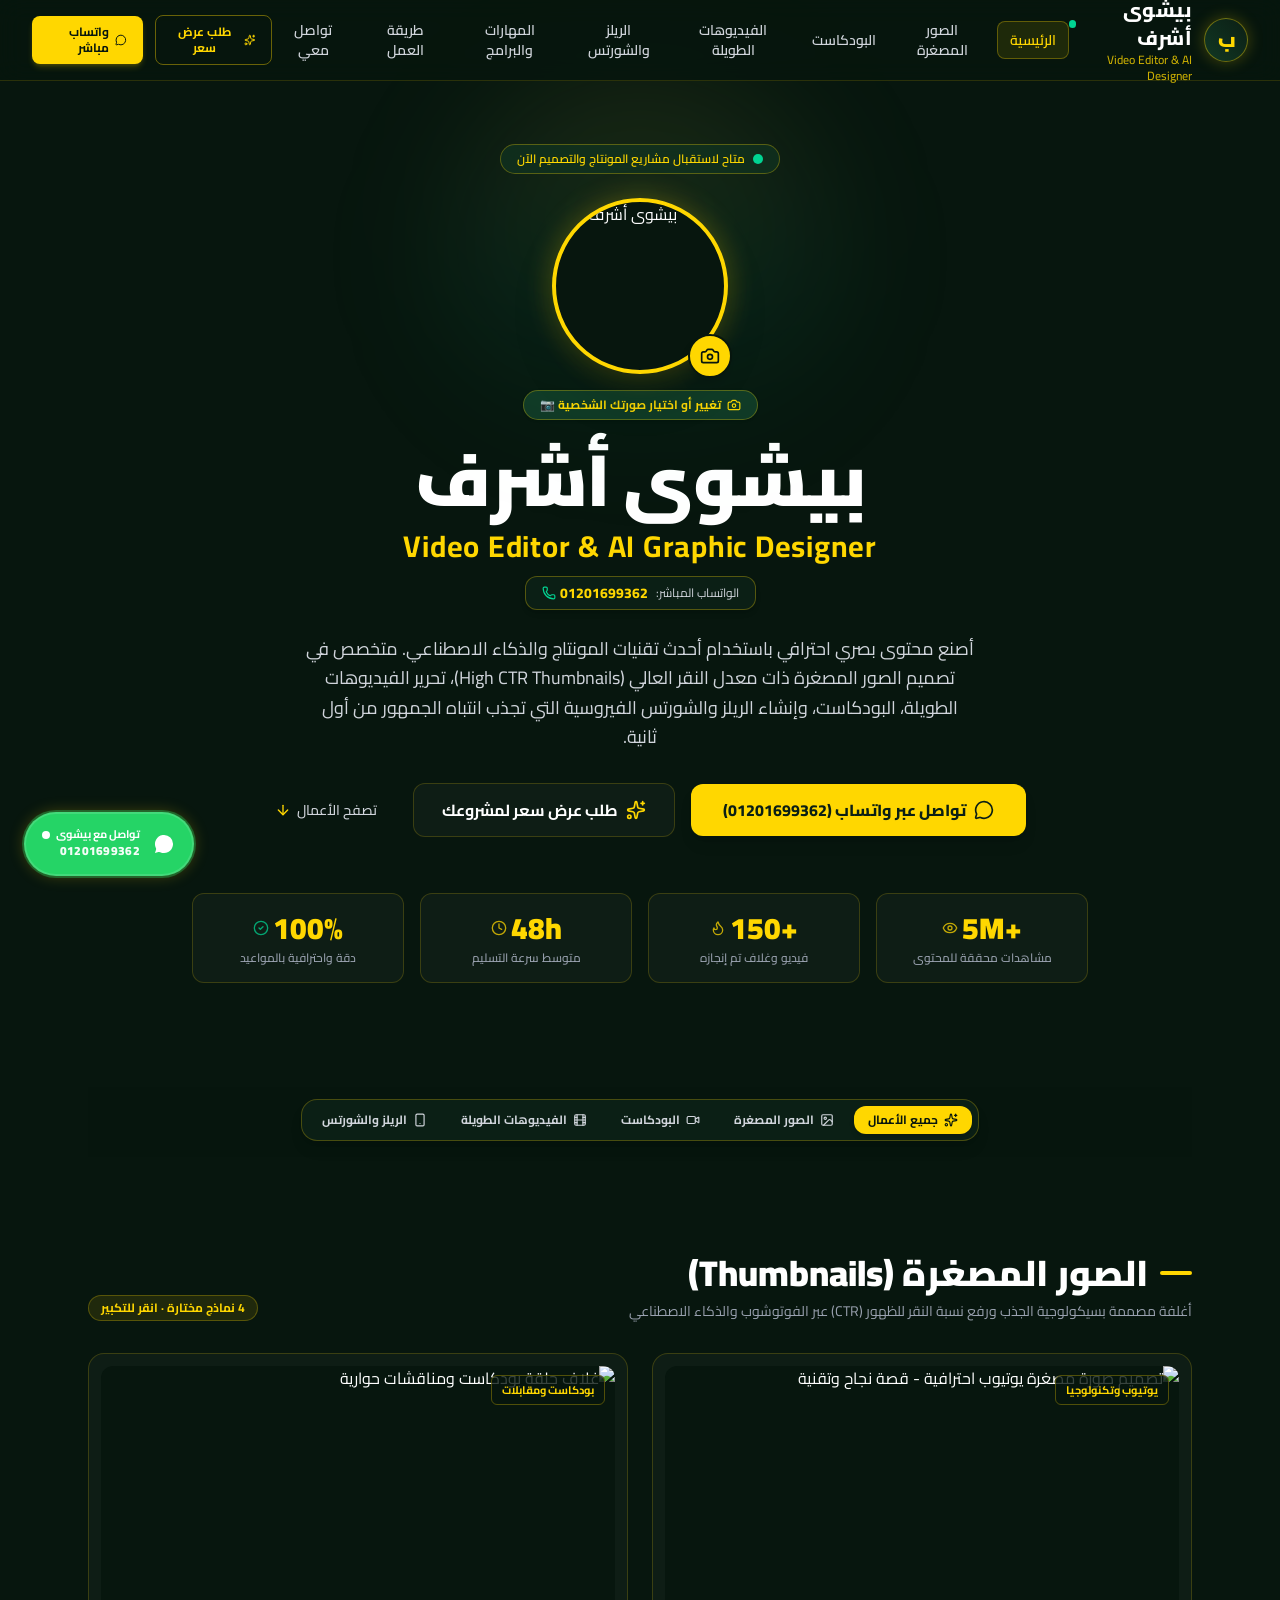
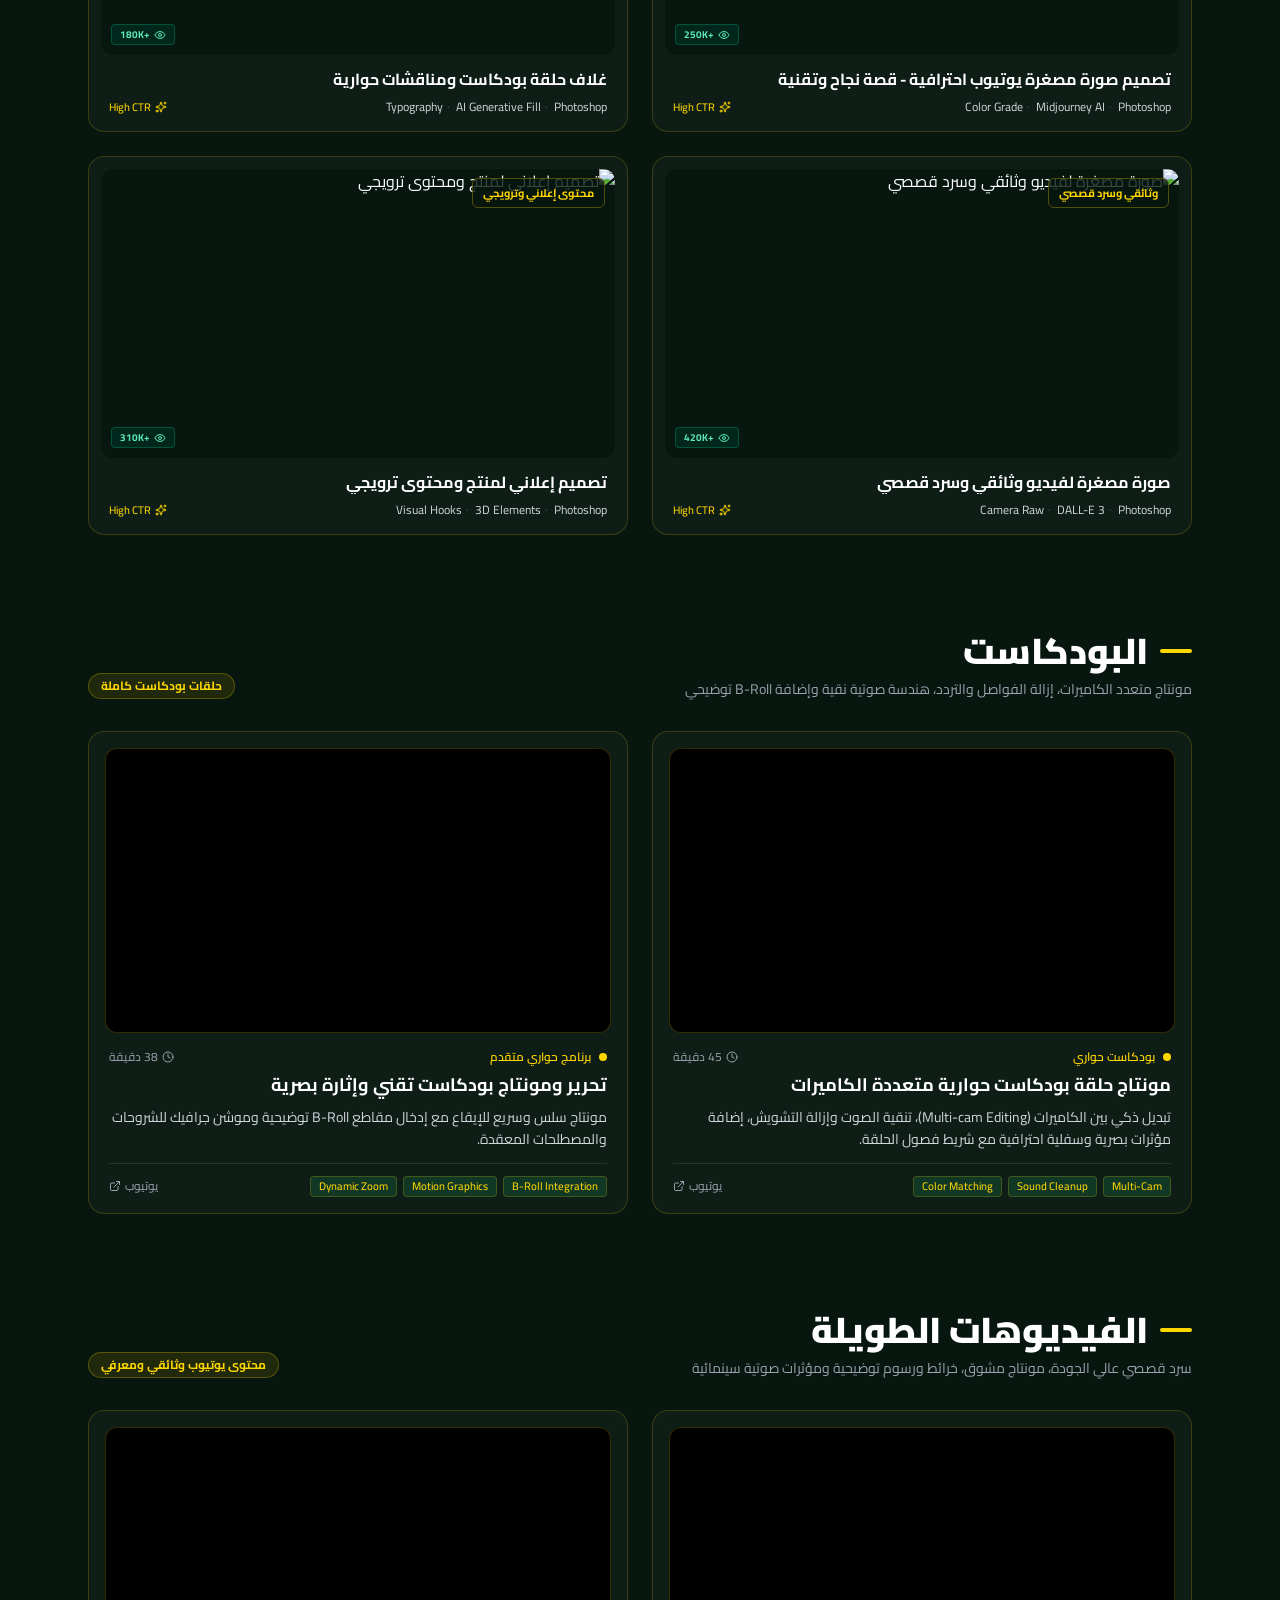
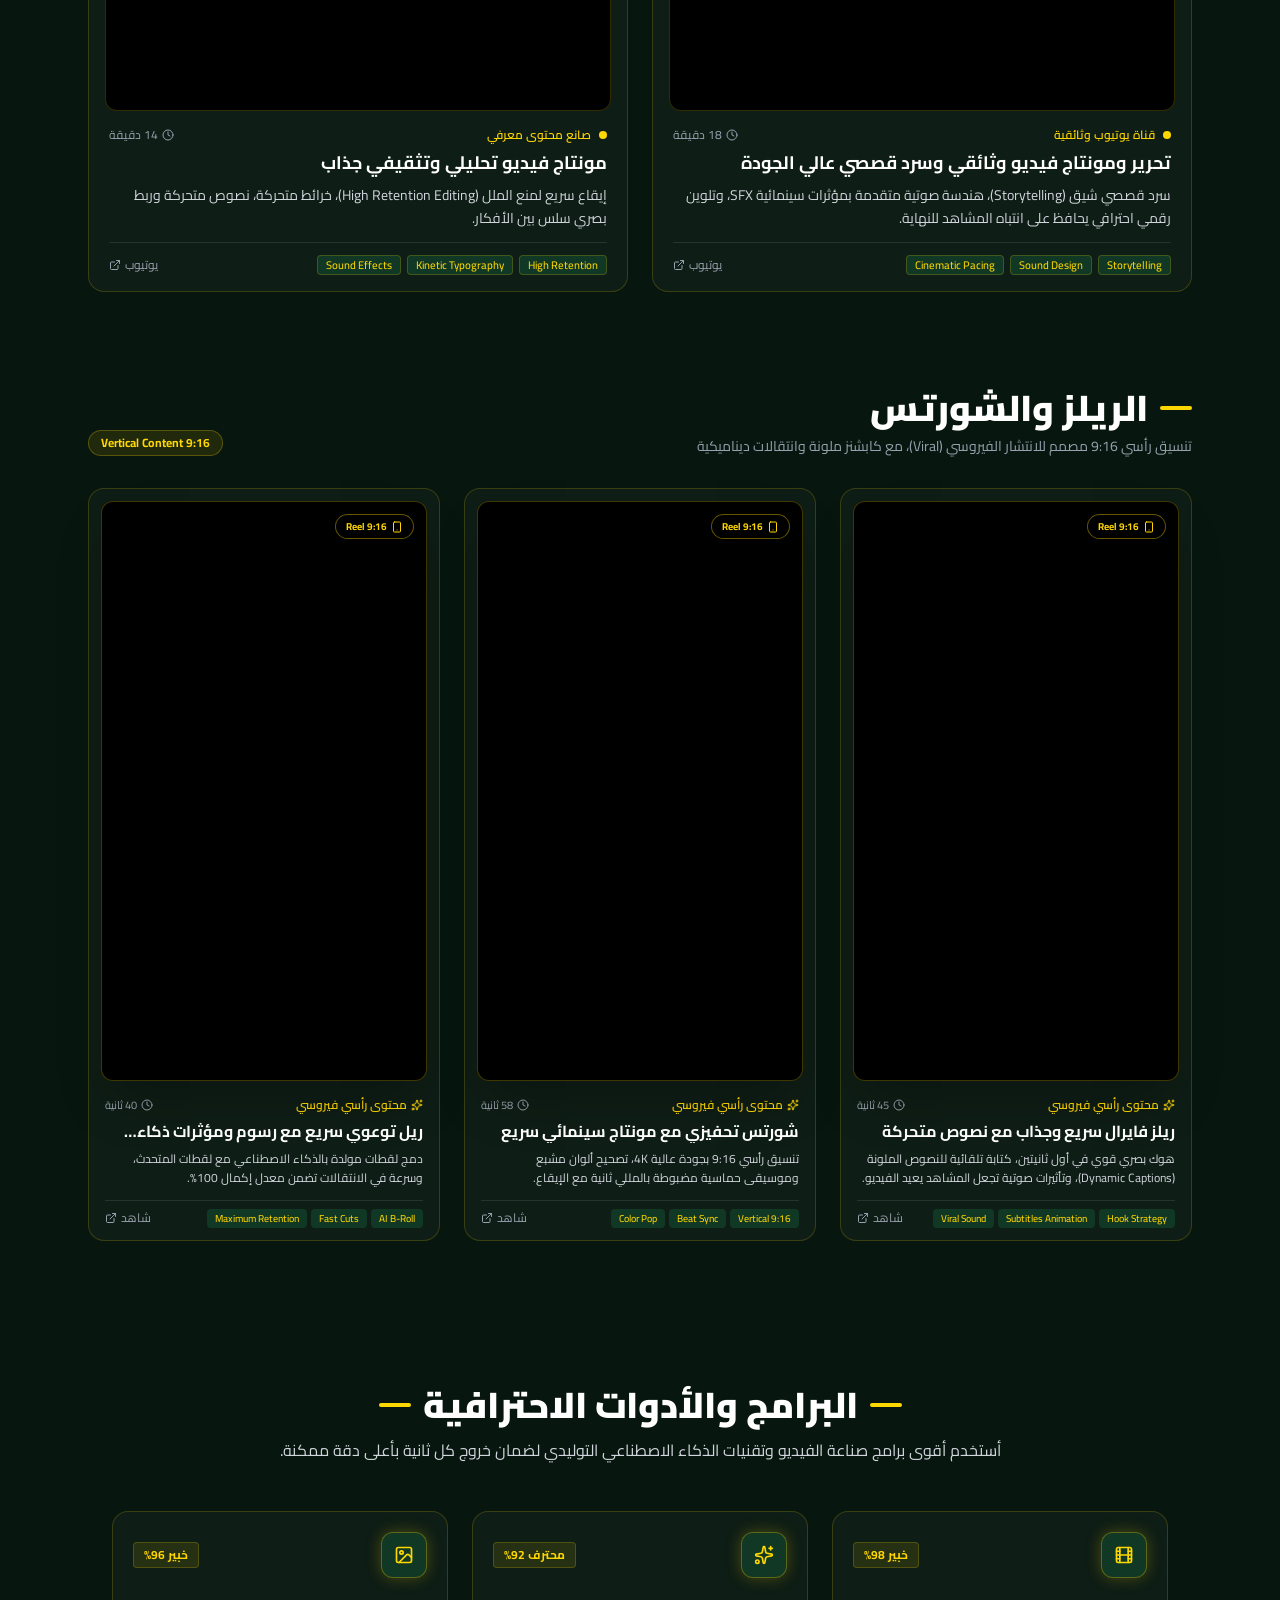
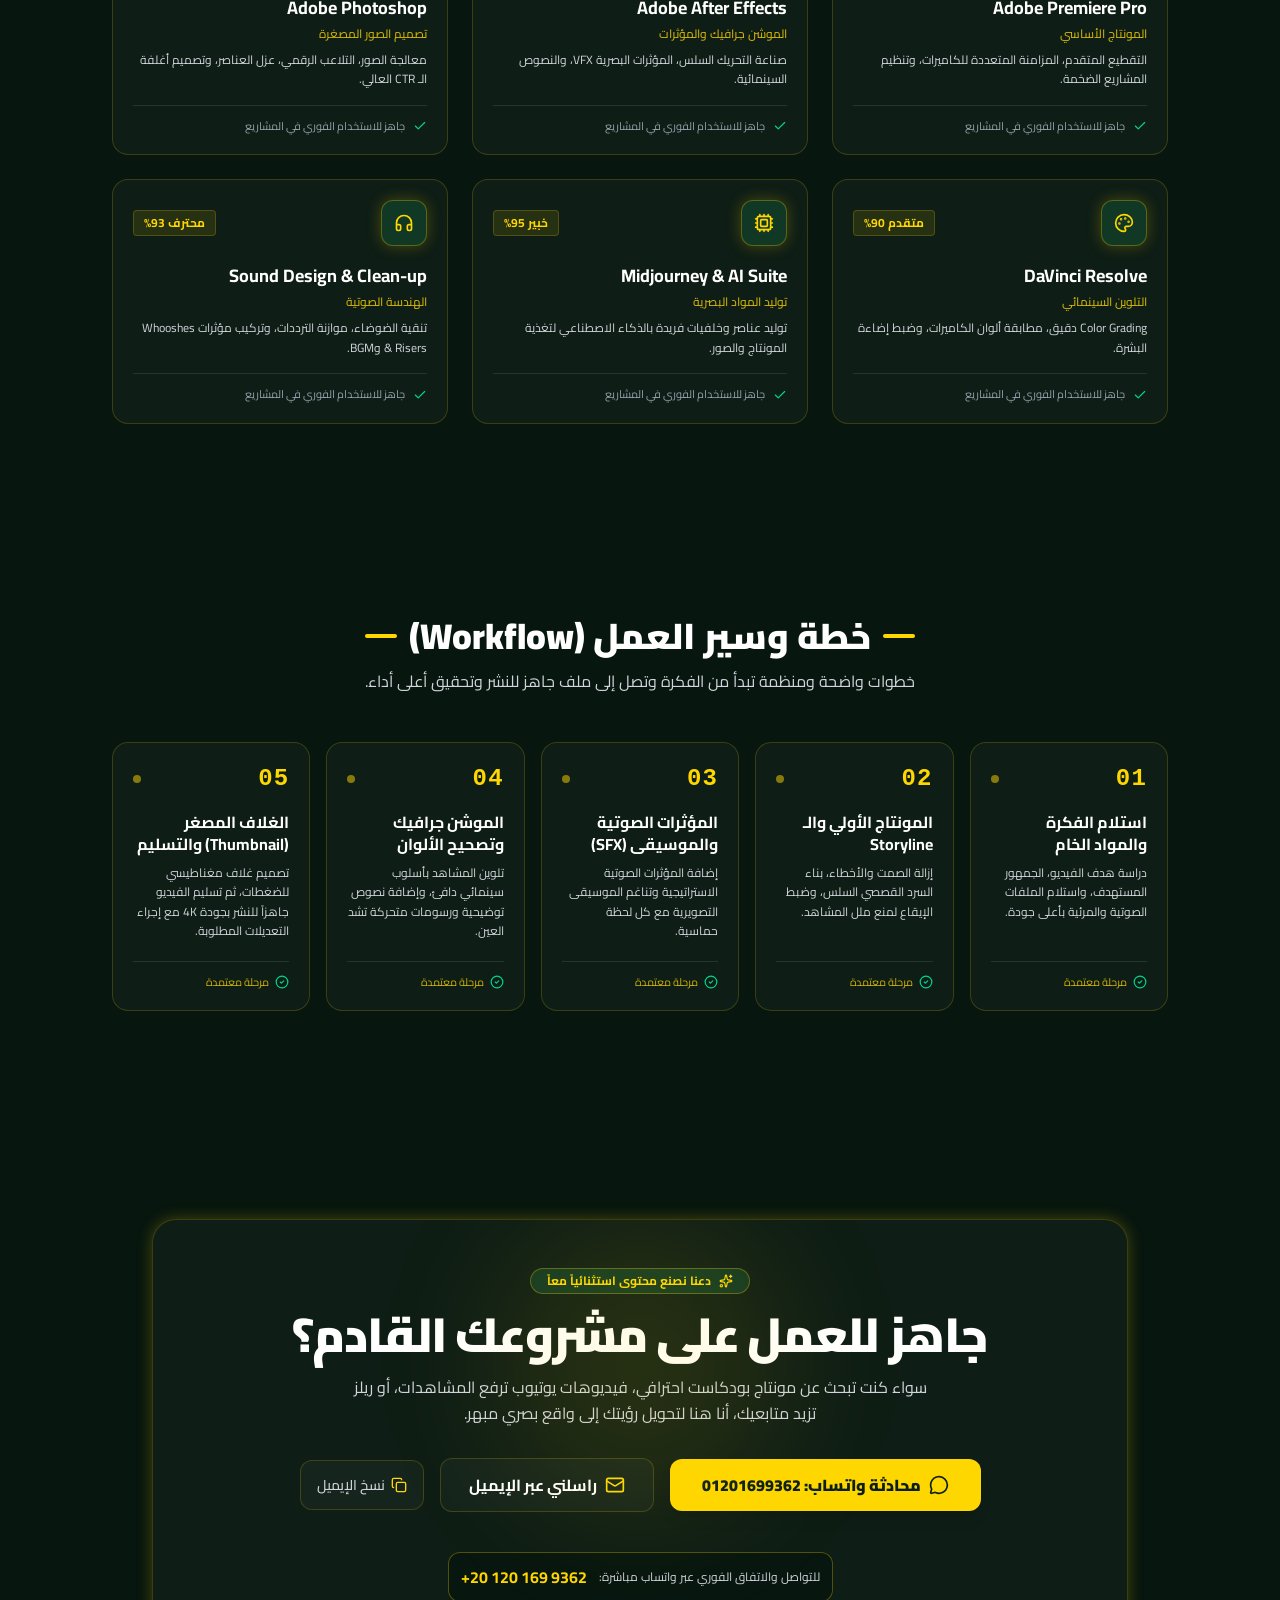
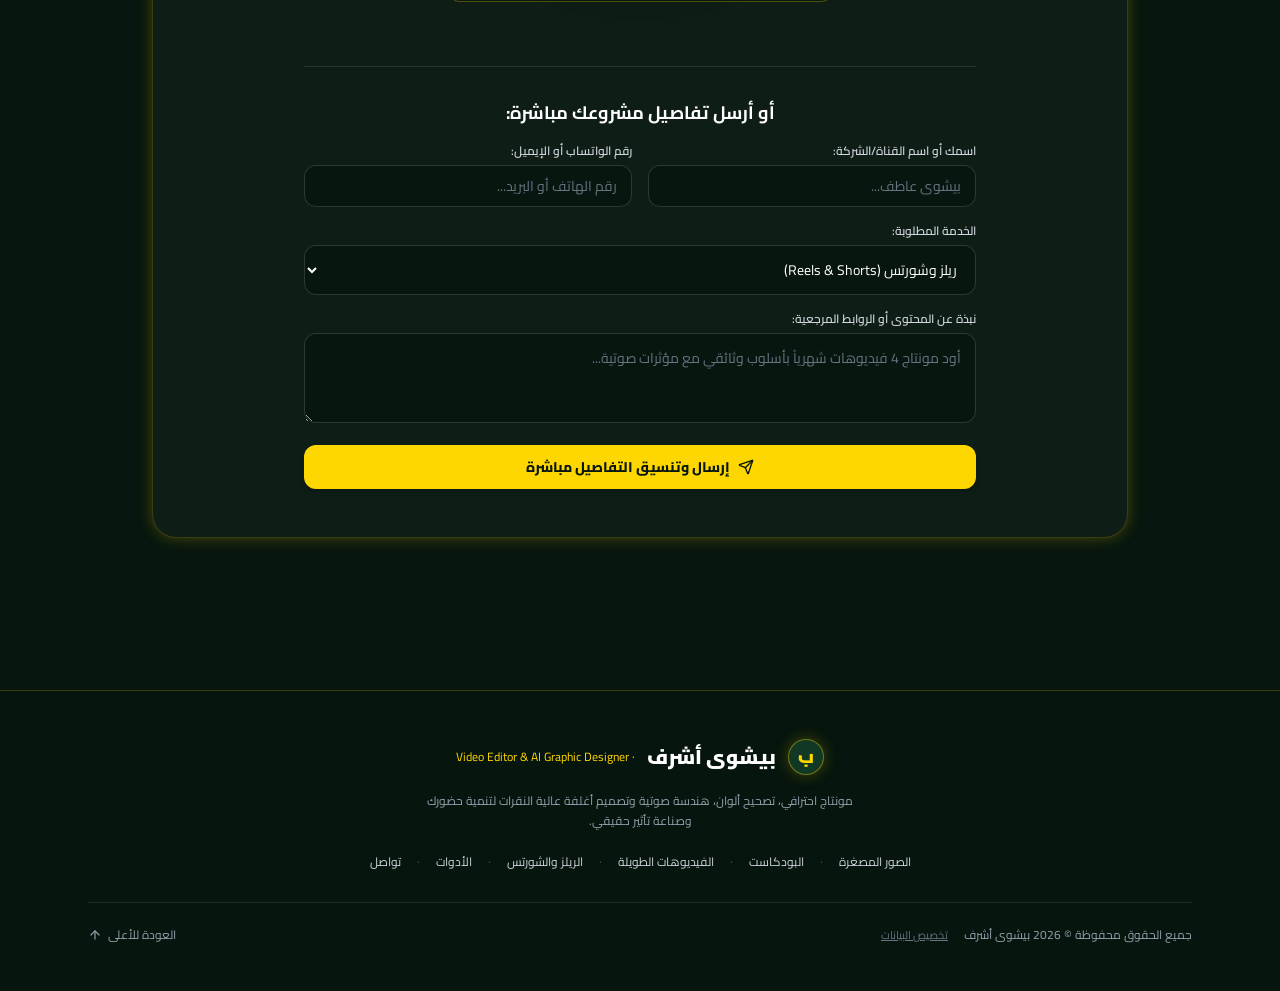
==== index.html @ 278b2910 "Update avatar button" ====
<!doctype html>
<html lang="ar" dir="rtl">
  <head>
    <meta charset="UTF-8" />
    <meta name="viewport" content="width=device-width, initial-scale=1.0" />
    <title>بيشوى أشرف - Video Editor & AI Designer</title>
    <meta name="description" content="معرض أعمال بيشوى أشرف - محرر فيديو ومصمم جرافيك بالذكاء الاصطناعي. تحرير الفيديوهات، تصميم الصور المصغرة (Thumbnails)، البودكاست والريلز الاحترافية." />
    <meta property="og:title" content="بيشوى أشرف - Video Editor & AI Designer" />
    <meta property="og:description" content="معرض أعمال بيشوى أشرف - محرر فيديو ومصمم جرافيك بالذكاء الاصطناعي. تحرير الفيديوهات، تصميم الصور المصغرة (Thumbnails)، البودكاست والريلز الاحترافية." />
    <meta property="og:type" content="website" />
    <meta name="twitter:card" content="summary_large_image" />
    <link rel="preconnect" href="https://fonts.googleapis.com">
    <link rel="preconnect" href="https://fonts.gstatic.com" crossorigin>
    <link href="https://fonts.googleapis.com/css2?family=Cairo:wght@300;400;500;600;700;800;900&display=swap" rel="stylesheet">
    <script type="module" crossorigin src="./assets/index-CaZX6-5k.js"></script>
    <link rel="stylesheet" crossorigin href="./assets/index-CeAwwyta.css">
  </head>
  <body class="bg-[#0b1f15] text-[#ffffff] antialiased selection:bg-[#ffd700] selection:text-[#0b1f15]">
    <div id="root"></div>
  </body>
</html>
---- assets/index-CeAwwyta.css ----
/*! tailwindcss v4.3.3 | MIT License | https://tailwindcss.com */
@layer properties{@supports (((-webkit-hyphens:none)) and (not (margin-trim:inline))) or ((-moz-orient:inline) and (not (color:rgb(from red r g b)))){*,:before,:after,::backdrop{--tw-translate-x:0;--tw-translate-y:0;--tw-translate-z:0;--tw-space-y-reverse:0;--tw-border-style:solid;--tw-gradient-position:initial;--tw-gradient-from:#0000;--tw-gradient-via:#0000;--tw-gradient-to:#0000;--tw-gradient-stops:initial;--tw-gradient-via-stops:initial;--tw-gradient-from-position:0%;--tw-gradient-via-position:50%;--tw-gradient-to-position:100%;--tw-leading:initial;--tw-font-weight:initial;--tw-tracking:initial;--tw-shadow:0 0 #0000;--tw-shadow-color:initial;--tw-shadow-alpha:100%;--tw-inset-shadow:0 0 #0000;--tw-inset-shadow-color:initial;--tw-inset-shadow-alpha:100%;--tw-ring-color:initial;--tw-ring-shadow:0 0 #0000;--tw-inset-ring-color:initial;--tw-inset-ring-shadow:0 0 #0000;--tw-ring-inset:initial;--tw-ring-offset-width:0px;--tw-ring-offset-color:#fff;--tw-ring-offset-shadow:0 0 #0000;--tw-blur:initial;--tw-brightness:initial;--tw-contrast:initial;--tw-grayscale:initial;--tw-hue-rotate:initial;--tw-invert:initial;--tw-opacity:initial;--tw-saturate:initial;--tw-sepia:initial;--tw-drop-shadow:initial;--tw-drop-shadow-color:initial;--tw-drop-shadow-alpha:100%;--tw-drop-shadow-size:initial;--tw-backdrop-blur:initial;--tw-backdrop-brightness:initial;--tw-backdrop-contrast:initial;--tw-backdrop-grayscale:initial;--tw-backdrop-hue-rotate:initial;--tw-backdrop-invert:initial;--tw-backdrop-opacity:initial;--tw-backdrop-saturate:initial;--tw-backdrop-sepia:initial;--tw-duration:initial;--tw-scale-x:1;--tw-scale-y:1;--tw-scale-z:1}}}@layer theme{:root,:host{--font-sans:-apple-system, BlinkMacSystemFont, "Segoe UI", Roboto, "Helvetica Neue", "Noto Sans", Arial, sans-serif, "Apple Color Emoji", "Segoe UI Emoji", "Segoe UI Symbol", "Noto Color Emoji";--font-mono:ui-monospace, SFMono-Regular, Menlo, Monaco, Consolas, "Liberation Mono", "Courier New", monospace;--color-red-300:oklch(80.8% .114 19.571);--color-red-400:oklch(70.4% .191 22.216);--color-emerald-300:oklch(84.5% .143 164.978);--color-emerald-400:oklch(76.5% .177 163.223);--color-emerald-500:oklch(69.6% .17 162.48);--color-emerald-900:oklch(37.8% .077 168.94);--color-emerald-950:oklch(26.2% .051 172.552);--color-gray-200:oklch(92.8% .006 264.531);--color-gray-300:oklch(87.2% .01 258.338);--color-gray-400:oklch(70.7% .022 261.325);--color-gray-500:oklch(55.1% .027 264.364);--color-gray-600:oklch(44.6% .03 256.802);--color-black:#000;--color-white:#fff;--spacing:.25rem;--container-md:28rem;--container-lg:32rem;--container-xl:36rem;--container-2xl:42rem;--container-3xl:48rem;--container-4xl:56rem;--container-5xl:64rem;--container-6xl:72rem;--container-7xl:80rem;--text-xs:.75rem;--text-xs--line-height:calc(1 / .75);--text-sm:.875rem;--text-sm--line-height:calc(1.25 / .875);--text-base:1rem;--text-base--line-height:calc(1.5 / 1);--text-lg:1.125rem;--text-lg--line-height:calc(1.75 / 1.125);--text-xl:1.25rem;--text-xl--line-height:calc(1.75 / 1.25);--text-2xl:1.5rem;--text-2xl--line-height:calc(2 / 1.5);--text-3xl:1.875rem;--text-3xl--line-height:calc(2.25 / 1.875);--text-4xl:2.25rem;--text-4xl--line-height:calc(2.5 / 2.25);--text-5xl:3rem;--text-5xl--line-height:1;--text-6xl:3.75rem;--text-6xl--line-height:1;--text-7xl:4.5rem;--text-7xl--line-height:1;--font-weight-normal:400;--font-weight-medium:500;--font-weight-semibold:600;--font-weight-bold:700;--font-weight-extrabold:800;--font-weight-black:900;--tracking-tight:-.025em;--tracking-wide:.025em;--tracking-wider:.05em;--leading-tight:1.25;--leading-snug:1.375;--leading-relaxed:1.625;--radius-md:.375rem;--radius-lg:.5rem;--radius-xl:.75rem;--radius-2xl:1rem;--radius-3xl:1.5rem;--animate-ping:ping 1s cubic-bezier(0, 0, .2, 1) infinite;--animate-pulse:pulse 2s cubic-bezier(.4, 0, .6, 1) infinite;--animate-bounce:bounce 1s infinite;--blur-sm:8px;--blur-md:12px;--blur-xl:24px;--blur-3xl:64px;--aspect-video:16 / 9;--default-transition-duration:.15s;--default-transition-timing-function:cubic-bezier(.4, 0, .2, 1);--default-font-family:var(--font-sans);--default-mono-font-family:var(--font-mono)}}@layer base{*,:after,:before,::backdrop{box-sizing:border-box;border:0 solid;margin:0;padding:0}::file-selector-button{box-sizing:border-box;border:0 solid;margin:0;padding:0}html,:host{-webkit-text-size-adjust:100%;tab-size:4;line-height:1.5;font-family:var(--default-font-family,-apple-system, BlinkMacSystemFont, "Segoe UI", Roboto, "Helvetica Neue", "Noto Sans", Arial, sans-serif, "Apple Color Emoji", "Segoe UI Emoji", "Segoe UI Symbol", "Noto Color Emoji");font-feature-settings:var(--default-font-feature-settings,normal);font-variation-settings:var(--default-font-variation-settings,normal);-webkit-tap-highlight-color:transparent}hr{height:0;color:inherit;border-top-width:1px}abbr:where([title]){-webkit-text-decoration:underline dotted;text-decoration:underline dotted}h1,h2,h3,h4,h5,h6{font-size:inherit;font-weight:inherit}a{color:inherit;-webkit-text-decoration:inherit;-webkit-text-decoration:inherit;-webkit-text-decoration:inherit;-webkit-text-decoration:inherit;text-decoration:inherit}b,strong{font-weight:bolder}code,kbd,samp,pre{font-family:var(--default-mono-font-family,ui-monospace, SFMono-Regular, Menlo, Monaco, Consolas, "Liberation Mono", "Courier New", monospace);font-feature-settings:var(--default-mono-font-feature-settings,normal);font-variation-settings:var(--default-mono-font-variation-settings,normal);font-size:1em}small{font-size:80%}sub,sup{vertical-align:baseline;font-size:75%;line-height:0;position:relative}sub{bottom:-.25em}sup{top:-.5em}table{text-indent:0;border-color:inherit;border-collapse:collapse}:-moz-focusring:where(:not(iframe)){outline:auto}progress{vertical-align:baseline}summary{display:list-item}ol,ul,menu{list-style:none}img,svg,video,canvas,audio,iframe,embed,object{vertical-align:middle;display:block}img,video{max-width:100%;height:auto}button,input,select,optgroup,textarea{font:inherit;font-feature-settings:inherit;font-variation-settings:inherit;letter-spacing:inherit;color:inherit;opacity:1;background-color:#0000;border-radius:0}::file-selector-button{font:inherit;font-feature-settings:inherit;font-variation-settings:inherit;letter-spacing:inherit;color:inherit;opacity:1;background-color:#0000;border-radius:0}:where(select:is([multiple],[size])) optgroup{font-weight:bolder}:where(select:is([multiple],[size])) optgroup option{padding-inline-start:20px}::file-selector-button{margin-inline-end:4px}::placeholder{opacity:1}@supports (not ((-webkit-appearance:-apple-pay-button))) or (contain-intrinsic-size:1px){::placeholder{color:currentColor}@supports (color:color-mix(in lab, red, red)){::placeholder{color:color-mix(in oklab, currentcolor 50%, transparent)}}}textarea{resize:vertical}::-webkit-search-decoration{-webkit-appearance:none}::-webkit-date-and-time-value{min-height:1lh;text-align:inherit}::-webkit-datetime-edit{display:inline-flex}::-webkit-datetime-edit-fields-wrapper{padding:0}::-webkit-datetime-edit{padding-block:0}::-webkit-datetime-edit-year-field{padding-block:0}::-webkit-datetime-edit-month-field{padding-block:0}::-webkit-datetime-edit-day-field{padding-block:0}::-webkit-datetime-edit-hour-field{padding-block:0}::-webkit-datetime-edit-minute-field{padding-block:0}::-webkit-datetime-edit-second-field{padding-block:0}::-webkit-datetime-edit-millisecond-field{padding-block:0}::-webkit-datetime-edit-meridiem-field{padding-block:0}::-webkit-calendar-picker-indicator{line-height:1}:-moz-ui-invalid{box-shadow:none}button,input:where([type=button],[type=reset],[type=submit]){appearance:button}::file-selector-button{appearance:button}::-webkit-inner-spin-button{height:auto}::-webkit-outer-spin-button{height:auto}[hidden]:where(:not([hidden=until-found])){display:none!important}*{font-family:Cairo,system-ui,-apple-system,BlinkMacSystemFont,Segoe UI,Roboto,sans-serif}html{scroll-behavior:smooth}body{color:#fff;background-color:#07160e;overflow-x:hidden}}@layer components;@layer utilities{.pointer-events-none{pointer-events:none}.absolute{position:absolute}.fixed{position:fixed}.relative{position:relative}.sticky{position:sticky}.-inset-1{inset:calc(var(--spacing) * -1)}.inset-0{inset:0}.top-0{top:0}.top-1\/4{top:25%}.top-2\.5{top:calc(var(--spacing) * 2.5)}.top-3{top:calc(var(--spacing) * 3)}.top-20{top:calc(var(--spacing) * 20)}.-right-1{right:calc(var(--spacing) * -1)}.right-0{right:0}.right-1\/2{right:50%}.right-2\.5{right:calc(var(--spacing) * 2.5)}.right-3{right:calc(var(--spacing) * 3)}.-bottom-1{bottom:calc(var(--spacing) * -1)}.bottom-2\.5{bottom:calc(var(--spacing) * 2.5)}.bottom-6{bottom:calc(var(--spacing) * 6)}.bottom-full{bottom:100%}.left-0{left:0}.left-1\/2{left:50%}.left-2\.5{left:calc(var(--spacing) * 2.5)}.left-6{left:calc(var(--spacing) * 6)}.z-10{z-index:10}.z-20{z-index:20}.z-30{z-index:30}.z-40{z-index:40}.z-50{z-index:50}.mx-auto{margin-inline:auto}.mt-0\.5{margin-top:calc(var(--spacing) * .5)}.mt-1{margin-top:var(--spacing)}.mt-2{margin-top:calc(var(--spacing) * 2)}.mt-4{margin-top:calc(var(--spacing) * 4)}.mt-5{margin-top:calc(var(--spacing) * 5)}.mt-8{margin-top:calc(var(--spacing) * 8)}.mt-16{margin-top:calc(var(--spacing) * 16)}.mr-2{margin-right:calc(var(--spacing) * 2)}.mb-1{margin-bottom:var(--spacing)}.mb-1\.5{margin-bottom:calc(var(--spacing) * 1.5)}.mb-2{margin-bottom:calc(var(--spacing) * 2)}.mb-2\.5{margin-bottom:calc(var(--spacing) * 2.5)}.mb-3{margin-bottom:calc(var(--spacing) * 3)}.mb-4{margin-bottom:calc(var(--spacing) * 4)}.mb-6{margin-bottom:calc(var(--spacing) * 6)}.mb-8{margin-bottom:calc(var(--spacing) * 8)}.mb-10{margin-bottom:calc(var(--spacing) * 10)}.mb-12{margin-bottom:calc(var(--spacing) * 12)}.mb-14{margin-bottom:calc(var(--spacing) * 14)}.ml-2{margin-left:calc(var(--spacing) * 2)}.line-clamp-1{-webkit-line-clamp:1;-webkit-box-orient:vertical;display:-webkit-box;overflow:hidden}.line-clamp-2{-webkit-line-clamp:2;-webkit-box-orient:vertical;display:-webkit-box;overflow:hidden}.block{display:block}.flex{display:flex}.grid{display:grid}.hidden{display:none}.inline-block{display:inline-block}.inline-flex{display:inline-flex}.aspect-\[9\/16\]{aspect-ratio:9/16}.aspect-video{aspect-ratio:var(--aspect-video)}.h-1{height:var(--spacing)}.h-2{height:calc(var(--spacing) * 2)}.h-2\.5{height:calc(var(--spacing) * 2.5)}.h-3{height:calc(var(--spacing) * 3)}.h-3\.5{height:calc(var(--spacing) * 3.5)}.h-4{height:calc(var(--spacing) * 4)}.h-5{height:calc(var(--spacing) * 5)}.h-6{height:calc(var(--spacing) * 6)}.h-7{height:calc(var(--spacing) * 7)}.h-9{height:calc(var(--spacing) * 9)}.h-10{height:calc(var(--spacing) * 10)}.h-11{height:calc(var(--spacing) * 11)}.h-20{height:calc(var(--spacing) * 20)}.h-36{height:calc(var(--spacing) * 36)}.h-72{height:calc(var(--spacing) * 72)}.h-96{height:calc(var(--spacing) * 96)}.h-auto{height:auto}.h-full{height:100%}.max-h-\[50vh\]{max-height:50vh}.max-h-\[55vh\]{max-height:55vh}.max-h-\[75vh\]{max-height:75vh}.max-h-\[90vh\]{max-height:90vh}.max-h-\[92vh\]{max-height:92vh}.min-h-screen{min-height:100vh}.w-2{width:calc(var(--spacing) * 2)}.w-2\.5{width:calc(var(--spacing) * 2.5)}.w-3{width:calc(var(--spacing) * 3)}.w-3\.5{width:calc(var(--spacing) * 3.5)}.w-4{width:calc(var(--spacing) * 4)}.w-5{width:calc(var(--spacing) * 5)}.w-6{width:calc(var(--spacing) * 6)}.w-7{width:calc(var(--spacing) * 7)}.w-8{width:calc(var(--spacing) * 8)}.w-9{width:calc(var(--spacing) * 9)}.w-10{width:calc(var(--spacing) * 10)}.w-11{width:calc(var(--spacing) * 11)}.w-36{width:calc(var(--spacing) * 36)}.w-72{width:calc(var(--spacing) * 72)}.w-96{width:calc(var(--spacing) * 96)}.w-full{width:100%}.max-w-2xl{max-width:var(--container-2xl)}.max-w-3xl{max-width:var(--container-3xl)}.max-w-4xl{max-width:var(--container-4xl)}.max-w-5xl{max-width:var(--container-5xl)}.max-w-6xl{max-width:var(--container-6xl)}.max-w-7xl{max-width:var(--container-7xl)}.max-w-\[340px\]{max-width:340px}.max-w-full{max-width:100%}.max-w-lg{max-width:var(--container-lg)}.max-w-md{max-width:var(--container-md)}.max-w-xl{max-width:var(--container-xl)}.flex-1{flex:1}.shrink-0{flex-shrink:0}.-translate-x-1\/2{--tw-translate-x:calc(calc(1 / 2 * 100%) * -1);translate:var(--tw-translate-x) var(--tw-translate-y)}.translate-x-1\/2{--tw-translate-x:calc(1 / 2 * 100%);translate:var(--tw-translate-x) var(--tw-translate-y)}.-translate-y-1\/2{--tw-translate-y:calc(calc(1 / 2 * 100%) * -1);translate:var(--tw-translate-x) var(--tw-translate-y)}.animate-bounce{animation:var(--animate-bounce)}.animate-ping{animation:var(--animate-ping)}.animate-pulse{animation:var(--animate-pulse)}.cursor-pointer{cursor:pointer}.scroll-mt-24{scroll-margin-top:calc(var(--spacing) * 24)}.scroll-mt-28{scroll-margin-top:calc(var(--spacing) * 28)}.grid-cols-1{grid-template-columns:repeat(1,minmax(0,1fr))}.grid-cols-2{grid-template-columns:repeat(2,minmax(0,1fr))}.flex-col{flex-direction:column}.flex-wrap{flex-wrap:wrap}.items-center{align-items:center}.justify-between{justify-content:space-between}.justify-center{justify-content:center}.justify-end{justify-content:flex-end}.gap-1{gap:var(--spacing)}.gap-1\.5{gap:calc(var(--spacing) * 1.5)}.gap-2{gap:calc(var(--spacing) * 2)}.gap-2\.5{gap:calc(var(--spacing) * 2.5)}.gap-3{gap:calc(var(--spacing) * 3)}.gap-4{gap:calc(var(--spacing) * 4)}.gap-6{gap:calc(var(--spacing) * 6)}:where(.space-y-2>:not(:last-child)){--tw-space-y-reverse:0;margin-block-start:calc(calc(var(--spacing) * 2) * var(--tw-space-y-reverse));margin-block-end:calc(calc(var(--spacing) * 2) * calc(1 - var(--tw-space-y-reverse)))}:where(.space-y-3>:not(:last-child)){--tw-space-y-reverse:0;margin-block-start:calc(calc(var(--spacing) * 3) * var(--tw-space-y-reverse));margin-block-end:calc(calc(var(--spacing) * 3) * calc(1 - var(--tw-space-y-reverse)))}:where(.space-y-4>:not(:last-child)){--tw-space-y-reverse:0;margin-block-start:calc(calc(var(--spacing) * 4) * var(--tw-space-y-reverse));margin-block-end:calc(calc(var(--spacing) * 4) * calc(1 - var(--tw-space-y-reverse)))}:where(.space-y-6>:not(:last-child)){--tw-space-y-reverse:0;margin-block-start:calc(calc(var(--spacing) * 6) * var(--tw-space-y-reverse));margin-block-end:calc(calc(var(--spacing) * 6) * calc(1 - var(--tw-space-y-reverse)))}:where(.space-y-24>:not(:last-child)){--tw-space-y-reverse:0;margin-block-start:calc(calc(var(--spacing) * 24) * var(--tw-space-y-reverse));margin-block-end:calc(calc(var(--spacing) * 24) * calc(1 - var(--tw-space-y-reverse)))}.self-start{align-self:flex-start}.overflow-auto{overflow:auto}.overflow-hidden{overflow:hidden}.overflow-x-auto{overflow-x:auto}.overflow-y-auto{overflow-y:auto}.rounded{border-radius:.25rem}.rounded-2xl{border-radius:var(--radius-2xl)}.rounded-3xl{border-radius:var(--radius-3xl)}.rounded-full{border-radius:2147483647px}.rounded-lg{border-radius:var(--radius-lg)}.rounded-md{border-radius:var(--radius-md)}.rounded-xl{border-radius:var(--radius-xl)}.border{border-style:var(--tw-border-style);border-width:1px}.border-2{border-style:var(--tw-border-style);border-width:2px}.border-4{border-style:var(--tw-border-style);border-width:4px}.border-t{border-top-style:var(--tw-border-style);border-top-width:1px}.border-b{border-bottom-style:var(--tw-border-style);border-bottom-width:1px}.border-\[\#07160e\]{border-color:#07160e}.border-\[\#ffd700\]{border-color:gold}.border-\[\#ffd700\]\/15{border-color:oklab(88.6771% -.0169252 .181398/.15)}.border-\[\#ffd700\]\/20{border-color:oklab(88.6771% -.0169252 .181398/.2)}.border-\[\#ffd700\]\/25{border-color:oklab(88.6771% -.0169252 .181398/.25)}.border-\[\#ffd700\]\/30{border-color:oklab(88.6771% -.0169252 .181398/.3)}.border-\[\#ffd700\]\/40{border-color:oklab(88.6771% -.0169252 .181398/.4)}.border-emerald-500\/30{border-color:#00bb7f4d}@supports (color:color-mix(in lab, red, red)){.border-emerald-500\/30{border-color:color-mix(in oklab, var(--color-emerald-500) 30%, transparent)}}.border-white\/10{border-color:#ffffff1a}@supports (color:color-mix(in lab, red, red)){.border-white\/10{border-color:color-mix(in oklab, var(--color-white) 10%, transparent)}}.border-white\/15{border-color:#ffffff26}@supports (color:color-mix(in lab, red, red)){.border-white\/15{border-color:color-mix(in oklab, var(--color-white) 15%, transparent)}}.border-white\/20{border-color:#fff3}@supports (color:color-mix(in lab, red, red)){.border-white\/20{border-color:color-mix(in oklab, var(--color-white) 20%, transparent)}}.bg-\[\#0b1f15\]{background-color:#0b1f15}.bg-\[\#0b1f15\]\/80{background-color:oklab(21.8765% -.0310263 .0111981/.8)}.bg-\[\#25D366\]{background-color:#25d366}.bg-\[\#07160e\]{background-color:#07160e}.bg-\[\#07160e\]\/80{background-color:oklab(18.3444% -.0252444 .00952056/.8)}.bg-\[\#07160e\]\/85{background-color:oklab(18.3444% -.0252444 .00952056/.85)}.bg-\[\#07160e\]\/90{background-color:oklab(18.3444% -.0252444 .00952056/.9)}.bg-\[\#07160e\]\/95{background-color:oklab(18.3444% -.0252444 .00952056/.95)}.bg-\[\#113824\]{background-color:#113824}.bg-\[\#113824\]\/60{background-color:oklab(30.651% -.0530299 .0216057/.6)}.bg-\[\#ffd700\]{background-color:gold}.bg-\[\#ffd700\]\/10{background-color:oklab(88.6771% -.0169252 .181398/.1)}.bg-\[\#ffd700\]\/50{background-color:oklab(88.6771% -.0169252 .181398/.5)}.bg-black{background-color:var(--color-black)}.bg-black\/60{background-color:#0009}@supports (color:color-mix(in lab, red, red)){.bg-black\/60{background-color:color-mix(in oklab, var(--color-black) 60%, transparent)}}.bg-black\/75{background-color:#000000bf}@supports (color:color-mix(in lab, red, red)){.bg-black\/75{background-color:color-mix(in oklab, var(--color-black) 75%, transparent)}}.bg-black\/80{background-color:#000c}@supports (color:color-mix(in lab, red, red)){.bg-black\/80{background-color:color-mix(in oklab, var(--color-black) 80%, transparent)}}.bg-black\/85{background-color:#000000d9}@supports (color:color-mix(in lab, red, red)){.bg-black\/85{background-color:color-mix(in oklab, var(--color-black) 85%, transparent)}}.bg-emerald-400{background-color:var(--color-emerald-400)}.bg-emerald-900\/60{background-color:#004e3b99}@supports (color:color-mix(in lab, red, red)){.bg-emerald-900\/60{background-color:color-mix(in oklab, var(--color-emerald-900) 60%, transparent)}}.bg-emerald-950\/80{background-color:#002c22cc}@supports (color:color-mix(in lab, red, red)){.bg-emerald-950\/80{background-color:color-mix(in oklab, var(--color-emerald-950) 80%, transparent)}}.bg-white{background-color:var(--color-white)}.bg-white\/5{background-color:#ffffff0d}@supports (color:color-mix(in lab, red, red)){.bg-white\/5{background-color:color-mix(in oklab, var(--color-white) 5%, transparent)}}.bg-gradient-to-b{--tw-gradient-position:to bottom in oklab;background-image:linear-gradient(var(--tw-gradient-stops))}.bg-gradient-to-t{--tw-gradient-position:to top in oklab;background-image:linear-gradient(var(--tw-gradient-stops))}.bg-gradient-to-tr{--tw-gradient-position:to top right in oklab;background-image:linear-gradient(var(--tw-gradient-stops))}.from-\[\#07160e\]\/90{--tw-gradient-from:oklab(18.3444% -.0252444 .00952056/.9);--tw-gradient-stops:var(--tw-gradient-via-stops,var(--tw-gradient-position), var(--tw-gradient-from) var(--tw-gradient-from-position), var(--tw-gradient-to) var(--tw-gradient-to-position))}.from-\[\#113824\]{--tw-gradient-from:#113824;--tw-gradient-stops:var(--tw-gradient-via-stops,var(--tw-gradient-position), var(--tw-gradient-from) var(--tw-gradient-from-position), var(--tw-gradient-to) var(--tw-gradient-to-position))}.from-\[\#ffd700\]\/10{--tw-gradient-from:oklab(88.6771% -.0169252 .181398/.1);--tw-gradient-stops:var(--tw-gradient-via-stops,var(--tw-gradient-position), var(--tw-gradient-from) var(--tw-gradient-from-position), var(--tw-gradient-to) var(--tw-gradient-to-position))}.via-\[\#10b981\]\/10{--tw-gradient-via:oklab(69.5873% -.142158 .0448781/.1);--tw-gradient-via-stops:var(--tw-gradient-position), var(--tw-gradient-from) var(--tw-gradient-from-position), var(--tw-gradient-via) var(--tw-gradient-via-position), var(--tw-gradient-to) var(--tw-gradient-to-position);--tw-gradient-stops:var(--tw-gradient-via-stops)}.via-\[\#07160e\]\/20{--tw-gradient-via:oklab(18.3444% -.0252444 .00952056/.2);--tw-gradient-via-stops:var(--tw-gradient-position), var(--tw-gradient-from) var(--tw-gradient-from-position), var(--tw-gradient-via) var(--tw-gradient-via-position), var(--tw-gradient-to) var(--tw-gradient-to-position);--tw-gradient-stops:var(--tw-gradient-via-stops)}.to-\[\#0b1f15\]{--tw-gradient-to:#0b1f15;--tw-gradient-stops:var(--tw-gradient-via-stops,var(--tw-gradient-position), var(--tw-gradient-from) var(--tw-gradient-from-position), var(--tw-gradient-to) var(--tw-gradient-to-position))}.to-transparent{--tw-gradient-to:transparent;--tw-gradient-stops:var(--tw-gradient-via-stops,var(--tw-gradient-position), var(--tw-gradient-from) var(--tw-gradient-from-position), var(--tw-gradient-to) var(--tw-gradient-to-position))}.fill-white{fill:var(--color-white)}.object-contain{object-fit:contain}.object-cover{object-fit:cover}.p-1\.5{padding:calc(var(--spacing) * 1.5)}.p-2{padding:calc(var(--spacing) * 2)}.p-2\.5{padding:calc(var(--spacing) * 2.5)}.p-3{padding:calc(var(--spacing) * 3)}.p-3\.5{padding:calc(var(--spacing) * 3.5)}.p-4{padding:calc(var(--spacing) * 4)}.p-5{padding:calc(var(--spacing) * 5)}.p-6{padding:calc(var(--spacing) * 6)}.p-8{padding:calc(var(--spacing) * 8)}.px-1{padding-inline:var(--spacing)}.px-2{padding-inline:calc(var(--spacing) * 2)}.px-2\.5{padding-inline:calc(var(--spacing) * 2.5)}.px-3{padding-inline:calc(var(--spacing) * 3)}.px-3\.5{padding-inline:calc(var(--spacing) * 3.5)}.px-4{padding-inline:calc(var(--spacing) * 4)}.px-5{padding-inline:calc(var(--spacing) * 5)}.px-6{padding-inline:calc(var(--spacing) * 6)}.px-7{padding-inline:calc(var(--spacing) * 7)}.px-8{padding-inline:calc(var(--spacing) * 8)}.py-0\.5{padding-block:calc(var(--spacing) * .5)}.py-1{padding-block:var(--spacing)}.py-1\.5{padding-block:calc(var(--spacing) * 1.5)}.py-2{padding-block:calc(var(--spacing) * 2)}.py-2\.5{padding-block:calc(var(--spacing) * 2.5)}.py-3{padding-block:calc(var(--spacing) * 3)}.py-3\.5{padding-block:calc(var(--spacing) * 3.5)}.py-6{padding-block:calc(var(--spacing) * 6)}.py-12{padding-block:calc(var(--spacing) * 12)}.py-16{padding-block:calc(var(--spacing) * 16)}.pt-2{padding-top:calc(var(--spacing) * 2)}.pt-3{padding-top:calc(var(--spacing) * 3)}.pt-4{padding-top:calc(var(--spacing) * 4)}.pt-6{padding-top:calc(var(--spacing) * 6)}.pt-8{padding-top:calc(var(--spacing) * 8)}.pt-28{padding-top:calc(var(--spacing) * 28)}.pr-0\.5{padding-right:calc(var(--spacing) * .5)}.pb-1{padding-bottom:var(--spacing)}.pb-4{padding-bottom:calc(var(--spacing) * 4)}.pb-16{padding-bottom:calc(var(--spacing) * 16)}.text-center{text-align:center}.text-right{text-align:right}.font-mono{font-family:var(--font-mono)}.text-2xl{font-size:var(--text-2xl);line-height:var(--tw-leading,var(--text-2xl--line-height))}.text-3xl{font-size:var(--text-3xl);line-height:var(--tw-leading,var(--text-3xl--line-height))}.text-5xl{font-size:var(--text-5xl);line-height:var(--tw-leading,var(--text-5xl--line-height))}.text-base{font-size:var(--text-base);line-height:var(--tw-leading,var(--text-base--line-height))}.text-lg{font-size:var(--text-lg);line-height:var(--tw-leading,var(--text-lg--line-height))}.text-sm{font-size:var(--text-sm);line-height:var(--tw-leading,var(--text-sm--line-height))}.text-xl{font-size:var(--text-xl);line-height:var(--tw-leading,var(--text-xl--line-height))}.text-xs{font-size:var(--text-xs);line-height:var(--tw-leading,var(--text-xs--line-height))}.text-\[10px\]{font-size:10px}.text-\[11px\]{font-size:11px}.text-\[12px\]{font-size:12px}.leading-relaxed{--tw-leading:var(--leading-relaxed);line-height:var(--leading-relaxed)}.leading-snug{--tw-leading:var(--leading-snug);line-height:var(--leading-snug)}.leading-tight{--tw-leading:var(--leading-tight);line-height:var(--leading-tight)}.font-black{--tw-font-weight:var(--font-weight-black);font-weight:var(--font-weight-black)}.font-bold{--tw-font-weight:var(--font-weight-bold);font-weight:var(--font-weight-bold)}.font-extrabold{--tw-font-weight:var(--font-weight-extrabold);font-weight:var(--font-weight-extrabold)}.font-medium{--tw-font-weight:var(--font-weight-medium);font-weight:var(--font-weight-medium)}.font-normal{--tw-font-weight:var(--font-weight-normal);font-weight:var(--font-weight-normal)}.font-semibold{--tw-font-weight:var(--font-weight-semibold);font-weight:var(--font-weight-semibold)}.tracking-tight{--tw-tracking:var(--tracking-tight);letter-spacing:var(--tracking-tight)}.tracking-wide{--tw-tracking:var(--tracking-wide);letter-spacing:var(--tracking-wide)}.tracking-wider{--tw-tracking:var(--tracking-wider);letter-spacing:var(--tracking-wider)}.whitespace-nowrap{white-space:nowrap}.text-\[\#0b1f15\]{color:#0b1f15}.text-\[\#25D366\]{color:#25d366}.text-\[\#07160e\]{color:#07160e}.text-\[\#ffd700\]{color:gold}.text-\[\#ffd700\]\/80{color:oklab(88.6771% -.0169252 .181398/.8)}.text-\[\#ffffff\]{color:#fff}.text-emerald-300{color:var(--color-emerald-300)}.text-emerald-400{color:var(--color-emerald-400)}.text-gray-200{color:var(--color-gray-200)}.text-gray-300{color:var(--color-gray-300)}.text-gray-400{color:var(--color-gray-400)}.text-gray-500{color:var(--color-gray-500)}.text-gray-600{color:var(--color-gray-600)}.text-red-400{color:var(--color-red-400)}.text-white{color:var(--color-white)}.text-white\/95{color:#fffffff2}@supports (color:color-mix(in lab, red, red)){.text-white\/95{color:color-mix(in oklab, var(--color-white) 95%, transparent)}}.underline{text-decoration-line:underline}.antialiased{-webkit-font-smoothing:antialiased;-moz-osx-font-smoothing:grayscale}.placeholder-gray-500::placeholder{color:var(--color-gray-500)}.accent-\[\#ffd700\]{accent-color:gold}.opacity-0{opacity:0}.opacity-35{opacity:.35}.opacity-75{opacity:.75}.opacity-80{opacity:.8}.shadow-2xl{--tw-shadow:0 25px 50px -12px var(--tw-shadow-color,#00000040);box-shadow:var(--tw-inset-shadow), var(--tw-inset-ring-shadow), var(--tw-ring-offset-shadow), var(--tw-ring-shadow), var(--tw-shadow)}.shadow-inner{--tw-shadow:inset 0 2px 4px 0 var(--tw-shadow-color,#0000000d);box-shadow:var(--tw-inset-shadow), var(--tw-inset-ring-shadow), var(--tw-ring-offset-shadow), var(--tw-ring-shadow), var(--tw-shadow)}.shadow-lg{--tw-shadow:0 10px 15px -3px var(--tw-shadow-color,#0000001a), 0 4px 6px -4px var(--tw-shadow-color,#0000001a);box-shadow:var(--tw-inset-shadow), var(--tw-inset-ring-shadow), var(--tw-ring-offset-shadow), var(--tw-ring-shadow), var(--tw-shadow)}.shadow-md{--tw-shadow:0 4px 6px -1px var(--tw-shadow-color,#0000001a), 0 2px 4px -2px var(--tw-shadow-color,#0000001a);box-shadow:var(--tw-inset-shadow), var(--tw-inset-ring-shadow), var(--tw-ring-offset-shadow), var(--tw-ring-shadow), var(--tw-shadow)}.shadow-sm{--tw-shadow:0 1px 3px 0 var(--tw-shadow-color,#0000001a), 0 1px 2px -1px var(--tw-shadow-color,#0000001a);box-shadow:var(--tw-inset-shadow), var(--tw-inset-ring-shadow), var(--tw-ring-offset-shadow), var(--tw-ring-shadow), var(--tw-shadow)}.ring{--tw-ring-shadow:var(--tw-ring-inset,) 0 0 0 calc(1px + var(--tw-ring-offset-width)) var(--tw-ring-color,currentcolor);box-shadow:var(--tw-inset-shadow), var(--tw-inset-ring-shadow), var(--tw-ring-offset-shadow), var(--tw-ring-shadow), var(--tw-shadow)}.shadow-\[\#25D366\]\/40{--tw-shadow-color:#25d36666}@supports (color:color-mix(in lab, red, red)){.shadow-\[\#25D366\]\/40{--tw-shadow-color:color-mix(in oklab, oklab(76.0953% -.174012 .10152/.4) var(--tw-shadow-alpha), transparent)}}.shadow-\[\#ffd700\]\/20{--tw-shadow-color:#ffd70033}@supports (color:color-mix(in lab, red, red)){.shadow-\[\#ffd700\]\/20{--tw-shadow-color:color-mix(in oklab, oklab(88.6771% -.0169252 .181398/.2) var(--tw-shadow-alpha), transparent)}}.blur-3xl{--tw-blur:blur(var(--blur-3xl));filter:var(--tw-blur,) var(--tw-brightness,) var(--tw-contrast,) var(--tw-grayscale,) var(--tw-hue-rotate,) var(--tw-invert,) var(--tw-saturate,) var(--tw-sepia,) var(--tw-drop-shadow,)}.backdrop-blur-md{--tw-backdrop-blur:blur(var(--blur-md));-webkit-backdrop-filter:var(--tw-backdrop-blur,) var(--tw-backdrop-brightness,) var(--tw-backdrop-contrast,) var(--tw-backdrop-grayscale,) var(--tw-backdrop-hue-rotate,) var(--tw-backdrop-invert,) var(--tw-backdrop-opacity,) var(--tw-backdrop-saturate,) var(--tw-backdrop-sepia,);backdrop-filter:var(--tw-backdrop-blur,) var(--tw-backdrop-brightness,) var(--tw-backdrop-contrast,) var(--tw-backdrop-grayscale,) var(--tw-backdrop-hue-rotate,) var(--tw-backdrop-invert,) var(--tw-backdrop-opacity,) var(--tw-backdrop-saturate,) var(--tw-backdrop-sepia,)}.backdrop-blur-sm{--tw-backdrop-blur:blur(var(--blur-sm));-webkit-backdrop-filter:var(--tw-backdrop-blur,) var(--tw-backdrop-brightness,) var(--tw-backdrop-contrast,) var(--tw-backdrop-grayscale,) var(--tw-backdrop-hue-rotate,) var(--tw-backdrop-invert,) var(--tw-backdrop-opacity,) var(--tw-backdrop-saturate,) var(--tw-backdrop-sepia,);backdrop-filter:var(--tw-backdrop-blur,) var(--tw-backdrop-brightness,) var(--tw-backdrop-contrast,) var(--tw-backdrop-grayscale,) var(--tw-backdrop-hue-rotate,) var(--tw-backdrop-invert,) var(--tw-backdrop-opacity,) var(--tw-backdrop-saturate,) var(--tw-backdrop-sepia,)}.backdrop-blur-xl{--tw-backdrop-blur:blur(var(--blur-xl));-webkit-backdrop-filter:var(--tw-backdrop-blur,) var(--tw-backdrop-brightness,) var(--tw-backdrop-contrast,) var(--tw-backdrop-grayscale,) var(--tw-backdrop-hue-rotate,) var(--tw-backdrop-invert,) var(--tw-backdrop-opacity,) var(--tw-backdrop-saturate,) var(--tw-backdrop-sepia,);backdrop-filter:var(--tw-backdrop-blur,) var(--tw-backdrop-brightness,) var(--tw-backdrop-contrast,) var(--tw-backdrop-grayscale,) var(--tw-backdrop-hue-rotate,) var(--tw-backdrop-invert,) var(--tw-backdrop-opacity,) var(--tw-backdrop-saturate,) var(--tw-backdrop-sepia,)}.transition-all{transition-property:all;transition-timing-function:var(--tw-ease,var(--default-transition-timing-function));transition-duration:var(--tw-duration,var(--default-transition-duration))}.transition-colors{transition-property:color,background-color,border-color,outline-color,text-decoration-color,fill,stroke,--tw-gradient-from,--tw-gradient-via,--tw-gradient-to;transition-timing-function:var(--tw-ease,var(--default-transition-timing-function));transition-duration:var(--tw-duration,var(--default-transition-duration))}.transition-opacity{transition-property:opacity;transition-timing-function:var(--tw-ease,var(--default-transition-timing-function));transition-duration:var(--tw-duration,var(--default-transition-duration))}.transition-transform{transition-property:transform,translate,scale,rotate;transition-timing-function:var(--tw-ease,var(--default-transition-timing-function));transition-duration:var(--tw-duration,var(--default-transition-duration))}.duration-300{--tw-duration:.3s;transition-duration:.3s}.duration-500{--tw-duration:.5s;transition-duration:.5s}@media (hover:hover){.group-hover\:scale-105:is(:where(.group):hover *){--tw-scale-x:105%;--tw-scale-y:105%;--tw-scale-z:105%;scale:var(--tw-scale-x) var(--tw-scale-y)}.group-hover\:border-\[\#ffd700\]:is(:where(.group):hover *){border-color:gold}.group-hover\:bg-\[\#ffd700\]:is(:where(.group):hover *){background-color:gold}.group-hover\:text-\[\#ffd700\]:is(:where(.group):hover *){color:gold}.group-hover\:opacity-100:is(:where(.group):hover *){opacity:1}}.selection\:bg-\[\#ffd700\] ::selection{background-color:gold}.selection\:bg-\[\#ffd700\]::selection{background-color:gold}.selection\:text-\[\#0b1f15\] ::selection{color:#0b1f15}.selection\:text-\[\#0b1f15\]::selection{color:#0b1f15}.selection\:text-\[\#07160e\] ::selection{color:#07160e}.selection\:text-\[\#07160e\]::selection{color:#07160e}@media (hover:hover){.hover\:-translate-y-1:hover{--tw-translate-y:calc(var(--spacing) * -1);translate:var(--tw-translate-x) var(--tw-translate-y)}.hover\:scale-105:hover{--tw-scale-x:105%;--tw-scale-y:105%;--tw-scale-z:105%;scale:var(--tw-scale-x) var(--tw-scale-y)}.hover\:scale-110:hover{--tw-scale-x:110%;--tw-scale-y:110%;--tw-scale-z:110%;scale:var(--tw-scale-x) var(--tw-scale-y)}.hover\:scale-\[1\.01\]:hover{scale:1.01}.hover\:scale-\[1\.02\]:hover{scale:1.02}.hover\:border-\[\#ffd700\]:hover{border-color:gold}.hover\:border-\[\#ffd700\]\/45:hover{border-color:oklab(88.6771% -.0169252 .181398/.45)}.hover\:border-\[\#ffd700\]\/50:hover{border-color:oklab(88.6771% -.0169252 .181398/.5)}.hover\:border-white\/20:hover{border-color:#fff3}@supports (color:color-mix(in lab, red, red)){.hover\:border-white\/20:hover{border-color:color-mix(in oklab, var(--color-white) 20%, transparent)}}.hover\:bg-\[\#20bd5a\]:hover{background-color:#20bd5a}.hover\:bg-\[\#184a30\]:hover{background-color:#184a30}.hover\:bg-\[\#ffd700\]\/10:hover{background-color:oklab(88.6771% -.0169252 .181398/.1)}.hover\:bg-\[\#ffe234\]:hover{background-color:#ffe234}.hover\:bg-white\/5:hover{background-color:#ffffff0d}@supports (color:color-mix(in lab, red, red)){.hover\:bg-white\/5:hover{background-color:color-mix(in oklab, var(--color-white) 5%, transparent)}}.hover\:bg-white\/10:hover{background-color:#ffffff1a}@supports (color:color-mix(in lab, red, red)){.hover\:bg-white\/10:hover{background-color:color-mix(in oklab, var(--color-white) 10%, transparent)}}.hover\:text-\[\#ffd700\]:hover{color:gold}.hover\:text-red-300:hover{color:var(--color-red-300)}.hover\:text-white:hover{color:var(--color-white)}.hover\:underline:hover{text-decoration-line:underline}.hover\:shadow-2xl:hover{--tw-shadow:0 25px 50px -12px var(--tw-shadow-color,#00000040);box-shadow:var(--tw-inset-shadow), var(--tw-inset-ring-shadow), var(--tw-ring-offset-shadow), var(--tw-ring-shadow), var(--tw-shadow)}.hover\:shadow-lg:hover{--tw-shadow:0 10px 15px -3px var(--tw-shadow-color,#0000001a), 0 4px 6px -4px var(--tw-shadow-color,#0000001a);box-shadow:var(--tw-inset-shadow), var(--tw-inset-ring-shadow), var(--tw-ring-offset-shadow), var(--tw-ring-shadow), var(--tw-shadow)}.hover\:shadow-xl:hover{--tw-shadow:0 20px 25px -5px var(--tw-shadow-color,#0000001a), 0 8px 10px -6px var(--tw-shadow-color,#0000001a);box-shadow:var(--tw-inset-shadow), var(--tw-inset-ring-shadow), var(--tw-ring-offset-shadow), var(--tw-ring-shadow), var(--tw-shadow)}.hover\:shadow-\[\#ffd700\]\/10:hover{--tw-shadow-color:#ffd7001a}@supports (color:color-mix(in lab, red, red)){.hover\:shadow-\[\#ffd700\]\/10:hover{--tw-shadow-color:color-mix(in oklab, oklab(88.6771% -.0169252 .181398/.1) var(--tw-shadow-alpha), transparent)}}.hover\:shadow-\[\#ffd700\]\/15:hover{--tw-shadow-color:#ffd70026}@supports (color:color-mix(in lab, red, red)){.hover\:shadow-\[\#ffd700\]\/15:hover{--tw-shadow-color:color-mix(in oklab, oklab(88.6771% -.0169252 .181398/.15) var(--tw-shadow-alpha), transparent)}}.hover\:shadow-\[\#ffd700\]\/30:hover{--tw-shadow-color:#ffd7004d}@supports (color:color-mix(in lab, red, red)){.hover\:shadow-\[\#ffd700\]\/30:hover{--tw-shadow-color:color-mix(in oklab, oklab(88.6771% -.0169252 .181398/.3) var(--tw-shadow-alpha), transparent)}}}.focus\:border-\[\#ffd700\]:focus{border-color:gold}.focus\:outline-none:focus{--tw-outline-style:none;outline-style:none}.active\:scale-95:active{--tw-scale-x:95%;--tw-scale-y:95%;--tw-scale-z:95%;scale:var(--tw-scale-x) var(--tw-scale-y)}@media (width>=40rem){.sm\:flex{display:flex}.sm\:hidden{display:none}.sm\:grid-cols-2{grid-template-columns:repeat(2,minmax(0,1fr))}.sm\:flex-row{flex-direction:row}.sm\:items-end{align-items:flex-end}.sm\:self-auto{align-self:auto}.sm\:px-6{padding-inline:calc(var(--spacing) * 6)}}@media (width>=48rem){.md\:h-5{height:calc(var(--spacing) * 5)}.md\:h-44{height:calc(var(--spacing) * 44)}.md\:w-5{width:calc(var(--spacing) * 5)}.md\:w-44{width:calc(var(--spacing) * 44)}.md\:grid-cols-2{grid-template-columns:repeat(2,minmax(0,1fr))}.md\:grid-cols-3{grid-template-columns:repeat(3,minmax(0,1fr))}.md\:grid-cols-4{grid-template-columns:repeat(4,minmax(0,1fr))}.md\:gap-4{gap:calc(var(--spacing) * 4)}.md\:p-3{padding:calc(var(--spacing) * 3)}.md\:p-4{padding:calc(var(--spacing) * 4)}.md\:p-12{padding:calc(var(--spacing) * 12)}.md\:pt-36{padding-top:calc(var(--spacing) * 36)}.md\:pb-20{padding-bottom:calc(var(--spacing) * 20)}.md\:text-2xl{font-size:var(--text-2xl);line-height:var(--tw-leading,var(--text-2xl--line-height))}.md\:text-3xl{font-size:var(--text-3xl);line-height:var(--tw-leading,var(--text-3xl--line-height))}.md\:text-4xl{font-size:var(--text-4xl);line-height:var(--tw-leading,var(--text-4xl--line-height))}.md\:text-5xl{font-size:var(--text-5xl);line-height:var(--tw-leading,var(--text-5xl--line-height))}.md\:text-6xl{font-size:var(--text-6xl);line-height:var(--tw-leading,var(--text-6xl--line-height))}.md\:text-base{font-size:var(--text-base);line-height:var(--tw-leading,var(--text-base--line-height))}.md\:text-lg{font-size:var(--text-lg);line-height:var(--tw-leading,var(--text-lg--line-height))}.md\:text-sm{font-size:var(--text-sm);line-height:var(--tw-leading,var(--text-sm--line-height))}}@media (width>=64rem){.lg\:flex{display:flex}.lg\:hidden{display:none}.lg\:grid-cols-3{grid-template-columns:repeat(3,minmax(0,1fr))}.lg\:grid-cols-5{grid-template-columns:repeat(5,minmax(0,1fr))}.lg\:px-8{padding-inline:calc(var(--spacing) * 8)}.lg\:text-3xl{font-size:var(--text-3xl);line-height:var(--tw-leading,var(--text-3xl--line-height))}.lg\:text-7xl{font-size:var(--text-7xl);line-height:var(--tw-leading,var(--text-7xl--line-height))}}@media (width>=80rem){.xl\:gap-2{gap:calc(var(--spacing) * 2)}}}.glass-panel{-webkit-backdrop-filter:blur(12px);background:#ffffff08;border:1px solid #ffd7002e;transition:all .3s cubic-bezier(.16,1,.3,1)}.glass-panel-hover:hover{border-color:#ffd70073;transform:translateY(-3px);box-shadow:0 12px 35px -10px #ffd70033}.text-gold{color:gold}.bg-gold{background-color:gold}.border-gold{border-color:#ffd7004d}.glow-gold{box-shadow:0 0 30px #ffd70059}.glow-gold-sm{box-shadow:0 0 15px #ffd70040}.gold-gradient-text{-webkit-text-fill-color:transparent;background:linear-gradient(135deg,#fff7c2 0%,gold 50%,#e5a700 100%);-webkit-background-clip:text}.emerald-gradient-bg{background:radial-gradient(circle at 50% 20%,#10b98114 0%,#0b1f1500 70%)}::-webkit-scrollbar{width:8px;height:8px}::-webkit-scrollbar-track{background:#07160e}::-webkit-scrollbar-thumb{background:#ffd70040;border-radius:4px}::-webkit-scrollbar-thumb:hover{background:#ffd70080}@property --tw-translate-x{syntax:"*";inherits:false;initial-value:0}@property --tw-translate-y{syntax:"*";inherits:false;initial-value:0}@property --tw-translate-z{syntax:"*";inherits:false;initial-value:0}@property --tw-space-y-reverse{syntax:"*";inherits:false;initial-value:0}@property --tw-border-style{syntax:"*";inherits:false;initial-value:solid}@property --tw-gradient-position{syntax:"*";inherits:false}@property --tw-gradient-from{syntax:"<color>";inherits:false;initial-value:#0000}@property --tw-gradient-via{syntax:"<color>";inherits:false;initial-value:#0000}@property --tw-gradient-to{syntax:"<color>";inherits:false;initial-value:#0000}@property --tw-gradient-stops{syntax:"*";inherits:false}@property --tw-gradient-via-stops{syntax:"*";inherits:false}@property --tw-gradient-from-position{syntax:"<length-percentage>";inherits:false;initial-value:0%}@property --tw-gradient-via-position{syntax:"<length-percentage>";inherits:false;initial-value:50%}@property --tw-gradient-to-position{syntax:"<length-percentage>";inherits:false;initial-value:100%}@property --tw-leading{syntax:"*";inherits:false}@property --tw-font-weight{syntax:"*";inherits:false}@property --tw-tracking{syntax:"*";inherits:false}@property --tw-shadow{syntax:"*";inherits:false;initial-value:0 0 #0000}@property --tw-shadow-color{syntax:"*";inherits:false}@property --tw-shadow-alpha{syntax:"<percentage>";inherits:false;initial-value:100%}@property --tw-inset-shadow{syntax:"*";inherits:false;initial-value:0 0 #0000}@property --tw-inset-shadow-color{syntax:"*";inherits:false}@property --tw-inset-shadow-alpha{syntax:"<percentage>";inherits:false;initial-value:100%}@property --tw-ring-color{syntax:"*";inherits:false}@property --tw-ring-shadow{syntax:"*";inherits:false;initial-value:0 0 #0000}@property --tw-inset-ring-color{syntax:"*";inherits:false}@property --tw-inset-ring-shadow{syntax:"*";inherits:false;initial-value:0 0 #0000}@property --tw-ring-inset{syntax:"*";inherits:false}@property --tw-ring-offset-width{syntax:"<length>";inherits:false;initial-value:0}@property --tw-ring-offset-color{syntax:"*";inherits:false;initial-value:#fff}@property --tw-ring-offset-shadow{syntax:"*";inherits:false;initial-value:0 0 #0000}@property --tw-blur{syntax:"*";inherits:false}@property --tw-brightness{syntax:"*";inherits:false}@property --tw-contrast{syntax:"*";inherits:false}@property --tw-grayscale{syntax:"*";inherits:false}@property --tw-hue-rotate{syntax:"*";inherits:false}@property --tw-invert{syntax:"*";inherits:false}@property --tw-opacity{syntax:"*";inherits:false}@property --tw-saturate{syntax:"*";inherits:false}@property --tw-sepia{syntax:"*";inherits:false}@property --tw-drop-shadow{syntax:"*";inherits:false}@property --tw-drop-shadow-color{syntax:"*";inherits:false}@property --tw-drop-shadow-alpha{syntax:"<percentage>";inherits:false;initial-value:100%}@property --tw-drop-shadow-size{syntax:"*";inherits:false}@property --tw-backdrop-blur{syntax:"*";inherits:false}@property --tw-backdrop-brightness{syntax:"*";inherits:false}@property --tw-backdrop-contrast{syntax:"*";inherits:false}@property --tw-backdrop-grayscale{syntax:"*";inherits:false}@property --tw-backdrop-hue-rotate{syntax:"*";inherits:false}@property --tw-backdrop-invert{syntax:"*";inherits:false}@property --tw-backdrop-opacity{syntax:"*";inherits:false}@property --tw-backdrop-saturate{syntax:"*";inherits:false}@property --tw-backdrop-sepia{syntax:"*";inherits:false}@property --tw-duration{syntax:"*";inherits:false}@property --tw-scale-x{syntax:"*";inherits:false;initial-value:1}@property --tw-scale-y{syntax:"*";inherits:false;initial-value:1}@property --tw-scale-z{syntax:"*";inherits:false;initial-value:1}@keyframes ping{75%,to{opacity:0;transform:scale(2)}}@keyframes pulse{50%{opacity:.5}}@keyframes bounce{0%,to{animation-timing-function:cubic-bezier(.8,0,1,1);transform:translateY(-25%)}50%{animation-timing-function:cubic-bezier(0,0,.2,1);transform:none}}
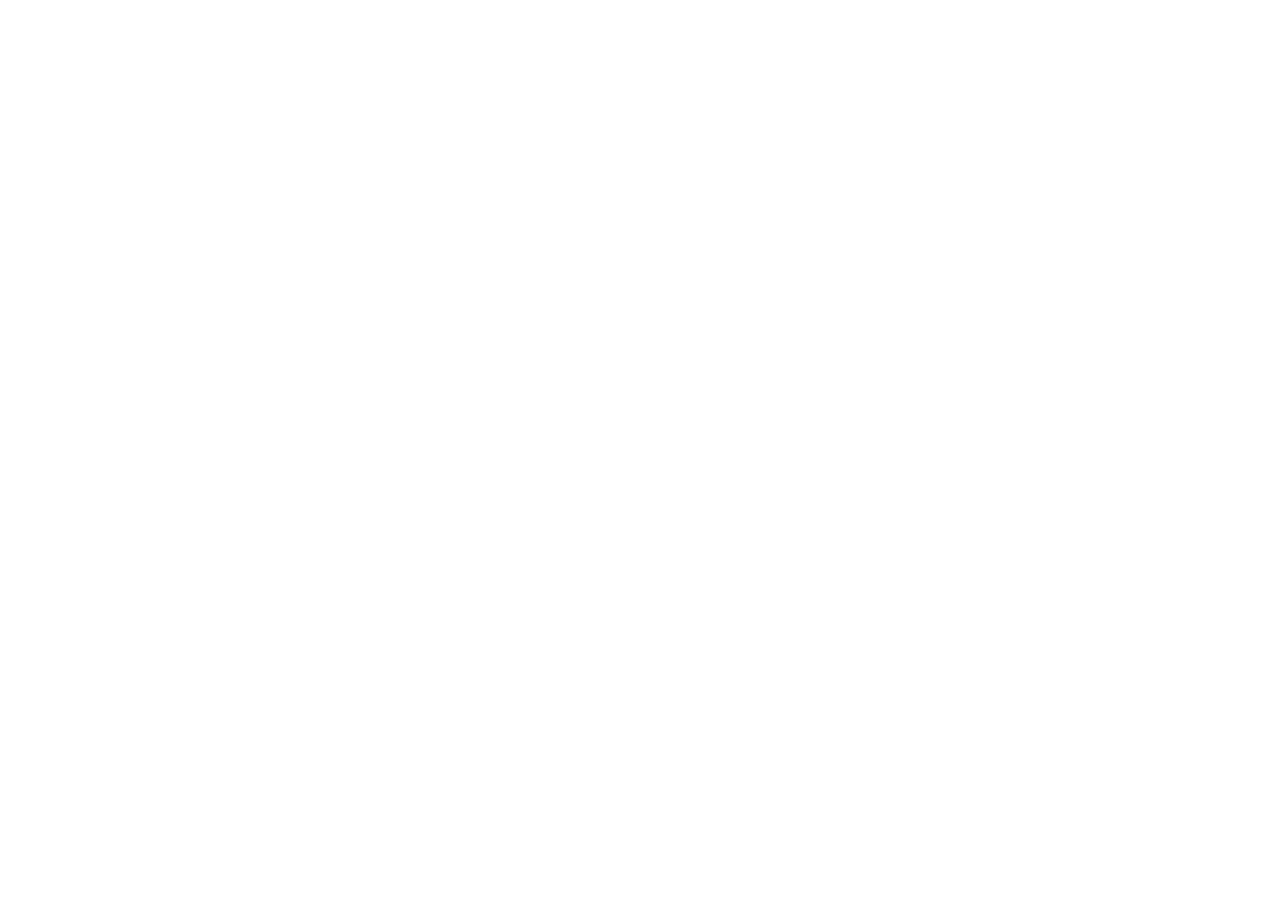
==== commit e0c9ecee: "feat: embed real Bishoy Ashraf portrait" ====
--- a/index.html
+++ b/index.html
@@ -12,11 +12,10 @@
     <link rel="preconnect" href="https://fonts.googleapis.com">
     <link rel="preconnect" href="https://fonts.gstatic.com" crossorigin>
     <link href="https://fonts.googleapis.com/css2?family=Cairo:wght@300;400;500;600;700;800;900&display=swap" rel="stylesheet">
-    <script type="module" crossorigin src="./assets/index-CaZX6-5k.js"></script>
-    <link rel="stylesheet" crossorigin href="./assets/index-CeAwwyta.css">
   </head>
   <body class="bg-[#0b1f15] text-[#ffffff] antialiased selection:bg-[#ffd700] selection:text-[#0b1f15]">
     <div id="root"></div>
+    <script type="module" src="/src/main.tsx"></script>
   </body>
 </html>
 
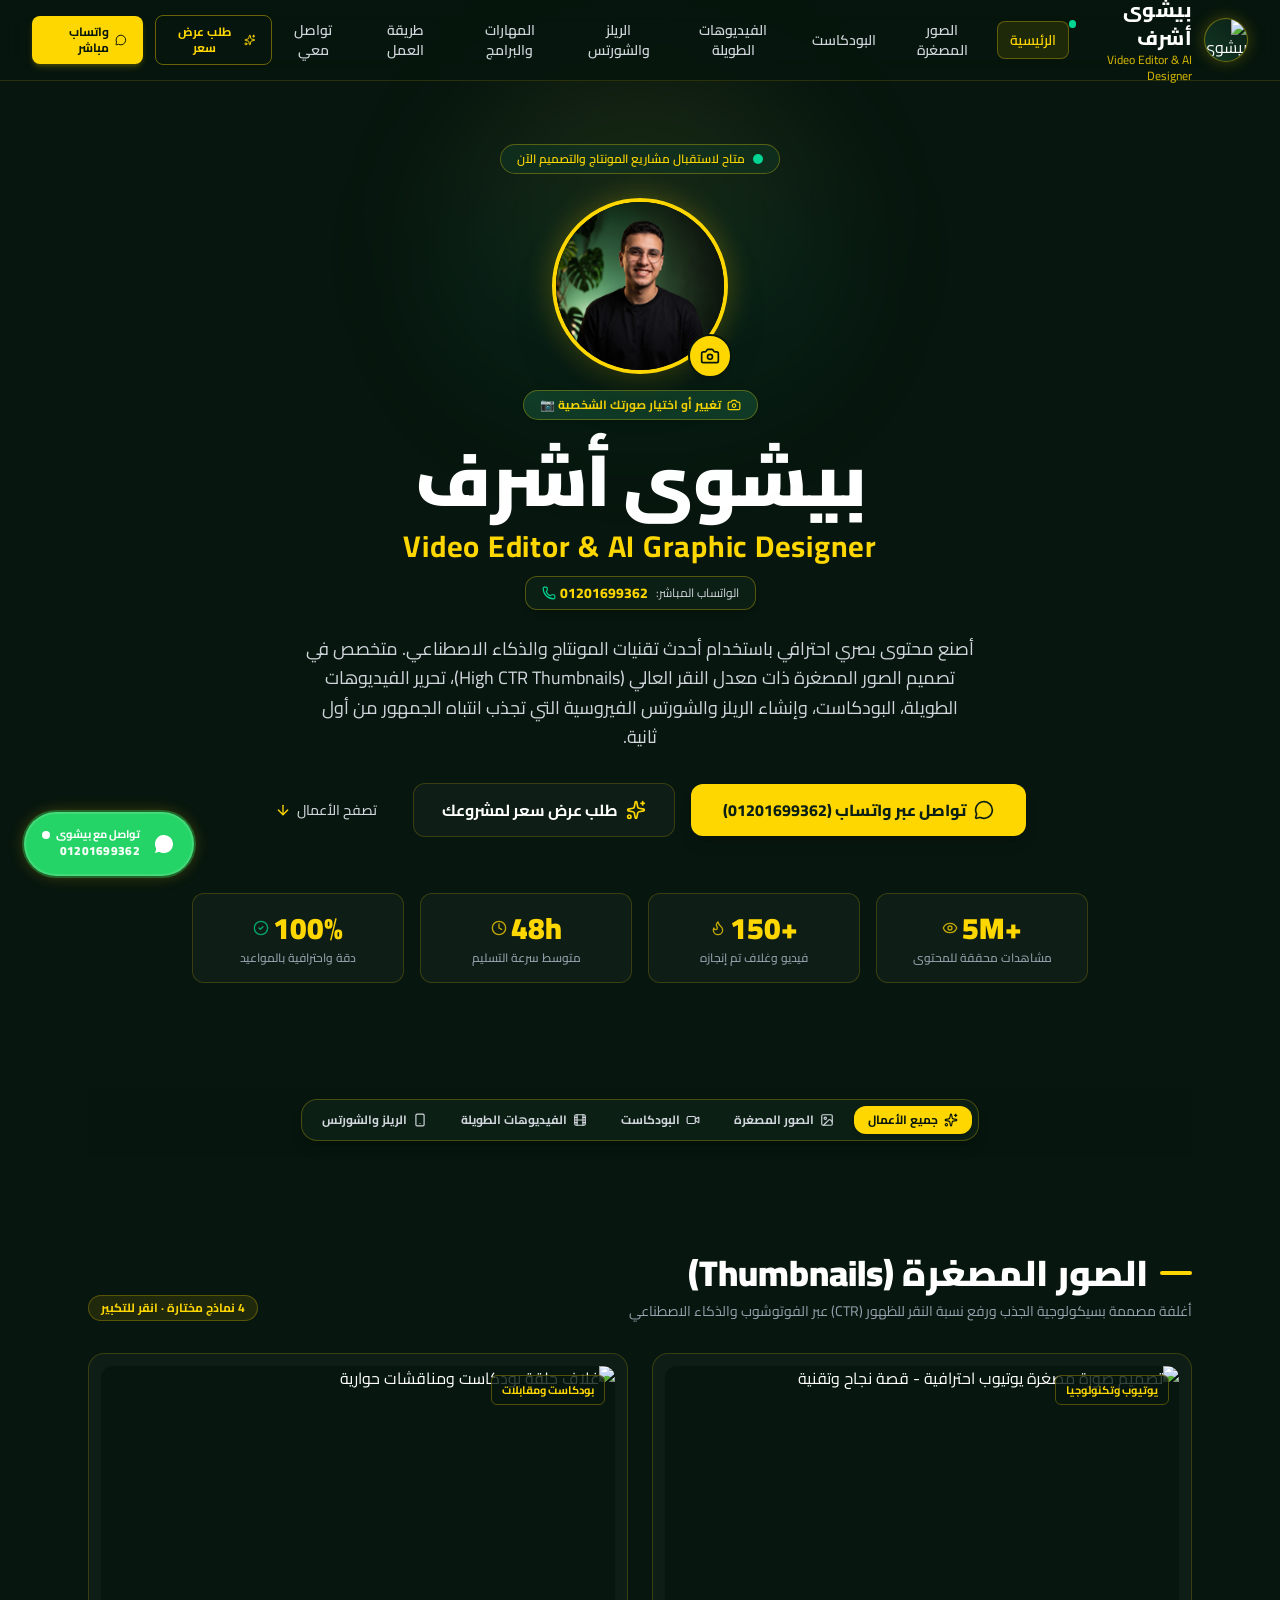
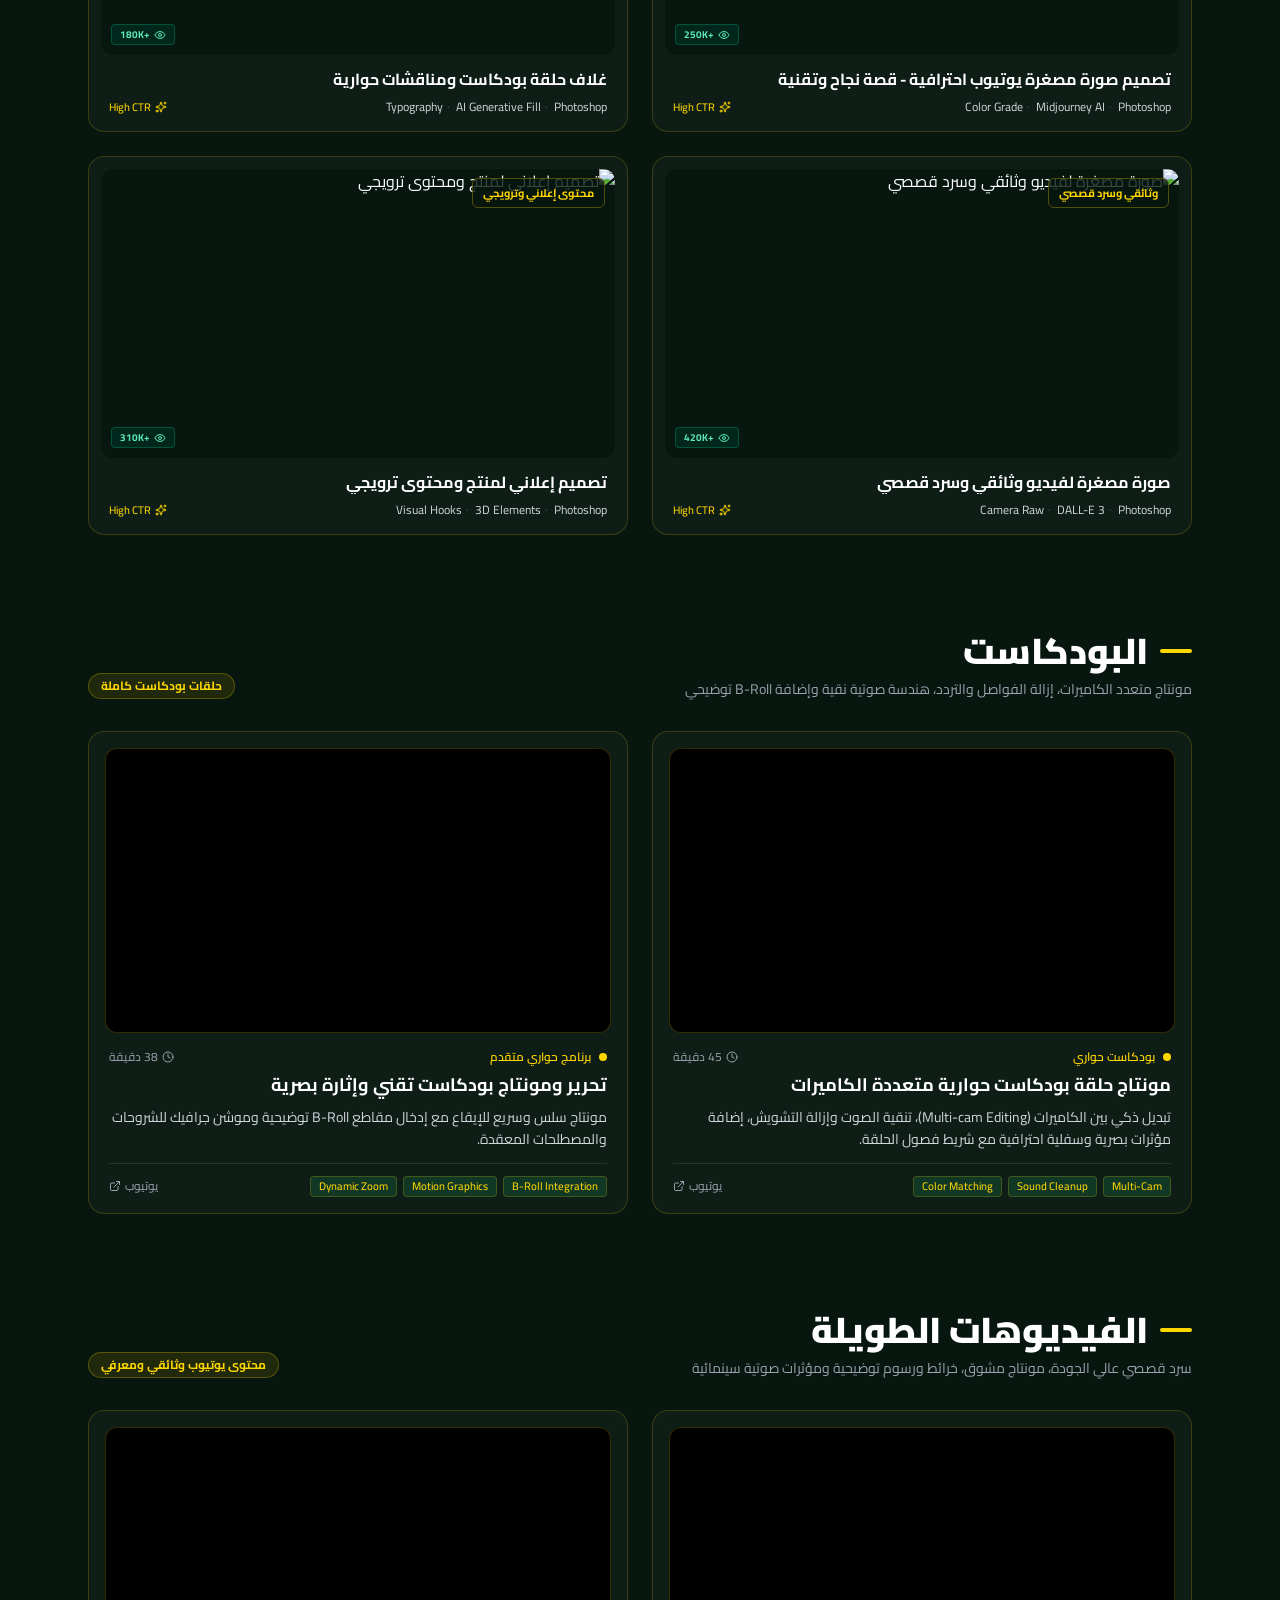
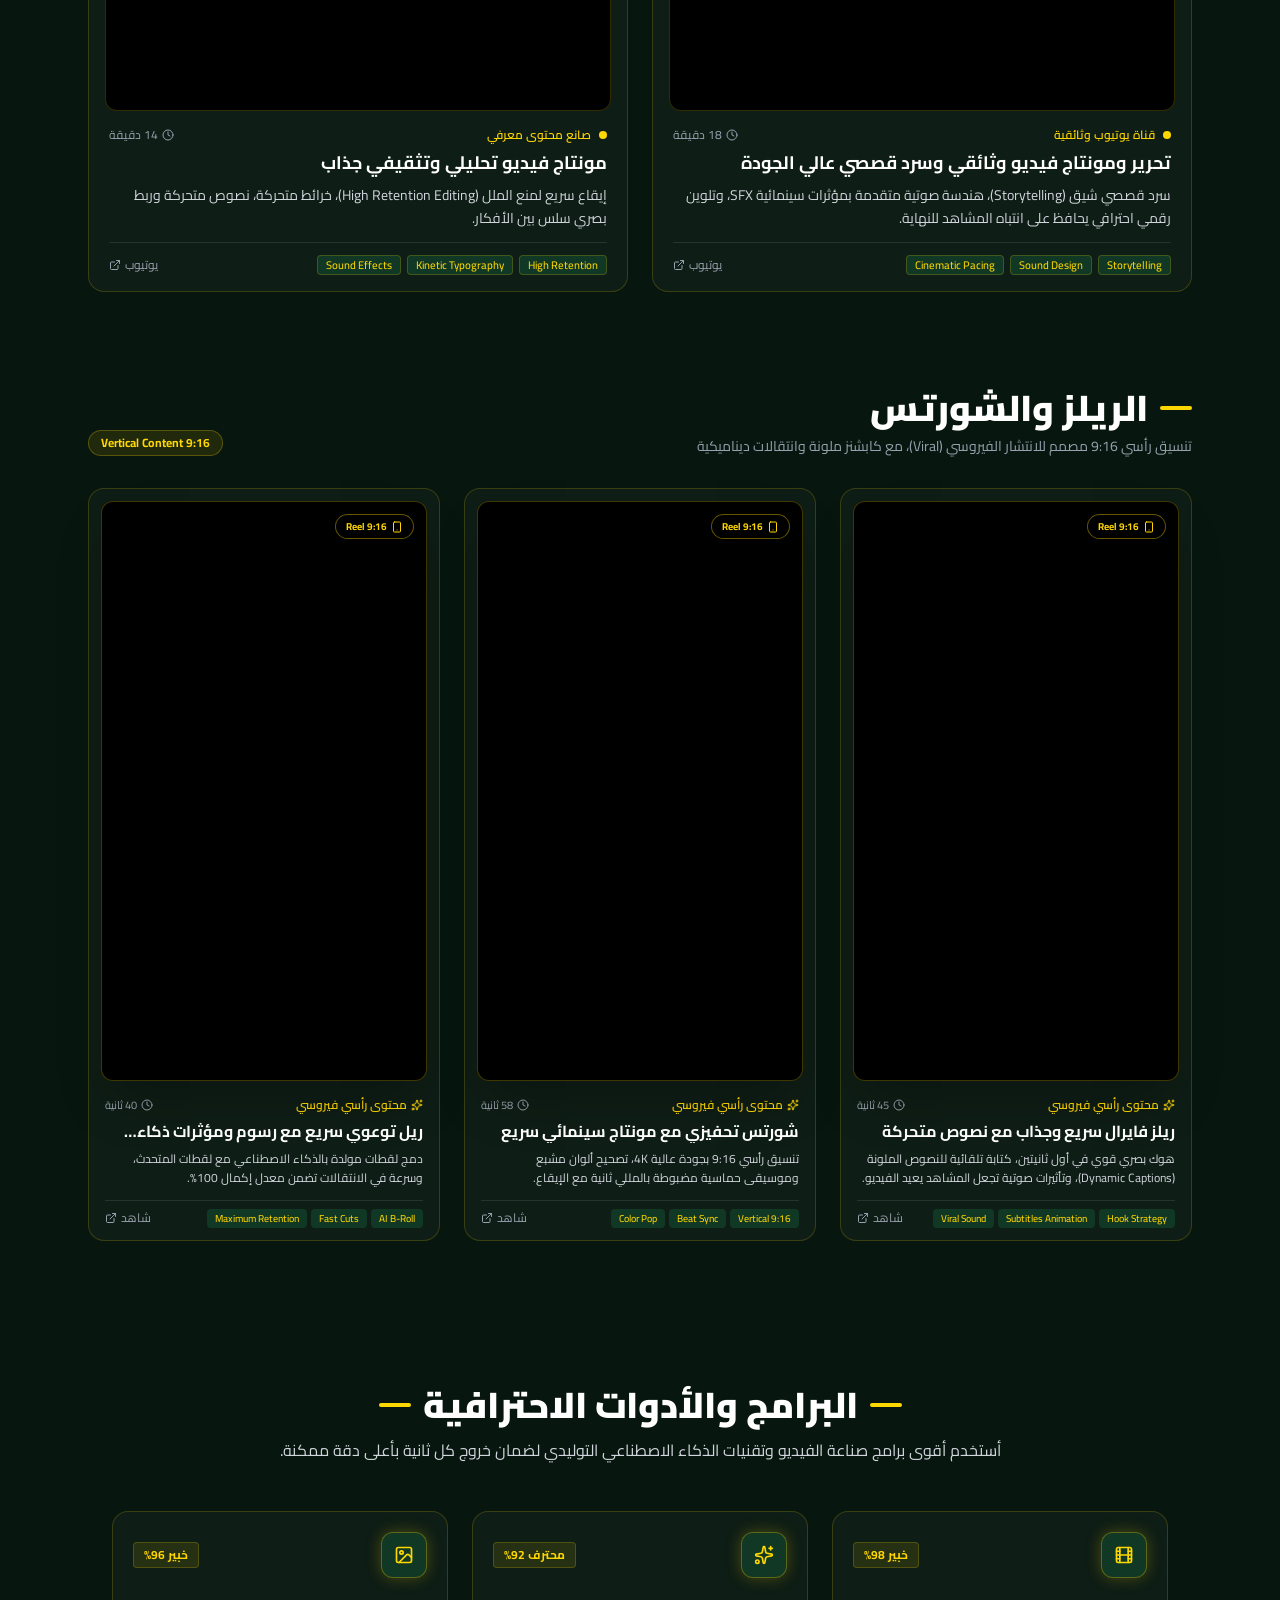
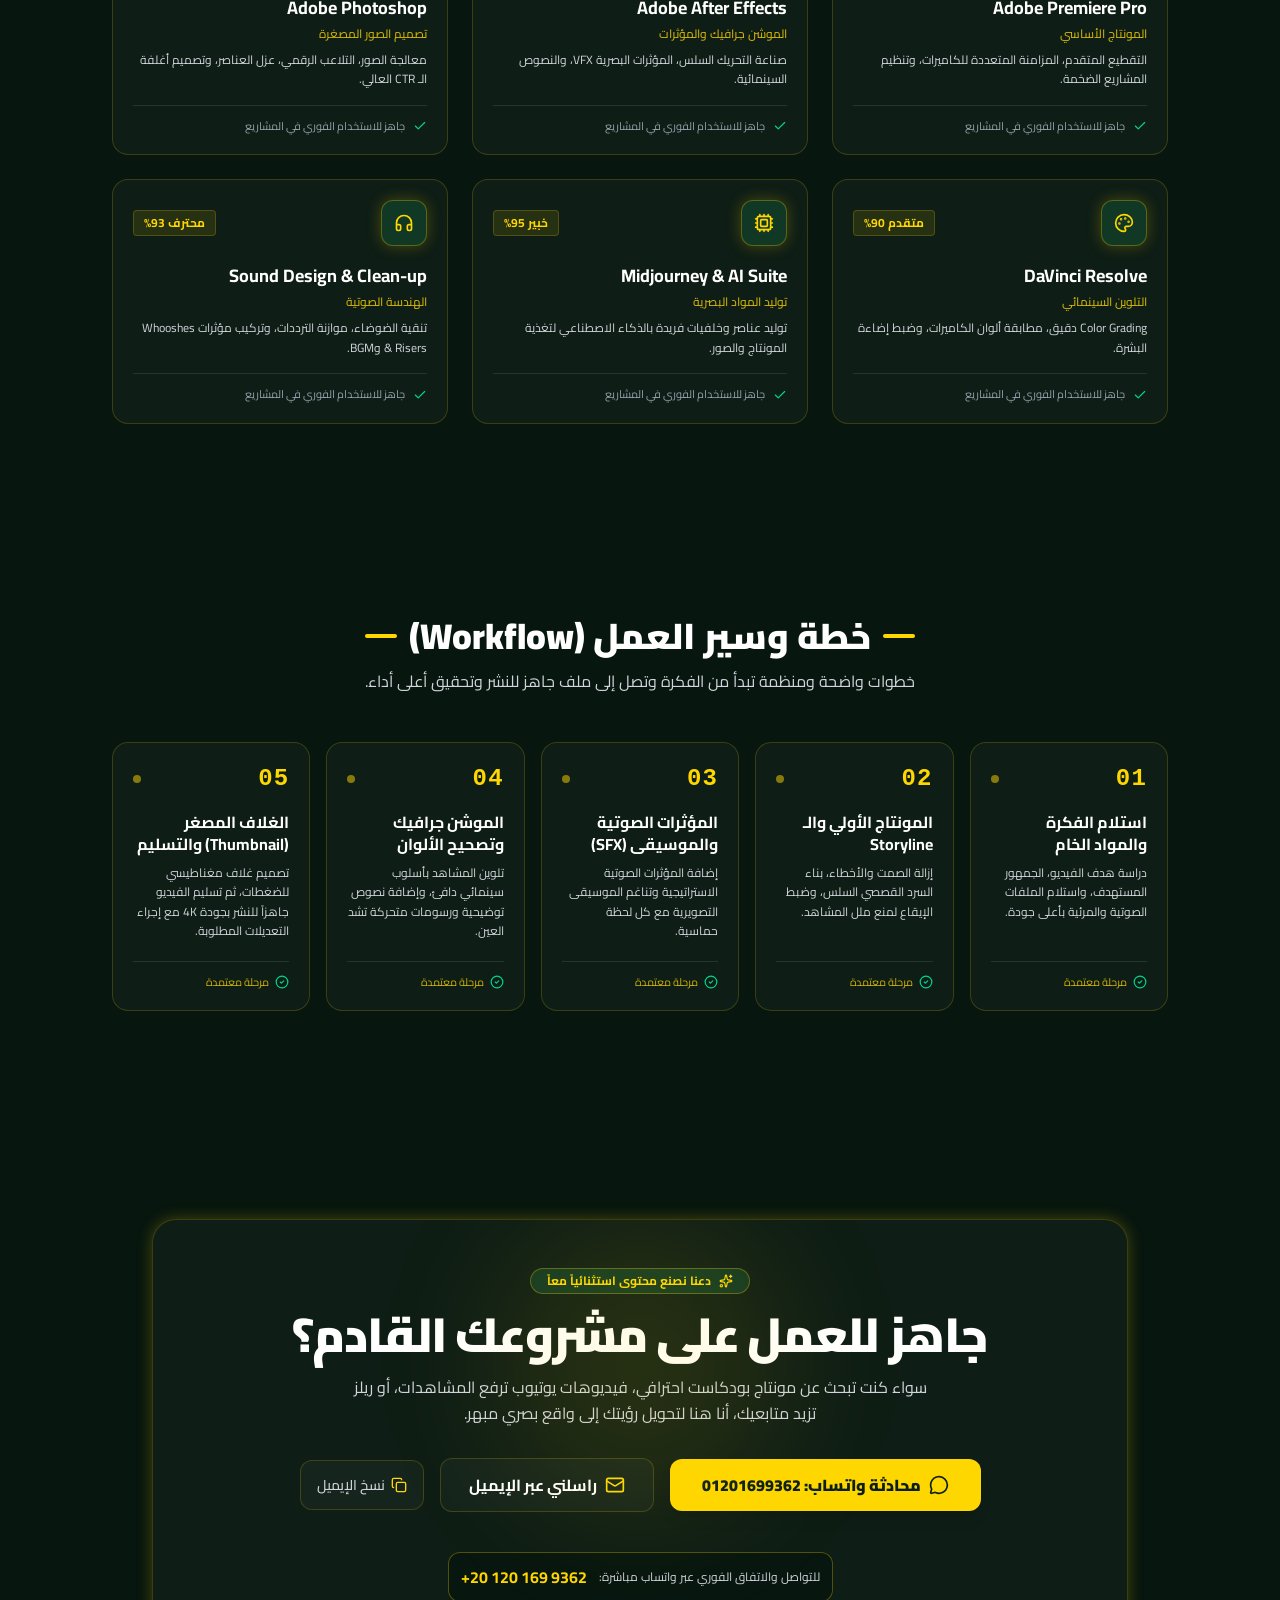
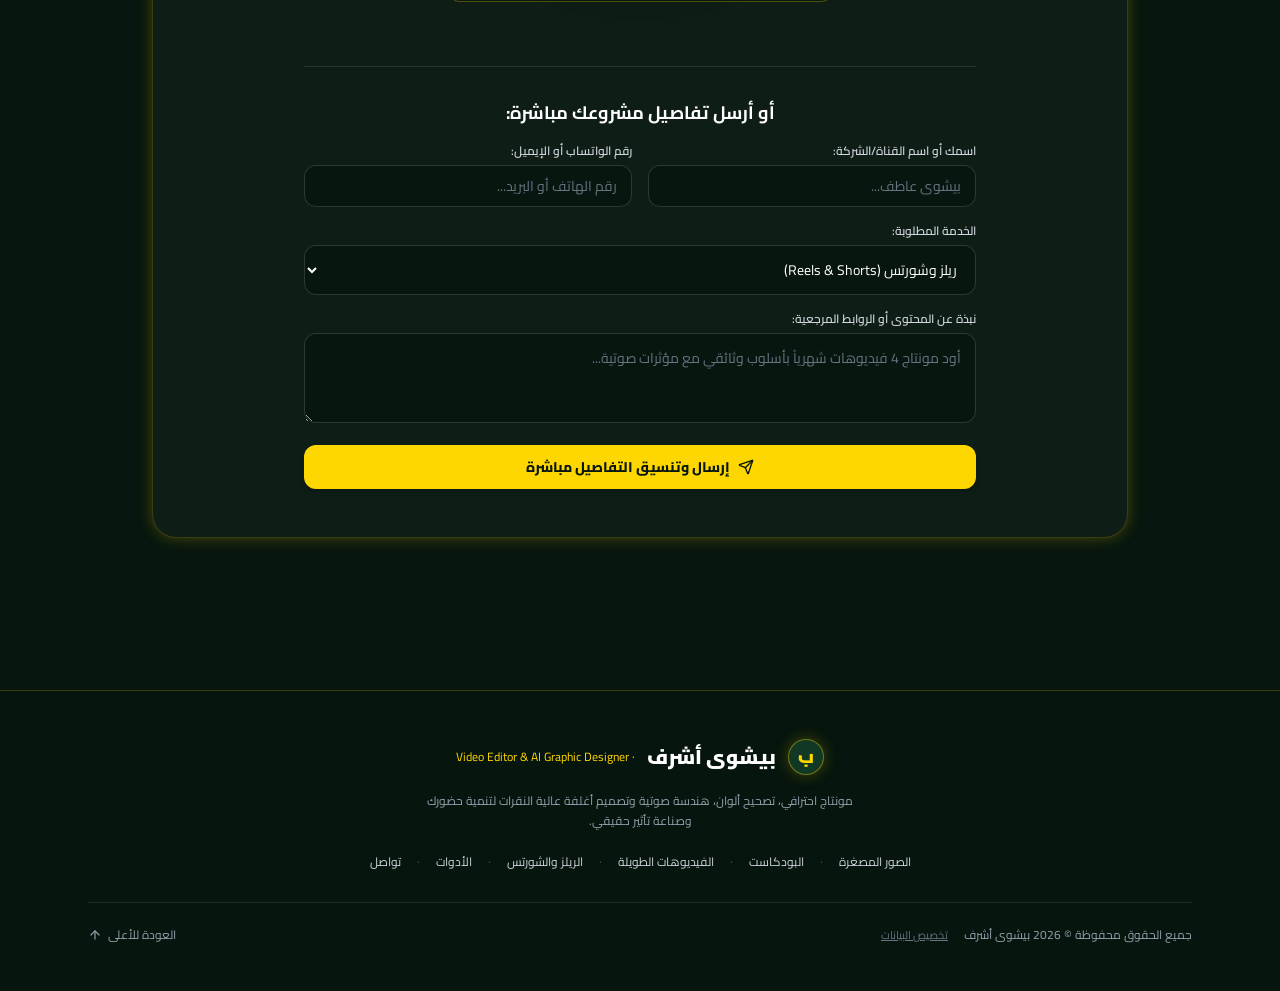
==== commit 57cc41a4: "Deploy real Bishoy Ashraf portrait" ====
--- a/index.html
+++ b/index.html
@@ -12,10 +12,11 @@
     <link rel="preconnect" href="https://fonts.googleapis.com">
     <link rel="preconnect" href="https://fonts.gstatic.com" crossorigin>
     <link href="https://fonts.googleapis.com/css2?family=Cairo:wght@300;400;500;600;700;800;900&display=swap" rel="stylesheet">
+    <script type="module" crossorigin src="./assets/index-Cist6p8d.js"></script>
+    <link rel="stylesheet" crossorigin href="./assets/index-CeAwwyta.css">
   </head>
   <body class="bg-[#0b1f15] text-[#ffffff] antialiased selection:bg-[#ffd700] selection:text-[#0b1f15]">
     <div id="root"></div>
-    <script type="module" src="/src/main.tsx"></script>
   </body>
 </html>
 
--- a/assets/index-CeAwwyta.css
+++ b/assets/index-CeAwwyta.css
@@ -0,0 +1,2 @@
+/*! tailwindcss v4.3.3 | MIT License | https://tailwindcss.com */
+@layer properties{@supports (((-webkit-hyphens:none)) and (not (margin-trim:inline))) or ((-moz-orient:inline) and (not (color:rgb(from red r g b)))){*,:before,:after,::backdrop{--tw-translate-x:0;--tw-translate-y:0;--tw-translate-z:0;--tw-space-y-reverse:0;--tw-border-style:solid;--tw-gradient-position:initial;--tw-gradient-from:#0000;--tw-gradient-via:#0000;--tw-gradient-to:#0000;--tw-gradient-stops:initial;--tw-gradient-via-stops:initial;--tw-gradient-from-position:0%;--tw-gradient-via-position:50%;--tw-gradient-to-position:100%;--tw-leading:initial;--tw-font-weight:initial;--tw-tracking:initial;--tw-shadow:0 0 #0000;--tw-shadow-color:initial;--tw-shadow-alpha:100%;--tw-inset-shadow:0 0 #0000;--tw-inset-shadow-color:initial;--tw-inset-shadow-alpha:100%;--tw-ring-color:initial;--tw-ring-shadow:0 0 #0000;--tw-inset-ring-color:initial;--tw-inset-ring-shadow:0 0 #0000;--tw-ring-inset:initial;--tw-ring-offset-width:0px;--tw-ring-offset-color:#fff;--tw-ring-offset-shadow:0 0 #0000;--tw-blur:initial;--tw-brightness:initial;--tw-contrast:initial;--tw-grayscale:initial;--tw-hue-rotate:initial;--tw-invert:initial;--tw-opacity:initial;--tw-saturate:initial;--tw-sepia:initial;--tw-drop-shadow:initial;--tw-drop-shadow-color:initial;--tw-drop-shadow-alpha:100%;--tw-drop-shadow-size:initial;--tw-backdrop-blur:initial;--tw-backdrop-brightness:initial;--tw-backdrop-contrast:initial;--tw-backdrop-grayscale:initial;--tw-backdrop-hue-rotate:initial;--tw-backdrop-invert:initial;--tw-backdrop-opacity:initial;--tw-backdrop-saturate:initial;--tw-backdrop-sepia:initial;--tw-duration:initial;--tw-scale-x:1;--tw-scale-y:1;--tw-scale-z:1}}}@layer theme{:root,:host{--font-sans:-apple-system, BlinkMacSystemFont, "Segoe UI", Roboto, "Helvetica Neue", "Noto Sans", Arial, sans-serif, "Apple Color Emoji", "Segoe UI Emoji", "Segoe UI Symbol", "Noto Color Emoji";--font-mono:ui-monospace, SFMono-Regular, Menlo, Monaco, Consolas, "Liberation Mono", "Courier New", monospace;--color-red-300:oklch(80.8% .114 19.571);--color-red-400:oklch(70.4% .191 22.216);--color-emerald-300:oklch(84.5% .143 164.978);--color-emerald-400:oklch(76.5% .177 163.223);--color-emerald-500:oklch(69.6% .17 162.48);--color-emerald-900:oklch(37.8% .077 168.94);--color-emerald-950:oklch(26.2% .051 172.552);--color-gray-200:oklch(92.8% .006 264.531);--color-gray-300:oklch(87.2% .01 258.338);--color-gray-400:oklch(70.7% .022 261.325);--color-gray-500:oklch(55.1% .027 264.364);--color-gray-600:oklch(44.6% .03 256.802);--color-black:#000;--color-white:#fff;--spacing:.25rem;--container-md:28rem;--container-lg:32rem;--container-xl:36rem;--container-2xl:42rem;--container-3xl:48rem;--container-4xl:56rem;--container-5xl:64rem;--container-6xl:72rem;--container-7xl:80rem;--text-xs:.75rem;--text-xs--line-height:calc(1 / .75);--text-sm:.875rem;--text-sm--line-height:calc(1.25 / .875);--text-base:1rem;--text-base--line-height:calc(1.5 / 1);--text-lg:1.125rem;--text-lg--line-height:calc(1.75 / 1.125);--text-xl:1.25rem;--text-xl--line-height:calc(1.75 / 1.25);--text-2xl:1.5rem;--text-2xl--line-height:calc(2 / 1.5);--text-3xl:1.875rem;--text-3xl--line-height:calc(2.25 / 1.875);--text-4xl:2.25rem;--text-4xl--line-height:calc(2.5 / 2.25);--text-5xl:3rem;--text-5xl--line-height:1;--text-6xl:3.75rem;--text-6xl--line-height:1;--text-7xl:4.5rem;--text-7xl--line-height:1;--font-weight-normal:400;--font-weight-medium:500;--font-weight-semibold:600;--font-weight-bold:700;--font-weight-extrabold:800;--font-weight-black:900;--tracking-tight:-.025em;--tracking-wide:.025em;--tracking-wider:.05em;--leading-tight:1.25;--leading-snug:1.375;--leading-relaxed:1.625;--radius-md:.375rem;--radius-lg:.5rem;--radius-xl:.75rem;--radius-2xl:1rem;--radius-3xl:1.5rem;--animate-ping:ping 1s cubic-bezier(0, 0, .2, 1) infinite;--animate-pulse:pulse 2s cubic-bezier(.4, 0, .6, 1) infinite;--animate-bounce:bounce 1s infinite;--blur-sm:8px;--blur-md:12px;--blur-xl:24px;--blur-3xl:64px;--aspect-video:16 / 9;--default-transition-duration:.15s;--default-transition-timing-function:cubic-bezier(.4, 0, .2, 1);--default-font-family:var(--font-sans);--default-mono-font-family:var(--font-mono)}}@layer base{*,:after,:before,::backdrop{box-sizing:border-box;border:0 solid;margin:0;padding:0}::file-selector-button{box-sizing:border-box;border:0 solid;margin:0;padding:0}html,:host{-webkit-text-size-adjust:100%;tab-size:4;line-height:1.5;font-family:var(--default-font-family,-apple-system, BlinkMacSystemFont, "Segoe UI", Roboto, "Helvetica Neue", "Noto Sans", Arial, sans-serif, "Apple Color Emoji", "Segoe UI Emoji", "Segoe UI Symbol", "Noto Color Emoji");font-feature-settings:var(--default-font-feature-settings,normal);font-variation-settings:var(--default-font-variation-settings,normal);-webkit-tap-highlight-color:transparent}hr{height:0;color:inherit;border-top-width:1px}abbr:where([title]){-webkit-text-decoration:underline dotted;text-decoration:underline dotted}h1,h2,h3,h4,h5,h6{font-size:inherit;font-weight:inherit}a{color:inherit;-webkit-text-decoration:inherit;-webkit-text-decoration:inherit;-webkit-text-decoration:inherit;-webkit-text-decoration:inherit;text-decoration:inherit}b,strong{font-weight:bolder}code,kbd,samp,pre{font-family:var(--default-mono-font-family,ui-monospace, SFMono-Regular, Menlo, Monaco, Consolas, "Liberation Mono", "Courier New", monospace);font-feature-settings:var(--default-mono-font-feature-settings,normal);font-variation-settings:var(--default-mono-font-variation-settings,normal);font-size:1em}small{font-size:80%}sub,sup{vertical-align:baseline;font-size:75%;line-height:0;position:relative}sub{bottom:-.25em}sup{top:-.5em}table{text-indent:0;border-color:inherit;border-collapse:collapse}:-moz-focusring:where(:not(iframe)){outline:auto}progress{vertical-align:baseline}summary{display:list-item}ol,ul,menu{list-style:none}img,svg,video,canvas,audio,iframe,embed,object{vertical-align:middle;display:block}img,video{max-width:100%;height:auto}button,input,select,optgroup,textarea{font:inherit;font-feature-settings:inherit;font-variation-settings:inherit;letter-spacing:inherit;color:inherit;opacity:1;background-color:#0000;border-radius:0}::file-selector-button{font:inherit;font-feature-settings:inherit;font-variation-settings:inherit;letter-spacing:inherit;color:inherit;opacity:1;background-color:#0000;border-radius:0}:where(select:is([multiple],[size])) optgroup{font-weight:bolder}:where(select:is([multiple],[size])) optgroup option{padding-inline-start:20px}::file-selector-button{margin-inline-end:4px}::placeholder{opacity:1}@supports (not ((-webkit-appearance:-apple-pay-button))) or (contain-intrinsic-size:1px){::placeholder{color:currentColor}@supports (color:color-mix(in lab, red, red)){::placeholder{color:color-mix(in oklab, currentcolor 50%, transparent)}}}textarea{resize:vertical}::-webkit-search-decoration{-webkit-appearance:none}::-webkit-date-and-time-value{min-height:1lh;text-align:inherit}::-webkit-datetime-edit{display:inline-flex}::-webkit-datetime-edit-fields-wrapper{padding:0}::-webkit-datetime-edit{padding-block:0}::-webkit-datetime-edit-year-field{padding-block:0}::-webkit-datetime-edit-month-field{padding-block:0}::-webkit-datetime-edit-day-field{padding-block:0}::-webkit-datetime-edit-hour-field{padding-block:0}::-webkit-datetime-edit-minute-field{padding-block:0}::-webkit-datetime-edit-second-field{padding-block:0}::-webkit-datetime-edit-millisecond-field{padding-block:0}::-webkit-datetime-edit-meridiem-field{padding-block:0}::-webkit-calendar-picker-indicator{line-height:1}:-moz-ui-invalid{box-shadow:none}button,input:where([type=button],[type=reset],[type=submit]){appearance:button}::file-selector-button{appearance:button}::-webkit-inner-spin-button{height:auto}::-webkit-outer-spin-button{height:auto}[hidden]:where(:not([hidden=until-found])){display:none!important}*{font-family:Cairo,system-ui,-apple-system,BlinkMacSystemFont,Segoe UI,Roboto,sans-serif}html{scroll-behavior:smooth}body{color:#fff;background-color:#07160e;overflow-x:hidden}}@layer components;@layer utilities{.pointer-events-none{pointer-events:none}.absolute{position:absolute}.fixed{position:fixed}.relative{position:relative}.sticky{position:sticky}.-inset-1{inset:calc(var(--spacing) * -1)}.inset-0{inset:0}.top-0{top:0}.top-1\/4{top:25%}.top-2\.5{top:calc(var(--spacing) * 2.5)}.top-3{top:calc(var(--spacing) * 3)}.top-20{top:calc(var(--spacing) * 20)}.-right-1{right:calc(var(--spacing) * -1)}.right-0{right:0}.right-1\/2{right:50%}.right-2\.5{right:calc(var(--spacing) * 2.5)}.right-3{right:calc(var(--spacing) * 3)}.-bottom-1{bottom:calc(var(--spacing) * -1)}.bottom-2\.5{bottom:calc(var(--spacing) * 2.5)}.bottom-6{bottom:calc(var(--spacing) * 6)}.bottom-full{bottom:100%}.left-0{left:0}.left-1\/2{left:50%}.left-2\.5{left:calc(var(--spacing) * 2.5)}.left-6{left:calc(var(--spacing) * 6)}.z-10{z-index:10}.z-20{z-index:20}.z-30{z-index:30}.z-40{z-index:40}.z-50{z-index:50}.mx-auto{margin-inline:auto}.mt-0\.5{margin-top:calc(var(--spacing) * .5)}.mt-1{margin-top:var(--spacing)}.mt-2{margin-top:calc(var(--spacing) * 2)}.mt-4{margin-top:calc(var(--spacing) * 4)}.mt-5{margin-top:calc(var(--spacing) * 5)}.mt-8{margin-top:calc(var(--spacing) * 8)}.mt-16{margin-top:calc(var(--spacing) * 16)}.mr-2{margin-right:calc(var(--spacing) * 2)}.mb-1{margin-bottom:var(--spacing)}.mb-1\.5{margin-bottom:calc(var(--spacing) * 1.5)}.mb-2{margin-bottom:calc(var(--spacing) * 2)}.mb-2\.5{margin-bottom:calc(var(--spacing) * 2.5)}.mb-3{margin-bottom:calc(var(--spacing) * 3)}.mb-4{margin-bottom:calc(var(--spacing) * 4)}.mb-6{margin-bottom:calc(var(--spacing) * 6)}.mb-8{margin-bottom:calc(var(--spacing) * 8)}.mb-10{margin-bottom:calc(var(--spacing) * 10)}.mb-12{margin-bottom:calc(var(--spacing) * 12)}.mb-14{margin-bottom:calc(var(--spacing) * 14)}.ml-2{margin-left:calc(var(--spacing) * 2)}.line-clamp-1{-webkit-line-clamp:1;-webkit-box-orient:vertical;display:-webkit-box;overflow:hidden}.line-clamp-2{-webkit-line-clamp:2;-webkit-box-orient:vertical;display:-webkit-box;overflow:hidden}.block{display:block}.flex{display:flex}.grid{display:grid}.hidden{display:none}.inline-block{display:inline-block}.inline-flex{display:inline-flex}.aspect-\[9\/16\]{aspect-ratio:9/16}.aspect-video{aspect-ratio:var(--aspect-video)}.h-1{height:var(--spacing)}.h-2{height:calc(var(--spacing) * 2)}.h-2\.5{height:calc(var(--spacing) * 2.5)}.h-3{height:calc(var(--spacing) * 3)}.h-3\.5{height:calc(var(--spacing) * 3.5)}.h-4{height:calc(var(--spacing) * 4)}.h-5{height:calc(var(--spacing) * 5)}.h-6{height:calc(var(--spacing) * 6)}.h-7{height:calc(var(--spacing) * 7)}.h-9{height:calc(var(--spacing) * 9)}.h-10{height:calc(var(--spacing) * 10)}.h-11{height:calc(var(--spacing) * 11)}.h-20{height:calc(var(--spacing) * 20)}.h-36{height:calc(var(--spacing) * 36)}.h-72{height:calc(var(--spacing) * 72)}.h-96{height:calc(var(--spacing) * 96)}.h-auto{height:auto}.h-full{height:100%}.max-h-\[50vh\]{max-height:50vh}.max-h-\[55vh\]{max-height:55vh}.max-h-\[75vh\]{max-height:75vh}.max-h-\[90vh\]{max-height:90vh}.max-h-\[92vh\]{max-height:92vh}.min-h-screen{min-height:100vh}.w-2{width:calc(var(--spacing) * 2)}.w-2\.5{width:calc(var(--spacing) * 2.5)}.w-3{width:calc(var(--spacing) * 3)}.w-3\.5{width:calc(var(--spacing) * 3.5)}.w-4{width:calc(var(--spacing) * 4)}.w-5{width:calc(var(--spacing) * 5)}.w-6{width:calc(var(--spacing) * 6)}.w-7{width:calc(var(--spacing) * 7)}.w-8{width:calc(var(--spacing) * 8)}.w-9{width:calc(var(--spacing) * 9)}.w-10{width:calc(var(--spacing) * 10)}.w-11{width:calc(var(--spacing) * 11)}.w-36{width:calc(var(--spacing) * 36)}.w-72{width:calc(var(--spacing) * 72)}.w-96{width:calc(var(--spacing) * 96)}.w-full{width:100%}.max-w-2xl{max-width:var(--container-2xl)}.max-w-3xl{max-width:var(--container-3xl)}.max-w-4xl{max-width:var(--container-4xl)}.max-w-5xl{max-width:var(--container-5xl)}.max-w-6xl{max-width:var(--container-6xl)}.max-w-7xl{max-width:var(--container-7xl)}.max-w-\[340px\]{max-width:340px}.max-w-full{max-width:100%}.max-w-lg{max-width:var(--container-lg)}.max-w-md{max-width:var(--container-md)}.max-w-xl{max-width:var(--container-xl)}.flex-1{flex:1}.shrink-0{flex-shrink:0}.-translate-x-1\/2{--tw-translate-x:calc(calc(1 / 2 * 100%) * -1);translate:var(--tw-translate-x) var(--tw-translate-y)}.translate-x-1\/2{--tw-translate-x:calc(1 / 2 * 100%);translate:var(--tw-translate-x) var(--tw-translate-y)}.-translate-y-1\/2{--tw-translate-y:calc(calc(1 / 2 * 100%) * -1);translate:var(--tw-translate-x) var(--tw-translate-y)}.animate-bounce{animation:var(--animate-bounce)}.animate-ping{animation:var(--animate-ping)}.animate-pulse{animation:var(--animate-pulse)}.cursor-pointer{cursor:pointer}.scroll-mt-24{scroll-margin-top:calc(var(--spacing) * 24)}.scroll-mt-28{scroll-margin-top:calc(var(--spacing) * 28)}.grid-cols-1{grid-template-columns:repeat(1,minmax(0,1fr))}.grid-cols-2{grid-template-columns:repeat(2,minmax(0,1fr))}.flex-col{flex-direction:column}.flex-wrap{flex-wrap:wrap}.items-center{align-items:center}.justify-between{justify-content:space-between}.justify-center{justify-content:center}.justify-end{justify-content:flex-end}.gap-1{gap:var(--spacing)}.gap-1\.5{gap:calc(var(--spacing) * 1.5)}.gap-2{gap:calc(var(--spacing) * 2)}.gap-2\.5{gap:calc(var(--spacing) * 2.5)}.gap-3{gap:calc(var(--spacing) * 3)}.gap-4{gap:calc(var(--spacing) * 4)}.gap-6{gap:calc(var(--spacing) * 6)}:where(.space-y-2>:not(:last-child)){--tw-space-y-reverse:0;margin-block-start:calc(calc(var(--spacing) * 2) * var(--tw-space-y-reverse));margin-block-end:calc(calc(var(--spacing) * 2) * calc(1 - var(--tw-space-y-reverse)))}:where(.space-y-3>:not(:last-child)){--tw-space-y-reverse:0;margin-block-start:calc(calc(var(--spacing) * 3) * var(--tw-space-y-reverse));margin-block-end:calc(calc(var(--spacing) * 3) * calc(1 - var(--tw-space-y-reverse)))}:where(.space-y-4>:not(:last-child)){--tw-space-y-reverse:0;margin-block-start:calc(calc(var(--spacing) * 4) * var(--tw-space-y-reverse));margin-block-end:calc(calc(var(--spacing) * 4) * calc(1 - var(--tw-space-y-reverse)))}:where(.space-y-6>:not(:last-child)){--tw-space-y-reverse:0;margin-block-start:calc(calc(var(--spacing) * 6) * var(--tw-space-y-reverse));margin-block-end:calc(calc(var(--spacing) * 6) * calc(1 - var(--tw-space-y-reverse)))}:where(.space-y-24>:not(:last-child)){--tw-space-y-reverse:0;margin-block-start:calc(calc(var(--spacing) * 24) * var(--tw-space-y-reverse));margin-block-end:calc(calc(var(--spacing) * 24) * calc(1 - var(--tw-space-y-reverse)))}.self-start{align-self:flex-start}.overflow-auto{overflow:auto}.overflow-hidden{overflow:hidden}.overflow-x-auto{overflow-x:auto}.overflow-y-auto{overflow-y:auto}.rounded{border-radius:.25rem}.rounded-2xl{border-radius:var(--radius-2xl)}.rounded-3xl{border-radius:var(--radius-3xl)}.rounded-full{border-radius:2147483647px}.rounded-lg{border-radius:var(--radius-lg)}.rounded-md{border-radius:var(--radius-md)}.rounded-xl{border-radius:var(--radius-xl)}.border{border-style:var(--tw-border-style);border-width:1px}.border-2{border-style:var(--tw-border-style);border-width:2px}.border-4{border-style:var(--tw-border-style);border-width:4px}.border-t{border-top-style:var(--tw-border-style);border-top-width:1px}.border-b{border-bottom-style:var(--tw-border-style);border-bottom-width:1px}.border-\[\#07160e\]{border-color:#07160e}.border-\[\#ffd700\]{border-color:gold}.border-\[\#ffd700\]\/15{border-color:oklab(88.6771% -.0169252 .181398/.15)}.border-\[\#ffd700\]\/20{border-color:oklab(88.6771% -.0169252 .181398/.2)}.border-\[\#ffd700\]\/25{border-color:oklab(88.6771% -.0169252 .181398/.25)}.border-\[\#ffd700\]\/30{border-color:oklab(88.6771% -.0169252 .181398/.3)}.border-\[\#ffd700\]\/40{border-color:oklab(88.6771% -.0169252 .181398/.4)}.border-emerald-500\/30{border-color:#00bb7f4d}@supports (color:color-mix(in lab, red, red)){.border-emerald-500\/30{border-color:color-mix(in oklab, var(--color-emerald-500) 30%, transparent)}}.border-white\/10{border-color:#ffffff1a}@supports (color:color-mix(in lab, red, red)){.border-white\/10{border-color:color-mix(in oklab, var(--color-white) 10%, transparent)}}.border-white\/15{border-color:#ffffff26}@supports (color:color-mix(in lab, red, red)){.border-white\/15{border-color:color-mix(in oklab, var(--color-white) 15%, transparent)}}.border-white\/20{border-color:#fff3}@supports (color:color-mix(in lab, red, red)){.border-white\/20{border-color:color-mix(in oklab, var(--color-white) 20%, transparent)}}.bg-\[\#0b1f15\]{background-color:#0b1f15}.bg-\[\#0b1f15\]\/80{background-color:oklab(21.8765% -.0310263 .0111981/.8)}.bg-\[\#25D366\]{background-color:#25d366}.bg-\[\#07160e\]{background-color:#07160e}.bg-\[\#07160e\]\/80{background-color:oklab(18.3444% -.0252444 .00952056/.8)}.bg-\[\#07160e\]\/85{background-color:oklab(18.3444% -.0252444 .00952056/.85)}.bg-\[\#07160e\]\/90{background-color:oklab(18.3444% -.0252444 .00952056/.9)}.bg-\[\#07160e\]\/95{background-color:oklab(18.3444% -.0252444 .00952056/.95)}.bg-\[\#113824\]{background-color:#113824}.bg-\[\#113824\]\/60{background-color:oklab(30.651% -.0530299 .0216057/.6)}.bg-\[\#ffd700\]{background-color:gold}.bg-\[\#ffd700\]\/10{background-color:oklab(88.6771% -.0169252 .181398/.1)}.bg-\[\#ffd700\]\/50{background-color:oklab(88.6771% -.0169252 .181398/.5)}.bg-black{background-color:var(--color-black)}.bg-black\/60{background-color:#0009}@supports (color:color-mix(in lab, red, red)){.bg-black\/60{background-color:color-mix(in oklab, var(--color-black) 60%, transparent)}}.bg-black\/75{background-color:#000000bf}@supports (color:color-mix(in lab, red, red)){.bg-black\/75{background-color:color-mix(in oklab, var(--color-black) 75%, transparent)}}.bg-black\/80{background-color:#000c}@supports (color:color-mix(in lab, red, red)){.bg-black\/80{background-color:color-mix(in oklab, var(--color-black) 80%, transparent)}}.bg-black\/85{background-color:#000000d9}@supports (color:color-mix(in lab, red, red)){.bg-black\/85{background-color:color-mix(in oklab, var(--color-black) 85%, transparent)}}.bg-emerald-400{background-color:var(--color-emerald-400)}.bg-emerald-900\/60{background-color:#004e3b99}@supports (color:color-mix(in lab, red, red)){.bg-emerald-900\/60{background-color:color-mix(in oklab, var(--color-emerald-900) 60%, transparent)}}.bg-emerald-950\/80{background-color:#002c22cc}@supports (color:color-mix(in lab, red, red)){.bg-emerald-950\/80{background-color:color-mix(in oklab, var(--color-emerald-950) 80%, transparent)}}.bg-white{background-color:var(--color-white)}.bg-white\/5{background-color:#ffffff0d}@supports (color:color-mix(in lab, red, red)){.bg-white\/5{background-color:color-mix(in oklab, var(--color-white) 5%, transparent)}}.bg-gradient-to-b{--tw-gradient-position:to bottom in oklab;background-image:linear-gradient(var(--tw-gradient-stops))}.bg-gradient-to-t{--tw-gradient-position:to top in oklab;background-image:linear-gradient(var(--tw-gradient-stops))}.bg-gradient-to-tr{--tw-gradient-position:to top right in oklab;background-image:linear-gradient(var(--tw-gradient-stops))}.from-\[\#07160e\]\/90{--tw-gradient-from:oklab(18.3444% -.0252444 .00952056/.9);--tw-gradient-stops:var(--tw-gradient-via-stops,var(--tw-gradient-position), var(--tw-gradient-from) var(--tw-gradient-from-position), var(--tw-gradient-to) var(--tw-gradient-to-position))}.from-\[\#113824\]{--tw-gradient-from:#113824;--tw-gradient-stops:var(--tw-gradient-via-stops,var(--tw-gradient-position), var(--tw-gradient-from) var(--tw-gradient-from-position), var(--tw-gradient-to) var(--tw-gradient-to-position))}.from-\[\#ffd700\]\/10{--tw-gradient-from:oklab(88.6771% -.0169252 .181398/.1);--tw-gradient-stops:var(--tw-gradient-via-stops,var(--tw-gradient-position), var(--tw-gradient-from) var(--tw-gradient-from-position), var(--tw-gradient-to) var(--tw-gradient-to-position))}.via-\[\#10b981\]\/10{--tw-gradient-via:oklab(69.5873% -.142158 .0448781/.1);--tw-gradient-via-stops:var(--tw-gradient-position), var(--tw-gradient-from) var(--tw-gradient-from-position), var(--tw-gradient-via) var(--tw-gradient-via-position), var(--tw-gradient-to) var(--tw-gradient-to-position);--tw-gradient-stops:var(--tw-gradient-via-stops)}.via-\[\#07160e\]\/20{--tw-gradient-via:oklab(18.3444% -.0252444 .00952056/.2);--tw-gradient-via-stops:var(--tw-gradient-position), var(--tw-gradient-from) var(--tw-gradient-from-position), var(--tw-gradient-via) var(--tw-gradient-via-position), var(--tw-gradient-to) var(--tw-gradient-to-position);--tw-gradient-stops:var(--tw-gradient-via-stops)}.to-\[\#0b1f15\]{--tw-gradient-to:#0b1f15;--tw-gradient-stops:var(--tw-gradient-via-stops,var(--tw-gradient-position), var(--tw-gradient-from) var(--tw-gradient-from-position), var(--tw-gradient-to) var(--tw-gradient-to-position))}.to-transparent{--tw-gradient-to:transparent;--tw-gradient-stops:var(--tw-gradient-via-stops,var(--tw-gradient-position), var(--tw-gradient-from) var(--tw-gradient-from-position), var(--tw-gradient-to) var(--tw-gradient-to-position))}.fill-white{fill:var(--color-white)}.object-contain{object-fit:contain}.object-cover{object-fit:cover}.p-1\.5{padding:calc(var(--spacing) * 1.5)}.p-2{padding:calc(var(--spacing) * 2)}.p-2\.5{padding:calc(var(--spacing) * 2.5)}.p-3{padding:calc(var(--spacing) * 3)}.p-3\.5{padding:calc(var(--spacing) * 3.5)}.p-4{padding:calc(var(--spacing) * 4)}.p-5{padding:calc(var(--spacing) * 5)}.p-6{padding:calc(var(--spacing) * 6)}.p-8{padding:calc(var(--spacing) * 8)}.px-1{padding-inline:var(--spacing)}.px-2{padding-inline:calc(var(--spacing) * 2)}.px-2\.5{padding-inline:calc(var(--spacing) * 2.5)}.px-3{padding-inline:calc(var(--spacing) * 3)}.px-3\.5{padding-inline:calc(var(--spacing) * 3.5)}.px-4{padding-inline:calc(var(--spacing) * 4)}.px-5{padding-inline:calc(var(--spacing) * 5)}.px-6{padding-inline:calc(var(--spacing) * 6)}.px-7{padding-inline:calc(var(--spacing) * 7)}.px-8{padding-inline:calc(var(--spacing) * 8)}.py-0\.5{padding-block:calc(var(--spacing) * .5)}.py-1{padding-block:var(--spacing)}.py-1\.5{padding-block:calc(var(--spacing) * 1.5)}.py-2{padding-block:calc(var(--spacing) * 2)}.py-2\.5{padding-block:calc(var(--spacing) * 2.5)}.py-3{padding-block:calc(var(--spacing) * 3)}.py-3\.5{padding-block:calc(var(--spacing) * 3.5)}.py-6{padding-block:calc(var(--spacing) * 6)}.py-12{padding-block:calc(var(--spacing) * 12)}.py-16{padding-block:calc(var(--spacing) * 16)}.pt-2{padding-top:calc(var(--spacing) * 2)}.pt-3{padding-top:calc(var(--spacing) * 3)}.pt-4{padding-top:calc(var(--spacing) * 4)}.pt-6{padding-top:calc(var(--spacing) * 6)}.pt-8{padding-top:calc(var(--spacing) * 8)}.pt-28{padding-top:calc(var(--spacing) * 28)}.pr-0\.5{padding-right:calc(var(--spacing) * .5)}.pb-1{padding-bottom:var(--spacing)}.pb-4{padding-bottom:calc(var(--spacing) * 4)}.pb-16{padding-bottom:calc(var(--spacing) * 16)}.text-center{text-align:center}.text-right{text-align:right}.font-mono{font-family:var(--font-mono)}.text-2xl{font-size:var(--text-2xl);line-height:var(--tw-leading,var(--text-2xl--line-height))}.text-3xl{font-size:var(--text-3xl);line-height:var(--tw-leading,var(--text-3xl--line-height))}.text-5xl{font-size:var(--text-5xl);line-height:var(--tw-leading,var(--text-5xl--line-height))}.text-base{font-size:var(--text-base);line-height:var(--tw-leading,var(--text-base--line-height))}.text-lg{font-size:var(--text-lg);line-height:var(--tw-leading,var(--text-lg--line-height))}.text-sm{font-size:var(--text-sm);line-height:var(--tw-leading,var(--text-sm--line-height))}.text-xl{font-size:var(--text-xl);line-height:var(--tw-leading,var(--text-xl--line-height))}.text-xs{font-size:var(--text-xs);line-height:var(--tw-leading,var(--text-xs--line-height))}.text-\[10px\]{font-size:10px}.text-\[11px\]{font-size:11px}.text-\[12px\]{font-size:12px}.leading-relaxed{--tw-leading:var(--leading-relaxed);line-height:var(--leading-relaxed)}.leading-snug{--tw-leading:var(--leading-snug);line-height:var(--leading-snug)}.leading-tight{--tw-leading:var(--leading-tight);line-height:var(--leading-tight)}.font-black{--tw-font-weight:var(--font-weight-black);font-weight:var(--font-weight-black)}.font-bold{--tw-font-weight:var(--font-weight-bold);font-weight:var(--font-weight-bold)}.font-extrabold{--tw-font-weight:var(--font-weight-extrabold);font-weight:var(--font-weight-extrabold)}.font-medium{--tw-font-weight:var(--font-weight-medium);font-weight:var(--font-weight-medium)}.font-normal{--tw-font-weight:var(--font-weight-normal);font-weight:var(--font-weight-normal)}.font-semibold{--tw-font-weight:var(--font-weight-semibold);font-weight:var(--font-weight-semibold)}.tracking-tight{--tw-tracking:var(--tracking-tight);letter-spacing:var(--tracking-tight)}.tracking-wide{--tw-tracking:var(--tracking-wide);letter-spacing:var(--tracking-wide)}.tracking-wider{--tw-tracking:var(--tracking-wider);letter-spacing:var(--tracking-wider)}.whitespace-nowrap{white-space:nowrap}.text-\[\#0b1f15\]{color:#0b1f15}.text-\[\#25D366\]{color:#25d366}.text-\[\#07160e\]{color:#07160e}.text-\[\#ffd700\]{color:gold}.text-\[\#ffd700\]\/80{color:oklab(88.6771% -.0169252 .181398/.8)}.text-\[\#ffffff\]{color:#fff}.text-emerald-300{color:var(--color-emerald-300)}.text-emerald-400{color:var(--color-emerald-400)}.text-gray-200{color:var(--color-gray-200)}.text-gray-300{color:var(--color-gray-300)}.text-gray-400{color:var(--color-gray-400)}.text-gray-500{color:var(--color-gray-500)}.text-gray-600{color:var(--color-gray-600)}.text-red-400{color:var(--color-red-400)}.text-white{color:var(--color-white)}.text-white\/95{color:#fffffff2}@supports (color:color-mix(in lab, red, red)){.text-white\/95{color:color-mix(in oklab, var(--color-white) 95%, transparent)}}.underline{text-decoration-line:underline}.antialiased{-webkit-font-smoothing:antialiased;-moz-osx-font-smoothing:grayscale}.placeholder-gray-500::placeholder{color:var(--color-gray-500)}.accent-\[\#ffd700\]{accent-color:gold}.opacity-0{opacity:0}.opacity-35{opacity:.35}.opacity-75{opacity:.75}.opacity-80{opacity:.8}.shadow-2xl{--tw-shadow:0 25px 50px -12px var(--tw-shadow-color,#00000040);box-shadow:var(--tw-inset-shadow), var(--tw-inset-ring-shadow), var(--tw-ring-offset-shadow), var(--tw-ring-shadow), var(--tw-shadow)}.shadow-inner{--tw-shadow:inset 0 2px 4px 0 var(--tw-shadow-color,#0000000d);box-shadow:var(--tw-inset-shadow), var(--tw-inset-ring-shadow), var(--tw-ring-offset-shadow), var(--tw-ring-shadow), var(--tw-shadow)}.shadow-lg{--tw-shadow:0 10px 15px -3px var(--tw-shadow-color,#0000001a), 0 4px 6px -4px var(--tw-shadow-color,#0000001a);box-shadow:var(--tw-inset-shadow), var(--tw-inset-ring-shadow), var(--tw-ring-offset-shadow), var(--tw-ring-shadow), var(--tw-shadow)}.shadow-md{--tw-shadow:0 4px 6px -1px var(--tw-shadow-color,#0000001a), 0 2px 4px -2px var(--tw-shadow-color,#0000001a);box-shadow:var(--tw-inset-shadow), var(--tw-inset-ring-shadow), var(--tw-ring-offset-shadow), var(--tw-ring-shadow), var(--tw-shadow)}.shadow-sm{--tw-shadow:0 1px 3px 0 var(--tw-shadow-color,#0000001a), 0 1px 2px -1px var(--tw-shadow-color,#0000001a);box-shadow:var(--tw-inset-shadow), var(--tw-inset-ring-shadow), var(--tw-ring-offset-shadow), var(--tw-ring-shadow), var(--tw-shadow)}.ring{--tw-ring-shadow:var(--tw-ring-inset,) 0 0 0 calc(1px + var(--tw-ring-offset-width)) var(--tw-ring-color,currentcolor);box-shadow:var(--tw-inset-shadow), var(--tw-inset-ring-shadow), var(--tw-ring-offset-shadow), var(--tw-ring-shadow), var(--tw-shadow)}.shadow-\[\#25D366\]\/40{--tw-shadow-color:#25d36666}@supports (color:color-mix(in lab, red, red)){.shadow-\[\#25D366\]\/40{--tw-shadow-color:color-mix(in oklab, oklab(76.0953% -.174012 .10152/.4) var(--tw-shadow-alpha), transparent)}}.shadow-\[\#ffd700\]\/20{--tw-shadow-color:#ffd70033}@supports (color:color-mix(in lab, red, red)){.shadow-\[\#ffd700\]\/20{--tw-shadow-color:color-mix(in oklab, oklab(88.6771% -.0169252 .181398/.2) var(--tw-shadow-alpha), transparent)}}.blur-3xl{--tw-blur:blur(var(--blur-3xl));filter:var(--tw-blur,) var(--tw-brightness,) var(--tw-contrast,) var(--tw-grayscale,) var(--tw-hue-rotate,) var(--tw-invert,) var(--tw-saturate,) var(--tw-sepia,) var(--tw-drop-shadow,)}.backdrop-blur-md{--tw-backdrop-blur:blur(var(--blur-md));-webkit-backdrop-filter:var(--tw-backdrop-blur,) var(--tw-backdrop-brightness,) var(--tw-backdrop-contrast,) var(--tw-backdrop-grayscale,) var(--tw-backdrop-hue-rotate,) var(--tw-backdrop-invert,) var(--tw-backdrop-opacity,) var(--tw-backdrop-saturate,) var(--tw-backdrop-sepia,);backdrop-filter:var(--tw-backdrop-blur,) var(--tw-backdrop-brightness,) var(--tw-backdrop-contrast,) var(--tw-backdrop-grayscale,) var(--tw-backdrop-hue-rotate,) var(--tw-backdrop-invert,) var(--tw-backdrop-opacity,) var(--tw-backdrop-saturate,) var(--tw-backdrop-sepia,)}.backdrop-blur-sm{--tw-backdrop-blur:blur(var(--blur-sm));-webkit-backdrop-filter:var(--tw-backdrop-blur,) var(--tw-backdrop-brightness,) var(--tw-backdrop-contrast,) var(--tw-backdrop-grayscale,) var(--tw-backdrop-hue-rotate,) var(--tw-backdrop-invert,) var(--tw-backdrop-opacity,) var(--tw-backdrop-saturate,) var(--tw-backdrop-sepia,);backdrop-filter:var(--tw-backdrop-blur,) var(--tw-backdrop-brightness,) var(--tw-backdrop-contrast,) var(--tw-backdrop-grayscale,) var(--tw-backdrop-hue-rotate,) var(--tw-backdrop-invert,) var(--tw-backdrop-opacity,) var(--tw-backdrop-saturate,) var(--tw-backdrop-sepia,)}.backdrop-blur-xl{--tw-backdrop-blur:blur(var(--blur-xl));-webkit-backdrop-filter:var(--tw-backdrop-blur,) var(--tw-backdrop-brightness,) var(--tw-backdrop-contrast,) var(--tw-backdrop-grayscale,) var(--tw-backdrop-hue-rotate,) var(--tw-backdrop-invert,) var(--tw-backdrop-opacity,) var(--tw-backdrop-saturate,) var(--tw-backdrop-sepia,);backdrop-filter:var(--tw-backdrop-blur,) var(--tw-backdrop-brightness,) var(--tw-backdrop-contrast,) var(--tw-backdrop-grayscale,) var(--tw-backdrop-hue-rotate,) var(--tw-backdrop-invert,) var(--tw-backdrop-opacity,) var(--tw-backdrop-saturate,) var(--tw-backdrop-sepia,)}.transition-all{transition-property:all;transition-timing-function:var(--tw-ease,var(--default-transition-timing-function));transition-duration:var(--tw-duration,var(--default-transition-duration))}.transition-colors{transition-property:color,background-color,border-color,outline-color,text-decoration-color,fill,stroke,--tw-gradient-from,--tw-gradient-via,--tw-gradient-to;transition-timing-function:var(--tw-ease,var(--default-transition-timing-function));transition-duration:var(--tw-duration,var(--default-transition-duration))}.transition-opacity{transition-property:opacity;transition-timing-function:var(--tw-ease,var(--default-transition-timing-function));transition-duration:var(--tw-duration,var(--default-transition-duration))}.transition-transform{transition-property:transform,translate,scale,rotate;transition-timing-function:var(--tw-ease,var(--default-transition-timing-function));transition-duration:var(--tw-duration,var(--default-transition-duration))}.duration-300{--tw-duration:.3s;transition-duration:.3s}.duration-500{--tw-duration:.5s;transition-duration:.5s}@media (hover:hover){.group-hover\:scale-105:is(:where(.group):hover *){--tw-scale-x:105%;--tw-scale-y:105%;--tw-scale-z:105%;scale:var(--tw-scale-x) var(--tw-scale-y)}.group-hover\:border-\[\#ffd700\]:is(:where(.group):hover *){border-color:gold}.group-hover\:bg-\[\#ffd700\]:is(:where(.group):hover *){background-color:gold}.group-hover\:text-\[\#ffd700\]:is(:where(.group):hover *){color:gold}.group-hover\:opacity-100:is(:where(.group):hover *){opacity:1}}.selection\:bg-\[\#ffd700\] ::selection{background-color:gold}.selection\:bg-\[\#ffd700\]::selection{background-color:gold}.selection\:text-\[\#0b1f15\] ::selection{color:#0b1f15}.selection\:text-\[\#0b1f15\]::selection{color:#0b1f15}.selection\:text-\[\#07160e\] ::selection{color:#07160e}.selection\:text-\[\#07160e\]::selection{color:#07160e}@media (hover:hover){.hover\:-translate-y-1:hover{--tw-translate-y:calc(var(--spacing) * -1);translate:var(--tw-translate-x) var(--tw-translate-y)}.hover\:scale-105:hover{--tw-scale-x:105%;--tw-scale-y:105%;--tw-scale-z:105%;scale:var(--tw-scale-x) var(--tw-scale-y)}.hover\:scale-110:hover{--tw-scale-x:110%;--tw-scale-y:110%;--tw-scale-z:110%;scale:var(--tw-scale-x) var(--tw-scale-y)}.hover\:scale-\[1\.01\]:hover{scale:1.01}.hover\:scale-\[1\.02\]:hover{scale:1.02}.hover\:border-\[\#ffd700\]:hover{border-color:gold}.hover\:border-\[\#ffd700\]\/45:hover{border-color:oklab(88.6771% -.0169252 .181398/.45)}.hover\:border-\[\#ffd700\]\/50:hover{border-color:oklab(88.6771% -.0169252 .181398/.5)}.hover\:border-white\/20:hover{border-color:#fff3}@supports (color:color-mix(in lab, red, red)){.hover\:border-white\/20:hover{border-color:color-mix(in oklab, var(--color-white) 20%, transparent)}}.hover\:bg-\[\#20bd5a\]:hover{background-color:#20bd5a}.hover\:bg-\[\#184a30\]:hover{background-color:#184a30}.hover\:bg-\[\#ffd700\]\/10:hover{background-color:oklab(88.6771% -.0169252 .181398/.1)}.hover\:bg-\[\#ffe234\]:hover{background-color:#ffe234}.hover\:bg-white\/5:hover{background-color:#ffffff0d}@supports (color:color-mix(in lab, red, red)){.hover\:bg-white\/5:hover{background-color:color-mix(in oklab, var(--color-white) 5%, transparent)}}.hover\:bg-white\/10:hover{background-color:#ffffff1a}@supports (color:color-mix(in lab, red, red)){.hover\:bg-white\/10:hover{background-color:color-mix(in oklab, var(--color-white) 10%, transparent)}}.hover\:text-\[\#ffd700\]:hover{color:gold}.hover\:text-red-300:hover{color:var(--color-red-300)}.hover\:text-white:hover{color:var(--color-white)}.hover\:underline:hover{text-decoration-line:underline}.hover\:shadow-2xl:hover{--tw-shadow:0 25px 50px -12px var(--tw-shadow-color,#00000040);box-shadow:var(--tw-inset-shadow), var(--tw-inset-ring-shadow), var(--tw-ring-offset-shadow), var(--tw-ring-shadow), var(--tw-shadow)}.hover\:shadow-lg:hover{--tw-shadow:0 10px 15px -3px var(--tw-shadow-color,#0000001a), 0 4px 6px -4px var(--tw-shadow-color,#0000001a);box-shadow:var(--tw-inset-shadow), var(--tw-inset-ring-shadow), var(--tw-ring-offset-shadow), var(--tw-ring-shadow), var(--tw-shadow)}.hover\:shadow-xl:hover{--tw-shadow:0 20px 25px -5px var(--tw-shadow-color,#0000001a), 0 8px 10px -6px var(--tw-shadow-color,#0000001a);box-shadow:var(--tw-inset-shadow), var(--tw-inset-ring-shadow), var(--tw-ring-offset-shadow), var(--tw-ring-shadow), var(--tw-shadow)}.hover\:shadow-\[\#ffd700\]\/10:hover{--tw-shadow-color:#ffd7001a}@supports (color:color-mix(in lab, red, red)){.hover\:shadow-\[\#ffd700\]\/10:hover{--tw-shadow-color:color-mix(in oklab, oklab(88.6771% -.0169252 .181398/.1) var(--tw-shadow-alpha), transparent)}}.hover\:shadow-\[\#ffd700\]\/15:hover{--tw-shadow-color:#ffd70026}@supports (color:color-mix(in lab, red, red)){.hover\:shadow-\[\#ffd700\]\/15:hover{--tw-shadow-color:color-mix(in oklab, oklab(88.6771% -.0169252 .181398/.15) var(--tw-shadow-alpha), transparent)}}.hover\:shadow-\[\#ffd700\]\/30:hover{--tw-shadow-color:#ffd7004d}@supports (color:color-mix(in lab, red, red)){.hover\:shadow-\[\#ffd700\]\/30:hover{--tw-shadow-color:color-mix(in oklab, oklab(88.6771% -.0169252 .181398/.3) var(--tw-shadow-alpha), transparent)}}}.focus\:border-\[\#ffd700\]:focus{border-color:gold}.focus\:outline-none:focus{--tw-outline-style:none;outline-style:none}.active\:scale-95:active{--tw-scale-x:95%;--tw-scale-y:95%;--tw-scale-z:95%;scale:var(--tw-scale-x) var(--tw-scale-y)}@media (width>=40rem){.sm\:flex{display:flex}.sm\:hidden{display:none}.sm\:grid-cols-2{grid-template-columns:repeat(2,minmax(0,1fr))}.sm\:flex-row{flex-direction:row}.sm\:items-end{align-items:flex-end}.sm\:self-auto{align-self:auto}.sm\:px-6{padding-inline:calc(var(--spacing) * 6)}}@media (width>=48rem){.md\:h-5{height:calc(var(--spacing) * 5)}.md\:h-44{height:calc(var(--spacing) * 44)}.md\:w-5{width:calc(var(--spacing) * 5)}.md\:w-44{width:calc(var(--spacing) * 44)}.md\:grid-cols-2{grid-template-columns:repeat(2,minmax(0,1fr))}.md\:grid-cols-3{grid-template-columns:repeat(3,minmax(0,1fr))}.md\:grid-cols-4{grid-template-columns:repeat(4,minmax(0,1fr))}.md\:gap-4{gap:calc(var(--spacing) * 4)}.md\:p-3{padding:calc(var(--spacing) * 3)}.md\:p-4{padding:calc(var(--spacing) * 4)}.md\:p-12{padding:calc(var(--spacing) * 12)}.md\:pt-36{padding-top:calc(var(--spacing) * 36)}.md\:pb-20{padding-bottom:calc(var(--spacing) * 20)}.md\:text-2xl{font-size:var(--text-2xl);line-height:var(--tw-leading,var(--text-2xl--line-height))}.md\:text-3xl{font-size:var(--text-3xl);line-height:var(--tw-leading,var(--text-3xl--line-height))}.md\:text-4xl{font-size:var(--text-4xl);line-height:var(--tw-leading,var(--text-4xl--line-height))}.md\:text-5xl{font-size:var(--text-5xl);line-height:var(--tw-leading,var(--text-5xl--line-height))}.md\:text-6xl{font-size:var(--text-6xl);line-height:var(--tw-leading,var(--text-6xl--line-height))}.md\:text-base{font-size:var(--text-base);line-height:var(--tw-leading,var(--text-base--line-height))}.md\:text-lg{font-size:var(--text-lg);line-height:var(--tw-leading,var(--text-lg--line-height))}.md\:text-sm{font-size:var(--text-sm);line-height:var(--tw-leading,var(--text-sm--line-height))}}@media (width>=64rem){.lg\:flex{display:flex}.lg\:hidden{display:none}.lg\:grid-cols-3{grid-template-columns:repeat(3,minmax(0,1fr))}.lg\:grid-cols-5{grid-template-columns:repeat(5,minmax(0,1fr))}.lg\:px-8{padding-inline:calc(var(--spacing) * 8)}.lg\:text-3xl{font-size:var(--text-3xl);line-height:var(--tw-leading,var(--text-3xl--line-height))}.lg\:text-7xl{font-size:var(--text-7xl);line-height:var(--tw-leading,var(--text-7xl--line-height))}}@media (width>=80rem){.xl\:gap-2{gap:calc(var(--spacing) * 2)}}}.glass-panel{-webkit-backdrop-filter:blur(12px);background:#ffffff08;border:1px solid #ffd7002e;transition:all .3s cubic-bezier(.16,1,.3,1)}.glass-panel-hover:hover{border-color:#ffd70073;transform:translateY(-3px);box-shadow:0 12px 35px -10px #ffd70033}.text-gold{color:gold}.bg-gold{background-color:gold}.border-gold{border-color:#ffd7004d}.glow-gold{box-shadow:0 0 30px #ffd70059}.glow-gold-sm{box-shadow:0 0 15px #ffd70040}.gold-gradient-text{-webkit-text-fill-color:transparent;background:linear-gradient(135deg,#fff7c2 0%,gold 50%,#e5a700 100%);-webkit-background-clip:text}.emerald-gradient-bg{background:radial-gradient(circle at 50% 20%,#10b98114 0%,#0b1f1500 70%)}::-webkit-scrollbar{width:8px;height:8px}::-webkit-scrollbar-track{background:#07160e}::-webkit-scrollbar-thumb{background:#ffd70040;border-radius:4px}::-webkit-scrollbar-thumb:hover{background:#ffd70080}@property --tw-translate-x{syntax:"*";inherits:false;initial-value:0}@property --tw-translate-y{syntax:"*";inherits:false;initial-value:0}@property --tw-translate-z{syntax:"*";inherits:false;initial-value:0}@property --tw-space-y-reverse{syntax:"*";inherits:false;initial-value:0}@property --tw-border-style{syntax:"*";inherits:false;initial-value:solid}@property --tw-gradient-position{syntax:"*";inherits:false}@property --tw-gradient-from{syntax:"<color>";inherits:false;initial-value:#0000}@property --tw-gradient-via{syntax:"<color>";inherits:false;initial-value:#0000}@property --tw-gradient-to{syntax:"<color>";inherits:false;initial-value:#0000}@property --tw-gradient-stops{syntax:"*";inherits:false}@property --tw-gradient-via-stops{syntax:"*";inherits:false}@property --tw-gradient-from-position{syntax:"<length-percentage>";inherits:false;initial-value:0%}@property --tw-gradient-via-position{syntax:"<length-percentage>";inherits:false;initial-value:50%}@property --tw-gradient-to-position{syntax:"<length-percentage>";inherits:false;initial-value:100%}@property --tw-leading{syntax:"*";inherits:false}@property --tw-font-weight{syntax:"*";inherits:false}@property --tw-tracking{syntax:"*";inherits:false}@property --tw-shadow{syntax:"*";inherits:false;initial-value:0 0 #0000}@property --tw-shadow-color{syntax:"*";inherits:false}@property --tw-shadow-alpha{syntax:"<percentage>";inherits:false;initial-value:100%}@property --tw-inset-shadow{syntax:"*";inherits:false;initial-value:0 0 #0000}@property --tw-inset-shadow-color{syntax:"*";inherits:false}@property --tw-inset-shadow-alpha{syntax:"<percentage>";inherits:false;initial-value:100%}@property --tw-ring-color{syntax:"*";inherits:false}@property --tw-ring-shadow{syntax:"*";inherits:false;initial-value:0 0 #0000}@property --tw-inset-ring-color{syntax:"*";inherits:false}@property --tw-inset-ring-shadow{syntax:"*";inherits:false;initial-value:0 0 #0000}@property --tw-ring-inset{syntax:"*";inherits:false}@property --tw-ring-offset-width{syntax:"<length>";inherits:false;initial-value:0}@property --tw-ring-offset-color{syntax:"*";inherits:false;initial-value:#fff}@property --tw-ring-offset-shadow{syntax:"*";inherits:false;initial-value:0 0 #0000}@property --tw-blur{syntax:"*";inherits:false}@property --tw-brightness{syntax:"*";inherits:false}@property --tw-contrast{syntax:"*";inherits:false}@property --tw-grayscale{syntax:"*";inherits:false}@property --tw-hue-rotate{syntax:"*";inherits:false}@property --tw-invert{syntax:"*";inherits:false}@property --tw-opacity{syntax:"*";inherits:false}@property --tw-saturate{syntax:"*";inherits:false}@property --tw-sepia{syntax:"*";inherits:false}@property --tw-drop-shadow{syntax:"*";inherits:false}@property --tw-drop-shadow-color{syntax:"*";inherits:false}@property --tw-drop-shadow-alpha{syntax:"<percentage>";inherits:false;initial-value:100%}@property --tw-drop-shadow-size{syntax:"*";inherits:false}@property --tw-backdrop-blur{syntax:"*";inherits:false}@property --tw-backdrop-brightness{syntax:"*";inherits:false}@property --tw-backdrop-contrast{syntax:"*";inherits:false}@property --tw-backdrop-grayscale{syntax:"*";inherits:false}@property --tw-backdrop-hue-rotate{syntax:"*";inherits:false}@property --tw-backdrop-invert{syntax:"*";inherits:false}@property --tw-backdrop-opacity{syntax:"*";inherits:false}@property --tw-backdrop-saturate{syntax:"*";inherits:false}@property --tw-backdrop-sepia{syntax:"*";inherits:false}@property --tw-duration{syntax:"*";inherits:false}@property --tw-scale-x{syntax:"*";inherits:false;initial-value:1}@property --tw-scale-y{syntax:"*";inherits:false;initial-value:1}@property --tw-scale-z{syntax:"*";inherits:false;initial-value:1}@keyframes ping{75%,to{opacity:0;transform:scale(2)}}@keyframes pulse{50%{opacity:.5}}@keyframes bounce{0%,to{animation-timing-function:cubic-bezier(.8,0,1,1);transform:translateY(-25%)}50%{animation-timing-function:cubic-bezier(0,0,.2,1);transform:none}}
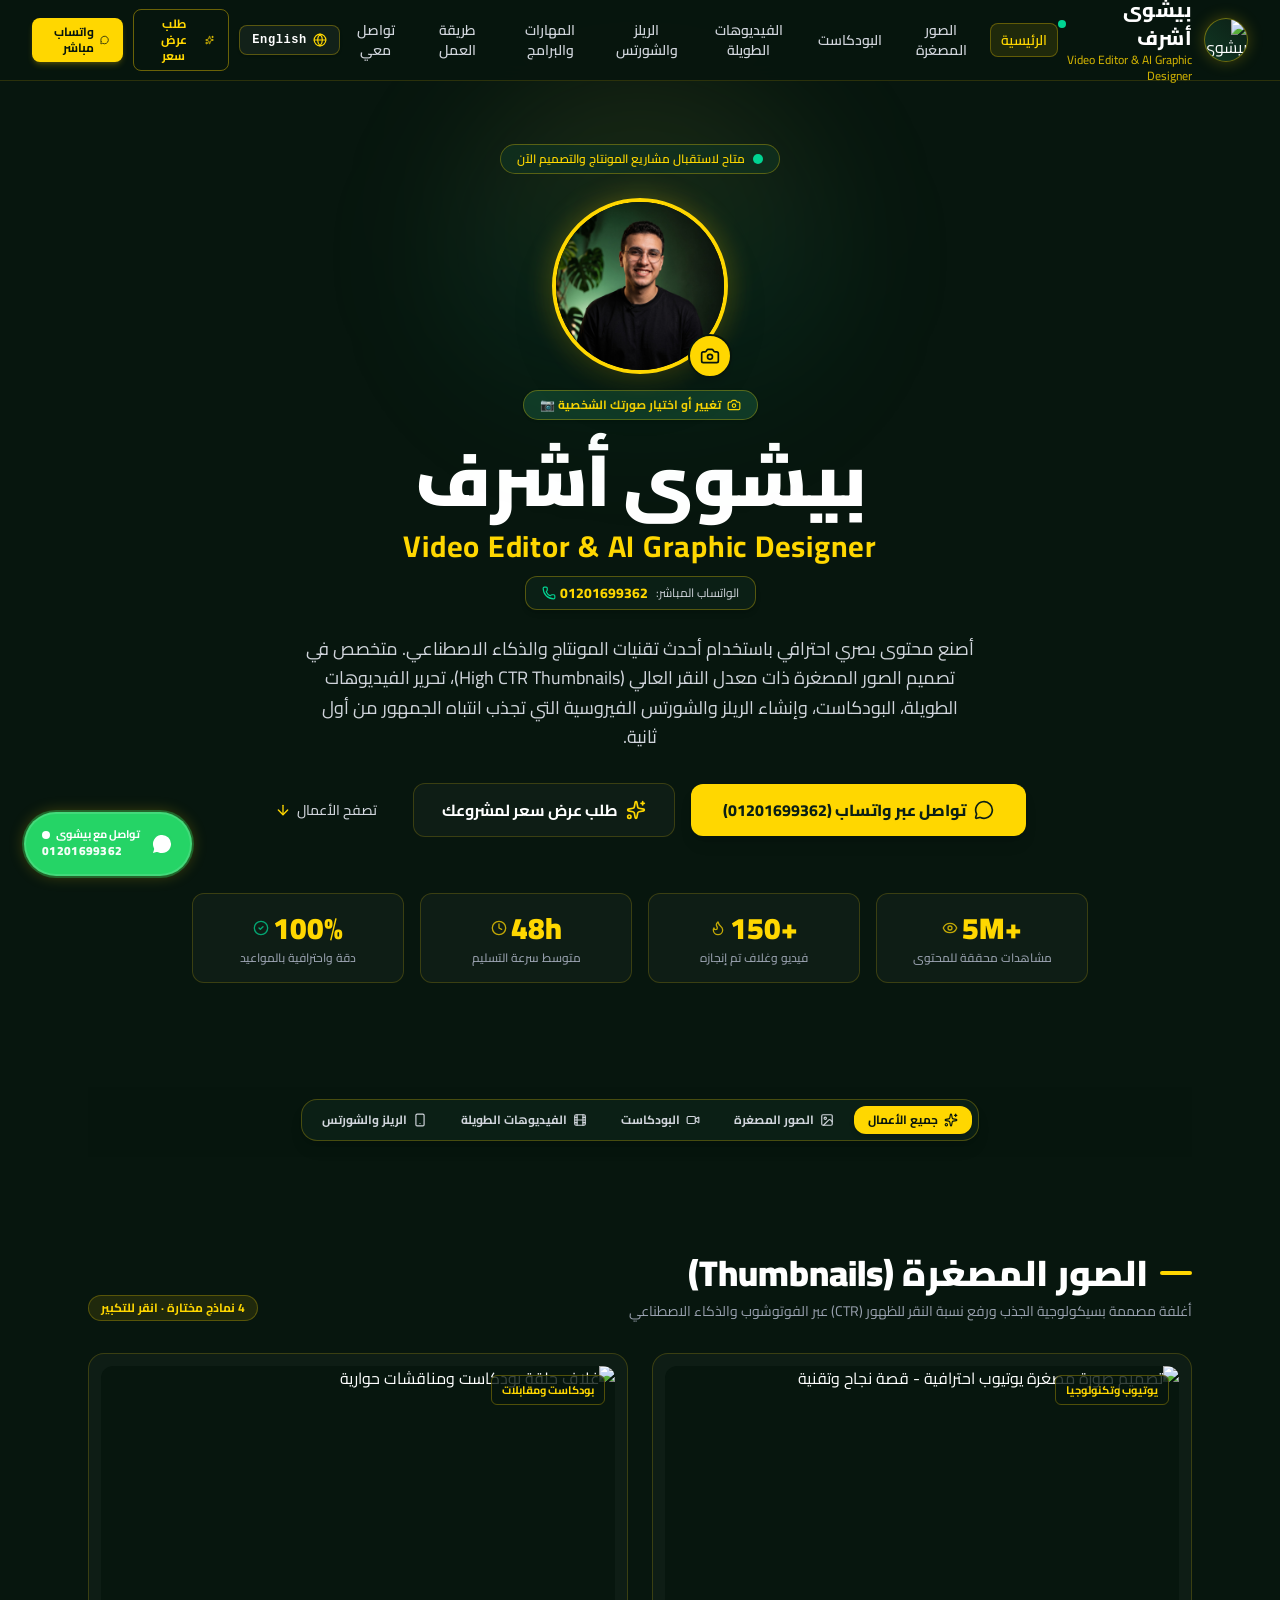
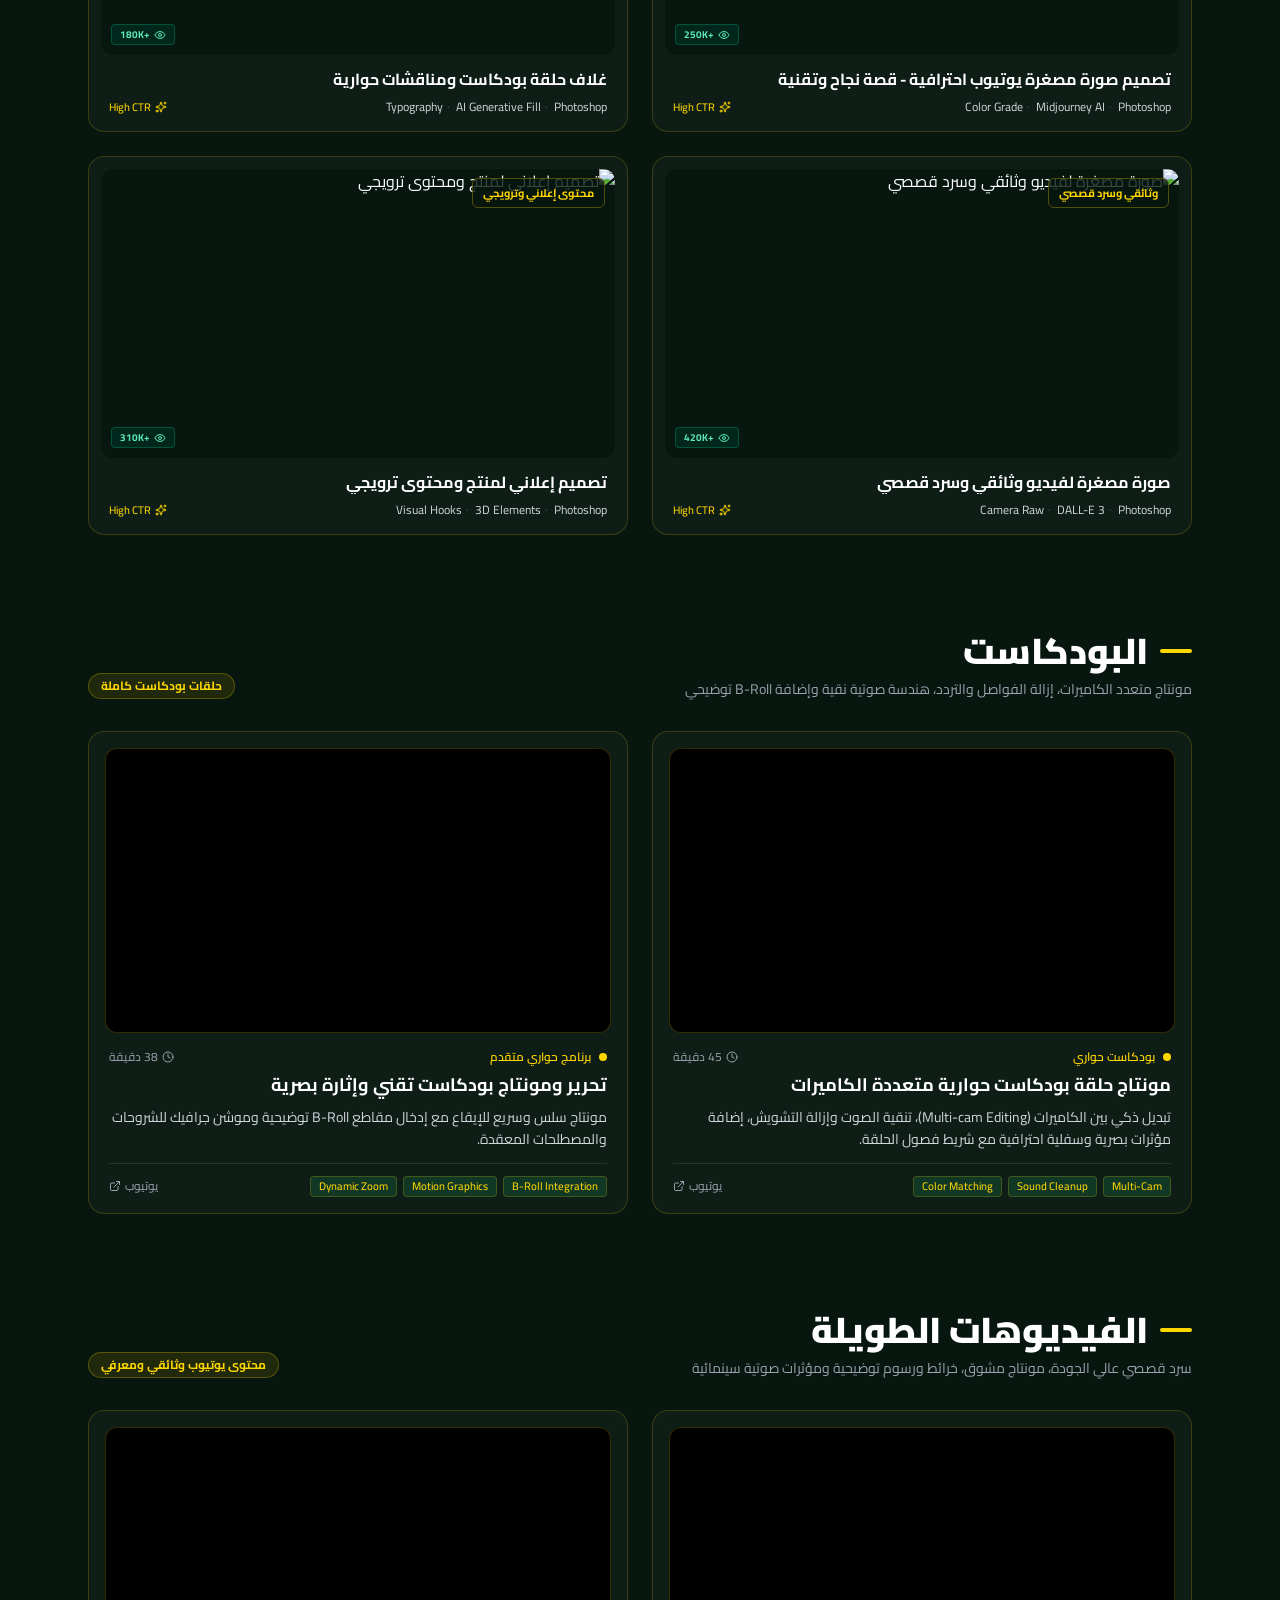
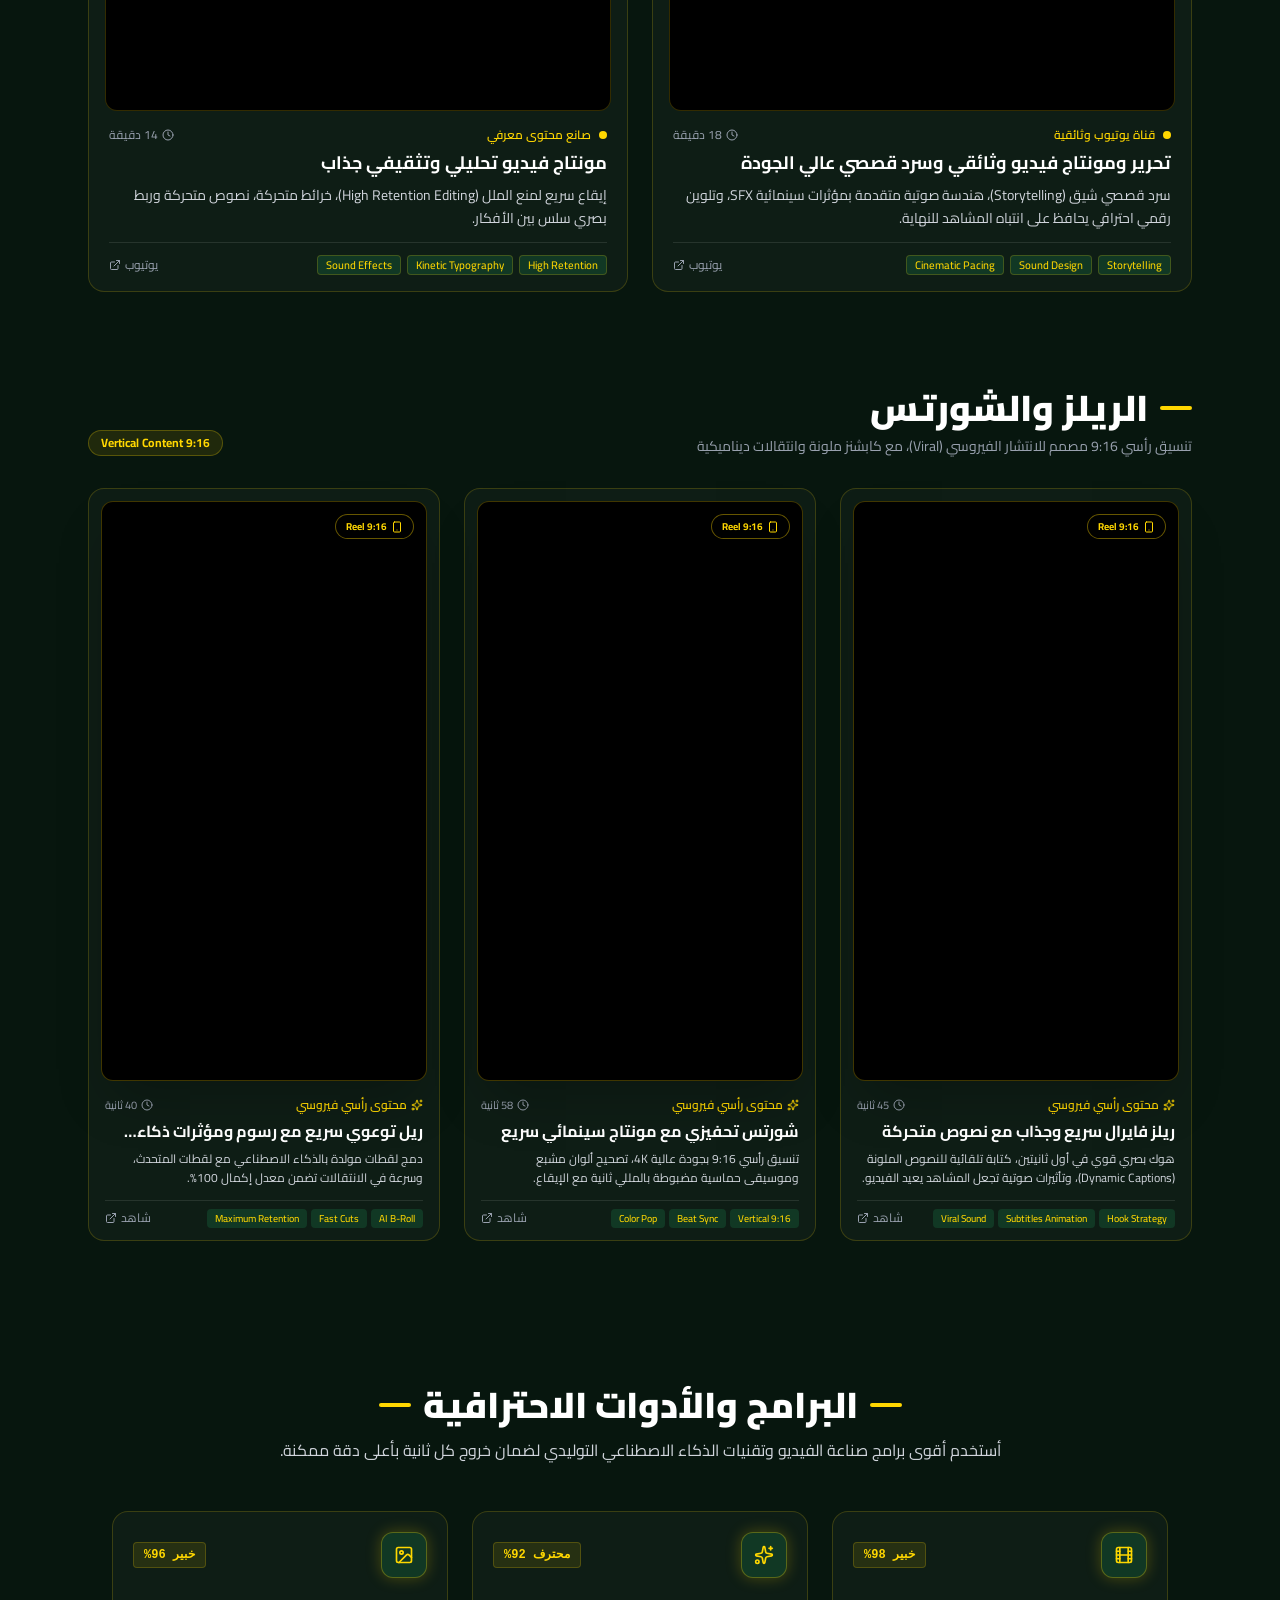
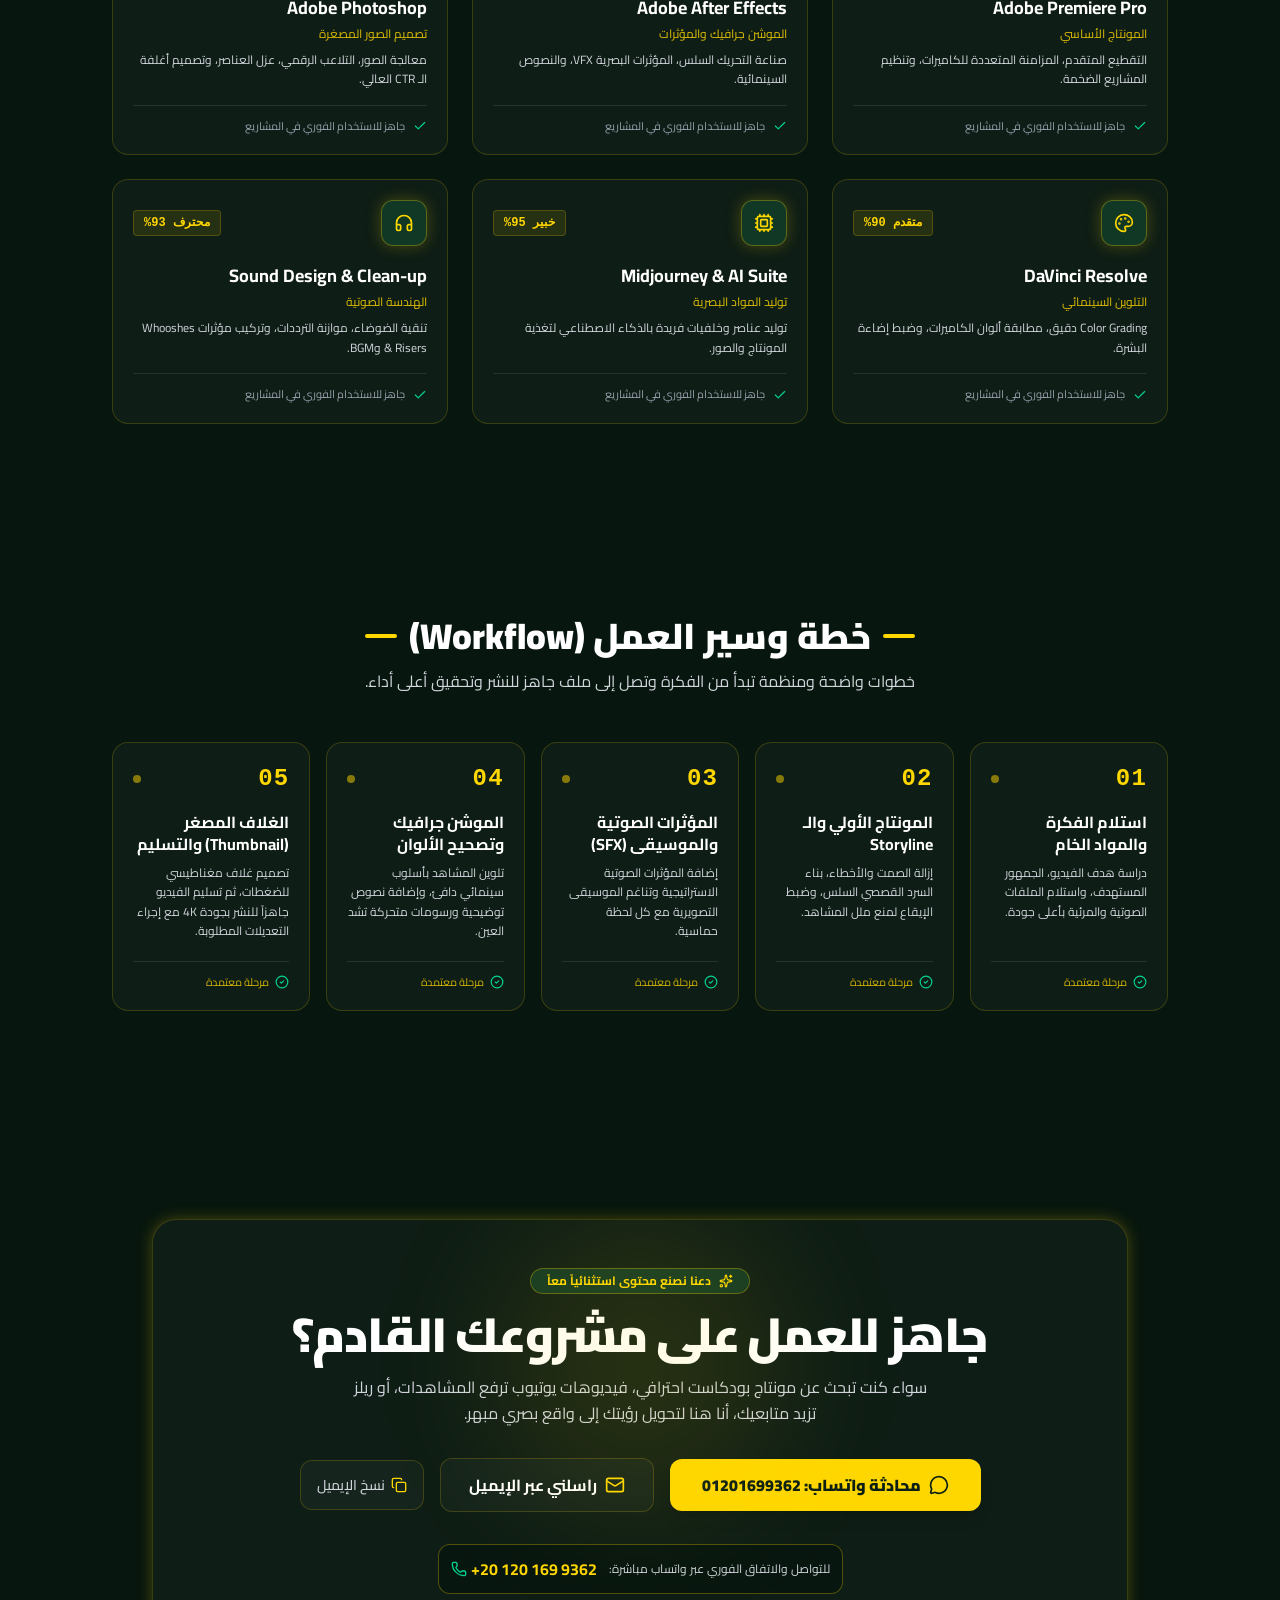
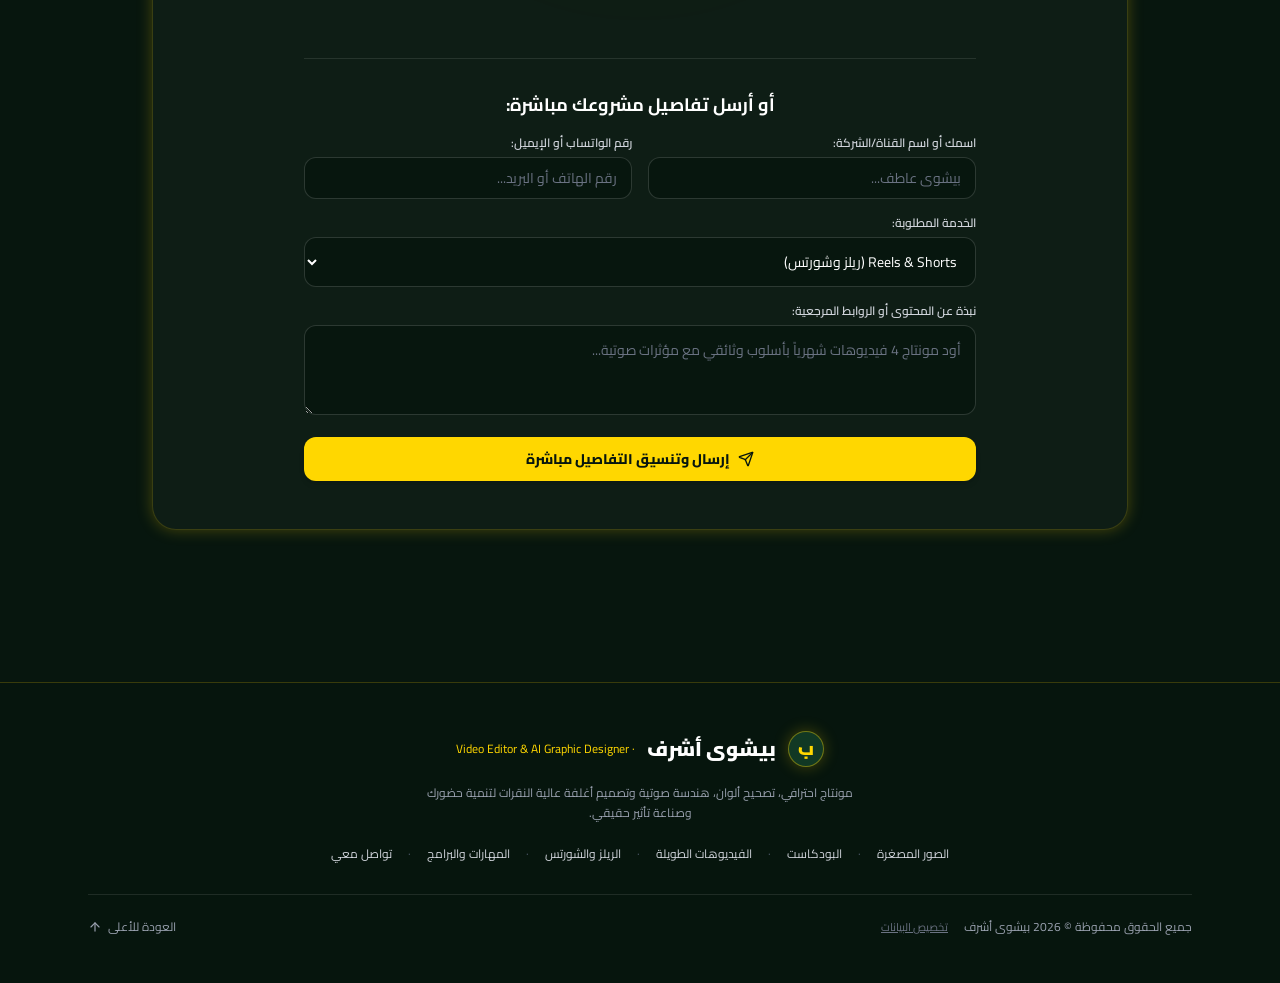
==== commit 5db91a5f: "Deploy bilingual update to GitHub Pages" ====
--- a/index.html
+++ b/index.html
@@ -12,8 +12,8 @@
     <link rel="preconnect" href="https://fonts.googleapis.com">
     <link rel="preconnect" href="https://fonts.gstatic.com" crossorigin>
     <link href="https://fonts.googleapis.com/css2?family=Cairo:wght@300;400;500;600;700;800;900&display=swap" rel="stylesheet">
-    <script type="module" crossorigin src="./assets/index-Cist6p8d.js"></script>
-    <link rel="stylesheet" crossorigin href="./assets/index-CeAwwyta.css">
+    <script type="module" crossorigin src="./assets/index-B4LfS-LK.js"></script>
+    <link rel="stylesheet" crossorigin href="./assets/index-DqSqOCEI.css">
   </head>
   <body class="bg-[#0b1f15] text-[#ffffff] antialiased selection:bg-[#ffd700] selection:text-[#0b1f15]">
     <div id="root"></div>
--- a/assets/index-DqSqOCEI.css
+++ b/assets/index-DqSqOCEI.css
@@ -0,0 +1,2 @@
+/*! tailwindcss v4.3.3 | MIT License | https://tailwindcss.com */
+@layer properties{@supports (((-webkit-hyphens:none)) and (not (margin-trim:inline))) or ((-moz-orient:inline) and (not (color:rgb(from red r g b)))){*,:before,:after,::backdrop{--tw-translate-x:0;--tw-translate-y:0;--tw-translate-z:0;--tw-space-y-reverse:0;--tw-border-style:solid;--tw-gradient-position:initial;--tw-gradient-from:#0000;--tw-gradient-via:#0000;--tw-gradient-to:#0000;--tw-gradient-stops:initial;--tw-gradient-via-stops:initial;--tw-gradient-from-position:0%;--tw-gradient-via-position:50%;--tw-gradient-to-position:100%;--tw-leading:initial;--tw-font-weight:initial;--tw-tracking:initial;--tw-shadow:0 0 #0000;--tw-shadow-color:initial;--tw-shadow-alpha:100%;--tw-inset-shadow:0 0 #0000;--tw-inset-shadow-color:initial;--tw-inset-shadow-alpha:100%;--tw-ring-color:initial;--tw-ring-shadow:0 0 #0000;--tw-inset-ring-color:initial;--tw-inset-ring-shadow:0 0 #0000;--tw-ring-inset:initial;--tw-ring-offset-width:0px;--tw-ring-offset-color:#fff;--tw-ring-offset-shadow:0 0 #0000;--tw-blur:initial;--tw-brightness:initial;--tw-contrast:initial;--tw-grayscale:initial;--tw-hue-rotate:initial;--tw-invert:initial;--tw-opacity:initial;--tw-saturate:initial;--tw-sepia:initial;--tw-drop-shadow:initial;--tw-drop-shadow-color:initial;--tw-drop-shadow-alpha:100%;--tw-drop-shadow-size:initial;--tw-backdrop-blur:initial;--tw-backdrop-brightness:initial;--tw-backdrop-contrast:initial;--tw-backdrop-grayscale:initial;--tw-backdrop-hue-rotate:initial;--tw-backdrop-invert:initial;--tw-backdrop-opacity:initial;--tw-backdrop-saturate:initial;--tw-backdrop-sepia:initial;--tw-duration:initial;--tw-scale-x:1;--tw-scale-y:1;--tw-scale-z:1}}}@layer theme{:root,:host{--font-sans:-apple-system, BlinkMacSystemFont, "Segoe UI", Roboto, "Helvetica Neue", "Noto Sans", Arial, sans-serif, "Apple Color Emoji", "Segoe UI Emoji", "Segoe UI Symbol", "Noto Color Emoji";--font-mono:ui-monospace, SFMono-Regular, Menlo, Monaco, Consolas, "Liberation Mono", "Courier New", monospace;--color-red-300:oklch(80.8% .114 19.571);--color-red-400:oklch(70.4% .191 22.216);--color-emerald-300:oklch(84.5% .143 164.978);--color-emerald-400:oklch(76.5% .177 163.223);--color-emerald-500:oklch(69.6% .17 162.48);--color-emerald-900:oklch(37.8% .077 168.94);--color-emerald-950:oklch(26.2% .051 172.552);--color-gray-200:oklch(92.8% .006 264.531);--color-gray-300:oklch(87.2% .01 258.338);--color-gray-400:oklch(70.7% .022 261.325);--color-gray-500:oklch(55.1% .027 264.364);--color-gray-600:oklch(44.6% .03 256.802);--color-black:#000;--color-white:#fff;--spacing:.25rem;--container-md:28rem;--container-lg:32rem;--container-xl:36rem;--container-2xl:42rem;--container-3xl:48rem;--container-4xl:56rem;--container-5xl:64rem;--container-6xl:72rem;--container-7xl:80rem;--text-xs:.75rem;--text-xs--line-height:calc(1 / .75);--text-sm:.875rem;--text-sm--line-height:calc(1.25 / .875);--text-base:1rem;--text-base--line-height:calc(1.5 / 1);--text-lg:1.125rem;--text-lg--line-height:calc(1.75 / 1.125);--text-xl:1.25rem;--text-xl--line-height:calc(1.75 / 1.25);--text-2xl:1.5rem;--text-2xl--line-height:calc(2 / 1.5);--text-3xl:1.875rem;--text-3xl--line-height:calc(2.25 / 1.875);--text-4xl:2.25rem;--text-4xl--line-height:calc(2.5 / 2.25);--text-5xl:3rem;--text-5xl--line-height:1;--text-6xl:3.75rem;--text-6xl--line-height:1;--text-7xl:4.5rem;--text-7xl--line-height:1;--font-weight-normal:400;--font-weight-medium:500;--font-weight-semibold:600;--font-weight-bold:700;--font-weight-extrabold:800;--font-weight-black:900;--tracking-tight:-.025em;--tracking-wide:.025em;--tracking-wider:.05em;--leading-tight:1.25;--leading-snug:1.375;--leading-relaxed:1.625;--radius-md:.375rem;--radius-lg:.5rem;--radius-xl:.75rem;--radius-2xl:1rem;--radius-3xl:1.5rem;--animate-ping:ping 1s cubic-bezier(0, 0, .2, 1) infinite;--animate-pulse:pulse 2s cubic-bezier(.4, 0, .6, 1) infinite;--animate-bounce:bounce 1s infinite;--blur-sm:8px;--blur-md:12px;--blur-xl:24px;--blur-3xl:64px;--aspect-video:16 / 9;--default-transition-duration:.15s;--default-transition-timing-function:cubic-bezier(.4, 0, .2, 1);--default-font-family:var(--font-sans);--default-mono-font-family:var(--font-mono)}}@layer base{*,:after,:before,::backdrop{box-sizing:border-box;border:0 solid;margin:0;padding:0}::file-selector-button{box-sizing:border-box;border:0 solid;margin:0;padding:0}html,:host{-webkit-text-size-adjust:100%;tab-size:4;line-height:1.5;font-family:var(--default-font-family,-apple-system, BlinkMacSystemFont, "Segoe UI", Roboto, "Helvetica Neue", "Noto Sans", Arial, sans-serif, "Apple Color Emoji", "Segoe UI Emoji", "Segoe UI Symbol", "Noto Color Emoji");font-feature-settings:var(--default-font-feature-settings,normal);font-variation-settings:var(--default-font-variation-settings,normal);-webkit-tap-highlight-color:transparent}hr{height:0;color:inherit;border-top-width:1px}abbr:where([title]){-webkit-text-decoration:underline dotted;text-decoration:underline dotted}h1,h2,h3,h4,h5,h6{font-size:inherit;font-weight:inherit}a{color:inherit;-webkit-text-decoration:inherit;-webkit-text-decoration:inherit;-webkit-text-decoration:inherit;-webkit-text-decoration:inherit;text-decoration:inherit}b,strong{font-weight:bolder}code,kbd,samp,pre{font-family:var(--default-mono-font-family,ui-monospace, SFMono-Regular, Menlo, Monaco, Consolas, "Liberation Mono", "Courier New", monospace);font-feature-settings:var(--default-mono-font-feature-settings,normal);font-variation-settings:var(--default-mono-font-variation-settings,normal);font-size:1em}small{font-size:80%}sub,sup{vertical-align:baseline;font-size:75%;line-height:0;position:relative}sub{bottom:-.25em}sup{top:-.5em}table{text-indent:0;border-color:inherit;border-collapse:collapse}:-moz-focusring:where(:not(iframe)){outline:auto}progress{vertical-align:baseline}summary{display:list-item}ol,ul,menu{list-style:none}img,svg,video,canvas,audio,iframe,embed,object{vertical-align:middle;display:block}img,video{max-width:100%;height:auto}button,input,select,optgroup,textarea{font:inherit;font-feature-settings:inherit;font-variation-settings:inherit;letter-spacing:inherit;color:inherit;opacity:1;background-color:#0000;border-radius:0}::file-selector-button{font:inherit;font-feature-settings:inherit;font-variation-settings:inherit;letter-spacing:inherit;color:inherit;opacity:1;background-color:#0000;border-radius:0}:where(select:is([multiple],[size])) optgroup{font-weight:bolder}:where(select:is([multiple],[size])) optgroup option{padding-inline-start:20px}::file-selector-button{margin-inline-end:4px}::placeholder{opacity:1}@supports (not ((-webkit-appearance:-apple-pay-button))) or (contain-intrinsic-size:1px){::placeholder{color:currentColor}@supports (color:color-mix(in lab, red, red)){::placeholder{color:color-mix(in oklab, currentcolor 50%, transparent)}}}textarea{resize:vertical}::-webkit-search-decoration{-webkit-appearance:none}::-webkit-date-and-time-value{min-height:1lh;text-align:inherit}::-webkit-datetime-edit{display:inline-flex}::-webkit-datetime-edit-fields-wrapper{padding:0}::-webkit-datetime-edit{padding-block:0}::-webkit-datetime-edit-year-field{padding-block:0}::-webkit-datetime-edit-month-field{padding-block:0}::-webkit-datetime-edit-day-field{padding-block:0}::-webkit-datetime-edit-hour-field{padding-block:0}::-webkit-datetime-edit-minute-field{padding-block:0}::-webkit-datetime-edit-second-field{padding-block:0}::-webkit-datetime-edit-millisecond-field{padding-block:0}::-webkit-datetime-edit-meridiem-field{padding-block:0}::-webkit-calendar-picker-indicator{line-height:1}:-moz-ui-invalid{box-shadow:none}button,input:where([type=button],[type=reset],[type=submit]){appearance:button}::file-selector-button{appearance:button}::-webkit-inner-spin-button{height:auto}::-webkit-outer-spin-button{height:auto}[hidden]:where(:not([hidden=until-found])){display:none!important}*{font-family:Cairo,system-ui,-apple-system,BlinkMacSystemFont,Segoe UI,Roboto,sans-serif}html{scroll-behavior:smooth}body{color:#fff;background-color:#07160e;overflow-x:hidden}}@layer components;@layer utilities{.pointer-events-none{pointer-events:none}.absolute{position:absolute}.fixed{position:fixed}.relative{position:relative}.sticky{position:sticky}.-inset-1{inset:calc(var(--spacing) * -1)}.inset-0{inset:0}.top-0{top:0}.top-1\/4{top:25%}.top-2\.5{top:calc(var(--spacing) * 2.5)}.top-3{top:calc(var(--spacing) * 3)}.top-20{top:calc(var(--spacing) * 20)}.-right-1{right:calc(var(--spacing) * -1)}.right-0{right:0}.right-1\/2{right:50%}.right-2\.5{right:calc(var(--spacing) * 2.5)}.right-3{right:calc(var(--spacing) * 3)}.right-6{right:calc(var(--spacing) * 6)}.-bottom-1{bottom:calc(var(--spacing) * -1)}.bottom-2\.5{bottom:calc(var(--spacing) * 2.5)}.bottom-6{bottom:calc(var(--spacing) * 6)}.bottom-full{bottom:100%}.left-0{left:0}.left-1\/2{left:50%}.left-2\.5{left:calc(var(--spacing) * 2.5)}.left-6{left:calc(var(--spacing) * 6)}.z-10{z-index:10}.z-20{z-index:20}.z-30{z-index:30}.z-40{z-index:40}.z-50{z-index:50}.mx-auto{margin-inline:auto}.mt-0\.5{margin-top:calc(var(--spacing) * .5)}.mt-1{margin-top:var(--spacing)}.mt-2{margin-top:calc(var(--spacing) * 2)}.mt-4{margin-top:calc(var(--spacing) * 4)}.mt-5{margin-top:calc(var(--spacing) * 5)}.mt-8{margin-top:calc(var(--spacing) * 8)}.mt-16{margin-top:calc(var(--spacing) * 16)}.mr-2{margin-right:calc(var(--spacing) * 2)}.mb-1{margin-bottom:var(--spacing)}.mb-1\.5{margin-bottom:calc(var(--spacing) * 1.5)}.mb-2{margin-bottom:calc(var(--spacing) * 2)}.mb-2\.5{margin-bottom:calc(var(--spacing) * 2.5)}.mb-3{margin-bottom:calc(var(--spacing) * 3)}.mb-4{margin-bottom:calc(var(--spacing) * 4)}.mb-6{margin-bottom:calc(var(--spacing) * 6)}.mb-8{margin-bottom:calc(var(--spacing) * 8)}.mb-12{margin-bottom:calc(var(--spacing) * 12)}.mb-14{margin-bottom:calc(var(--spacing) * 14)}.ml-2{margin-left:calc(var(--spacing) * 2)}.line-clamp-1{-webkit-line-clamp:1;-webkit-box-orient:vertical;display:-webkit-box;overflow:hidden}.line-clamp-2{-webkit-line-clamp:2;-webkit-box-orient:vertical;display:-webkit-box;overflow:hidden}.block{display:block}.flex{display:flex}.grid{display:grid}.hidden{display:none}.inline-block{display:inline-block}.inline-flex{display:inline-flex}.aspect-\[9\/16\]{aspect-ratio:9/16}.aspect-video{aspect-ratio:var(--aspect-video)}.h-1{height:var(--spacing)}.h-2{height:calc(var(--spacing) * 2)}.h-2\.5{height:calc(var(--spacing) * 2.5)}.h-3{height:calc(var(--spacing) * 3)}.h-3\.5{height:calc(var(--spacing) * 3.5)}.h-4{height:calc(var(--spacing) * 4)}.h-5{height:calc(var(--spacing) * 5)}.h-6{height:calc(var(--spacing) * 6)}.h-7{height:calc(var(--spacing) * 7)}.h-9{height:calc(var(--spacing) * 9)}.h-10{height:calc(var(--spacing) * 10)}.h-11{height:calc(var(--spacing) * 11)}.h-20{height:calc(var(--spacing) * 20)}.h-36{height:calc(var(--spacing) * 36)}.h-72{height:calc(var(--spacing) * 72)}.h-96{height:calc(var(--spacing) * 96)}.h-auto{height:auto}.h-full{height:100%}.max-h-\[50vh\]{max-height:50vh}.max-h-\[55vh\]{max-height:55vh}.max-h-\[75vh\]{max-height:75vh}.max-h-\[90vh\]{max-height:90vh}.max-h-\[92vh\]{max-height:92vh}.min-h-screen{min-height:100vh}.w-2{width:calc(var(--spacing) * 2)}.w-2\.5{width:calc(var(--spacing) * 2.5)}.w-3{width:calc(var(--spacing) * 3)}.w-3\.5{width:calc(var(--spacing) * 3.5)}.w-4{width:calc(var(--spacing) * 4)}.w-5{width:calc(var(--spacing) * 5)}.w-6{width:calc(var(--spacing) * 6)}.w-7{width:calc(var(--spacing) * 7)}.w-8{width:calc(var(--spacing) * 8)}.w-9{width:calc(var(--spacing) * 9)}.w-10{width:calc(var(--spacing) * 10)}.w-11{width:calc(var(--spacing) * 11)}.w-36{width:calc(var(--spacing) * 36)}.w-72{width:calc(var(--spacing) * 72)}.w-96{width:calc(var(--spacing) * 96)}.w-full{width:100%}.max-w-2xl{max-width:var(--container-2xl)}.max-w-3xl{max-width:var(--container-3xl)}.max-w-4xl{max-width:var(--container-4xl)}.max-w-5xl{max-width:var(--container-5xl)}.max-w-6xl{max-width:var(--container-6xl)}.max-w-7xl{max-width:var(--container-7xl)}.max-w-\[340px\]{max-width:340px}.max-w-full{max-width:100%}.max-w-lg{max-width:var(--container-lg)}.max-w-md{max-width:var(--container-md)}.max-w-xl{max-width:var(--container-xl)}.flex-1{flex:1}.shrink-0{flex-shrink:0}.grow{flex-grow:1}.-translate-x-1\/2{--tw-translate-x:calc(calc(1 / 2 * 100%) * -1);translate:var(--tw-translate-x) var(--tw-translate-y)}.translate-x-1\/2{--tw-translate-x:calc(1 / 2 * 100%);translate:var(--tw-translate-x) var(--tw-translate-y)}.-translate-y-1\/2{--tw-translate-y:calc(calc(1 / 2 * 100%) * -1);translate:var(--tw-translate-x) var(--tw-translate-y)}.animate-bounce{animation:var(--animate-bounce)}.animate-ping{animation:var(--animate-ping)}.animate-pulse{animation:var(--animate-pulse)}.cursor-pointer{cursor:pointer}.scroll-mt-24{scroll-margin-top:calc(var(--spacing) * 24)}.scroll-mt-28{scroll-margin-top:calc(var(--spacing) * 28)}.grid-cols-1{grid-template-columns:repeat(1,minmax(0,1fr))}.grid-cols-2{grid-template-columns:repeat(2,minmax(0,1fr))}.flex-col{flex-direction:column}.flex-wrap{flex-wrap:wrap}.items-center{align-items:center}.justify-between{justify-content:space-between}.justify-center{justify-content:center}.justify-end{justify-content:flex-end}.gap-1{gap:var(--spacing)}.gap-1\.5{gap:calc(var(--spacing) * 1.5)}.gap-2{gap:calc(var(--spacing) * 2)}.gap-2\.5{gap:calc(var(--spacing) * 2.5)}.gap-3{gap:calc(var(--spacing) * 3)}.gap-4{gap:calc(var(--spacing) * 4)}.gap-6{gap:calc(var(--spacing) * 6)}:where(.space-y-2>:not(:last-child)){--tw-space-y-reverse:0;margin-block-start:calc(calc(var(--spacing) * 2) * var(--tw-space-y-reverse));margin-block-end:calc(calc(var(--spacing) * 2) * calc(1 - var(--tw-space-y-reverse)))}:where(.space-y-3>:not(:last-child)){--tw-space-y-reverse:0;margin-block-start:calc(calc(var(--spacing) * 3) * var(--tw-space-y-reverse));margin-block-end:calc(calc(var(--spacing) * 3) * calc(1 - var(--tw-space-y-reverse)))}:where(.space-y-4>:not(:last-child)){--tw-space-y-reverse:0;margin-block-start:calc(calc(var(--spacing) * 4) * var(--tw-space-y-reverse));margin-block-end:calc(calc(var(--spacing) * 4) * calc(1 - var(--tw-space-y-reverse)))}:where(.space-y-6>:not(:last-child)){--tw-space-y-reverse:0;margin-block-start:calc(calc(var(--spacing) * 6) * var(--tw-space-y-reverse));margin-block-end:calc(calc(var(--spacing) * 6) * calc(1 - var(--tw-space-y-reverse)))}:where(.space-y-24>:not(:last-child)){--tw-space-y-reverse:0;margin-block-start:calc(calc(var(--spacing) * 24) * var(--tw-space-y-reverse));margin-block-end:calc(calc(var(--spacing) * 24) * calc(1 - var(--tw-space-y-reverse)))}.self-start{align-self:flex-start}.overflow-auto{overflow:auto}.overflow-hidden{overflow:hidden}.overflow-x-auto{overflow-x:auto}.overflow-y-auto{overflow-y:auto}.rounded{border-radius:.25rem}.rounded-2xl{border-radius:var(--radius-2xl)}.rounded-3xl{border-radius:var(--radius-3xl)}.rounded-full{border-radius:2147483647px}.rounded-lg{border-radius:var(--radius-lg)}.rounded-md{border-radius:var(--radius-md)}.rounded-xl{border-radius:var(--radius-xl)}.border{border-style:var(--tw-border-style);border-width:1px}.border-2{border-style:var(--tw-border-style);border-width:2px}.border-4{border-style:var(--tw-border-style);border-width:4px}.border-t{border-top-style:var(--tw-border-style);border-top-width:1px}.border-b{border-bottom-style:var(--tw-border-style);border-bottom-width:1px}.border-\[\#07160e\]{border-color:#07160e}.border-\[\#ffd700\]{border-color:gold}.border-\[\#ffd700\]\/15{border-color:oklab(88.6771% -.0169252 .181398/.15)}.border-\[\#ffd700\]\/20{border-color:oklab(88.6771% -.0169252 .181398/.2)}.border-\[\#ffd700\]\/25{border-color:oklab(88.6771% -.0169252 .181398/.25)}.border-\[\#ffd700\]\/30{border-color:oklab(88.6771% -.0169252 .181398/.3)}.border-\[\#ffd700\]\/40{border-color:oklab(88.6771% -.0169252 .181398/.4)}.border-emerald-500\/30{border-color:#00bb7f4d}@supports (color:color-mix(in lab, red, red)){.border-emerald-500\/30{border-color:color-mix(in oklab, var(--color-emerald-500) 30%, transparent)}}.border-white\/10{border-color:#ffffff1a}@supports (color:color-mix(in lab, red, red)){.border-white\/10{border-color:color-mix(in oklab, var(--color-white) 10%, transparent)}}.border-white\/15{border-color:#ffffff26}@supports (color:color-mix(in lab, red, red)){.border-white\/15{border-color:color-mix(in oklab, var(--color-white) 15%, transparent)}}.border-white\/20{border-color:#fff3}@supports (color:color-mix(in lab, red, red)){.border-white\/20{border-color:color-mix(in oklab, var(--color-white) 20%, transparent)}}.bg-\[\#0b1f15\]{background-color:#0b1f15}.bg-\[\#0b1f15\]\/80{background-color:oklab(21.8765% -.0310263 .0111981/.8)}.bg-\[\#25D366\]{background-color:#25d366}.bg-\[\#07160e\]{background-color:#07160e}.bg-\[\#07160e\]\/80{background-color:oklab(18.3444% -.0252444 .00952056/.8)}.bg-\[\#07160e\]\/90{background-color:oklab(18.3444% -.0252444 .00952056/.9)}.bg-\[\#07160e\]\/95{background-color:oklab(18.3444% -.0252444 .00952056/.95)}.bg-\[\#113824\]{background-color:#113824}.bg-\[\#113824\]\/60{background-color:oklab(30.651% -.0530299 .0216057/.6)}.bg-\[\#ffd700\]{background-color:gold}.bg-\[\#ffd700\]\/10{background-color:oklab(88.6771% -.0169252 .181398/.1)}.bg-\[\#ffd700\]\/50{background-color:oklab(88.6771% -.0169252 .181398/.5)}.bg-black{background-color:var(--color-black)}.bg-black\/60{background-color:#0009}@supports (color:color-mix(in lab, red, red)){.bg-black\/60{background-color:color-mix(in oklab, var(--color-black) 60%, transparent)}}.bg-black\/75{background-color:#000000bf}@supports (color:color-mix(in lab, red, red)){.bg-black\/75{background-color:color-mix(in oklab, var(--color-black) 75%, transparent)}}.bg-black\/80{background-color:#000c}@supports (color:color-mix(in lab, red, red)){.bg-black\/80{background-color:color-mix(in oklab, var(--color-black) 80%, transparent)}}.bg-black\/85{background-color:#000000d9}@supports (color:color-mix(in lab, red, red)){.bg-black\/85{background-color:color-mix(in oklab, var(--color-black) 85%, transparent)}}.bg-emerald-400{background-color:var(--color-emerald-400)}.bg-emerald-900\/60{background-color:#004e3b99}@supports (color:color-mix(in lab, red, red)){.bg-emerald-900\/60{background-color:color-mix(in oklab, var(--color-emerald-900) 60%, transparent)}}.bg-emerald-950\/80{background-color:#002c22cc}@supports (color:color-mix(in lab, red, red)){.bg-emerald-950\/80{background-color:color-mix(in oklab, var(--color-emerald-950) 80%, transparent)}}.bg-white{background-color:var(--color-white)}.bg-white\/5{background-color:#ffffff0d}@supports (color:color-mix(in lab, red, red)){.bg-white\/5{background-color:color-mix(in oklab, var(--color-white) 5%, transparent)}}.bg-gradient-to-b{--tw-gradient-position:to bottom in oklab;background-image:linear-gradient(var(--tw-gradient-stops))}.bg-gradient-to-t{--tw-gradient-position:to top in oklab;background-image:linear-gradient(var(--tw-gradient-stops))}.bg-gradient-to-tr{--tw-gradient-position:to top right in oklab;background-image:linear-gradient(var(--tw-gradient-stops))}.from-\[\#07160e\]\/90{--tw-gradient-from:oklab(18.3444% -.0252444 .00952056/.9);--tw-gradient-stops:var(--tw-gradient-via-stops,var(--tw-gradient-position), var(--tw-gradient-from) var(--tw-gradient-from-position), var(--tw-gradient-to) var(--tw-gradient-to-position))}.from-\[\#113824\]{--tw-gradient-from:#113824;--tw-gradient-stops:var(--tw-gradient-via-stops,var(--tw-gradient-position), var(--tw-gradient-from) var(--tw-gradient-from-position), var(--tw-gradient-to) var(--tw-gradient-to-position))}.from-\[\#ffd700\]\/10{--tw-gradient-from:oklab(88.6771% -.0169252 .181398/.1);--tw-gradient-stops:var(--tw-gradient-via-stops,var(--tw-gradient-position), var(--tw-gradient-from) var(--tw-gradient-from-position), var(--tw-gradient-to) var(--tw-gradient-to-position))}.via-\[\#10b981\]\/10{--tw-gradient-via:oklab(69.5873% -.142158 .0448781/.1);--tw-gradient-via-stops:var(--tw-gradient-position), var(--tw-gradient-from) var(--tw-gradient-from-position), var(--tw-gradient-via) var(--tw-gradient-via-position), var(--tw-gradient-to) var(--tw-gradient-to-position);--tw-gradient-stops:var(--tw-gradient-via-stops)}.via-\[\#07160e\]\/20{--tw-gradient-via:oklab(18.3444% -.0252444 .00952056/.2);--tw-gradient-via-stops:var(--tw-gradient-position), var(--tw-gradient-from) var(--tw-gradient-from-position), var(--tw-gradient-via) var(--tw-gradient-via-position), var(--tw-gradient-to) var(--tw-gradient-to-position);--tw-gradient-stops:var(--tw-gradient-via-stops)}.to-\[\#0b1f15\]{--tw-gradient-to:#0b1f15;--tw-gradient-stops:var(--tw-gradient-via-stops,var(--tw-gradient-position), var(--tw-gradient-from) var(--tw-gradient-from-position), var(--tw-gradient-to) var(--tw-gradient-to-position))}.to-transparent{--tw-gradient-to:transparent;--tw-gradient-stops:var(--tw-gradient-via-stops,var(--tw-gradient-position), var(--tw-gradient-from) var(--tw-gradient-from-position), var(--tw-gradient-to) var(--tw-gradient-to-position))}.fill-white{fill:var(--color-white)}.object-contain{object-fit:contain}.object-cover{object-fit:cover}.p-1\.5{padding:calc(var(--spacing) * 1.5)}.p-2{padding:calc(var(--spacing) * 2)}.p-2\.5{padding:calc(var(--spacing) * 2.5)}.p-3{padding:calc(var(--spacing) * 3)}.p-3\.5{padding:calc(var(--spacing) * 3.5)}.p-4{padding:calc(var(--spacing) * 4)}.p-5{padding:calc(var(--spacing) * 5)}.p-6{padding:calc(var(--spacing) * 6)}.p-8{padding:calc(var(--spacing) * 8)}.px-1{padding-inline:var(--spacing)}.px-2{padding-inline:calc(var(--spacing) * 2)}.px-2\.5{padding-inline:calc(var(--spacing) * 2.5)}.px-3{padding-inline:calc(var(--spacing) * 3)}.px-3\.5{padding-inline:calc(var(--spacing) * 3.5)}.px-4{padding-inline:calc(var(--spacing) * 4)}.px-5{padding-inline:calc(var(--spacing) * 5)}.px-6{padding-inline:calc(var(--spacing) * 6)}.px-7{padding-inline:calc(var(--spacing) * 7)}.px-8{padding-inline:calc(var(--spacing) * 8)}.py-0\.5{padding-block:calc(var(--spacing) * .5)}.py-1{padding-block:var(--spacing)}.py-1\.5{padding-block:calc(var(--spacing) * 1.5)}.py-2{padding-block:calc(var(--spacing) * 2)}.py-2\.5{padding-block:calc(var(--spacing) * 2.5)}.py-3{padding-block:calc(var(--spacing) * 3)}.py-3\.5{padding-block:calc(var(--spacing) * 3.5)}.py-6{padding-block:calc(var(--spacing) * 6)}.py-12{padding-block:calc(var(--spacing) * 12)}.py-16{padding-block:calc(var(--spacing) * 16)}.pt-2{padding-top:calc(var(--spacing) * 2)}.pt-3{padding-top:calc(var(--spacing) * 3)}.pt-4{padding-top:calc(var(--spacing) * 4)}.pt-6{padding-top:calc(var(--spacing) * 6)}.pt-8{padding-top:calc(var(--spacing) * 8)}.pt-28{padding-top:calc(var(--spacing) * 28)}.pb-1{padding-bottom:var(--spacing)}.pb-4{padding-bottom:calc(var(--spacing) * 4)}.pb-16{padding-bottom:calc(var(--spacing) * 16)}.text-center{text-align:center}.text-right{text-align:right}.text-start{text-align:start}.font-mono{font-family:var(--font-mono)}.text-2xl{font-size:var(--text-2xl);line-height:var(--tw-leading,var(--text-2xl--line-height))}.text-3xl{font-size:var(--text-3xl);line-height:var(--tw-leading,var(--text-3xl--line-height))}.text-5xl{font-size:var(--text-5xl);line-height:var(--tw-leading,var(--text-5xl--line-height))}.text-base{font-size:var(--text-base);line-height:var(--tw-leading,var(--text-base--line-height))}.text-lg{font-size:var(--text-lg);line-height:var(--tw-leading,var(--text-lg--line-height))}.text-sm{font-size:var(--text-sm);line-height:var(--tw-leading,var(--text-sm--line-height))}.text-xl{font-size:var(--text-xl);line-height:var(--tw-leading,var(--text-xl--line-height))}.text-xs{font-size:var(--text-xs);line-height:var(--tw-leading,var(--text-xs--line-height))}.text-\[10px\]{font-size:10px}.text-\[11px\]{font-size:11px}.text-\[12px\]{font-size:12px}.leading-relaxed{--tw-leading:var(--leading-relaxed);line-height:var(--leading-relaxed)}.leading-snug{--tw-leading:var(--leading-snug);line-height:var(--leading-snug)}.leading-tight{--tw-leading:var(--leading-tight);line-height:var(--leading-tight)}.font-black{--tw-font-weight:var(--font-weight-black);font-weight:var(--font-weight-black)}.font-bold{--tw-font-weight:var(--font-weight-bold);font-weight:var(--font-weight-bold)}.font-extrabold{--tw-font-weight:var(--font-weight-extrabold);font-weight:var(--font-weight-extrabold)}.font-medium{--tw-font-weight:var(--font-weight-medium);font-weight:var(--font-weight-medium)}.font-normal{--tw-font-weight:var(--font-weight-normal);font-weight:var(--font-weight-normal)}.font-semibold{--tw-font-weight:var(--font-weight-semibold);font-weight:var(--font-weight-semibold)}.tracking-tight{--tw-tracking:var(--tracking-tight);letter-spacing:var(--tracking-tight)}.tracking-wide{--tw-tracking:var(--tracking-wide);letter-spacing:var(--tracking-wide)}.tracking-wider{--tw-tracking:var(--tracking-wider);letter-spacing:var(--tracking-wider)}.whitespace-nowrap{white-space:nowrap}.text-\[\#0b1f15\]{color:#0b1f15}.text-\[\#25D366\]{color:#25d366}.text-\[\#07160e\]{color:#07160e}.text-\[\#ffd700\]{color:gold}.text-\[\#ffd700\]\/80{color:oklab(88.6771% -.0169252 .181398/.8)}.text-\[\#ffffff\]{color:#fff}.text-emerald-300{color:var(--color-emerald-300)}.text-emerald-400{color:var(--color-emerald-400)}.text-gray-200{color:var(--color-gray-200)}.text-gray-300{color:var(--color-gray-300)}.text-gray-400{color:var(--color-gray-400)}.text-gray-500{color:var(--color-gray-500)}.text-gray-600{color:var(--color-gray-600)}.text-red-400{color:var(--color-red-400)}.text-white{color:var(--color-white)}.text-white\/95{color:#fffffff2}@supports (color:color-mix(in lab, red, red)){.text-white\/95{color:color-mix(in oklab, var(--color-white) 95%, transparent)}}.underline{text-decoration-line:underline}.antialiased{-webkit-font-smoothing:antialiased;-moz-osx-font-smoothing:grayscale}.placeholder-gray-500::placeholder{color:var(--color-gray-500)}.accent-\[\#ffd700\]{accent-color:gold}.opacity-0{opacity:0}.opacity-35{opacity:.35}.opacity-75{opacity:.75}.opacity-80{opacity:.8}.shadow-2xl{--tw-shadow:0 25px 50px -12px var(--tw-shadow-color,#00000040);box-shadow:var(--tw-inset-shadow), var(--tw-inset-ring-shadow), var(--tw-ring-offset-shadow), var(--tw-ring-shadow), var(--tw-shadow)}.shadow-inner{--tw-shadow:inset 0 2px 4px 0 var(--tw-shadow-color,#0000000d);box-shadow:var(--tw-inset-shadow), var(--tw-inset-ring-shadow), var(--tw-ring-offset-shadow), var(--tw-ring-shadow), var(--tw-shadow)}.shadow-lg{--tw-shadow:0 10px 15px -3px var(--tw-shadow-color,#0000001a), 0 4px 6px -4px var(--tw-shadow-color,#0000001a);box-shadow:var(--tw-inset-shadow), var(--tw-inset-ring-shadow), var(--tw-ring-offset-shadow), var(--tw-ring-shadow), var(--tw-shadow)}.shadow-md{--tw-shadow:0 4px 6px -1px var(--tw-shadow-color,#0000001a), 0 2px 4px -2px var(--tw-shadow-color,#0000001a);box-shadow:var(--tw-inset-shadow), var(--tw-inset-ring-shadow), var(--tw-ring-offset-shadow), var(--tw-ring-shadow), var(--tw-shadow)}.shadow-sm{--tw-shadow:0 1px 3px 0 var(--tw-shadow-color,#0000001a), 0 1px 2px -1px var(--tw-shadow-color,#0000001a);box-shadow:var(--tw-inset-shadow), var(--tw-inset-ring-shadow), var(--tw-ring-offset-shadow), var(--tw-ring-shadow), var(--tw-shadow)}.ring{--tw-ring-shadow:var(--tw-ring-inset,) 0 0 0 calc(1px + var(--tw-ring-offset-width)) var(--tw-ring-color,currentcolor);box-shadow:var(--tw-inset-shadow), var(--tw-inset-ring-shadow), var(--tw-ring-offset-shadow), var(--tw-ring-shadow), var(--tw-shadow)}.shadow-\[\#25D366\]\/40{--tw-shadow-color:#25d36666}@supports (color:color-mix(in lab, red, red)){.shadow-\[\#25D366\]\/40{--tw-shadow-color:color-mix(in oklab, oklab(76.0953% -.174012 .10152/.4) var(--tw-shadow-alpha), transparent)}}.shadow-\[\#ffd700\]\/20{--tw-shadow-color:#ffd70033}@supports (color:color-mix(in lab, red, red)){.shadow-\[\#ffd700\]\/20{--tw-shadow-color:color-mix(in oklab, oklab(88.6771% -.0169252 .181398/.2) var(--tw-shadow-alpha), transparent)}}.blur-3xl{--tw-blur:blur(var(--blur-3xl));filter:var(--tw-blur,) var(--tw-brightness,) var(--tw-contrast,) var(--tw-grayscale,) var(--tw-hue-rotate,) var(--tw-invert,) var(--tw-saturate,) var(--tw-sepia,) var(--tw-drop-shadow,)}.filter{filter:var(--tw-blur,) var(--tw-brightness,) var(--tw-contrast,) var(--tw-grayscale,) var(--tw-hue-rotate,) var(--tw-invert,) var(--tw-saturate,) var(--tw-sepia,) var(--tw-drop-shadow,)}.backdrop-blur-md{--tw-backdrop-blur:blur(var(--blur-md));-webkit-backdrop-filter:var(--tw-backdrop-blur,) var(--tw-backdrop-brightness,) var(--tw-backdrop-contrast,) var(--tw-backdrop-grayscale,) var(--tw-backdrop-hue-rotate,) var(--tw-backdrop-invert,) var(--tw-backdrop-opacity,) var(--tw-backdrop-saturate,) var(--tw-backdrop-sepia,);backdrop-filter:var(--tw-backdrop-blur,) var(--tw-backdrop-brightness,) var(--tw-backdrop-contrast,) var(--tw-backdrop-grayscale,) var(--tw-backdrop-hue-rotate,) var(--tw-backdrop-invert,) var(--tw-backdrop-opacity,) var(--tw-backdrop-saturate,) var(--tw-backdrop-sepia,)}.backdrop-blur-sm{--tw-backdrop-blur:blur(var(--blur-sm));-webkit-backdrop-filter:var(--tw-backdrop-blur,) var(--tw-backdrop-brightness,) var(--tw-backdrop-contrast,) var(--tw-backdrop-grayscale,) var(--tw-backdrop-hue-rotate,) var(--tw-backdrop-invert,) var(--tw-backdrop-opacity,) var(--tw-backdrop-saturate,) var(--tw-backdrop-sepia,);backdrop-filter:var(--tw-backdrop-blur,) var(--tw-backdrop-brightness,) var(--tw-backdrop-contrast,) var(--tw-backdrop-grayscale,) var(--tw-backdrop-hue-rotate,) var(--tw-backdrop-invert,) var(--tw-backdrop-opacity,) var(--tw-backdrop-saturate,) var(--tw-backdrop-sepia,)}.backdrop-blur-xl{--tw-backdrop-blur:blur(var(--blur-xl));-webkit-backdrop-filter:var(--tw-backdrop-blur,) var(--tw-backdrop-brightness,) var(--tw-backdrop-contrast,) var(--tw-backdrop-grayscale,) var(--tw-backdrop-hue-rotate,) var(--tw-backdrop-invert,) var(--tw-backdrop-opacity,) var(--tw-backdrop-saturate,) var(--tw-backdrop-sepia,);backdrop-filter:var(--tw-backdrop-blur,) var(--tw-backdrop-brightness,) var(--tw-backdrop-contrast,) var(--tw-backdrop-grayscale,) var(--tw-backdrop-hue-rotate,) var(--tw-backdrop-invert,) var(--tw-backdrop-opacity,) var(--tw-backdrop-saturate,) var(--tw-backdrop-sepia,)}.transition-all{transition-property:all;transition-timing-function:var(--tw-ease,var(--default-transition-timing-function));transition-duration:var(--tw-duration,var(--default-transition-duration))}.transition-colors{transition-property:color,background-color,border-color,outline-color,text-decoration-color,fill,stroke,--tw-gradient-from,--tw-gradient-via,--tw-gradient-to;transition-timing-function:var(--tw-ease,var(--default-transition-timing-function));transition-duration:var(--tw-duration,var(--default-transition-duration))}.transition-opacity{transition-property:opacity;transition-timing-function:var(--tw-ease,var(--default-transition-timing-function));transition-duration:var(--tw-duration,var(--default-transition-duration))}.transition-transform{transition-property:transform,translate,scale,rotate;transition-timing-function:var(--tw-ease,var(--default-transition-timing-function));transition-duration:var(--tw-duration,var(--default-transition-duration))}.duration-300{--tw-duration:.3s;transition-duration:.3s}.duration-500{--tw-duration:.5s;transition-duration:.5s}@media (hover:hover){.group-hover\:scale-105:is(:where(.group):hover *){--tw-scale-x:105%;--tw-scale-y:105%;--tw-scale-z:105%;scale:var(--tw-scale-x) var(--tw-scale-y)}.group-hover\:border-\[\#ffd700\]:is(:where(.group):hover *){border-color:gold}.group-hover\:bg-\[\#ffd700\]:is(:where(.group):hover *){background-color:gold}.group-hover\:text-\[\#ffd700\]:is(:where(.group):hover *){color:gold}.group-hover\:opacity-100:is(:where(.group):hover *){opacity:1}}.selection\:bg-\[\#ffd700\] ::selection{background-color:gold}.selection\:bg-\[\#ffd700\]::selection{background-color:gold}.selection\:text-\[\#0b1f15\] ::selection{color:#0b1f15}.selection\:text-\[\#0b1f15\]::selection{color:#0b1f15}.selection\:text-\[\#07160e\] ::selection{color:#07160e}.selection\:text-\[\#07160e\]::selection{color:#07160e}@media (hover:hover){.hover\:-translate-y-1:hover{--tw-translate-y:calc(var(--spacing) * -1);translate:var(--tw-translate-x) var(--tw-translate-y)}.hover\:scale-105:hover{--tw-scale-x:105%;--tw-scale-y:105%;--tw-scale-z:105%;scale:var(--tw-scale-x) var(--tw-scale-y)}.hover\:scale-110:hover{--tw-scale-x:110%;--tw-scale-y:110%;--tw-scale-z:110%;scale:var(--tw-scale-x) var(--tw-scale-y)}.hover\:scale-\[1\.01\]:hover{scale:1.01}.hover\:scale-\[1\.02\]:hover{scale:1.02}.hover\:border-\[\#ffd700\]:hover{border-color:gold}.hover\:border-\[\#ffd700\]\/45:hover{border-color:oklab(88.6771% -.0169252 .181398/.45)}.hover\:border-\[\#ffd700\]\/50:hover{border-color:oklab(88.6771% -.0169252 .181398/.5)}.hover\:border-white\/20:hover{border-color:#fff3}@supports (color:color-mix(in lab, red, red)){.hover\:border-white\/20:hover{border-color:color-mix(in oklab, var(--color-white) 20%, transparent)}}.hover\:bg-\[\#20bd5a\]:hover{background-color:#20bd5a}.hover\:bg-\[\#184a30\]:hover{background-color:#184a30}.hover\:bg-\[\#ffd700\]\/10:hover{background-color:oklab(88.6771% -.0169252 .181398/.1)}.hover\:bg-\[\#ffe234\]:hover{background-color:#ffe234}.hover\:bg-white\/5:hover{background-color:#ffffff0d}@supports (color:color-mix(in lab, red, red)){.hover\:bg-white\/5:hover{background-color:color-mix(in oklab, var(--color-white) 5%, transparent)}}.hover\:bg-white\/10:hover{background-color:#ffffff1a}@supports (color:color-mix(in lab, red, red)){.hover\:bg-white\/10:hover{background-color:color-mix(in oklab, var(--color-white) 10%, transparent)}}.hover\:text-\[\#ffd700\]:hover{color:gold}.hover\:text-red-300:hover{color:var(--color-red-300)}.hover\:text-white:hover{color:var(--color-white)}.hover\:underline:hover{text-decoration-line:underline}.hover\:shadow-2xl:hover{--tw-shadow:0 25px 50px -12px var(--tw-shadow-color,#00000040);box-shadow:var(--tw-inset-shadow), var(--tw-inset-ring-shadow), var(--tw-ring-offset-shadow), var(--tw-ring-shadow), var(--tw-shadow)}.hover\:shadow-lg:hover{--tw-shadow:0 10px 15px -3px var(--tw-shadow-color,#0000001a), 0 4px 6px -4px var(--tw-shadow-color,#0000001a);box-shadow:var(--tw-inset-shadow), var(--tw-inset-ring-shadow), var(--tw-ring-offset-shadow), var(--tw-ring-shadow), var(--tw-shadow)}.hover\:shadow-xl:hover{--tw-shadow:0 20px 25px -5px var(--tw-shadow-color,#0000001a), 0 8px 10px -6px var(--tw-shadow-color,#0000001a);box-shadow:var(--tw-inset-shadow), var(--tw-inset-ring-shadow), var(--tw-ring-offset-shadow), var(--tw-ring-shadow), var(--tw-shadow)}.hover\:shadow-\[\#ffd700\]\/10:hover{--tw-shadow-color:#ffd7001a}@supports (color:color-mix(in lab, red, red)){.hover\:shadow-\[\#ffd700\]\/10:hover{--tw-shadow-color:color-mix(in oklab, oklab(88.6771% -.0169252 .181398/.1) var(--tw-shadow-alpha), transparent)}}.hover\:shadow-\[\#ffd700\]\/15:hover{--tw-shadow-color:#ffd70026}@supports (color:color-mix(in lab, red, red)){.hover\:shadow-\[\#ffd700\]\/15:hover{--tw-shadow-color:color-mix(in oklab, oklab(88.6771% -.0169252 .181398/.15) var(--tw-shadow-alpha), transparent)}}.hover\:shadow-\[\#ffd700\]\/30:hover{--tw-shadow-color:#ffd7004d}@supports (color:color-mix(in lab, red, red)){.hover\:shadow-\[\#ffd700\]\/30:hover{--tw-shadow-color:color-mix(in oklab, oklab(88.6771% -.0169252 .181398/.3) var(--tw-shadow-alpha), transparent)}}}.focus\:border-\[\#ffd700\]:focus{border-color:gold}.focus\:outline-none:focus{--tw-outline-style:none;outline-style:none}.active\:scale-95:active{--tw-scale-x:95%;--tw-scale-y:95%;--tw-scale-z:95%;scale:var(--tw-scale-x) var(--tw-scale-y)}@media (width>=40rem){.sm\:flex{display:flex}.sm\:hidden{display:none}.sm\:grid-cols-2{grid-template-columns:repeat(2,minmax(0,1fr))}.sm\:flex-row{flex-direction:row}.sm\:items-end{align-items:flex-end}.sm\:self-auto{align-self:auto}.sm\:px-6{padding-inline:calc(var(--spacing) * 6)}.sm\:text-xl{font-size:var(--text-xl);line-height:var(--tw-leading,var(--text-xl--line-height))}}@media (width>=48rem){.md\:h-5{height:calc(var(--spacing) * 5)}.md\:h-44{height:calc(var(--spacing) * 44)}.md\:w-5{width:calc(var(--spacing) * 5)}.md\:w-44{width:calc(var(--spacing) * 44)}.md\:grid-cols-2{grid-template-columns:repeat(2,minmax(0,1fr))}.md\:grid-cols-3{grid-template-columns:repeat(3,minmax(0,1fr))}.md\:grid-cols-4{grid-template-columns:repeat(4,minmax(0,1fr))}.md\:gap-4{gap:calc(var(--spacing) * 4)}.md\:p-3{padding:calc(var(--spacing) * 3)}.md\:p-4{padding:calc(var(--spacing) * 4)}.md\:p-12{padding:calc(var(--spacing) * 12)}.md\:pt-36{padding-top:calc(var(--spacing) * 36)}.md\:pb-20{padding-bottom:calc(var(--spacing) * 20)}.md\:text-2xl{font-size:var(--text-2xl);line-height:var(--tw-leading,var(--text-2xl--line-height))}.md\:text-3xl{font-size:var(--text-3xl);line-height:var(--tw-leading,var(--text-3xl--line-height))}.md\:text-4xl{font-size:var(--text-4xl);line-height:var(--tw-leading,var(--text-4xl--line-height))}.md\:text-5xl{font-size:var(--text-5xl);line-height:var(--tw-leading,var(--text-5xl--line-height))}.md\:text-6xl{font-size:var(--text-6xl);line-height:var(--tw-leading,var(--text-6xl--line-height))}.md\:text-base{font-size:var(--text-base);line-height:var(--tw-leading,var(--text-base--line-height))}.md\:text-lg{font-size:var(--text-lg);line-height:var(--tw-leading,var(--text-lg--line-height))}.md\:text-sm{font-size:var(--text-sm);line-height:var(--tw-leading,var(--text-sm--line-height))}}@media (width>=64rem){.lg\:flex{display:flex}.lg\:hidden{display:none}.lg\:grid-cols-3{grid-template-columns:repeat(3,minmax(0,1fr))}.lg\:grid-cols-5{grid-template-columns:repeat(5,minmax(0,1fr))}.lg\:px-8{padding-inline:calc(var(--spacing) * 8)}.lg\:text-3xl{font-size:var(--text-3xl);line-height:var(--tw-leading,var(--text-3xl--line-height))}.lg\:text-7xl{font-size:var(--text-7xl);line-height:var(--tw-leading,var(--text-7xl--line-height))}}@media (width>=80rem){.xl\:gap-2{gap:calc(var(--spacing) * 2)}.xl\:text-sm{font-size:var(--text-sm);line-height:var(--tw-leading,var(--text-sm--line-height))}}}.glass-panel{-webkit-backdrop-filter:blur(12px);background:#ffffff08;border:1px solid #ffd7002e;transition:all .3s cubic-bezier(.16,1,.3,1)}.glass-panel-hover:hover{border-color:#ffd70073;transform:translateY(-3px);box-shadow:0 12px 35px -10px #ffd70033}.text-gold{color:gold}.bg-gold{background-color:gold}.border-gold{border-color:#ffd7004d}.glow-gold{box-shadow:0 0 30px #ffd70059}.glow-gold-sm{box-shadow:0 0 15px #ffd70040}.gold-gradient-text{-webkit-text-fill-color:transparent;background:linear-gradient(135deg,#fff7c2 0%,gold 50%,#e5a700 100%);-webkit-background-clip:text}.emerald-gradient-bg{background:radial-gradient(circle at 50% 20%,#10b98114 0%,#0b1f1500 70%)}::-webkit-scrollbar{width:8px;height:8px}::-webkit-scrollbar-track{background:#07160e}::-webkit-scrollbar-thumb{background:#ffd70040;border-radius:4px}::-webkit-scrollbar-thumb:hover{background:#ffd70080}@property --tw-translate-x{syntax:"*";inherits:false;initial-value:0}@property --tw-translate-y{syntax:"*";inherits:false;initial-value:0}@property --tw-translate-z{syntax:"*";inherits:false;initial-value:0}@property --tw-space-y-reverse{syntax:"*";inherits:false;initial-value:0}@property --tw-border-style{syntax:"*";inherits:false;initial-value:solid}@property --tw-gradient-position{syntax:"*";inherits:false}@property --tw-gradient-from{syntax:"<color>";inherits:false;initial-value:#0000}@property --tw-gradient-via{syntax:"<color>";inherits:false;initial-value:#0000}@property --tw-gradient-to{syntax:"<color>";inherits:false;initial-value:#0000}@property --tw-gradient-stops{syntax:"*";inherits:false}@property --tw-gradient-via-stops{syntax:"*";inherits:false}@property --tw-gradient-from-position{syntax:"<length-percentage>";inherits:false;initial-value:0%}@property --tw-gradient-via-position{syntax:"<length-percentage>";inherits:false;initial-value:50%}@property --tw-gradient-to-position{syntax:"<length-percentage>";inherits:false;initial-value:100%}@property --tw-leading{syntax:"*";inherits:false}@property --tw-font-weight{syntax:"*";inherits:false}@property --tw-tracking{syntax:"*";inherits:false}@property --tw-shadow{syntax:"*";inherits:false;initial-value:0 0 #0000}@property --tw-shadow-color{syntax:"*";inherits:false}@property --tw-shadow-alpha{syntax:"<percentage>";inherits:false;initial-value:100%}@property --tw-inset-shadow{syntax:"*";inherits:false;initial-value:0 0 #0000}@property --tw-inset-shadow-color{syntax:"*";inherits:false}@property --tw-inset-shadow-alpha{syntax:"<percentage>";inherits:false;initial-value:100%}@property --tw-ring-color{syntax:"*";inherits:false}@property --tw-ring-shadow{syntax:"*";inherits:false;initial-value:0 0 #0000}@property --tw-inset-ring-color{syntax:"*";inherits:false}@property --tw-inset-ring-shadow{syntax:"*";inherits:false;initial-value:0 0 #0000}@property --tw-ring-inset{syntax:"*";inherits:false}@property --tw-ring-offset-width{syntax:"<length>";inherits:false;initial-value:0}@property --tw-ring-offset-color{syntax:"*";inherits:false;initial-value:#fff}@property --tw-ring-offset-shadow{syntax:"*";inherits:false;initial-value:0 0 #0000}@property --tw-blur{syntax:"*";inherits:false}@property --tw-brightness{syntax:"*";inherits:false}@property --tw-contrast{syntax:"*";inherits:false}@property --tw-grayscale{syntax:"*";inherits:false}@property --tw-hue-rotate{syntax:"*";inherits:false}@property --tw-invert{syntax:"*";inherits:false}@property --tw-opacity{syntax:"*";inherits:false}@property --tw-saturate{syntax:"*";inherits:false}@property --tw-sepia{syntax:"*";inherits:false}@property --tw-drop-shadow{syntax:"*";inherits:false}@property --tw-drop-shadow-color{syntax:"*";inherits:false}@property --tw-drop-shadow-alpha{syntax:"<percentage>";inherits:false;initial-value:100%}@property --tw-drop-shadow-size{syntax:"*";inherits:false}@property --tw-backdrop-blur{syntax:"*";inherits:false}@property --tw-backdrop-brightness{syntax:"*";inherits:false}@property --tw-backdrop-contrast{syntax:"*";inherits:false}@property --tw-backdrop-grayscale{syntax:"*";inherits:false}@property --tw-backdrop-hue-rotate{syntax:"*";inherits:false}@property --tw-backdrop-invert{syntax:"*";inherits:false}@property --tw-backdrop-opacity{syntax:"*";inherits:false}@property --tw-backdrop-saturate{syntax:"*";inherits:false}@property --tw-backdrop-sepia{syntax:"*";inherits:false}@property --tw-duration{syntax:"*";inherits:false}@property --tw-scale-x{syntax:"*";inherits:false;initial-value:1}@property --tw-scale-y{syntax:"*";inherits:false;initial-value:1}@property --tw-scale-z{syntax:"*";inherits:false;initial-value:1}@keyframes ping{75%,to{opacity:0;transform:scale(2)}}@keyframes pulse{50%{opacity:.5}}@keyframes bounce{0%,to{animation-timing-function:cubic-bezier(.8,0,1,1);transform:translateY(-25%)}50%{animation-timing-function:cubic-bezier(0,0,.2,1);transform:none}}
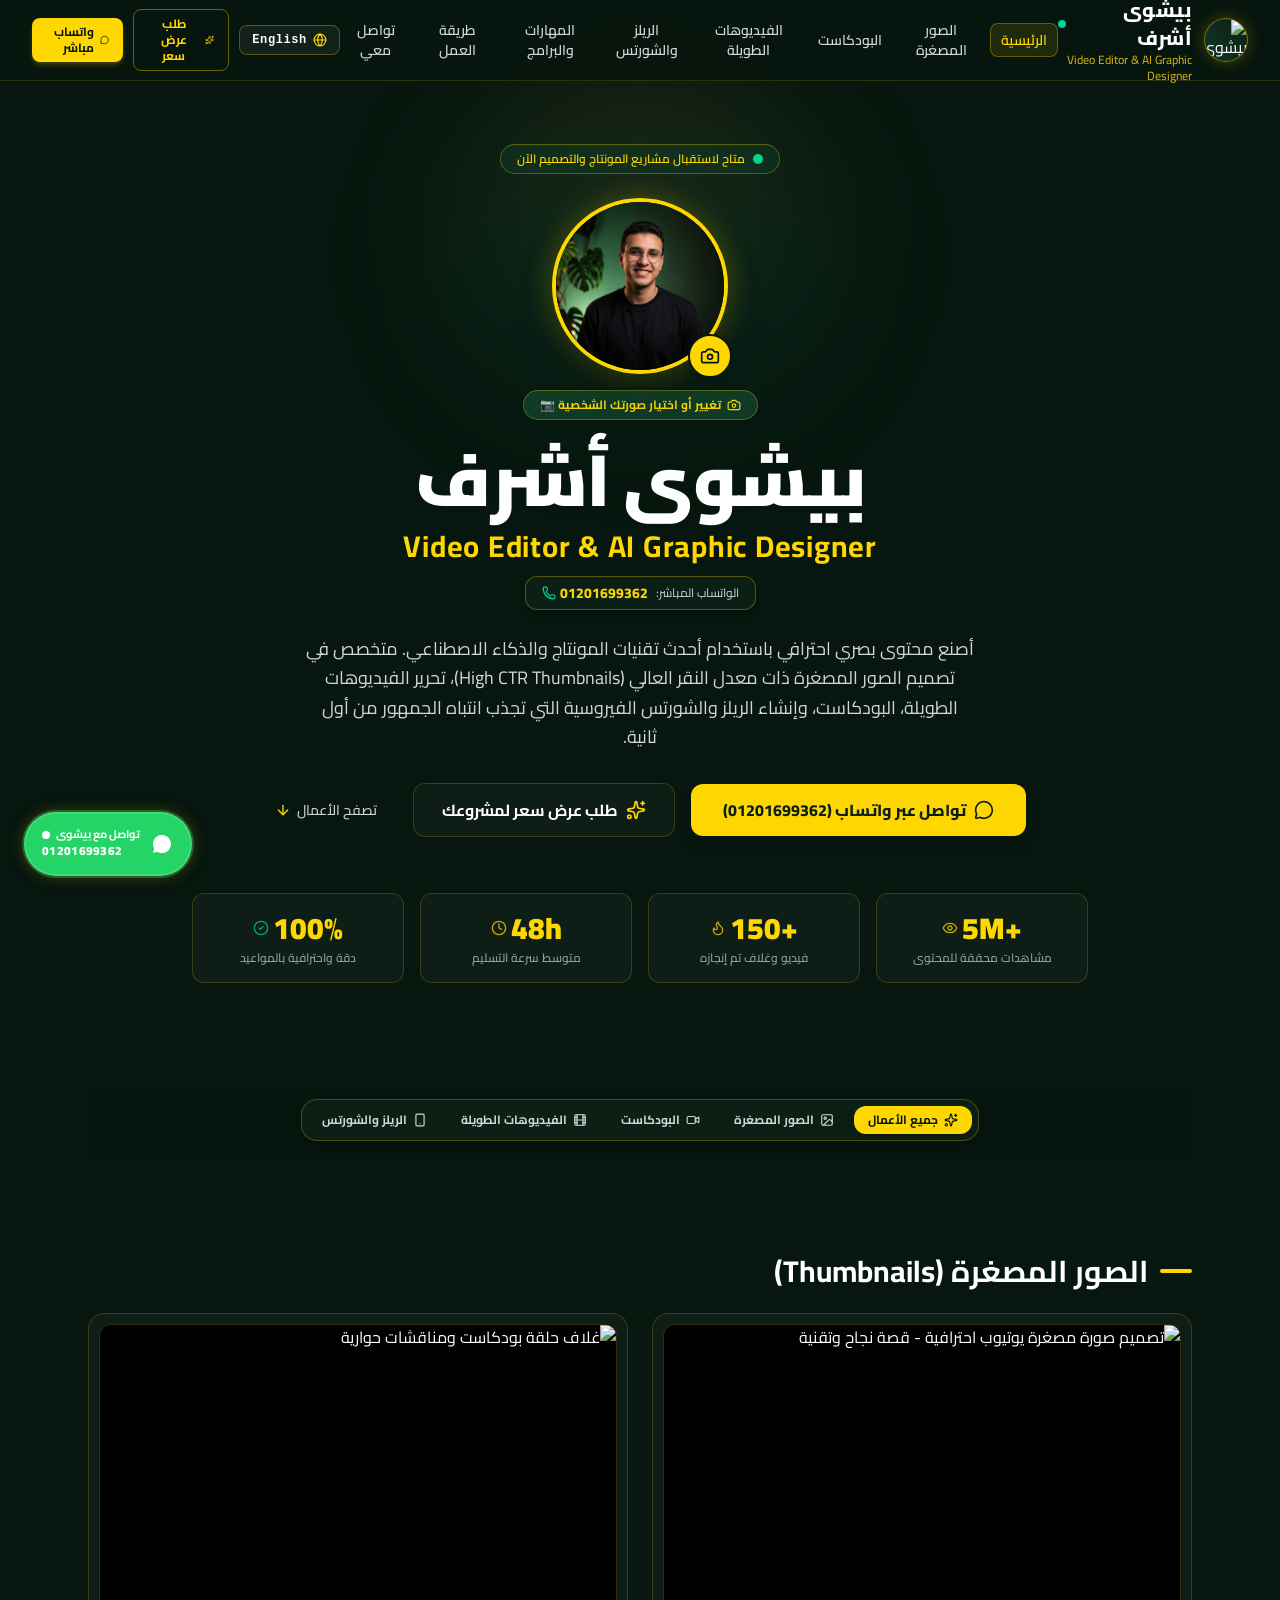
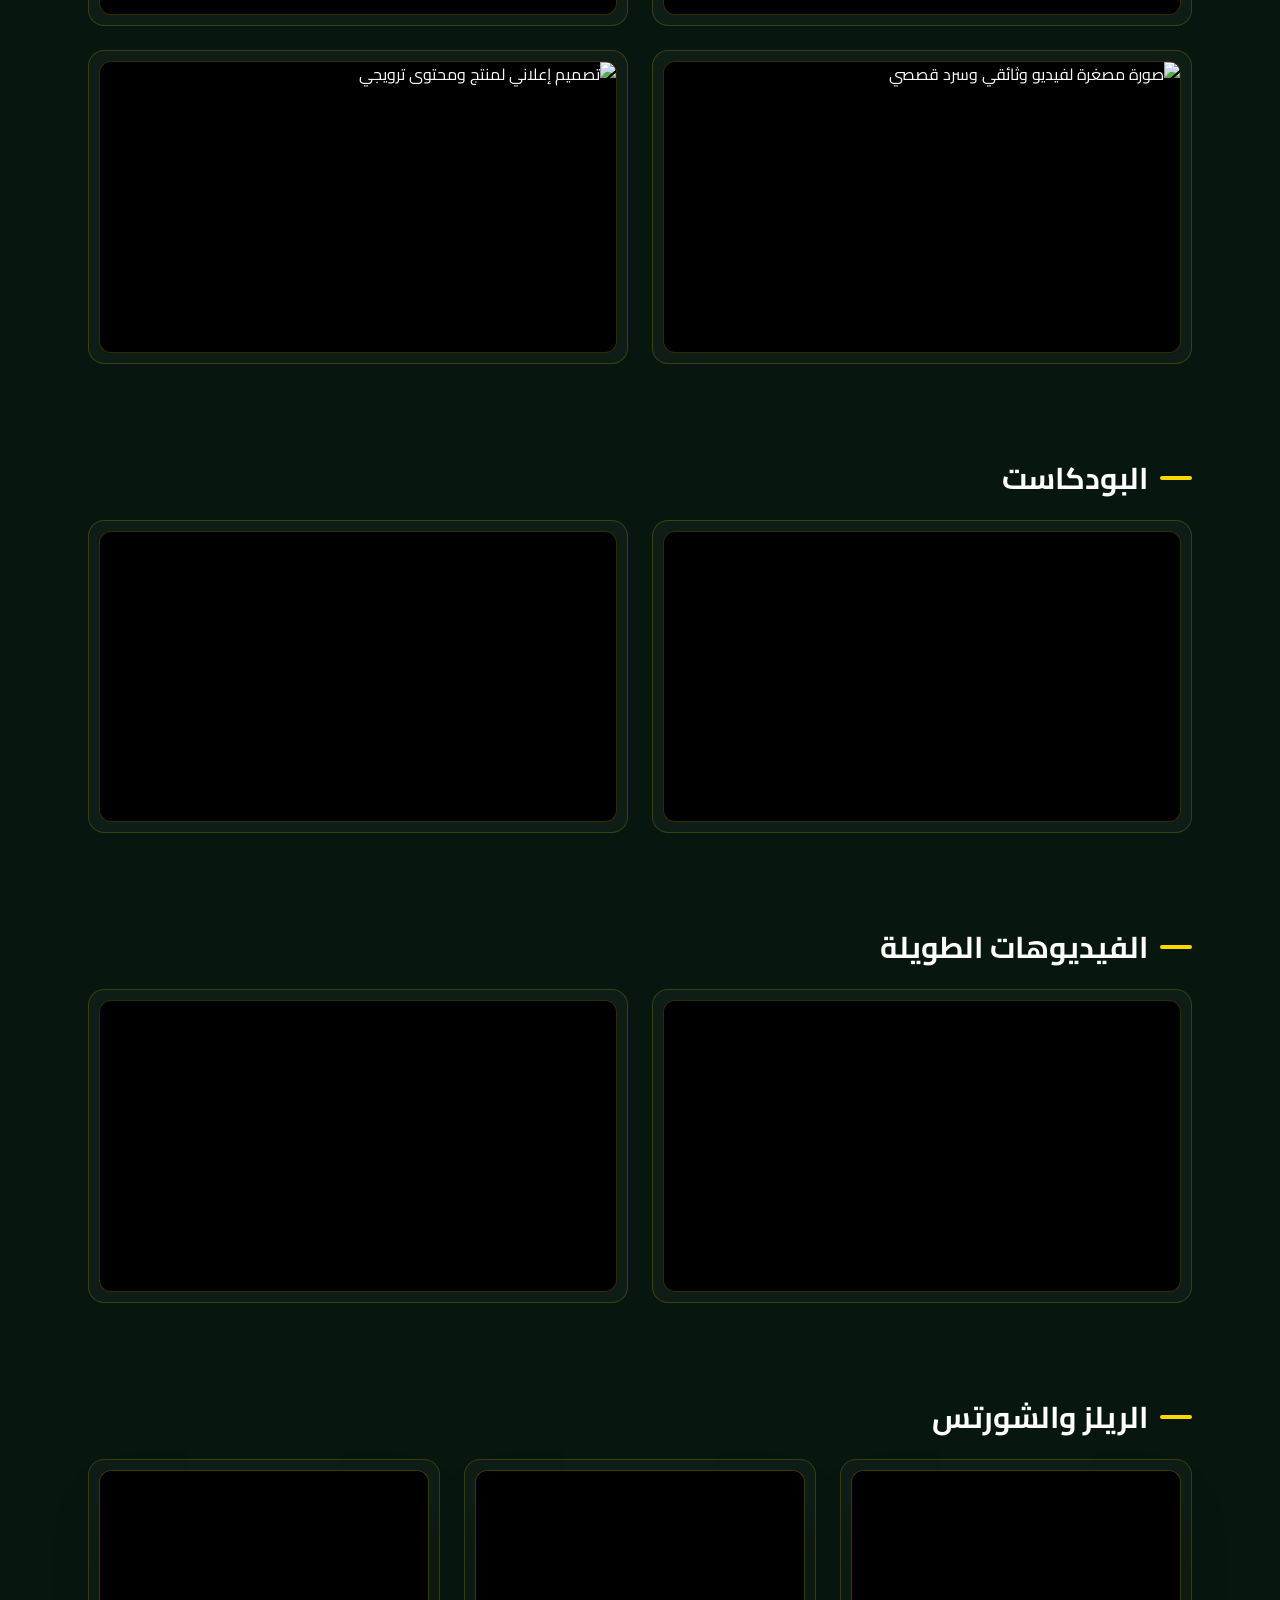
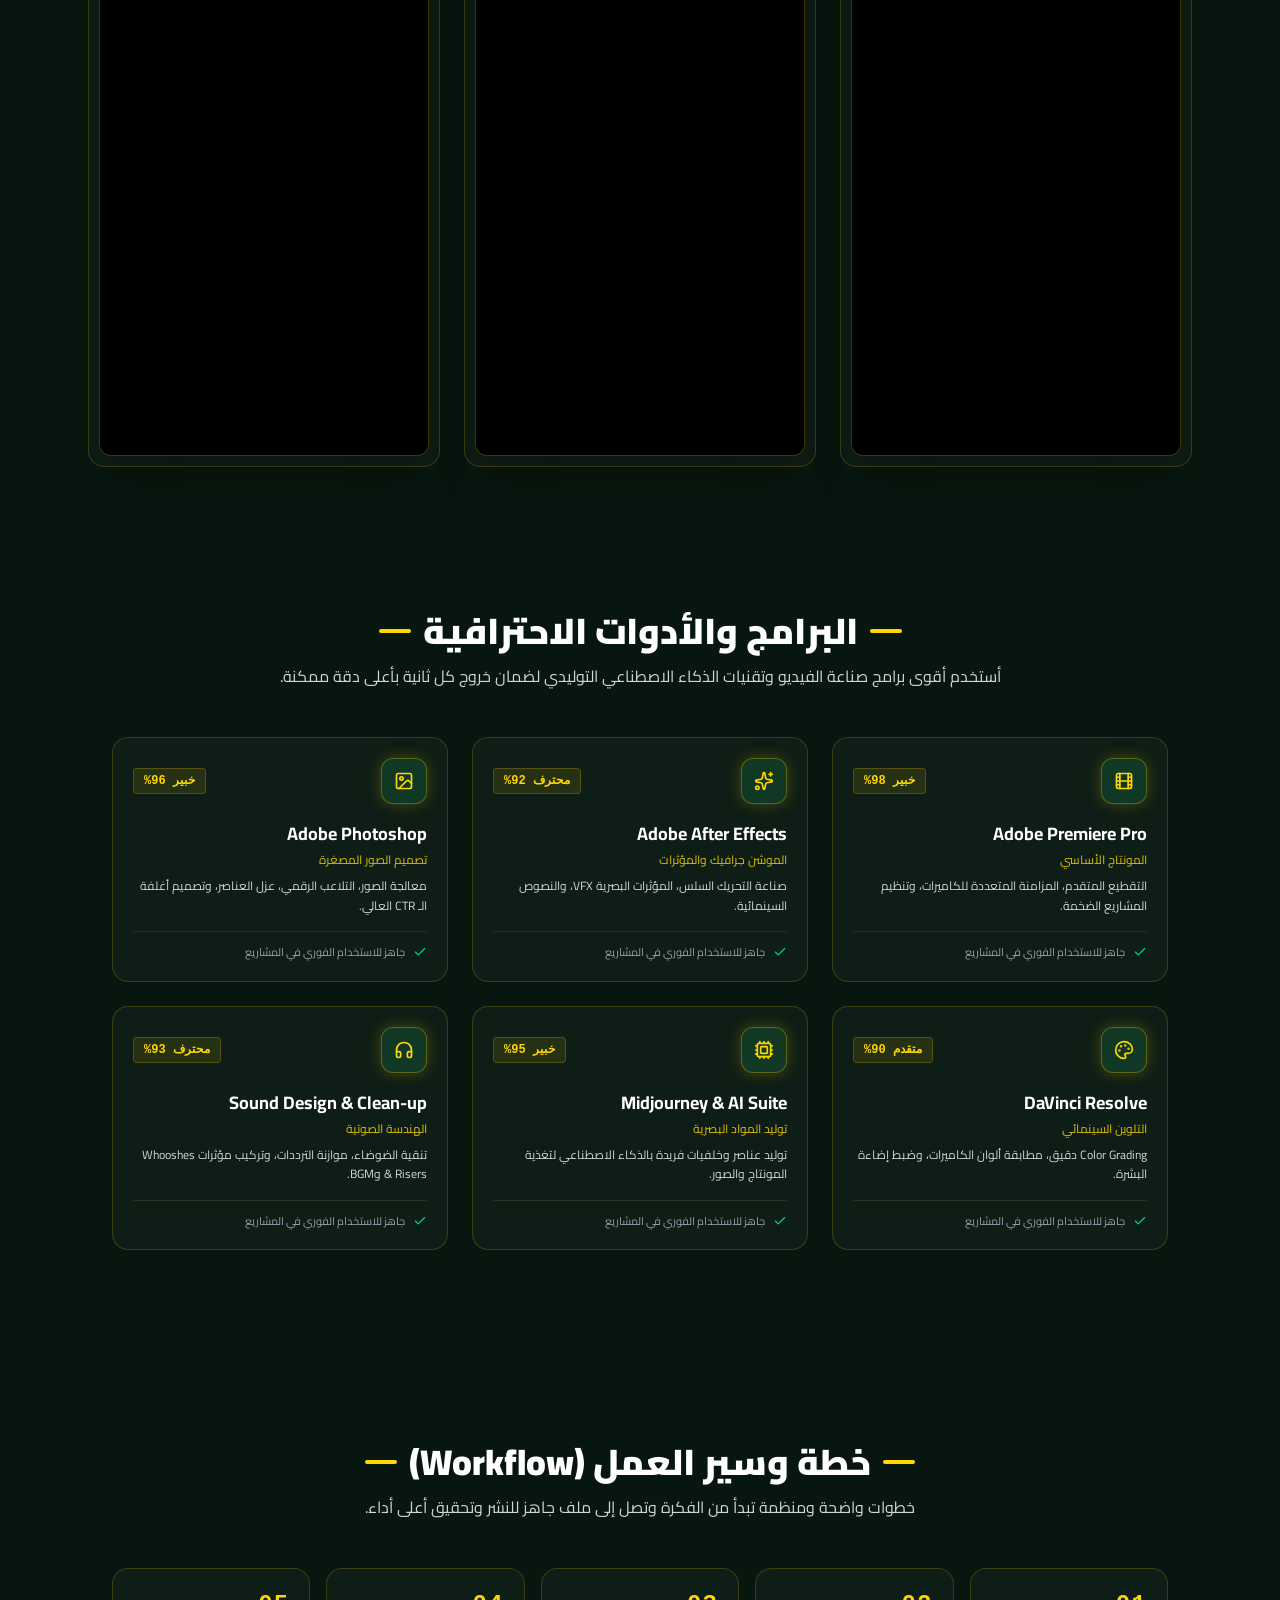
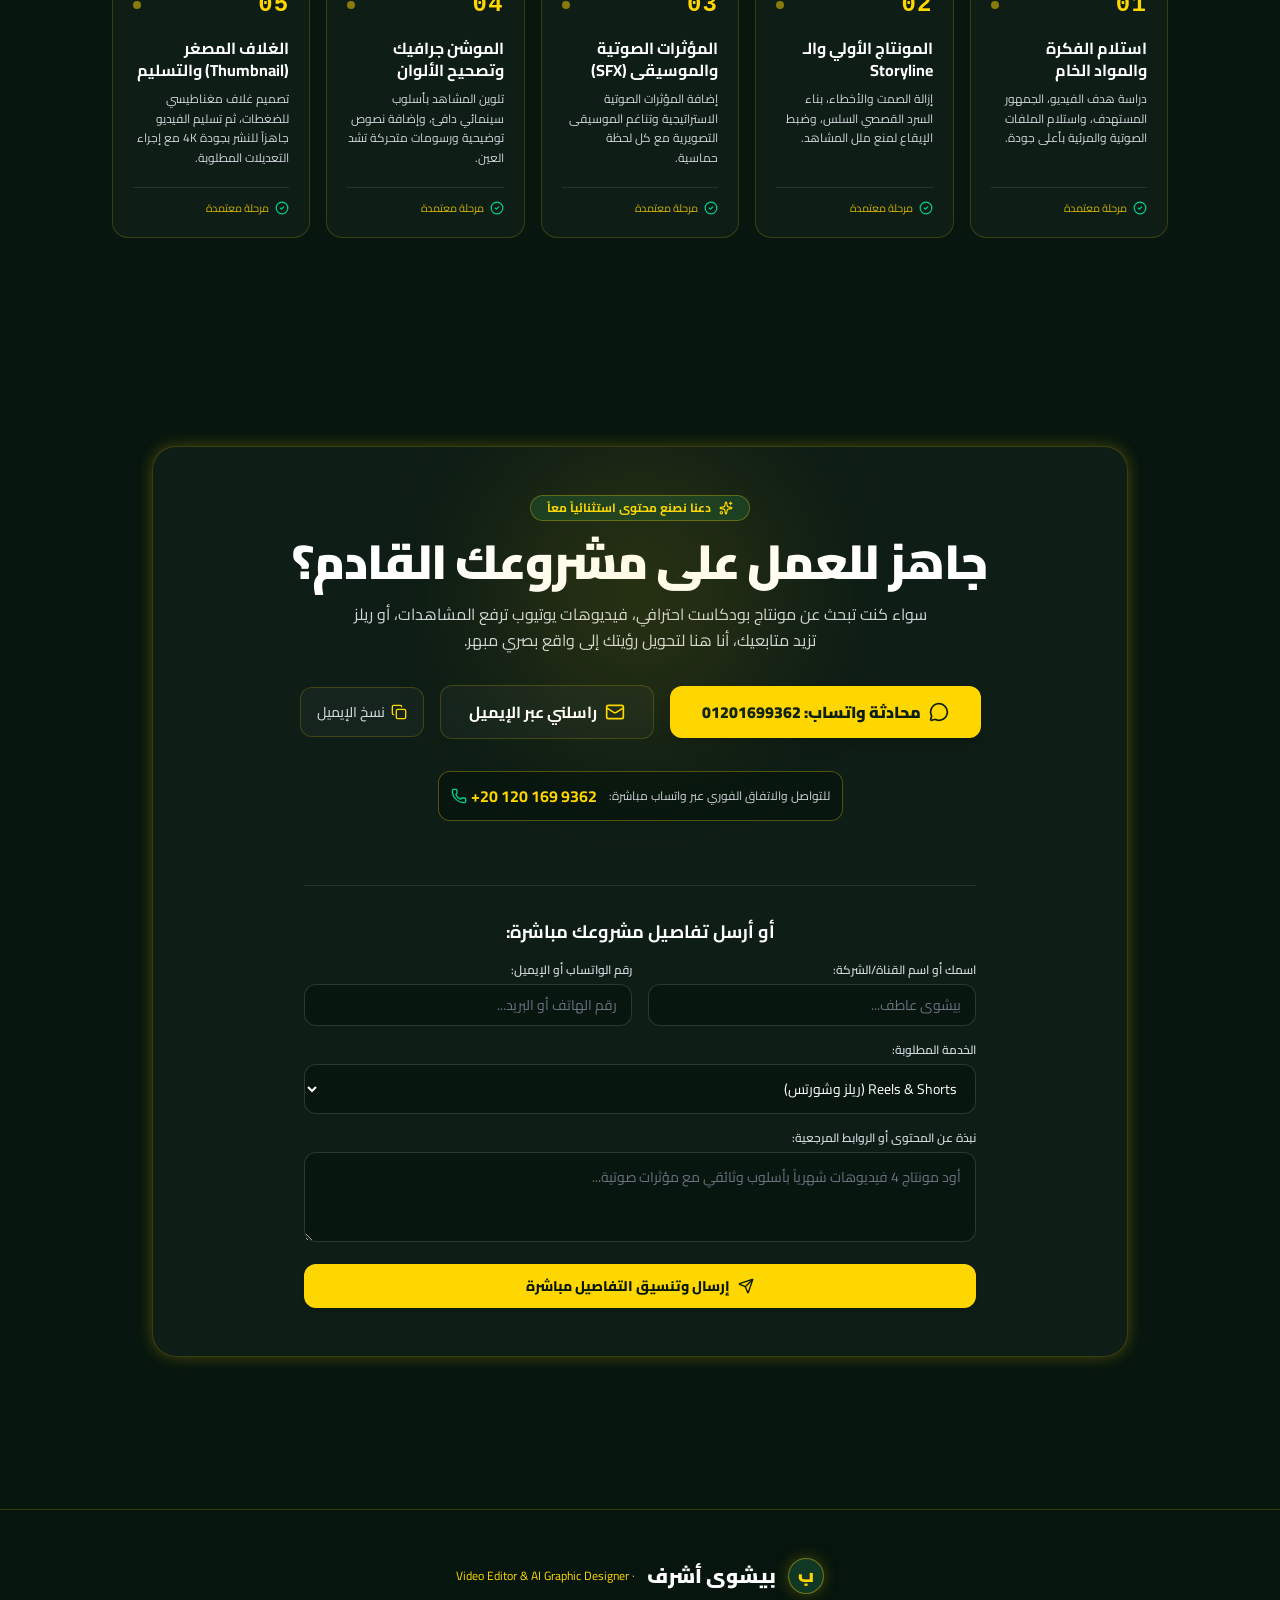
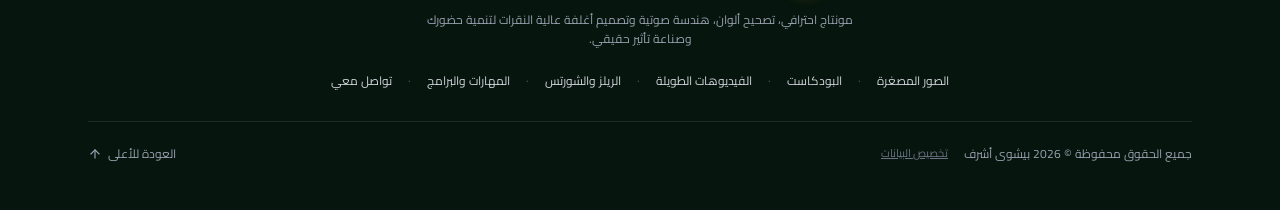
==== commit 269e2ae4: "Deploy minimalist clean portfolio" ====
--- a/index.html
+++ b/index.html
@@ -12,8 +12,8 @@
     <link rel="preconnect" href="https://fonts.googleapis.com">
     <link rel="preconnect" href="https://fonts.gstatic.com" crossorigin>
     <link href="https://fonts.googleapis.com/css2?family=Cairo:wght@300;400;500;600;700;800;900&display=swap" rel="stylesheet">
-    <script type="module" crossorigin src="./assets/index-B4LfS-LK.js"></script>
-    <link rel="stylesheet" crossorigin href="./assets/index-DqSqOCEI.css">
+    <script type="module" crossorigin src="./assets/index-DIodkdb-.js"></script>
+    <link rel="stylesheet" crossorigin href="./assets/index-qTZ2OZQl.css">
   </head>
   <body class="bg-[#0b1f15] text-[#ffffff] antialiased selection:bg-[#ffd700] selection:text-[#0b1f15]">
     <div id="root"></div>
--- a/assets/index-qTZ2OZQl.css
+++ b/assets/index-qTZ2OZQl.css
@@ -0,0 +1,2 @@
+/*! tailwindcss v4.3.3 | MIT License | https://tailwindcss.com */
+@layer properties{@supports (((-webkit-hyphens:none)) and (not (margin-trim:inline))) or ((-moz-orient:inline) and (not (color:rgb(from red r g b)))){*,:before,:after,::backdrop{--tw-translate-x:0;--tw-translate-y:0;--tw-translate-z:0;--tw-scale-x:1;--tw-scale-y:1;--tw-scale-z:1;--tw-rotate-x:initial;--tw-rotate-y:initial;--tw-rotate-z:initial;--tw-skew-x:initial;--tw-skew-y:initial;--tw-space-y-reverse:0;--tw-border-style:solid;--tw-gradient-position:initial;--tw-gradient-from:#0000;--tw-gradient-via:#0000;--tw-gradient-to:#0000;--tw-gradient-stops:initial;--tw-gradient-via-stops:initial;--tw-gradient-from-position:0%;--tw-gradient-via-position:50%;--tw-gradient-to-position:100%;--tw-leading:initial;--tw-font-weight:initial;--tw-tracking:initial;--tw-shadow:0 0 #0000;--tw-shadow-color:initial;--tw-shadow-alpha:100%;--tw-inset-shadow:0 0 #0000;--tw-inset-shadow-color:initial;--tw-inset-shadow-alpha:100%;--tw-ring-color:initial;--tw-ring-shadow:0 0 #0000;--tw-inset-ring-color:initial;--tw-inset-ring-shadow:0 0 #0000;--tw-ring-inset:initial;--tw-ring-offset-width:0px;--tw-ring-offset-color:#fff;--tw-ring-offset-shadow:0 0 #0000;--tw-blur:initial;--tw-brightness:initial;--tw-contrast:initial;--tw-grayscale:initial;--tw-hue-rotate:initial;--tw-invert:initial;--tw-opacity:initial;--tw-saturate:initial;--tw-sepia:initial;--tw-drop-shadow:initial;--tw-drop-shadow-color:initial;--tw-drop-shadow-alpha:100%;--tw-drop-shadow-size:initial;--tw-backdrop-blur:initial;--tw-backdrop-brightness:initial;--tw-backdrop-contrast:initial;--tw-backdrop-grayscale:initial;--tw-backdrop-hue-rotate:initial;--tw-backdrop-invert:initial;--tw-backdrop-opacity:initial;--tw-backdrop-saturate:initial;--tw-backdrop-sepia:initial;--tw-duration:initial}}}@layer theme{:root,:host{--font-sans:-apple-system, BlinkMacSystemFont, "Segoe UI", Roboto, "Helvetica Neue", "Noto Sans", Arial, sans-serif, "Apple Color Emoji", "Segoe UI Emoji", "Segoe UI Symbol", "Noto Color Emoji";--font-mono:ui-monospace, SFMono-Regular, Menlo, Monaco, Consolas, "Liberation Mono", "Courier New", monospace;--color-red-300:oklch(80.8% .114 19.571);--color-red-400:oklch(70.4% .191 22.216);--color-emerald-300:oklch(84.5% .143 164.978);--color-emerald-400:oklch(76.5% .177 163.223);--color-emerald-900:oklch(37.8% .077 168.94);--color-gray-200:oklch(92.8% .006 264.531);--color-gray-300:oklch(87.2% .01 258.338);--color-gray-400:oklch(70.7% .022 261.325);--color-gray-500:oklch(55.1% .027 264.364);--color-gray-600:oklch(44.6% .03 256.802);--color-black:#000;--color-white:#fff;--spacing:.25rem;--container-md:28rem;--container-lg:32rem;--container-xl:36rem;--container-2xl:42rem;--container-3xl:48rem;--container-4xl:56rem;--container-5xl:64rem;--container-6xl:72rem;--container-7xl:80rem;--text-xs:.75rem;--text-xs--line-height:calc(1 / .75);--text-sm:.875rem;--text-sm--line-height:calc(1.25 / .875);--text-base:1rem;--text-base--line-height:calc(1.5 / 1);--text-lg:1.125rem;--text-lg--line-height:calc(1.75 / 1.125);--text-xl:1.25rem;--text-xl--line-height:calc(1.75 / 1.25);--text-2xl:1.5rem;--text-2xl--line-height:calc(2 / 1.5);--text-3xl:1.875rem;--text-3xl--line-height:calc(2.25 / 1.875);--text-4xl:2.25rem;--text-4xl--line-height:calc(2.5 / 2.25);--text-5xl:3rem;--text-5xl--line-height:1;--text-6xl:3.75rem;--text-6xl--line-height:1;--text-7xl:4.5rem;--text-7xl--line-height:1;--font-weight-normal:400;--font-weight-medium:500;--font-weight-semibold:600;--font-weight-bold:700;--font-weight-extrabold:800;--font-weight-black:900;--tracking-tight:-.025em;--tracking-wide:.025em;--tracking-wider:.05em;--leading-tight:1.25;--leading-snug:1.375;--leading-relaxed:1.625;--radius-md:.375rem;--radius-lg:.5rem;--radius-xl:.75rem;--radius-2xl:1rem;--radius-3xl:1.5rem;--animate-ping:ping 1s cubic-bezier(0, 0, .2, 1) infinite;--animate-pulse:pulse 2s cubic-bezier(.4, 0, .6, 1) infinite;--animate-bounce:bounce 1s infinite;--blur-md:12px;--blur-xl:24px;--blur-3xl:64px;--aspect-video:16 / 9;--default-transition-duration:.15s;--default-transition-timing-function:cubic-bezier(.4, 0, .2, 1);--default-font-family:var(--font-sans);--default-mono-font-family:var(--font-mono)}}@layer base{*,:after,:before,::backdrop{box-sizing:border-box;border:0 solid;margin:0;padding:0}::file-selector-button{box-sizing:border-box;border:0 solid;margin:0;padding:0}html,:host{-webkit-text-size-adjust:100%;tab-size:4;line-height:1.5;font-family:var(--default-font-family,-apple-system, BlinkMacSystemFont, "Segoe UI", Roboto, "Helvetica Neue", "Noto Sans", Arial, sans-serif, "Apple Color Emoji", "Segoe UI Emoji", "Segoe UI Symbol", "Noto Color Emoji");font-feature-settings:var(--default-font-feature-settings,normal);font-variation-settings:var(--default-font-variation-settings,normal);-webkit-tap-highlight-color:transparent}hr{height:0;color:inherit;border-top-width:1px}abbr:where([title]){-webkit-text-decoration:underline dotted;text-decoration:underline dotted}h1,h2,h3,h4,h5,h6{font-size:inherit;font-weight:inherit}a{color:inherit;-webkit-text-decoration:inherit;-webkit-text-decoration:inherit;-webkit-text-decoration:inherit;-webkit-text-decoration:inherit;text-decoration:inherit}b,strong{font-weight:bolder}code,kbd,samp,pre{font-family:var(--default-mono-font-family,ui-monospace, SFMono-Regular, Menlo, Monaco, Consolas, "Liberation Mono", "Courier New", monospace);font-feature-settings:var(--default-mono-font-feature-settings,normal);font-variation-settings:var(--default-mono-font-variation-settings,normal);font-size:1em}small{font-size:80%}sub,sup{vertical-align:baseline;font-size:75%;line-height:0;position:relative}sub{bottom:-.25em}sup{top:-.5em}table{text-indent:0;border-color:inherit;border-collapse:collapse}:-moz-focusring:where(:not(iframe)){outline:auto}progress{vertical-align:baseline}summary{display:list-item}ol,ul,menu{list-style:none}img,svg,video,canvas,audio,iframe,embed,object{vertical-align:middle;display:block}img,video{max-width:100%;height:auto}button,input,select,optgroup,textarea{font:inherit;font-feature-settings:inherit;font-variation-settings:inherit;letter-spacing:inherit;color:inherit;opacity:1;background-color:#0000;border-radius:0}::file-selector-button{font:inherit;font-feature-settings:inherit;font-variation-settings:inherit;letter-spacing:inherit;color:inherit;opacity:1;background-color:#0000;border-radius:0}:where(select:is([multiple],[size])) optgroup{font-weight:bolder}:where(select:is([multiple],[size])) optgroup option{padding-inline-start:20px}::file-selector-button{margin-inline-end:4px}::placeholder{opacity:1}@supports (not ((-webkit-appearance:-apple-pay-button))) or (contain-intrinsic-size:1px){::placeholder{color:currentColor}@supports (color:color-mix(in lab, red, red)){::placeholder{color:color-mix(in oklab, currentcolor 50%, transparent)}}}textarea{resize:vertical}::-webkit-search-decoration{-webkit-appearance:none}::-webkit-date-and-time-value{min-height:1lh;text-align:inherit}::-webkit-datetime-edit{display:inline-flex}::-webkit-datetime-edit-fields-wrapper{padding:0}::-webkit-datetime-edit{padding-block:0}::-webkit-datetime-edit-year-field{padding-block:0}::-webkit-datetime-edit-month-field{padding-block:0}::-webkit-datetime-edit-day-field{padding-block:0}::-webkit-datetime-edit-hour-field{padding-block:0}::-webkit-datetime-edit-minute-field{padding-block:0}::-webkit-datetime-edit-second-field{padding-block:0}::-webkit-datetime-edit-millisecond-field{padding-block:0}::-webkit-datetime-edit-meridiem-field{padding-block:0}::-webkit-calendar-picker-indicator{line-height:1}:-moz-ui-invalid{box-shadow:none}button,input:where([type=button],[type=reset],[type=submit]){appearance:button}::file-selector-button{appearance:button}::-webkit-inner-spin-button{height:auto}::-webkit-outer-spin-button{height:auto}[hidden]:where(:not([hidden=until-found])){display:none!important}*{font-family:Cairo,system-ui,-apple-system,BlinkMacSystemFont,Segoe UI,Roboto,sans-serif}html{scroll-behavior:smooth}body{color:#fff;background-color:#07160e;overflow-x:hidden}}@layer components;@layer utilities{.pointer-events-none{pointer-events:none}.absolute{position:absolute}.fixed{position:fixed}.relative{position:relative}.sticky{position:sticky}.-inset-1{inset:calc(var(--spacing) * -1)}.inset-0{inset:0}.top-0{top:0}.top-1\/4{top:25%}.top-20{top:calc(var(--spacing) * 20)}.-right-1{right:calc(var(--spacing) * -1)}.right-0{right:0}.right-1\/2{right:50%}.right-6{right:calc(var(--spacing) * 6)}.-bottom-1{bottom:calc(var(--spacing) * -1)}.bottom-6{bottom:calc(var(--spacing) * 6)}.bottom-full{bottom:100%}.left-0{left:0}.left-1\/2{left:50%}.left-6{left:calc(var(--spacing) * 6)}.z-10{z-index:10}.z-20{z-index:20}.z-30{z-index:30}.z-40{z-index:40}.z-50{z-index:50}.mx-auto{margin-inline:auto}.mt-0\.5{margin-top:calc(var(--spacing) * .5)}.mt-1{margin-top:var(--spacing)}.mt-2{margin-top:calc(var(--spacing) * 2)}.mt-4{margin-top:calc(var(--spacing) * 4)}.mt-5{margin-top:calc(var(--spacing) * 5)}.mt-8{margin-top:calc(var(--spacing) * 8)}.mt-16{margin-top:calc(var(--spacing) * 16)}.mr-2{margin-right:calc(var(--spacing) * 2)}.mb-1{margin-bottom:var(--spacing)}.mb-1\.5{margin-bottom:calc(var(--spacing) * 1.5)}.mb-2{margin-bottom:calc(var(--spacing) * 2)}.mb-2\.5{margin-bottom:calc(var(--spacing) * 2.5)}.mb-3{margin-bottom:calc(var(--spacing) * 3)}.mb-4{margin-bottom:calc(var(--spacing) * 4)}.mb-6{margin-bottom:calc(var(--spacing) * 6)}.mb-8{margin-bottom:calc(var(--spacing) * 8)}.mb-12{margin-bottom:calc(var(--spacing) * 12)}.mb-14{margin-bottom:calc(var(--spacing) * 14)}.ml-2{margin-left:calc(var(--spacing) * 2)}.block{display:block}.flex{display:flex}.grid{display:grid}.hidden{display:none}.inline-block{display:inline-block}.inline-flex{display:inline-flex}.aspect-\[9\/16\]{aspect-ratio:9/16}.aspect-video{aspect-ratio:var(--aspect-video)}.h-1{height:var(--spacing)}.h-2{height:calc(var(--spacing) * 2)}.h-2\.5{height:calc(var(--spacing) * 2.5)}.h-3{height:calc(var(--spacing) * 3)}.h-3\.5{height:calc(var(--spacing) * 3.5)}.h-4{height:calc(var(--spacing) * 4)}.h-5{height:calc(var(--spacing) * 5)}.h-6{height:calc(var(--spacing) * 6)}.h-7{height:calc(var(--spacing) * 7)}.h-9{height:calc(var(--spacing) * 9)}.h-10{height:calc(var(--spacing) * 10)}.h-11{height:calc(var(--spacing) * 11)}.h-20{height:calc(var(--spacing) * 20)}.h-36{height:calc(var(--spacing) * 36)}.h-72{height:calc(var(--spacing) * 72)}.h-96{height:calc(var(--spacing) * 96)}.h-auto{height:auto}.h-full{height:100%}.max-h-\[50vh\]{max-height:50vh}.max-h-\[55vh\]{max-height:55vh}.max-h-\[75vh\]{max-height:75vh}.max-h-\[90vh\]{max-height:90vh}.max-h-\[92vh\]{max-height:92vh}.min-h-screen{min-height:100vh}.w-2{width:calc(var(--spacing) * 2)}.w-2\.5{width:calc(var(--spacing) * 2.5)}.w-3{width:calc(var(--spacing) * 3)}.w-3\.5{width:calc(var(--spacing) * 3.5)}.w-4{width:calc(var(--spacing) * 4)}.w-5{width:calc(var(--spacing) * 5)}.w-6{width:calc(var(--spacing) * 6)}.w-7{width:calc(var(--spacing) * 7)}.w-8{width:calc(var(--spacing) * 8)}.w-9{width:calc(var(--spacing) * 9)}.w-10{width:calc(var(--spacing) * 10)}.w-11{width:calc(var(--spacing) * 11)}.w-36{width:calc(var(--spacing) * 36)}.w-72{width:calc(var(--spacing) * 72)}.w-96{width:calc(var(--spacing) * 96)}.w-full{width:100%}.max-w-2xl{max-width:var(--container-2xl)}.max-w-3xl{max-width:var(--container-3xl)}.max-w-4xl{max-width:var(--container-4xl)}.max-w-5xl{max-width:var(--container-5xl)}.max-w-6xl{max-width:var(--container-6xl)}.max-w-7xl{max-width:var(--container-7xl)}.max-w-\[340px\]{max-width:340px}.max-w-full{max-width:100%}.max-w-lg{max-width:var(--container-lg)}.max-w-md{max-width:var(--container-md)}.max-w-xl{max-width:var(--container-xl)}.shrink-0{flex-shrink:0}.grow{flex-grow:1}.-translate-x-1\/2{--tw-translate-x:calc(calc(1 / 2 * 100%) * -1);translate:var(--tw-translate-x) var(--tw-translate-y)}.translate-x-1\/2{--tw-translate-x:calc(1 / 2 * 100%);translate:var(--tw-translate-x) var(--tw-translate-y)}.-translate-y-1\/2{--tw-translate-y:calc(calc(1 / 2 * 100%) * -1);translate:var(--tw-translate-x) var(--tw-translate-y)}.scale-90{--tw-scale-x:90%;--tw-scale-y:90%;--tw-scale-z:90%;scale:var(--tw-scale-x) var(--tw-scale-y)}.transform{transform:var(--tw-rotate-x,) var(--tw-rotate-y,) var(--tw-rotate-z,) var(--tw-skew-x,) var(--tw-skew-y,)}.animate-bounce{animation:var(--animate-bounce)}.animate-ping{animation:var(--animate-ping)}.animate-pulse{animation:var(--animate-pulse)}.cursor-pointer{cursor:pointer}.scroll-mt-24{scroll-margin-top:calc(var(--spacing) * 24)}.scroll-mt-28{scroll-margin-top:calc(var(--spacing) * 28)}.grid-cols-1{grid-template-columns:repeat(1,minmax(0,1fr))}.grid-cols-2{grid-template-columns:repeat(2,minmax(0,1fr))}.flex-col{flex-direction:column}.flex-wrap{flex-wrap:wrap}.items-center{align-items:center}.justify-between{justify-content:space-between}.justify-center{justify-content:center}.gap-1{gap:var(--spacing)}.gap-1\.5{gap:calc(var(--spacing) * 1.5)}.gap-2{gap:calc(var(--spacing) * 2)}.gap-2\.5{gap:calc(var(--spacing) * 2.5)}.gap-3{gap:calc(var(--spacing) * 3)}.gap-4{gap:calc(var(--spacing) * 4)}.gap-6{gap:calc(var(--spacing) * 6)}:where(.space-y-2>:not(:last-child)){--tw-space-y-reverse:0;margin-block-start:calc(calc(var(--spacing) * 2) * var(--tw-space-y-reverse));margin-block-end:calc(calc(var(--spacing) * 2) * calc(1 - var(--tw-space-y-reverse)))}:where(.space-y-3>:not(:last-child)){--tw-space-y-reverse:0;margin-block-start:calc(calc(var(--spacing) * 3) * var(--tw-space-y-reverse));margin-block-end:calc(calc(var(--spacing) * 3) * calc(1 - var(--tw-space-y-reverse)))}:where(.space-y-4>:not(:last-child)){--tw-space-y-reverse:0;margin-block-start:calc(calc(var(--spacing) * 4) * var(--tw-space-y-reverse));margin-block-end:calc(calc(var(--spacing) * 4) * calc(1 - var(--tw-space-y-reverse)))}:where(.space-y-6>:not(:last-child)){--tw-space-y-reverse:0;margin-block-start:calc(calc(var(--spacing) * 6) * var(--tw-space-y-reverse));margin-block-end:calc(calc(var(--spacing) * 6) * calc(1 - var(--tw-space-y-reverse)))}:where(.space-y-24>:not(:last-child)){--tw-space-y-reverse:0;margin-block-start:calc(calc(var(--spacing) * 24) * var(--tw-space-y-reverse));margin-block-end:calc(calc(var(--spacing) * 24) * calc(1 - var(--tw-space-y-reverse)))}.overflow-auto{overflow:auto}.overflow-hidden{overflow:hidden}.overflow-x-auto{overflow-x:auto}.overflow-y-auto{overflow-y:auto}.rounded{border-radius:.25rem}.rounded-2xl{border-radius:var(--radius-2xl)}.rounded-3xl{border-radius:var(--radius-3xl)}.rounded-full{border-radius:2147483647px}.rounded-lg{border-radius:var(--radius-lg)}.rounded-md{border-radius:var(--radius-md)}.rounded-xl{border-radius:var(--radius-xl)}.border{border-style:var(--tw-border-style);border-width:1px}.border-2{border-style:var(--tw-border-style);border-width:2px}.border-4{border-style:var(--tw-border-style);border-width:4px}.border-t{border-top-style:var(--tw-border-style);border-top-width:1px}.border-b{border-bottom-style:var(--tw-border-style);border-bottom-width:1px}.border-\[\#07160e\]{border-color:#07160e}.border-\[\#ffd700\]{border-color:gold}.border-\[\#ffd700\]\/15{border-color:oklab(88.6771% -.0169252 .181398/.15)}.border-\[\#ffd700\]\/20{border-color:oklab(88.6771% -.0169252 .181398/.2)}.border-\[\#ffd700\]\/25{border-color:oklab(88.6771% -.0169252 .181398/.25)}.border-\[\#ffd700\]\/30{border-color:oklab(88.6771% -.0169252 .181398/.3)}.border-\[\#ffd700\]\/40{border-color:oklab(88.6771% -.0169252 .181398/.4)}.border-\[\#ffd700\]\/50{border-color:oklab(88.6771% -.0169252 .181398/.5)}.border-white\/10{border-color:#ffffff1a}@supports (color:color-mix(in lab, red, red)){.border-white\/10{border-color:color-mix(in oklab, var(--color-white) 10%, transparent)}}.border-white\/15{border-color:#ffffff26}@supports (color:color-mix(in lab, red, red)){.border-white\/15{border-color:color-mix(in oklab, var(--color-white) 15%, transparent)}}.border-white\/20{border-color:#fff3}@supports (color:color-mix(in lab, red, red)){.border-white\/20{border-color:color-mix(in oklab, var(--color-white) 20%, transparent)}}.bg-\[\#0b1f15\]{background-color:#0b1f15}.bg-\[\#0b1f15\]\/80{background-color:oklab(21.8765% -.0310263 .0111981/.8)}.bg-\[\#25D366\]{background-color:#25d366}.bg-\[\#07160e\]{background-color:#07160e}.bg-\[\#07160e\]\/80{background-color:oklab(18.3444% -.0252444 .00952056/.8)}.bg-\[\#07160e\]\/90{background-color:oklab(18.3444% -.0252444 .00952056/.9)}.bg-\[\#07160e\]\/95{background-color:oklab(18.3444% -.0252444 .00952056/.95)}.bg-\[\#113824\]{background-color:#113824}.bg-\[\#113824\]\/60{background-color:oklab(30.651% -.0530299 .0216057/.6)}.bg-\[\#ffd700\]{background-color:gold}.bg-\[\#ffd700\]\/10{background-color:oklab(88.6771% -.0169252 .181398/.1)}.bg-\[\#ffd700\]\/50{background-color:oklab(88.6771% -.0169252 .181398/.5)}.bg-black{background-color:var(--color-black)}.bg-black\/40{background-color:#0006}@supports (color:color-mix(in lab, red, red)){.bg-black\/40{background-color:color-mix(in oklab, var(--color-black) 40%, transparent)}}.bg-black\/60{background-color:#0009}@supports (color:color-mix(in lab, red, red)){.bg-black\/60{background-color:color-mix(in oklab, var(--color-black) 60%, transparent)}}.bg-black\/80{background-color:#000c}@supports (color:color-mix(in lab, red, red)){.bg-black\/80{background-color:color-mix(in oklab, var(--color-black) 80%, transparent)}}.bg-black\/85{background-color:#000000d9}@supports (color:color-mix(in lab, red, red)){.bg-black\/85{background-color:color-mix(in oklab, var(--color-black) 85%, transparent)}}.bg-emerald-400{background-color:var(--color-emerald-400)}.bg-emerald-900\/60{background-color:#004e3b99}@supports (color:color-mix(in lab, red, red)){.bg-emerald-900\/60{background-color:color-mix(in oklab, var(--color-emerald-900) 60%, transparent)}}.bg-white{background-color:var(--color-white)}.bg-white\/5{background-color:#ffffff0d}@supports (color:color-mix(in lab, red, red)){.bg-white\/5{background-color:color-mix(in oklab, var(--color-white) 5%, transparent)}}.bg-gradient-to-b{--tw-gradient-position:to bottom in oklab;background-image:linear-gradient(var(--tw-gradient-stops))}.bg-gradient-to-tr{--tw-gradient-position:to top right in oklab;background-image:linear-gradient(var(--tw-gradient-stops))}.from-\[\#113824\]{--tw-gradient-from:#113824;--tw-gradient-stops:var(--tw-gradient-via-stops,var(--tw-gradient-position), var(--tw-gradient-from) var(--tw-gradient-from-position), var(--tw-gradient-to) var(--tw-gradient-to-position))}.from-\[\#ffd700\]\/10{--tw-gradient-from:oklab(88.6771% -.0169252 .181398/.1);--tw-gradient-stops:var(--tw-gradient-via-stops,var(--tw-gradient-position), var(--tw-gradient-from) var(--tw-gradient-from-position), var(--tw-gradient-to) var(--tw-gradient-to-position))}.via-\[\#10b981\]\/10{--tw-gradient-via:oklab(69.5873% -.142158 .0448781/.1);--tw-gradient-via-stops:var(--tw-gradient-position), var(--tw-gradient-from) var(--tw-gradient-from-position), var(--tw-gradient-via) var(--tw-gradient-via-position), var(--tw-gradient-to) var(--tw-gradient-to-position);--tw-gradient-stops:var(--tw-gradient-via-stops)}.to-\[\#0b1f15\]{--tw-gradient-to:#0b1f15;--tw-gradient-stops:var(--tw-gradient-via-stops,var(--tw-gradient-position), var(--tw-gradient-from) var(--tw-gradient-from-position), var(--tw-gradient-to) var(--tw-gradient-to-position))}.to-transparent{--tw-gradient-to:transparent;--tw-gradient-stops:var(--tw-gradient-via-stops,var(--tw-gradient-position), var(--tw-gradient-from) var(--tw-gradient-from-position), var(--tw-gradient-to) var(--tw-gradient-to-position))}.fill-white{fill:var(--color-white)}.object-contain{object-fit:contain}.object-cover{object-fit:cover}.p-1\.5{padding:calc(var(--spacing) * 1.5)}.p-2{padding:calc(var(--spacing) * 2)}.p-2\.5{padding:calc(var(--spacing) * 2.5)}.p-3{padding:calc(var(--spacing) * 3)}.p-3\.5{padding:calc(var(--spacing) * 3.5)}.p-4{padding:calc(var(--spacing) * 4)}.p-5{padding:calc(var(--spacing) * 5)}.p-6{padding:calc(var(--spacing) * 6)}.p-8{padding:calc(var(--spacing) * 8)}.px-2{padding-inline:calc(var(--spacing) * 2)}.px-2\.5{padding-inline:calc(var(--spacing) * 2.5)}.px-3{padding-inline:calc(var(--spacing) * 3)}.px-3\.5{padding-inline:calc(var(--spacing) * 3.5)}.px-4{padding-inline:calc(var(--spacing) * 4)}.px-5{padding-inline:calc(var(--spacing) * 5)}.px-6{padding-inline:calc(var(--spacing) * 6)}.px-7{padding-inline:calc(var(--spacing) * 7)}.px-8{padding-inline:calc(var(--spacing) * 8)}.py-0\.5{padding-block:calc(var(--spacing) * .5)}.py-1{padding-block:var(--spacing)}.py-1\.5{padding-block:calc(var(--spacing) * 1.5)}.py-2{padding-block:calc(var(--spacing) * 2)}.py-2\.5{padding-block:calc(var(--spacing) * 2.5)}.py-3{padding-block:calc(var(--spacing) * 3)}.py-3\.5{padding-block:calc(var(--spacing) * 3.5)}.py-6{padding-block:calc(var(--spacing) * 6)}.py-12{padding-block:calc(var(--spacing) * 12)}.py-16{padding-block:calc(var(--spacing) * 16)}.pt-2{padding-top:calc(var(--spacing) * 2)}.pt-3{padding-top:calc(var(--spacing) * 3)}.pt-4{padding-top:calc(var(--spacing) * 4)}.pt-6{padding-top:calc(var(--spacing) * 6)}.pt-8{padding-top:calc(var(--spacing) * 8)}.pt-28{padding-top:calc(var(--spacing) * 28)}.pb-4{padding-bottom:calc(var(--spacing) * 4)}.pb-16{padding-bottom:calc(var(--spacing) * 16)}.text-center{text-align:center}.text-right{text-align:right}.text-start{text-align:start}.font-mono{font-family:var(--font-mono)}.text-2xl{font-size:var(--text-2xl);line-height:var(--tw-leading,var(--text-2xl--line-height))}.text-3xl{font-size:var(--text-3xl);line-height:var(--tw-leading,var(--text-3xl--line-height))}.text-5xl{font-size:var(--text-5xl);line-height:var(--tw-leading,var(--text-5xl--line-height))}.text-base{font-size:var(--text-base);line-height:var(--tw-leading,var(--text-base--line-height))}.text-lg{font-size:var(--text-lg);line-height:var(--tw-leading,var(--text-lg--line-height))}.text-sm{font-size:var(--text-sm);line-height:var(--tw-leading,var(--text-sm--line-height))}.text-xl{font-size:var(--text-xl);line-height:var(--tw-leading,var(--text-xl--line-height))}.text-xs{font-size:var(--text-xs);line-height:var(--tw-leading,var(--text-xs--line-height))}.text-\[11px\]{font-size:11px}.text-\[12px\]{font-size:12px}.leading-relaxed{--tw-leading:var(--leading-relaxed);line-height:var(--leading-relaxed)}.leading-snug{--tw-leading:var(--leading-snug);line-height:var(--leading-snug)}.leading-tight{--tw-leading:var(--leading-tight);line-height:var(--leading-tight)}.font-black{--tw-font-weight:var(--font-weight-black);font-weight:var(--font-weight-black)}.font-bold{--tw-font-weight:var(--font-weight-bold);font-weight:var(--font-weight-bold)}.font-extrabold{--tw-font-weight:var(--font-weight-extrabold);font-weight:var(--font-weight-extrabold)}.font-medium{--tw-font-weight:var(--font-weight-medium);font-weight:var(--font-weight-medium)}.font-normal{--tw-font-weight:var(--font-weight-normal);font-weight:var(--font-weight-normal)}.font-semibold{--tw-font-weight:var(--font-weight-semibold);font-weight:var(--font-weight-semibold)}.tracking-tight{--tw-tracking:var(--tracking-tight);letter-spacing:var(--tracking-tight)}.tracking-wide{--tw-tracking:var(--tracking-wide);letter-spacing:var(--tracking-wide)}.tracking-wider{--tw-tracking:var(--tracking-wider);letter-spacing:var(--tracking-wider)}.whitespace-nowrap{white-space:nowrap}.text-\[\#0b1f15\]{color:#0b1f15}.text-\[\#25D366\]{color:#25d366}.text-\[\#07160e\]{color:#07160e}.text-\[\#ffd700\]{color:gold}.text-\[\#ffd700\]\/80{color:oklab(88.6771% -.0169252 .181398/.8)}.text-\[\#ffffff\]{color:#fff}.text-emerald-300{color:var(--color-emerald-300)}.text-emerald-400{color:var(--color-emerald-400)}.text-gray-200{color:var(--color-gray-200)}.text-gray-300{color:var(--color-gray-300)}.text-gray-400{color:var(--color-gray-400)}.text-gray-500{color:var(--color-gray-500)}.text-gray-600{color:var(--color-gray-600)}.text-red-400{color:var(--color-red-400)}.text-white{color:var(--color-white)}.text-white\/95{color:#fffffff2}@supports (color:color-mix(in lab, red, red)){.text-white\/95{color:color-mix(in oklab, var(--color-white) 95%, transparent)}}.underline{text-decoration-line:underline}.antialiased{-webkit-font-smoothing:antialiased;-moz-osx-font-smoothing:grayscale}.placeholder-gray-500::placeholder{color:var(--color-gray-500)}.accent-\[\#ffd700\]{accent-color:gold}.opacity-0{opacity:0}.opacity-35{opacity:.35}.opacity-75{opacity:.75}.opacity-80{opacity:.8}.shadow-2xl{--tw-shadow:0 25px 50px -12px var(--tw-shadow-color,#00000040);box-shadow:var(--tw-inset-shadow), var(--tw-inset-ring-shadow), var(--tw-ring-offset-shadow), var(--tw-ring-shadow), var(--tw-shadow)}.shadow-inner{--tw-shadow:inset 0 2px 4px 0 var(--tw-shadow-color,#0000000d);box-shadow:var(--tw-inset-shadow), var(--tw-inset-ring-shadow), var(--tw-ring-offset-shadow), var(--tw-ring-shadow), var(--tw-shadow)}.shadow-lg{--tw-shadow:0 10px 15px -3px var(--tw-shadow-color,#0000001a), 0 4px 6px -4px var(--tw-shadow-color,#0000001a);box-shadow:var(--tw-inset-shadow), var(--tw-inset-ring-shadow), var(--tw-ring-offset-shadow), var(--tw-ring-shadow), var(--tw-shadow)}.shadow-md{--tw-shadow:0 4px 6px -1px var(--tw-shadow-color,#0000001a), 0 2px 4px -2px var(--tw-shadow-color,#0000001a);box-shadow:var(--tw-inset-shadow), var(--tw-inset-ring-shadow), var(--tw-ring-offset-shadow), var(--tw-ring-shadow), var(--tw-shadow)}.shadow-sm{--tw-shadow:0 1px 3px 0 var(--tw-shadow-color,#0000001a), 0 1px 2px -1px var(--tw-shadow-color,#0000001a);box-shadow:var(--tw-inset-shadow), var(--tw-inset-ring-shadow), var(--tw-ring-offset-shadow), var(--tw-ring-shadow), var(--tw-shadow)}.shadow-xl{--tw-shadow:0 20px 25px -5px var(--tw-shadow-color,#0000001a), 0 8px 10px -6px var(--tw-shadow-color,#0000001a);box-shadow:var(--tw-inset-shadow), var(--tw-inset-ring-shadow), var(--tw-ring-offset-shadow), var(--tw-ring-shadow), var(--tw-shadow)}.ring{--tw-ring-shadow:var(--tw-ring-inset,) 0 0 0 calc(1px + var(--tw-ring-offset-width)) var(--tw-ring-color,currentcolor);box-shadow:var(--tw-inset-shadow), var(--tw-inset-ring-shadow), var(--tw-ring-offset-shadow), var(--tw-ring-shadow), var(--tw-shadow)}.shadow-\[\#25D366\]\/40{--tw-shadow-color:#25d36666}@supports (color:color-mix(in lab, red, red)){.shadow-\[\#25D366\]\/40{--tw-shadow-color:color-mix(in oklab, oklab(76.0953% -.174012 .10152/.4) var(--tw-shadow-alpha), transparent)}}.shadow-\[\#ffd700\]\/20{--tw-shadow-color:#ffd70033}@supports (color:color-mix(in lab, red, red)){.shadow-\[\#ffd700\]\/20{--tw-shadow-color:color-mix(in oklab, oklab(88.6771% -.0169252 .181398/.2) var(--tw-shadow-alpha), transparent)}}.blur-3xl{--tw-blur:blur(var(--blur-3xl));filter:var(--tw-blur,) var(--tw-brightness,) var(--tw-contrast,) var(--tw-grayscale,) var(--tw-hue-rotate,) var(--tw-invert,) var(--tw-saturate,) var(--tw-sepia,) var(--tw-drop-shadow,)}.filter{filter:var(--tw-blur,) var(--tw-brightness,) var(--tw-contrast,) var(--tw-grayscale,) var(--tw-hue-rotate,) var(--tw-invert,) var(--tw-saturate,) var(--tw-sepia,) var(--tw-drop-shadow,)}.backdrop-blur-md{--tw-backdrop-blur:blur(var(--blur-md));-webkit-backdrop-filter:var(--tw-backdrop-blur,) var(--tw-backdrop-brightness,) var(--tw-backdrop-contrast,) var(--tw-backdrop-grayscale,) var(--tw-backdrop-hue-rotate,) var(--tw-backdrop-invert,) var(--tw-backdrop-opacity,) var(--tw-backdrop-saturate,) var(--tw-backdrop-sepia,);backdrop-filter:var(--tw-backdrop-blur,) var(--tw-backdrop-brightness,) var(--tw-backdrop-contrast,) var(--tw-backdrop-grayscale,) var(--tw-backdrop-hue-rotate,) var(--tw-backdrop-invert,) var(--tw-backdrop-opacity,) var(--tw-backdrop-saturate,) var(--tw-backdrop-sepia,)}.backdrop-blur-xl{--tw-backdrop-blur:blur(var(--blur-xl));-webkit-backdrop-filter:var(--tw-backdrop-blur,) var(--tw-backdrop-brightness,) var(--tw-backdrop-contrast,) var(--tw-backdrop-grayscale,) var(--tw-backdrop-hue-rotate,) var(--tw-backdrop-invert,) var(--tw-backdrop-opacity,) var(--tw-backdrop-saturate,) var(--tw-backdrop-sepia,);backdrop-filter:var(--tw-backdrop-blur,) var(--tw-backdrop-brightness,) var(--tw-backdrop-contrast,) var(--tw-backdrop-grayscale,) var(--tw-backdrop-hue-rotate,) var(--tw-backdrop-invert,) var(--tw-backdrop-opacity,) var(--tw-backdrop-saturate,) var(--tw-backdrop-sepia,)}.transition-all{transition-property:all;transition-timing-function:var(--tw-ease,var(--default-transition-timing-function));transition-duration:var(--tw-duration,var(--default-transition-duration))}.transition-colors{transition-property:color,background-color,border-color,outline-color,text-decoration-color,fill,stroke,--tw-gradient-from,--tw-gradient-via,--tw-gradient-to;transition-timing-function:var(--tw-ease,var(--default-transition-timing-function));transition-duration:var(--tw-duration,var(--default-transition-duration))}.transition-opacity{transition-property:opacity;transition-timing-function:var(--tw-ease,var(--default-transition-timing-function));transition-duration:var(--tw-duration,var(--default-transition-duration))}.transition-transform{transition-property:transform,translate,scale,rotate;transition-timing-function:var(--tw-ease,var(--default-transition-timing-function));transition-duration:var(--tw-duration,var(--default-transition-duration))}.duration-300{--tw-duration:.3s;transition-duration:.3s}.duration-500{--tw-duration:.5s;transition-duration:.5s}@media (hover:hover){.group-hover\:scale-100:is(:where(.group):hover *){--tw-scale-x:100%;--tw-scale-y:100%;--tw-scale-z:100%;scale:var(--tw-scale-x) var(--tw-scale-y)}.group-hover\:scale-105:is(:where(.group):hover *){--tw-scale-x:105%;--tw-scale-y:105%;--tw-scale-z:105%;scale:var(--tw-scale-x) var(--tw-scale-y)}.group-hover\:border-\[\#ffd700\]:is(:where(.group):hover *){border-color:gold}.group-hover\:bg-\[\#ffd700\]:is(:where(.group):hover *){background-color:gold}.group-hover\:text-\[\#ffd700\]:is(:where(.group):hover *){color:gold}.group-hover\:opacity-100:is(:where(.group):hover *){opacity:1}}.selection\:bg-\[\#ffd700\] ::selection{background-color:gold}.selection\:bg-\[\#ffd700\]::selection{background-color:gold}.selection\:text-\[\#0b1f15\] ::selection{color:#0b1f15}.selection\:text-\[\#0b1f15\]::selection{color:#0b1f15}.selection\:text-\[\#07160e\] ::selection{color:#07160e}.selection\:text-\[\#07160e\]::selection{color:#07160e}@media (hover:hover){.hover\:-translate-y-1:hover{--tw-translate-y:calc(var(--spacing) * -1);translate:var(--tw-translate-x) var(--tw-translate-y)}.hover\:scale-105:hover{--tw-scale-x:105%;--tw-scale-y:105%;--tw-scale-z:105%;scale:var(--tw-scale-x) var(--tw-scale-y)}.hover\:scale-110:hover{--tw-scale-x:110%;--tw-scale-y:110%;--tw-scale-z:110%;scale:var(--tw-scale-x) var(--tw-scale-y)}.hover\:scale-\[1\.01\]:hover{scale:1.01}.hover\:scale-\[1\.02\]:hover{scale:1.02}.hover\:border-\[\#ffd700\]:hover{border-color:gold}.hover\:border-\[\#ffd700\]\/50:hover{border-color:oklab(88.6771% -.0169252 .181398/.5)}.hover\:border-\[\#ffd700\]\/60:hover{border-color:oklab(88.6771% -.0169252 .181398/.6)}.hover\:border-white\/20:hover{border-color:#fff3}@supports (color:color-mix(in lab, red, red)){.hover\:border-white\/20:hover{border-color:color-mix(in oklab, var(--color-white) 20%, transparent)}}.hover\:bg-\[\#20bd5a\]:hover{background-color:#20bd5a}.hover\:bg-\[\#184a30\]:hover{background-color:#184a30}.hover\:bg-\[\#ffd700\]\/10:hover{background-color:oklab(88.6771% -.0169252 .181398/.1)}.hover\:bg-\[\#ffe234\]:hover{background-color:#ffe234}.hover\:bg-white\/5:hover{background-color:#ffffff0d}@supports (color:color-mix(in lab, red, red)){.hover\:bg-white\/5:hover{background-color:color-mix(in oklab, var(--color-white) 5%, transparent)}}.hover\:bg-white\/10:hover{background-color:#ffffff1a}@supports (color:color-mix(in lab, red, red)){.hover\:bg-white\/10:hover{background-color:color-mix(in oklab, var(--color-white) 10%, transparent)}}.hover\:text-\[\#ffd700\]:hover{color:gold}.hover\:text-red-300:hover{color:var(--color-red-300)}.hover\:text-white:hover{color:var(--color-white)}.hover\:underline:hover{text-decoration-line:underline}.hover\:shadow-2xl:hover{--tw-shadow:0 25px 50px -12px var(--tw-shadow-color,#00000040);box-shadow:var(--tw-inset-shadow), var(--tw-inset-ring-shadow), var(--tw-ring-offset-shadow), var(--tw-ring-shadow), var(--tw-shadow)}.hover\:shadow-lg:hover{--tw-shadow:0 10px 15px -3px var(--tw-shadow-color,#0000001a), 0 4px 6px -4px var(--tw-shadow-color,#0000001a);box-shadow:var(--tw-inset-shadow), var(--tw-inset-ring-shadow), var(--tw-ring-offset-shadow), var(--tw-ring-shadow), var(--tw-shadow)}.hover\:shadow-xl:hover{--tw-shadow:0 20px 25px -5px var(--tw-shadow-color,#0000001a), 0 8px 10px -6px var(--tw-shadow-color,#0000001a);box-shadow:var(--tw-inset-shadow), var(--tw-inset-ring-shadow), var(--tw-ring-offset-shadow), var(--tw-ring-shadow), var(--tw-shadow)}.hover\:shadow-\[\#ffd700\]\/10:hover{--tw-shadow-color:#ffd7001a}@supports (color:color-mix(in lab, red, red)){.hover\:shadow-\[\#ffd700\]\/10:hover{--tw-shadow-color:color-mix(in oklab, oklab(88.6771% -.0169252 .181398/.1) var(--tw-shadow-alpha), transparent)}}.hover\:shadow-\[\#ffd700\]\/15:hover{--tw-shadow-color:#ffd70026}@supports (color:color-mix(in lab, red, red)){.hover\:shadow-\[\#ffd700\]\/15:hover{--tw-shadow-color:color-mix(in oklab, oklab(88.6771% -.0169252 .181398/.15) var(--tw-shadow-alpha), transparent)}}.hover\:shadow-\[\#ffd700\]\/30:hover{--tw-shadow-color:#ffd7004d}@supports (color:color-mix(in lab, red, red)){.hover\:shadow-\[\#ffd700\]\/30:hover{--tw-shadow-color:color-mix(in oklab, oklab(88.6771% -.0169252 .181398/.3) var(--tw-shadow-alpha), transparent)}}}.focus\:border-\[\#ffd700\]:focus{border-color:gold}.focus\:outline-none:focus{--tw-outline-style:none;outline-style:none}.active\:scale-95:active{--tw-scale-x:95%;--tw-scale-y:95%;--tw-scale-z:95%;scale:var(--tw-scale-x) var(--tw-scale-y)}@media (width>=40rem){.sm\:flex{display:flex}.sm\:hidden{display:none}.sm\:grid-cols-2{grid-template-columns:repeat(2,minmax(0,1fr))}.sm\:flex-row{flex-direction:row}.sm\:px-6{padding-inline:calc(var(--spacing) * 6)}.sm\:text-xl{font-size:var(--text-xl);line-height:var(--tw-leading,var(--text-xl--line-height))}}@media (width>=48rem){.md\:h-5{height:calc(var(--spacing) * 5)}.md\:h-44{height:calc(var(--spacing) * 44)}.md\:w-5{width:calc(var(--spacing) * 5)}.md\:w-44{width:calc(var(--spacing) * 44)}.md\:grid-cols-2{grid-template-columns:repeat(2,minmax(0,1fr))}.md\:grid-cols-3{grid-template-columns:repeat(3,minmax(0,1fr))}.md\:grid-cols-4{grid-template-columns:repeat(4,minmax(0,1fr))}.md\:gap-4{gap:calc(var(--spacing) * 4)}.md\:p-2\.5{padding:calc(var(--spacing) * 2.5)}.md\:p-12{padding:calc(var(--spacing) * 12)}.md\:pt-36{padding-top:calc(var(--spacing) * 36)}.md\:pb-20{padding-bottom:calc(var(--spacing) * 20)}.md\:text-2xl{font-size:var(--text-2xl);line-height:var(--tw-leading,var(--text-2xl--line-height))}.md\:text-3xl{font-size:var(--text-3xl);line-height:var(--tw-leading,var(--text-3xl--line-height))}.md\:text-4xl{font-size:var(--text-4xl);line-height:var(--tw-leading,var(--text-4xl--line-height))}.md\:text-5xl{font-size:var(--text-5xl);line-height:var(--tw-leading,var(--text-5xl--line-height))}.md\:text-6xl{font-size:var(--text-6xl);line-height:var(--tw-leading,var(--text-6xl--line-height))}.md\:text-base{font-size:var(--text-base);line-height:var(--tw-leading,var(--text-base--line-height))}.md\:text-lg{font-size:var(--text-lg);line-height:var(--tw-leading,var(--text-lg--line-height))}.md\:text-sm{font-size:var(--text-sm);line-height:var(--tw-leading,var(--text-sm--line-height))}}@media (width>=64rem){.lg\:flex{display:flex}.lg\:hidden{display:none}.lg\:grid-cols-3{grid-template-columns:repeat(3,minmax(0,1fr))}.lg\:grid-cols-5{grid-template-columns:repeat(5,minmax(0,1fr))}.lg\:px-8{padding-inline:calc(var(--spacing) * 8)}.lg\:text-3xl{font-size:var(--text-3xl);line-height:var(--tw-leading,var(--text-3xl--line-height))}.lg\:text-7xl{font-size:var(--text-7xl);line-height:var(--tw-leading,var(--text-7xl--line-height))}}@media (width>=80rem){.xl\:gap-2{gap:calc(var(--spacing) * 2)}.xl\:text-sm{font-size:var(--text-sm);line-height:var(--tw-leading,var(--text-sm--line-height))}}}.glass-panel{-webkit-backdrop-filter:blur(12px);background:#ffffff08;border:1px solid #ffd7002e;transition:all .3s cubic-bezier(.16,1,.3,1)}.glass-panel-hover:hover{border-color:#ffd70073;transform:translateY(-3px);box-shadow:0 12px 35px -10px #ffd70033}.text-gold{color:gold}.bg-gold{background-color:gold}.border-gold{border-color:#ffd7004d}.glow-gold{box-shadow:0 0 30px #ffd70059}.glow-gold-sm{box-shadow:0 0 15px #ffd70040}.gold-gradient-text{-webkit-text-fill-color:transparent;background:linear-gradient(135deg,#fff7c2 0%,gold 50%,#e5a700 100%);-webkit-background-clip:text}.emerald-gradient-bg{background:radial-gradient(circle at 50% 20%,#10b98114 0%,#0b1f1500 70%)}::-webkit-scrollbar{width:8px;height:8px}::-webkit-scrollbar-track{background:#07160e}::-webkit-scrollbar-thumb{background:#ffd70040;border-radius:4px}::-webkit-scrollbar-thumb:hover{background:#ffd70080}@property --tw-translate-x{syntax:"*";inherits:false;initial-value:0}@property --tw-translate-y{syntax:"*";inherits:false;initial-value:0}@property --tw-translate-z{syntax:"*";inherits:false;initial-value:0}@property --tw-scale-x{syntax:"*";inherits:false;initial-value:1}@property --tw-scale-y{syntax:"*";inherits:false;initial-value:1}@property --tw-scale-z{syntax:"*";inherits:false;initial-value:1}@property --tw-rotate-x{syntax:"*";inherits:false}@property --tw-rotate-y{syntax:"*";inherits:false}@property --tw-rotate-z{syntax:"*";inherits:false}@property --tw-skew-x{syntax:"*";inherits:false}@property --tw-skew-y{syntax:"*";inherits:false}@property --tw-space-y-reverse{syntax:"*";inherits:false;initial-value:0}@property --tw-border-style{syntax:"*";inherits:false;initial-value:solid}@property --tw-gradient-position{syntax:"*";inherits:false}@property --tw-gradient-from{syntax:"<color>";inherits:false;initial-value:#0000}@property --tw-gradient-via{syntax:"<color>";inherits:false;initial-value:#0000}@property --tw-gradient-to{syntax:"<color>";inherits:false;initial-value:#0000}@property --tw-gradient-stops{syntax:"*";inherits:false}@property --tw-gradient-via-stops{syntax:"*";inherits:false}@property --tw-gradient-from-position{syntax:"<length-percentage>";inherits:false;initial-value:0%}@property --tw-gradient-via-position{syntax:"<length-percentage>";inherits:false;initial-value:50%}@property --tw-gradient-to-position{syntax:"<length-percentage>";inherits:false;initial-value:100%}@property --tw-leading{syntax:"*";inherits:false}@property --tw-font-weight{syntax:"*";inherits:false}@property --tw-tracking{syntax:"*";inherits:false}@property --tw-shadow{syntax:"*";inherits:false;initial-value:0 0 #0000}@property --tw-shadow-color{syntax:"*";inherits:false}@property --tw-shadow-alpha{syntax:"<percentage>";inherits:false;initial-value:100%}@property --tw-inset-shadow{syntax:"*";inherits:false;initial-value:0 0 #0000}@property --tw-inset-shadow-color{syntax:"*";inherits:false}@property --tw-inset-shadow-alpha{syntax:"<percentage>";inherits:false;initial-value:100%}@property --tw-ring-color{syntax:"*";inherits:false}@property --tw-ring-shadow{syntax:"*";inherits:false;initial-value:0 0 #0000}@property --tw-inset-ring-color{syntax:"*";inherits:false}@property --tw-inset-ring-shadow{syntax:"*";inherits:false;initial-value:0 0 #0000}@property --tw-ring-inset{syntax:"*";inherits:false}@property --tw-ring-offset-width{syntax:"<length>";inherits:false;initial-value:0}@property --tw-ring-offset-color{syntax:"*";inherits:false;initial-value:#fff}@property --tw-ring-offset-shadow{syntax:"*";inherits:false;initial-value:0 0 #0000}@property --tw-blur{syntax:"*";inherits:false}@property --tw-brightness{syntax:"*";inherits:false}@property --tw-contrast{syntax:"*";inherits:false}@property --tw-grayscale{syntax:"*";inherits:false}@property --tw-hue-rotate{syntax:"*";inherits:false}@property --tw-invert{syntax:"*";inherits:false}@property --tw-opacity{syntax:"*";inherits:false}@property --tw-saturate{syntax:"*";inherits:false}@property --tw-sepia{syntax:"*";inherits:false}@property --tw-drop-shadow{syntax:"*";inherits:false}@property --tw-drop-shadow-color{syntax:"*";inherits:false}@property --tw-drop-shadow-alpha{syntax:"<percentage>";inherits:false;initial-value:100%}@property --tw-drop-shadow-size{syntax:"*";inherits:false}@property --tw-backdrop-blur{syntax:"*";inherits:false}@property --tw-backdrop-brightness{syntax:"*";inherits:false}@property --tw-backdrop-contrast{syntax:"*";inherits:false}@property --tw-backdrop-grayscale{syntax:"*";inherits:false}@property --tw-backdrop-hue-rotate{syntax:"*";inherits:false}@property --tw-backdrop-invert{syntax:"*";inherits:false}@property --tw-backdrop-opacity{syntax:"*";inherits:false}@property --tw-backdrop-saturate{syntax:"*";inherits:false}@property --tw-backdrop-sepia{syntax:"*";inherits:false}@property --tw-duration{syntax:"*";inherits:false}@keyframes ping{75%,to{opacity:0;transform:scale(2)}}@keyframes pulse{50%{opacity:.5}}@keyframes bounce{0%,to{animation-timing-function:cubic-bezier(.8,0,1,1);transform:translateY(-25%)}50%{animation-timing-function:cubic-bezier(0,0,.2,1);transform:none}}
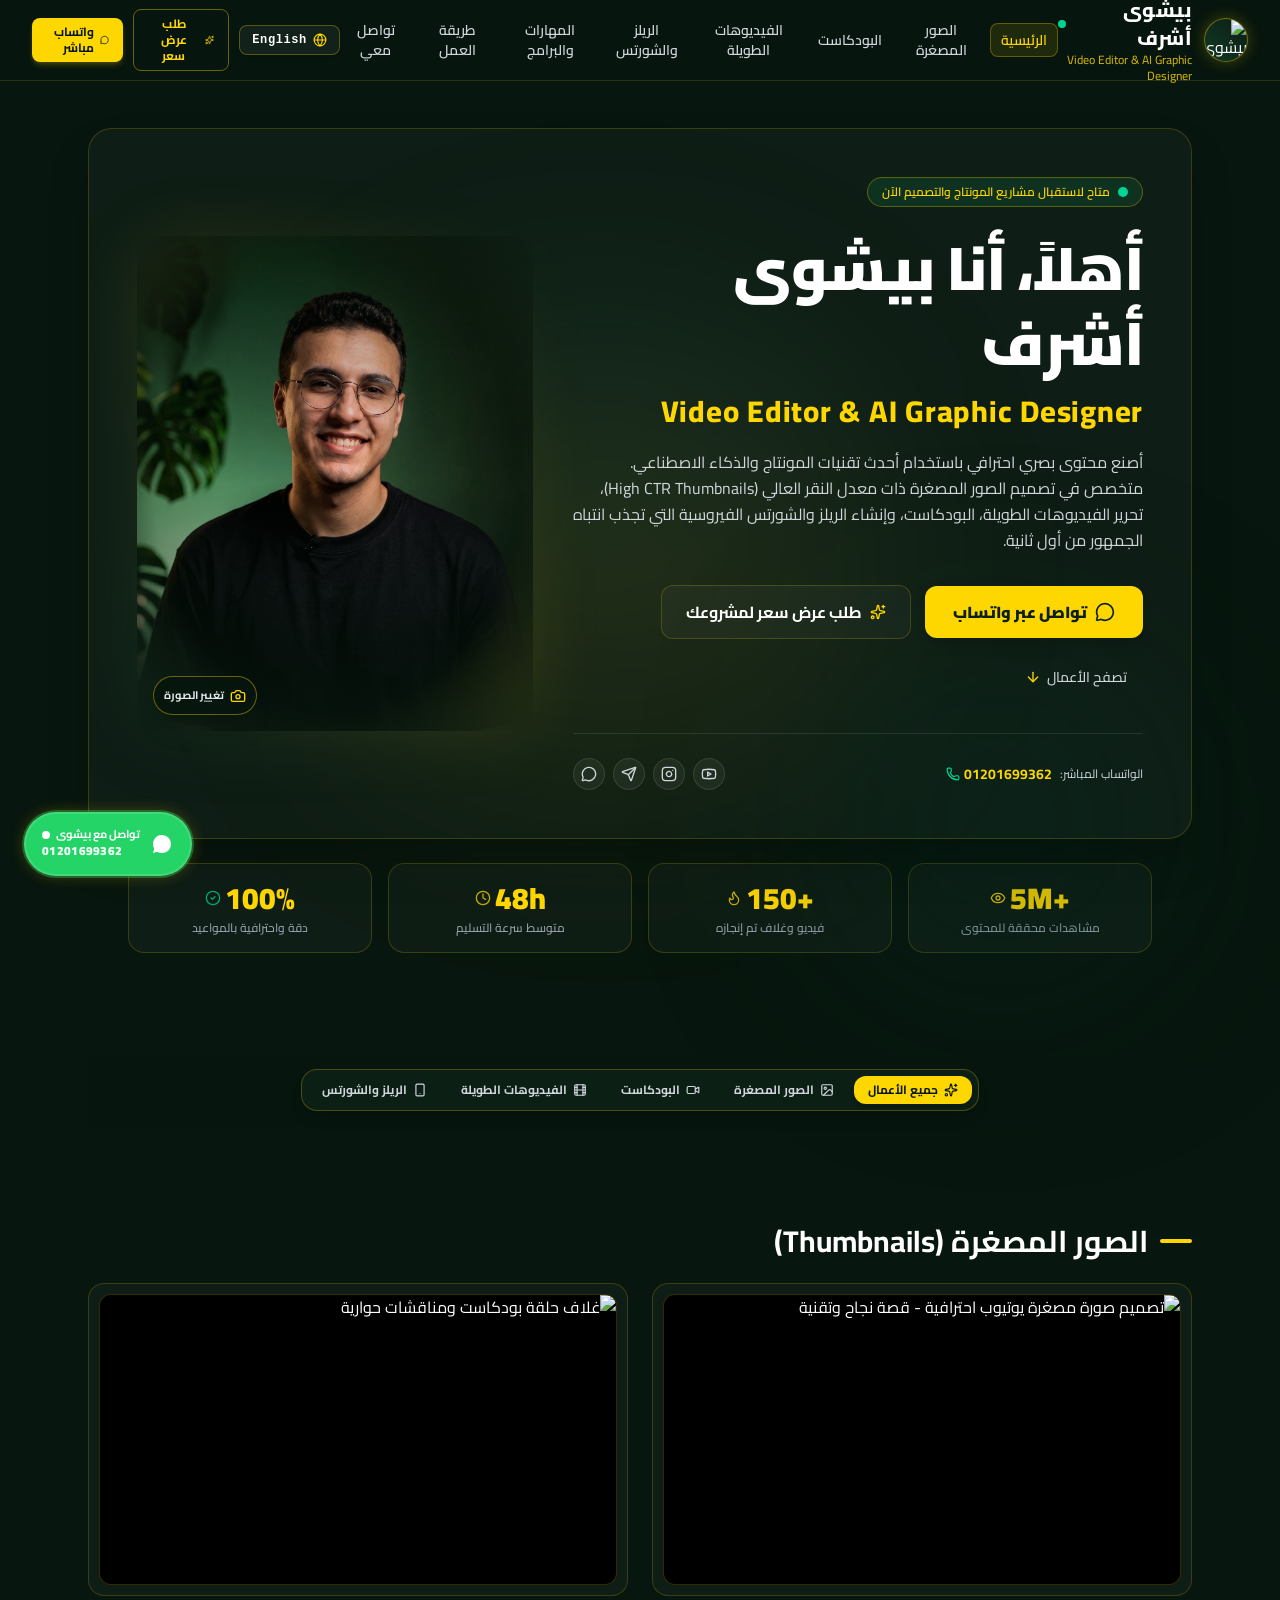
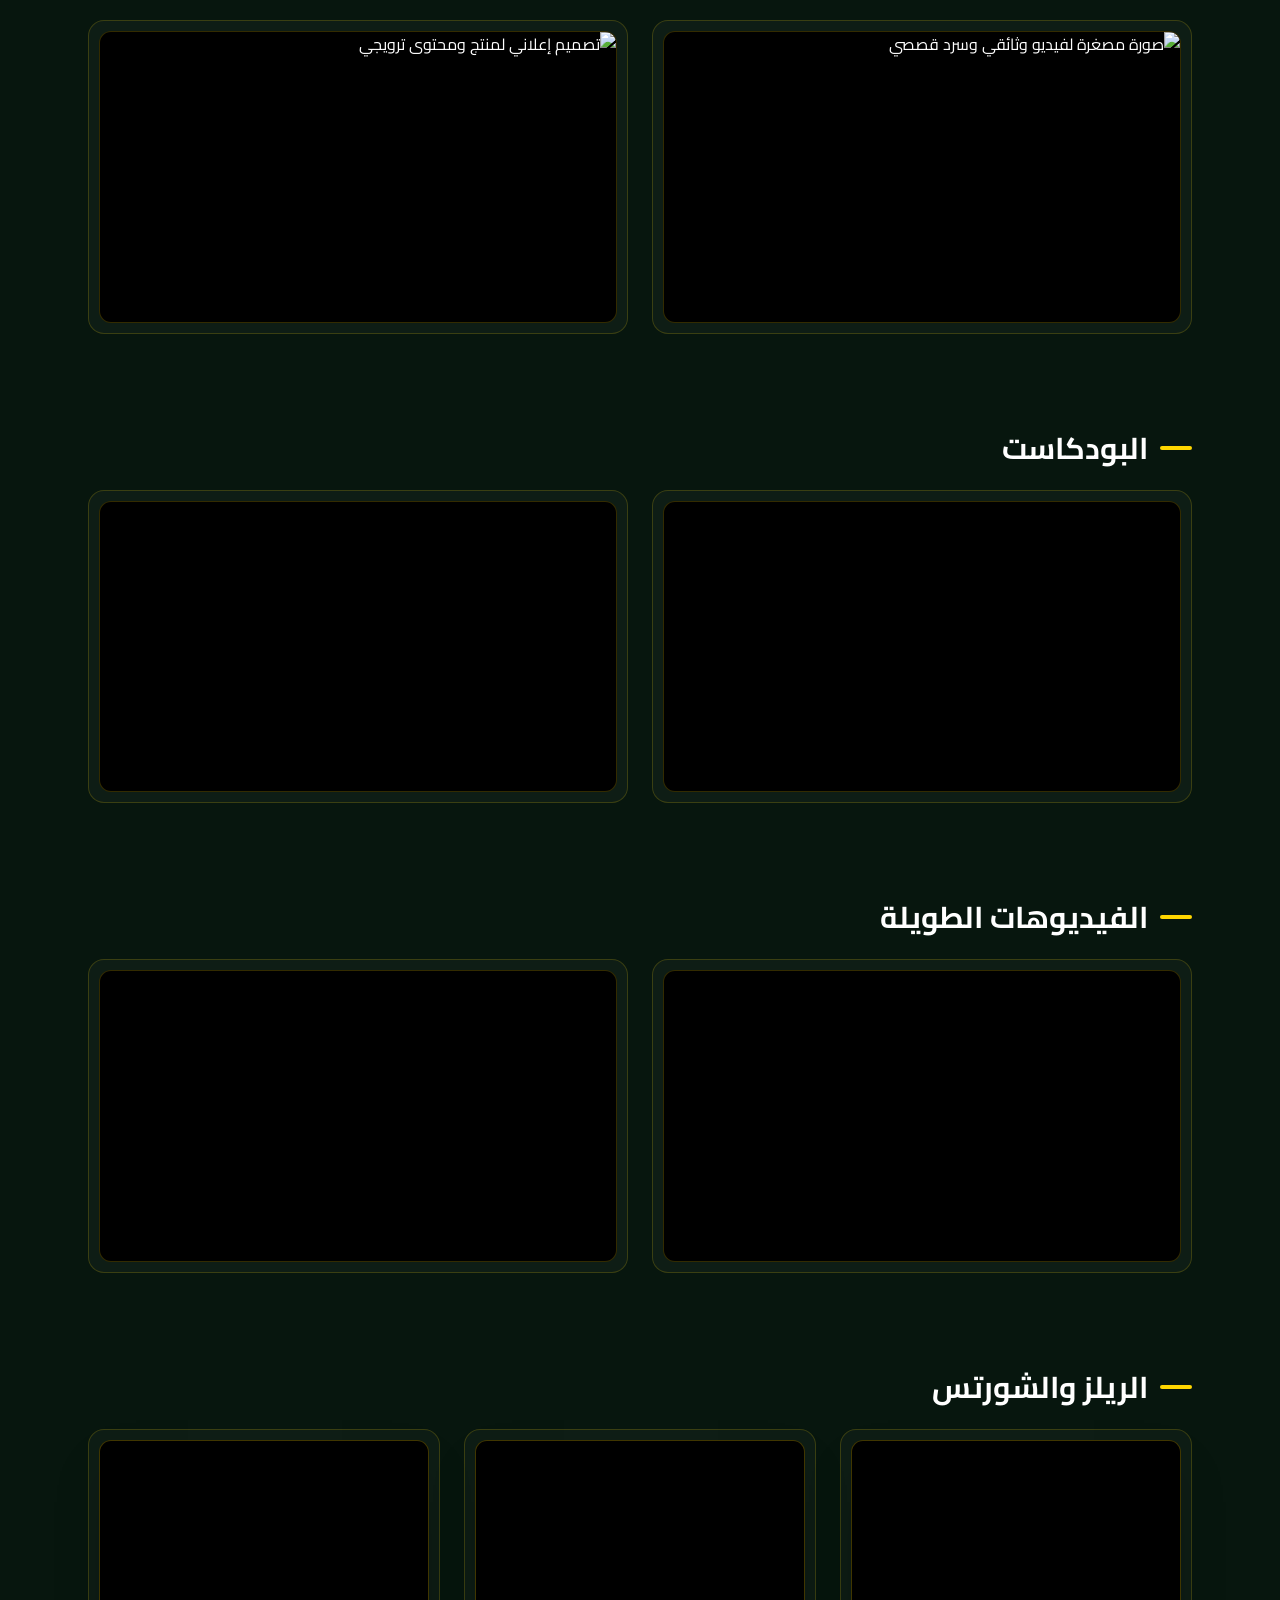
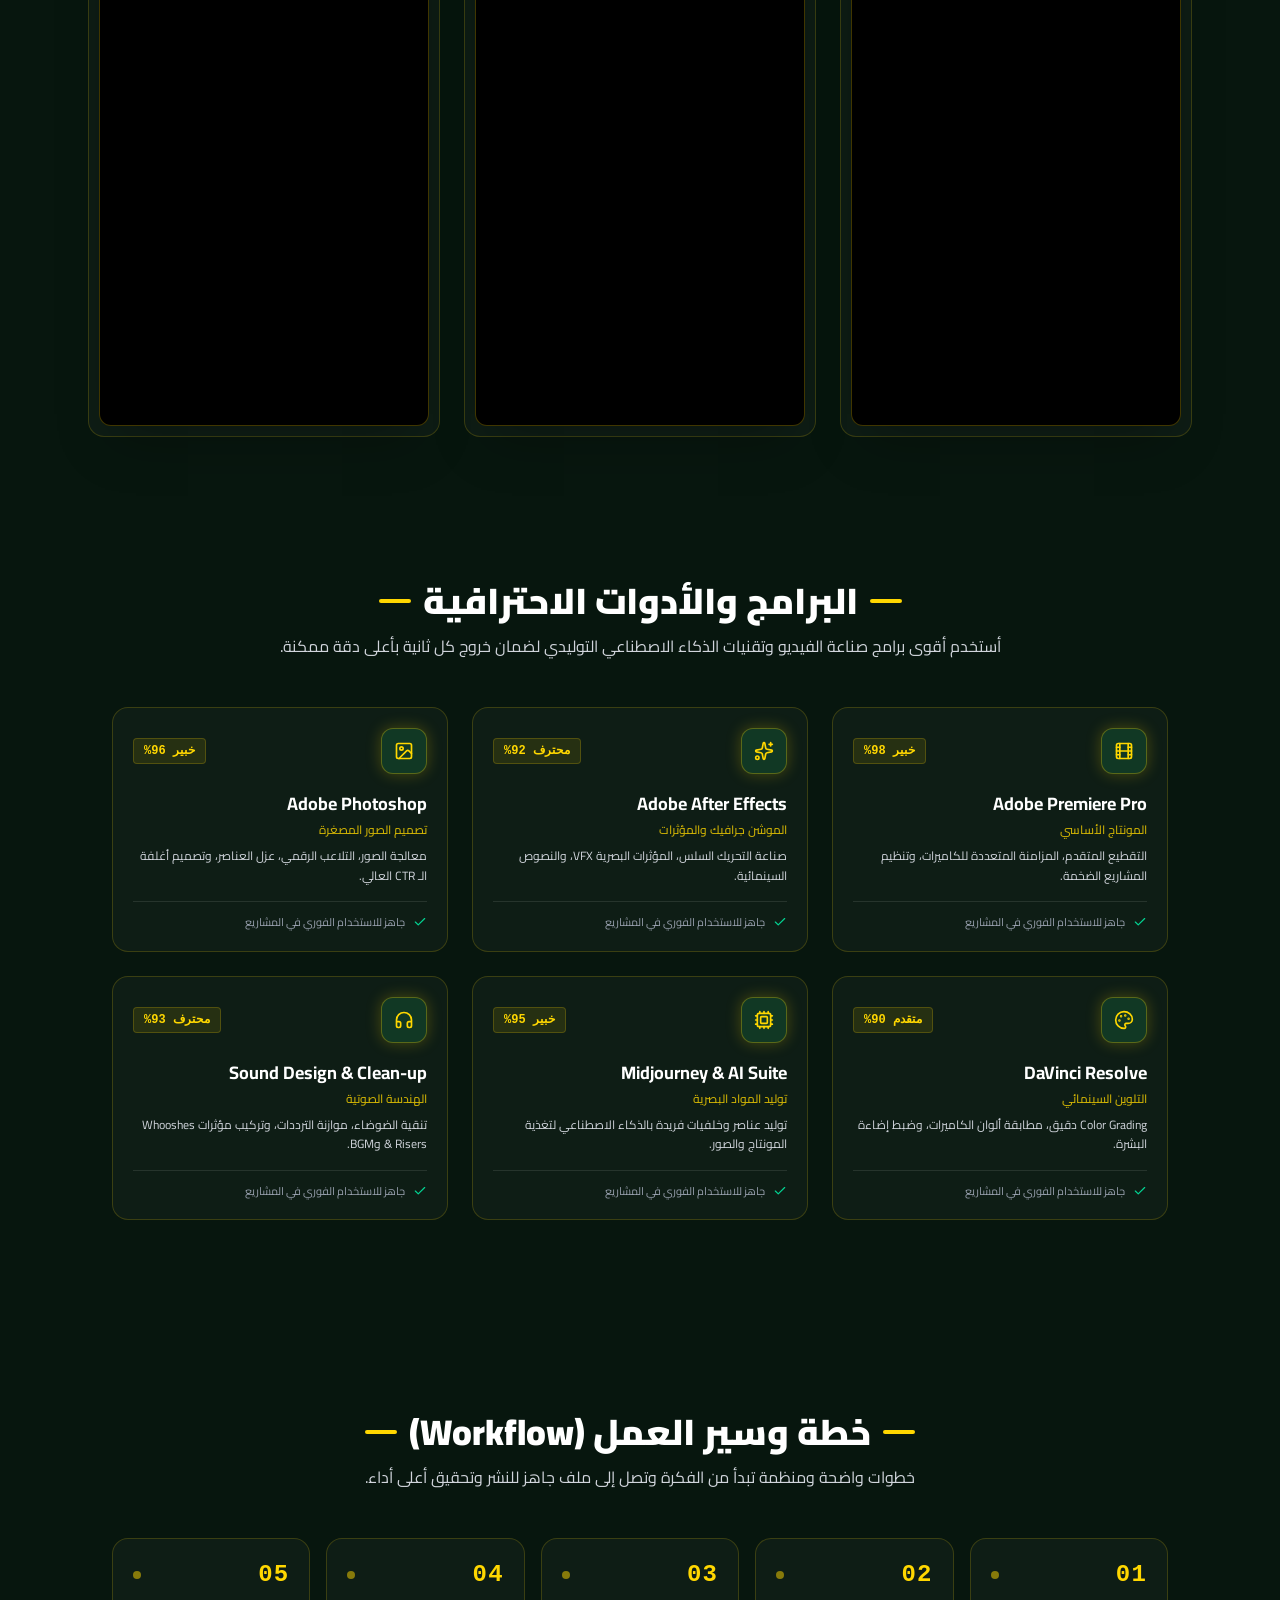
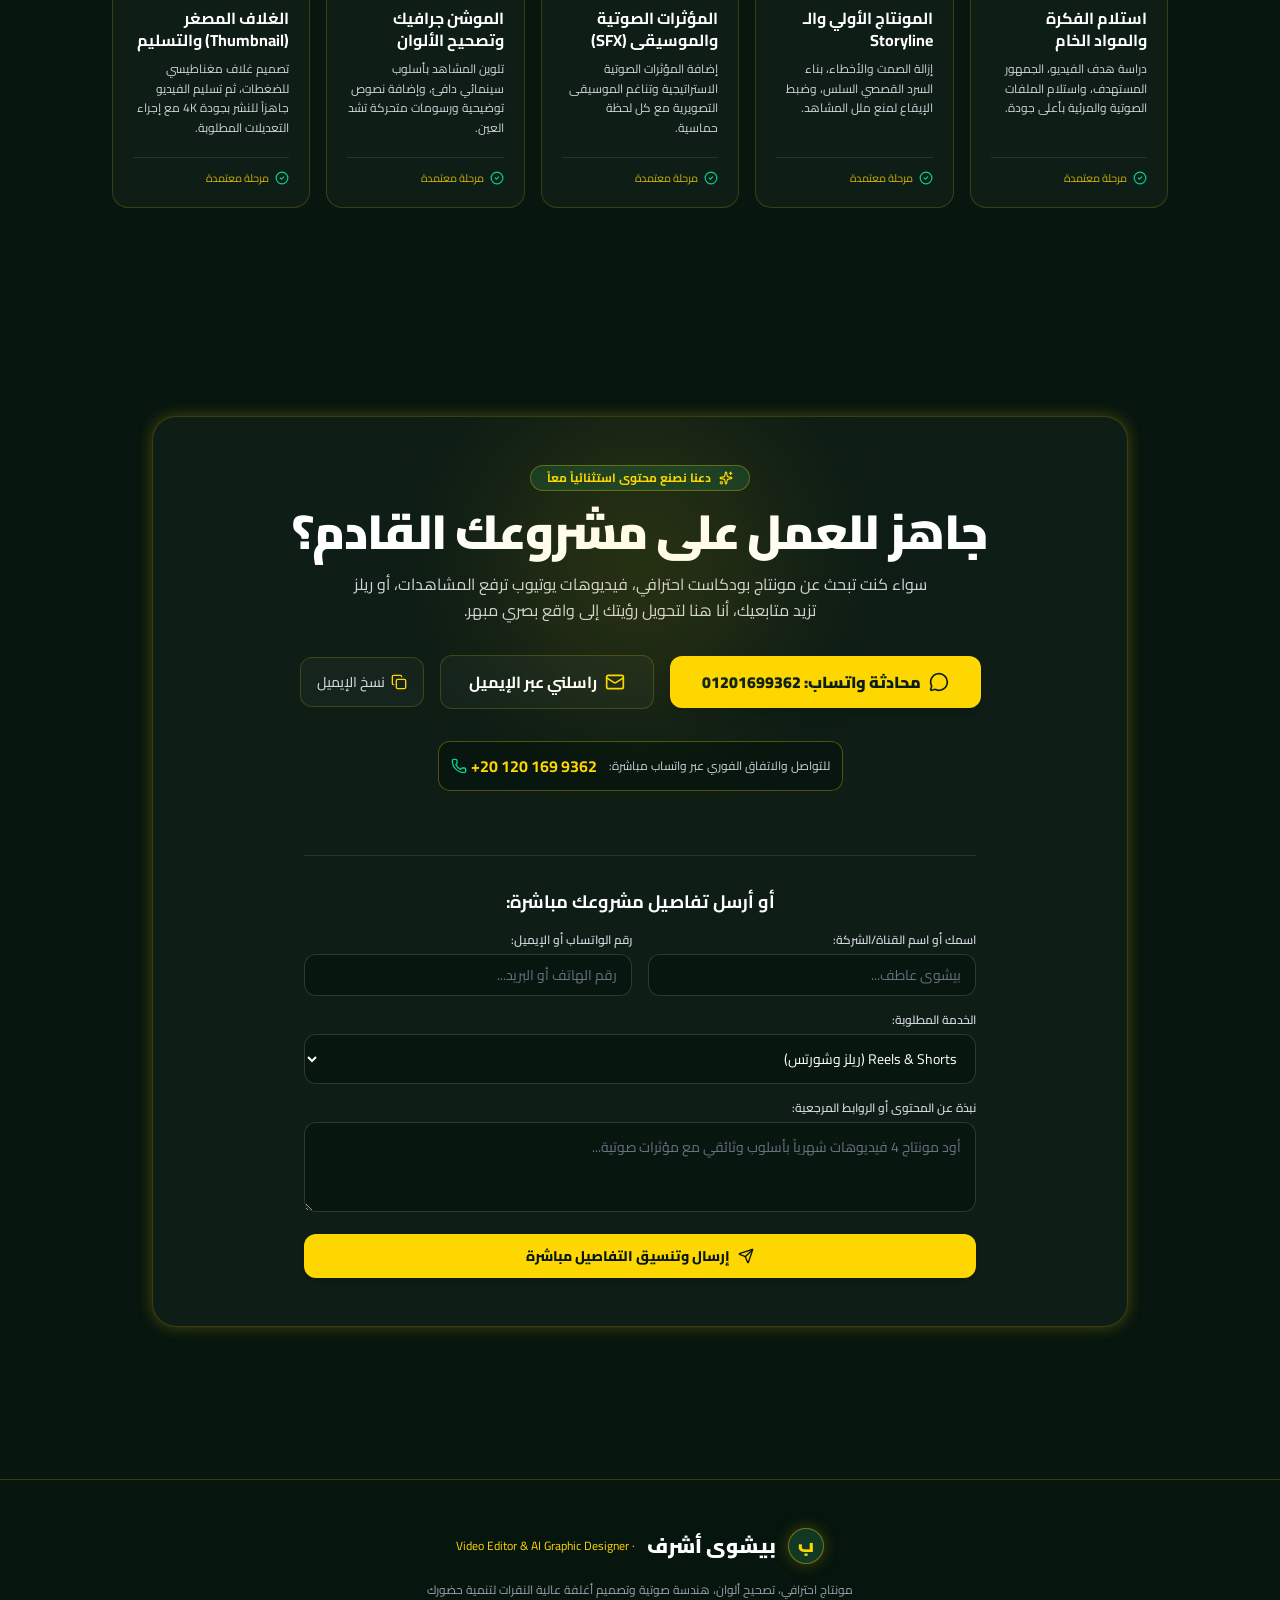
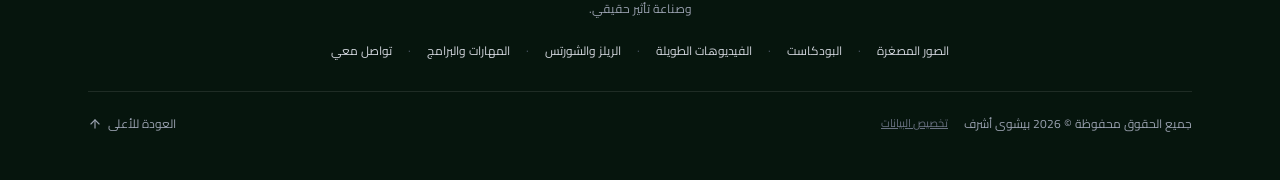
==== commit 108d7a53: "Deploy cinematic portrait hero" ====
--- a/index.html
+++ b/index.html
@@ -12,8 +12,8 @@
     <link rel="preconnect" href="https://fonts.googleapis.com">
     <link rel="preconnect" href="https://fonts.gstatic.com" crossorigin>
     <link href="https://fonts.googleapis.com/css2?family=Cairo:wght@300;400;500;600;700;800;900&display=swap" rel="stylesheet">
-    <script type="module" crossorigin src="./assets/index-DIodkdb-.js"></script>
-    <link rel="stylesheet" crossorigin href="./assets/index-qTZ2OZQl.css">
+    <script type="module" crossorigin src="./assets/index-DUyes7ir.js"></script>
+    <link rel="stylesheet" crossorigin href="./assets/index-fHLtMqpv.css">
   </head>
   <body class="bg-[#0b1f15] text-[#ffffff] antialiased selection:bg-[#ffd700] selection:text-[#0b1f15]">
     <div id="root"></div>
--- a/assets/index-fHLtMqpv.css
+++ b/assets/index-fHLtMqpv.css
@@ -0,0 +1,2 @@
+/*! tailwindcss v4.3.3 | MIT License | https://tailwindcss.com */
+@layer properties{@supports (((-webkit-hyphens:none)) and (not (margin-trim:inline))) or ((-moz-orient:inline) and (not (color:rgb(from red r g b)))){*,:before,:after,::backdrop{--tw-translate-x:0;--tw-translate-y:0;--tw-translate-z:0;--tw-scale-x:1;--tw-scale-y:1;--tw-scale-z:1;--tw-rotate-x:initial;--tw-rotate-y:initial;--tw-rotate-z:initial;--tw-skew-x:initial;--tw-skew-y:initial;--tw-space-y-reverse:0;--tw-border-style:solid;--tw-gradient-position:initial;--tw-gradient-from:#0000;--tw-gradient-via:#0000;--tw-gradient-to:#0000;--tw-gradient-stops:initial;--tw-gradient-via-stops:initial;--tw-gradient-from-position:0%;--tw-gradient-via-position:50%;--tw-gradient-to-position:100%;--tw-leading:initial;--tw-font-weight:initial;--tw-tracking:initial;--tw-shadow:0 0 #0000;--tw-shadow-color:initial;--tw-shadow-alpha:100%;--tw-inset-shadow:0 0 #0000;--tw-inset-shadow-color:initial;--tw-inset-shadow-alpha:100%;--tw-ring-color:initial;--tw-ring-shadow:0 0 #0000;--tw-inset-ring-color:initial;--tw-inset-ring-shadow:0 0 #0000;--tw-ring-inset:initial;--tw-ring-offset-width:0px;--tw-ring-offset-color:#fff;--tw-ring-offset-shadow:0 0 #0000;--tw-blur:initial;--tw-brightness:initial;--tw-contrast:initial;--tw-grayscale:initial;--tw-hue-rotate:initial;--tw-invert:initial;--tw-opacity:initial;--tw-saturate:initial;--tw-sepia:initial;--tw-drop-shadow:initial;--tw-drop-shadow-color:initial;--tw-drop-shadow-alpha:100%;--tw-drop-shadow-size:initial;--tw-backdrop-blur:initial;--tw-backdrop-brightness:initial;--tw-backdrop-contrast:initial;--tw-backdrop-grayscale:initial;--tw-backdrop-hue-rotate:initial;--tw-backdrop-invert:initial;--tw-backdrop-opacity:initial;--tw-backdrop-saturate:initial;--tw-backdrop-sepia:initial;--tw-duration:initial}}}@layer theme{:root,:host{--font-sans:-apple-system, BlinkMacSystemFont, "Segoe UI", Roboto, "Helvetica Neue", "Noto Sans", Arial, sans-serif, "Apple Color Emoji", "Segoe UI Emoji", "Segoe UI Symbol", "Noto Color Emoji";--font-mono:ui-monospace, SFMono-Regular, Menlo, Monaco, Consolas, "Liberation Mono", "Courier New", monospace;--color-red-300:oklch(80.8% .114 19.571);--color-red-400:oklch(70.4% .191 22.216);--color-emerald-300:oklch(84.5% .143 164.978);--color-emerald-400:oklch(76.5% .177 163.223);--color-emerald-900:oklch(37.8% .077 168.94);--color-emerald-950:oklch(26.2% .051 172.552);--color-gray-200:oklch(92.8% .006 264.531);--color-gray-300:oklch(87.2% .01 258.338);--color-gray-400:oklch(70.7% .022 261.325);--color-gray-500:oklch(55.1% .027 264.364);--color-gray-600:oklch(44.6% .03 256.802);--color-black:#000;--color-white:#fff;--spacing:.25rem;--container-md:28rem;--container-lg:32rem;--container-xl:36rem;--container-2xl:42rem;--container-3xl:48rem;--container-4xl:56rem;--container-5xl:64rem;--container-6xl:72rem;--container-7xl:80rem;--text-xs:.75rem;--text-xs--line-height:calc(1 / .75);--text-sm:.875rem;--text-sm--line-height:calc(1.25 / .875);--text-base:1rem;--text-base--line-height:calc(1.5 / 1);--text-lg:1.125rem;--text-lg--line-height:calc(1.75 / 1.125);--text-xl:1.25rem;--text-xl--line-height:calc(1.75 / 1.25);--text-2xl:1.5rem;--text-2xl--line-height:calc(2 / 1.5);--text-3xl:1.875rem;--text-3xl--line-height:calc(2.25 / 1.875);--text-4xl:2.25rem;--text-4xl--line-height:calc(2.5 / 2.25);--text-5xl:3rem;--text-5xl--line-height:1;--text-6xl:3.75rem;--text-6xl--line-height:1;--font-weight-normal:400;--font-weight-medium:500;--font-weight-semibold:600;--font-weight-bold:700;--font-weight-extrabold:800;--font-weight-black:900;--tracking-tight:-.025em;--tracking-wide:.025em;--tracking-wider:.05em;--leading-tight:1.25;--leading-snug:1.375;--leading-relaxed:1.625;--radius-md:.375rem;--radius-lg:.5rem;--radius-xl:.75rem;--radius-2xl:1rem;--radius-3xl:1.5rem;--animate-ping:ping 1s cubic-bezier(0, 0, .2, 1) infinite;--animate-pulse:pulse 2s cubic-bezier(.4, 0, .6, 1) infinite;--animate-bounce:bounce 1s infinite;--blur-md:12px;--blur-xl:24px;--blur-2xl:40px;--blur-3xl:64px;--aspect-video:16 / 9;--default-transition-duration:.15s;--default-transition-timing-function:cubic-bezier(.4, 0, .2, 1);--default-font-family:var(--font-sans);--default-mono-font-family:var(--font-mono)}}@layer base{*,:after,:before,::backdrop{box-sizing:border-box;border:0 solid;margin:0;padding:0}::file-selector-button{box-sizing:border-box;border:0 solid;margin:0;padding:0}html,:host{-webkit-text-size-adjust:100%;tab-size:4;line-height:1.5;font-family:var(--default-font-family,-apple-system, BlinkMacSystemFont, "Segoe UI", Roboto, "Helvetica Neue", "Noto Sans", Arial, sans-serif, "Apple Color Emoji", "Segoe UI Emoji", "Segoe UI Symbol", "Noto Color Emoji");font-feature-settings:var(--default-font-feature-settings,normal);font-variation-settings:var(--default-font-variation-settings,normal);-webkit-tap-highlight-color:transparent}hr{height:0;color:inherit;border-top-width:1px}abbr:where([title]){-webkit-text-decoration:underline dotted;text-decoration:underline dotted}h1,h2,h3,h4,h5,h6{font-size:inherit;font-weight:inherit}a{color:inherit;-webkit-text-decoration:inherit;-webkit-text-decoration:inherit;-webkit-text-decoration:inherit;-webkit-text-decoration:inherit;text-decoration:inherit}b,strong{font-weight:bolder}code,kbd,samp,pre{font-family:var(--default-mono-font-family,ui-monospace, SFMono-Regular, Menlo, Monaco, Consolas, "Liberation Mono", "Courier New", monospace);font-feature-settings:var(--default-mono-font-feature-settings,normal);font-variation-settings:var(--default-mono-font-variation-settings,normal);font-size:1em}small{font-size:80%}sub,sup{vertical-align:baseline;font-size:75%;line-height:0;position:relative}sub{bottom:-.25em}sup{top:-.5em}table{text-indent:0;border-color:inherit;border-collapse:collapse}:-moz-focusring:where(:not(iframe)){outline:auto}progress{vertical-align:baseline}summary{display:list-item}ol,ul,menu{list-style:none}img,svg,video,canvas,audio,iframe,embed,object{vertical-align:middle;display:block}img,video{max-width:100%;height:auto}button,input,select,optgroup,textarea{font:inherit;font-feature-settings:inherit;font-variation-settings:inherit;letter-spacing:inherit;color:inherit;opacity:1;background-color:#0000;border-radius:0}::file-selector-button{font:inherit;font-feature-settings:inherit;font-variation-settings:inherit;letter-spacing:inherit;color:inherit;opacity:1;background-color:#0000;border-radius:0}:where(select:is([multiple],[size])) optgroup{font-weight:bolder}:where(select:is([multiple],[size])) optgroup option{padding-inline-start:20px}::file-selector-button{margin-inline-end:4px}::placeholder{opacity:1}@supports (not ((-webkit-appearance:-apple-pay-button))) or (contain-intrinsic-size:1px){::placeholder{color:currentColor}@supports (color:color-mix(in lab, red, red)){::placeholder{color:color-mix(in oklab, currentcolor 50%, transparent)}}}textarea{resize:vertical}::-webkit-search-decoration{-webkit-appearance:none}::-webkit-date-and-time-value{min-height:1lh;text-align:inherit}::-webkit-datetime-edit{display:inline-flex}::-webkit-datetime-edit-fields-wrapper{padding:0}::-webkit-datetime-edit{padding-block:0}::-webkit-datetime-edit-year-field{padding-block:0}::-webkit-datetime-edit-month-field{padding-block:0}::-webkit-datetime-edit-day-field{padding-block:0}::-webkit-datetime-edit-hour-field{padding-block:0}::-webkit-datetime-edit-minute-field{padding-block:0}::-webkit-datetime-edit-second-field{padding-block:0}::-webkit-datetime-edit-millisecond-field{padding-block:0}::-webkit-datetime-edit-meridiem-field{padding-block:0}::-webkit-calendar-picker-indicator{line-height:1}:-moz-ui-invalid{box-shadow:none}button,input:where([type=button],[type=reset],[type=submit]){appearance:button}::file-selector-button{appearance:button}::-webkit-inner-spin-button{height:auto}::-webkit-outer-spin-button{height:auto}[hidden]:where(:not([hidden=until-found])){display:none!important}*{font-family:Cairo,system-ui,-apple-system,BlinkMacSystemFont,Segoe UI,Roboto,sans-serif}html{scroll-behavior:smooth}body{color:#fff;background-color:#07160e;overflow-x:hidden}}@layer components;@layer utilities{.pointer-events-none{pointer-events:none}.absolute{position:absolute}.fixed{position:fixed}.relative{position:relative}.sticky{position:sticky}.-inset-1{inset:calc(var(--spacing) * -1)}.inset-0{inset:0}.start-10{inset-inline-start:calc(var(--spacing) * 10)}.end-1\/4{inset-inline-end:25%}.end-4{inset-inline-end:calc(var(--spacing) * 4)}.top-0{top:0}.top-1\/3{top:33.3333%}.top-20{top:calc(var(--spacing) * 20)}.right-0{right:0}.right-1\/2{right:50%}.right-6{right:calc(var(--spacing) * 6)}.bottom-4{bottom:calc(var(--spacing) * 4)}.bottom-6{bottom:calc(var(--spacing) * 6)}.bottom-10{bottom:calc(var(--spacing) * 10)}.bottom-full{bottom:100%}.left-0{left:0}.left-6{left:calc(var(--spacing) * 6)}.z-10{z-index:10}.z-30{z-index:30}.z-40{z-index:40}.z-50{z-index:50}.mx-auto{margin-inline:auto}.mt-0\.5{margin-top:calc(var(--spacing) * .5)}.mt-1{margin-top:var(--spacing)}.mt-2{margin-top:calc(var(--spacing) * 2)}.mt-4{margin-top:calc(var(--spacing) * 4)}.mt-5{margin-top:calc(var(--spacing) * 5)}.mt-6{margin-top:calc(var(--spacing) * 6)}.mt-8{margin-top:calc(var(--spacing) * 8)}.mt-16{margin-top:calc(var(--spacing) * 16)}.mr-2{margin-right:calc(var(--spacing) * 2)}.mb-1{margin-bottom:var(--spacing)}.mb-1\.5{margin-bottom:calc(var(--spacing) * 1.5)}.mb-2{margin-bottom:calc(var(--spacing) * 2)}.mb-2\.5{margin-bottom:calc(var(--spacing) * 2.5)}.mb-3{margin-bottom:calc(var(--spacing) * 3)}.mb-4{margin-bottom:calc(var(--spacing) * 4)}.mb-5{margin-bottom:calc(var(--spacing) * 5)}.mb-6{margin-bottom:calc(var(--spacing) * 6)}.mb-8{margin-bottom:calc(var(--spacing) * 8)}.mb-12{margin-bottom:calc(var(--spacing) * 12)}.ml-2{margin-left:calc(var(--spacing) * 2)}.block{display:block}.flex{display:flex}.grid{display:grid}.hidden{display:none}.inline-block{display:inline-block}.inline-flex{display:inline-flex}.aspect-\[4\/5\]{aspect-ratio:4/5}.aspect-\[9\/16\]{aspect-ratio:9/16}.aspect-video{aspect-ratio:var(--aspect-video)}.h-1{height:var(--spacing)}.h-2{height:calc(var(--spacing) * 2)}.h-2\.5{height:calc(var(--spacing) * 2.5)}.h-3{height:calc(var(--spacing) * 3)}.h-3\.5{height:calc(var(--spacing) * 3.5)}.h-4{height:calc(var(--spacing) * 4)}.h-5{height:calc(var(--spacing) * 5)}.h-6{height:calc(var(--spacing) * 6)}.h-8{height:calc(var(--spacing) * 8)}.h-9{height:calc(var(--spacing) * 9)}.h-10{height:calc(var(--spacing) * 10)}.h-11{height:calc(var(--spacing) * 11)}.h-20{height:calc(var(--spacing) * 20)}.h-72{height:calc(var(--spacing) * 72)}.h-\[350px\]{height:350px}.h-\[500px\]{height:500px}.h-auto{height:auto}.h-full{height:100%}.max-h-\[50vh\]{max-height:50vh}.max-h-\[55vh\]{max-height:55vh}.max-h-\[75vh\]{max-height:75vh}.max-h-\[90vh\]{max-height:90vh}.max-h-\[92vh\]{max-height:92vh}.min-h-screen{min-height:100vh}.w-2{width:calc(var(--spacing) * 2)}.w-2\.5{width:calc(var(--spacing) * 2.5)}.w-3{width:calc(var(--spacing) * 3)}.w-3\.5{width:calc(var(--spacing) * 3.5)}.w-4{width:calc(var(--spacing) * 4)}.w-5{width:calc(var(--spacing) * 5)}.w-6{width:calc(var(--spacing) * 6)}.w-8{width:calc(var(--spacing) * 8)}.w-9{width:calc(var(--spacing) * 9)}.w-10{width:calc(var(--spacing) * 10)}.w-11{width:calc(var(--spacing) * 11)}.w-72{width:calc(var(--spacing) * 72)}.w-\[350px\]{width:350px}.w-\[500px\]{width:500px}.w-full{width:100%}.max-w-2xl{max-width:var(--container-2xl)}.max-w-3xl{max-width:var(--container-3xl)}.max-w-4xl{max-width:var(--container-4xl)}.max-w-5xl{max-width:var(--container-5xl)}.max-w-6xl{max-width:var(--container-6xl)}.max-w-7xl{max-width:var(--container-7xl)}.max-w-\[340px\]{max-width:340px}.max-w-\[380px\]{max-width:380px}.max-w-full{max-width:100%}.max-w-lg{max-width:var(--container-lg)}.max-w-md{max-width:var(--container-md)}.max-w-xl{max-width:var(--container-xl)}.shrink-0{flex-shrink:0}.grow{flex-grow:1}.translate-x-1\/2{--tw-translate-x:calc(1 / 2 * 100%);translate:var(--tw-translate-x) var(--tw-translate-y)}.scale-90{--tw-scale-x:90%;--tw-scale-y:90%;--tw-scale-z:90%;scale:var(--tw-scale-x) var(--tw-scale-y)}.scale-95{--tw-scale-x:95%;--tw-scale-y:95%;--tw-scale-z:95%;scale:var(--tw-scale-x) var(--tw-scale-y)}.transform{transform:var(--tw-rotate-x,) var(--tw-rotate-y,) var(--tw-rotate-z,) var(--tw-skew-x,) var(--tw-skew-y,)}.animate-bounce{animation:var(--animate-bounce)}.animate-ping{animation:var(--animate-ping)}.animate-pulse{animation:var(--animate-pulse)}.cursor-pointer{cursor:pointer}.scroll-mt-24{scroll-margin-top:calc(var(--spacing) * 24)}.scroll-mt-28{scroll-margin-top:calc(var(--spacing) * 28)}.grid-cols-1{grid-template-columns:repeat(1,minmax(0,1fr))}.grid-cols-2{grid-template-columns:repeat(2,minmax(0,1fr))}.flex-col{flex-direction:column}.flex-wrap{flex-wrap:wrap}.items-center{align-items:center}.justify-between{justify-content:space-between}.justify-center{justify-content:center}.gap-1{gap:var(--spacing)}.gap-1\.5{gap:calc(var(--spacing) * 1.5)}.gap-2{gap:calc(var(--spacing) * 2)}.gap-2\.5{gap:calc(var(--spacing) * 2.5)}.gap-3{gap:calc(var(--spacing) * 3)}.gap-3\.5{gap:calc(var(--spacing) * 3.5)}.gap-4{gap:calc(var(--spacing) * 4)}.gap-6{gap:calc(var(--spacing) * 6)}.gap-8{gap:calc(var(--spacing) * 8)}:where(.space-y-2>:not(:last-child)){--tw-space-y-reverse:0;margin-block-start:calc(calc(var(--spacing) * 2) * var(--tw-space-y-reverse));margin-block-end:calc(calc(var(--spacing) * 2) * calc(1 - var(--tw-space-y-reverse)))}:where(.space-y-3>:not(:last-child)){--tw-space-y-reverse:0;margin-block-start:calc(calc(var(--spacing) * 3) * var(--tw-space-y-reverse));margin-block-end:calc(calc(var(--spacing) * 3) * calc(1 - var(--tw-space-y-reverse)))}:where(.space-y-4>:not(:last-child)){--tw-space-y-reverse:0;margin-block-start:calc(calc(var(--spacing) * 4) * var(--tw-space-y-reverse));margin-block-end:calc(calc(var(--spacing) * 4) * calc(1 - var(--tw-space-y-reverse)))}:where(.space-y-6>:not(:last-child)){--tw-space-y-reverse:0;margin-block-start:calc(calc(var(--spacing) * 6) * var(--tw-space-y-reverse));margin-block-end:calc(calc(var(--spacing) * 6) * calc(1 - var(--tw-space-y-reverse)))}:where(.space-y-24>:not(:last-child)){--tw-space-y-reverse:0;margin-block-start:calc(calc(var(--spacing) * 24) * var(--tw-space-y-reverse));margin-block-end:calc(calc(var(--spacing) * 24) * calc(1 - var(--tw-space-y-reverse)))}.self-start{align-self:flex-start}.overflow-auto{overflow:auto}.overflow-hidden{overflow:hidden}.overflow-x-auto{overflow-x:auto}.overflow-y-auto{overflow-y:auto}.rounded{border-radius:.25rem}.rounded-2xl{border-radius:var(--radius-2xl)}.rounded-3xl{border-radius:var(--radius-3xl)}.rounded-full{border-radius:2147483647px}.rounded-lg{border-radius:var(--radius-lg)}.rounded-md{border-radius:var(--radius-md)}.rounded-xl{border-radius:var(--radius-xl)}.border{border-style:var(--tw-border-style);border-width:1px}.border-2{border-style:var(--tw-border-style);border-width:2px}.border-t{border-top-style:var(--tw-border-style);border-top-width:1px}.border-b{border-bottom-style:var(--tw-border-style);border-bottom-width:1px}.border-\[\#ffd700\]{border-color:gold}.border-\[\#ffd700\]\/15{border-color:oklab(88.6771% -.0169252 .181398/.15)}.border-\[\#ffd700\]\/20{border-color:oklab(88.6771% -.0169252 .181398/.2)}.border-\[\#ffd700\]\/25{border-color:oklab(88.6771% -.0169252 .181398/.25)}.border-\[\#ffd700\]\/30{border-color:oklab(88.6771% -.0169252 .181398/.3)}.border-\[\#ffd700\]\/40{border-color:oklab(88.6771% -.0169252 .181398/.4)}.border-\[\#ffd700\]\/50{border-color:oklab(88.6771% -.0169252 .181398/.5)}.border-white\/10{border-color:#ffffff1a}@supports (color:color-mix(in lab, red, red)){.border-white\/10{border-color:color-mix(in oklab, var(--color-white) 10%, transparent)}}.border-white\/15{border-color:#ffffff26}@supports (color:color-mix(in lab, red, red)){.border-white\/15{border-color:color-mix(in oklab, var(--color-white) 15%, transparent)}}.border-white\/20{border-color:#fff3}@supports (color:color-mix(in lab, red, red)){.border-white\/20{border-color:color-mix(in oklab, var(--color-white) 20%, transparent)}}.bg-\[\#0b1f15\]{background-color:#0b1f15}.bg-\[\#0b1f15\]\/80{background-color:oklab(21.8765% -.0310263 .0111981/.8)}.bg-\[\#25D366\]{background-color:#25d366}.bg-\[\#07160e\]{background-color:#07160e}.bg-\[\#07160e\]\/80{background-color:oklab(18.3444% -.0252444 .00952056/.8)}.bg-\[\#07160e\]\/85{background-color:oklab(18.3444% -.0252444 .00952056/.85)}.bg-\[\#07160e\]\/90{background-color:oklab(18.3444% -.0252444 .00952056/.9)}.bg-\[\#07160e\]\/95{background-color:oklab(18.3444% -.0252444 .00952056/.95)}.bg-\[\#113824\]{background-color:#113824}.bg-\[\#113824\]\/60{background-color:oklab(30.651% -.0530299 .0216057/.6)}.bg-\[\#113824\]\/80{background-color:oklab(30.651% -.0530299 .0216057/.8)}.bg-\[\#ffd700\]{background-color:gold}.bg-\[\#ffd700\]\/10{background-color:oklab(88.6771% -.0169252 .181398/.1)}.bg-\[\#ffd700\]\/50{background-color:oklab(88.6771% -.0169252 .181398/.5)}.bg-black{background-color:var(--color-black)}.bg-black\/40{background-color:#0006}@supports (color:color-mix(in lab, red, red)){.bg-black\/40{background-color:color-mix(in oklab, var(--color-black) 40%, transparent)}}.bg-black\/80{background-color:#000c}@supports (color:color-mix(in lab, red, red)){.bg-black\/80{background-color:color-mix(in oklab, var(--color-black) 80%, transparent)}}.bg-black\/85{background-color:#000000d9}@supports (color:color-mix(in lab, red, red)){.bg-black\/85{background-color:color-mix(in oklab, var(--color-black) 85%, transparent)}}.bg-emerald-400{background-color:var(--color-emerald-400)}.bg-emerald-900\/60{background-color:#004e3b99}@supports (color:color-mix(in lab, red, red)){.bg-emerald-900\/60{background-color:color-mix(in oklab, var(--color-emerald-900) 60%, transparent)}}.bg-emerald-950\/25{background-color:#002c2240}@supports (color:color-mix(in lab, red, red)){.bg-emerald-950\/25{background-color:color-mix(in oklab, var(--color-emerald-950) 25%, transparent)}}.bg-white{background-color:var(--color-white)}.bg-white\/5{background-color:#ffffff0d}@supports (color:color-mix(in lab, red, red)){.bg-white\/5{background-color:color-mix(in oklab, var(--color-white) 5%, transparent)}}.bg-gradient-to-b{--tw-gradient-position:to bottom in oklab;background-image:linear-gradient(var(--tw-gradient-stops))}.bg-gradient-to-r{--tw-gradient-position:to right in oklab;background-image:linear-gradient(var(--tw-gradient-stops))}.bg-gradient-to-t{--tw-gradient-position:to top in oklab;background-image:linear-gradient(var(--tw-gradient-stops))}.bg-gradient-to-tr{--tw-gradient-position:to top right in oklab;background-image:linear-gradient(var(--tw-gradient-stops))}.from-\[\#0a2318\]\/90{--tw-gradient-from:oklab(23.2444% -.0361762 .0115612/.9);--tw-gradient-stops:var(--tw-gradient-via-stops,var(--tw-gradient-position), var(--tw-gradient-from) var(--tw-gradient-from-position), var(--tw-gradient-to) var(--tw-gradient-to-position))}.from-\[\#10b981\]\/15{--tw-gradient-from:oklab(69.5873% -.142158 .0448781/.15);--tw-gradient-stops:var(--tw-gradient-via-stops,var(--tw-gradient-position), var(--tw-gradient-from) var(--tw-gradient-from-position), var(--tw-gradient-to) var(--tw-gradient-to-position))}.from-\[\#07160e\]{--tw-gradient-from:#07160e;--tw-gradient-stops:var(--tw-gradient-via-stops,var(--tw-gradient-position), var(--tw-gradient-from) var(--tw-gradient-from-position), var(--tw-gradient-to) var(--tw-gradient-to-position))}.from-\[\#07160e\]\/40{--tw-gradient-from:oklab(18.3444% -.0252444 .00952056/.4);--tw-gradient-stops:var(--tw-gradient-via-stops,var(--tw-gradient-position), var(--tw-gradient-from) var(--tw-gradient-from-position), var(--tw-gradient-to) var(--tw-gradient-to-position))}.from-\[\#07160e\]\/50{--tw-gradient-from:oklab(18.3444% -.0252444 .00952056/.5);--tw-gradient-stops:var(--tw-gradient-via-stops,var(--tw-gradient-position), var(--tw-gradient-from) var(--tw-gradient-from-position), var(--tw-gradient-to) var(--tw-gradient-to-position))}.from-\[\#113824\]{--tw-gradient-from:#113824;--tw-gradient-stops:var(--tw-gradient-via-stops,var(--tw-gradient-position), var(--tw-gradient-from) var(--tw-gradient-from-position), var(--tw-gradient-to) var(--tw-gradient-to-position))}.from-\[\#113824\]\/60{--tw-gradient-from:oklab(30.651% -.0530299 .0216057/.6);--tw-gradient-stops:var(--tw-gradient-via-stops,var(--tw-gradient-position), var(--tw-gradient-from) var(--tw-gradient-from-position), var(--tw-gradient-to) var(--tw-gradient-to-position))}.via-\[\#07160e\]\/95{--tw-gradient-via:oklab(18.3444% -.0252444 .00952056/.95);--tw-gradient-via-stops:var(--tw-gradient-position), var(--tw-gradient-from) var(--tw-gradient-from-position), var(--tw-gradient-via) var(--tw-gradient-via-position), var(--tw-gradient-to) var(--tw-gradient-to-position);--tw-gradient-stops:var(--tw-gradient-via-stops)}.via-\[\#ffd700\]\/10{--tw-gradient-via:oklab(88.6771% -.0169252 .181398/.1);--tw-gradient-via-stops:var(--tw-gradient-position), var(--tw-gradient-from) var(--tw-gradient-from-position), var(--tw-gradient-via) var(--tw-gradient-via-position), var(--tw-gradient-to) var(--tw-gradient-to-position);--tw-gradient-stops:var(--tw-gradient-via-stops)}.via-\[\#ffd700\]\/15{--tw-gradient-via:oklab(88.6771% -.0169252 .181398/.15);--tw-gradient-via-stops:var(--tw-gradient-position), var(--tw-gradient-from) var(--tw-gradient-from-position), var(--tw-gradient-via) var(--tw-gradient-via-position), var(--tw-gradient-to) var(--tw-gradient-to-position);--tw-gradient-stops:var(--tw-gradient-via-stops)}.via-transparent{--tw-gradient-via:transparent;--tw-gradient-via-stops:var(--tw-gradient-position), var(--tw-gradient-from) var(--tw-gradient-from-position), var(--tw-gradient-via) var(--tw-gradient-via-position), var(--tw-gradient-to) var(--tw-gradient-to-position);--tw-gradient-stops:var(--tw-gradient-via-stops)}.to-\[\#0b1f15\]{--tw-gradient-to:#0b1f15;--tw-gradient-stops:var(--tw-gradient-via-stops,var(--tw-gradient-position), var(--tw-gradient-from) var(--tw-gradient-from-position), var(--tw-gradient-to) var(--tw-gradient-to-position))}.to-\[\#05100a\]{--tw-gradient-to:#05100a;--tw-gradient-stops:var(--tw-gradient-via-stops,var(--tw-gradient-position), var(--tw-gradient-from) var(--tw-gradient-from-position), var(--tw-gradient-to) var(--tw-gradient-to-position))}.to-\[\#07160e\]\/40{--tw-gradient-to:oklab(18.3444% -.0252444 .00952056/.4);--tw-gradient-stops:var(--tw-gradient-via-stops,var(--tw-gradient-position), var(--tw-gradient-from) var(--tw-gradient-from-position), var(--tw-gradient-to) var(--tw-gradient-to-position))}.to-transparent{--tw-gradient-to:transparent;--tw-gradient-stops:var(--tw-gradient-via-stops,var(--tw-gradient-position), var(--tw-gradient-from) var(--tw-gradient-from-position), var(--tw-gradient-to) var(--tw-gradient-to-position))}.\[mask-image\:radial-gradient\(circle_at_center\,black_60\%\,transparent_98\%\)\]{-webkit-mask-image:radial-gradient(circle,#000 60%,#0000 98%);mask-image:radial-gradient(circle,#000 60%,#0000 98%)}.fill-white{fill:var(--color-white)}.object-contain{object-fit:contain}.object-cover{object-fit:cover}.object-top{object-position:top}.p-1\.5{padding:calc(var(--spacing) * 1.5)}.p-2{padding:calc(var(--spacing) * 2)}.p-2\.5{padding:calc(var(--spacing) * 2.5)}.p-3{padding:calc(var(--spacing) * 3)}.p-3\.5{padding:calc(var(--spacing) * 3.5)}.p-4{padding:calc(var(--spacing) * 4)}.p-5{padding:calc(var(--spacing) * 5)}.p-6{padding:calc(var(--spacing) * 6)}.p-8{padding:calc(var(--spacing) * 8)}.px-2{padding-inline:calc(var(--spacing) * 2)}.px-2\.5{padding-inline:calc(var(--spacing) * 2.5)}.px-3{padding-inline:calc(var(--spacing) * 3)}.px-3\.5{padding-inline:calc(var(--spacing) * 3.5)}.px-4{padding-inline:calc(var(--spacing) * 4)}.px-5{padding-inline:calc(var(--spacing) * 5)}.px-6{padding-inline:calc(var(--spacing) * 6)}.px-7{padding-inline:calc(var(--spacing) * 7)}.px-8{padding-inline:calc(var(--spacing) * 8)}.py-0\.5{padding-block:calc(var(--spacing) * .5)}.py-1{padding-block:var(--spacing)}.py-1\.5{padding-block:calc(var(--spacing) * 1.5)}.py-2{padding-block:calc(var(--spacing) * 2)}.py-2\.5{padding-block:calc(var(--spacing) * 2.5)}.py-3{padding-block:calc(var(--spacing) * 3)}.py-3\.5{padding-block:calc(var(--spacing) * 3.5)}.py-6{padding-block:calc(var(--spacing) * 6)}.py-12{padding-block:calc(var(--spacing) * 12)}.py-16{padding-block:calc(var(--spacing) * 16)}.pt-2{padding-top:calc(var(--spacing) * 2)}.pt-3{padding-top:calc(var(--spacing) * 3)}.pt-4{padding-top:calc(var(--spacing) * 4)}.pt-6{padding-top:calc(var(--spacing) * 6)}.pt-8{padding-top:calc(var(--spacing) * 8)}.pt-24{padding-top:calc(var(--spacing) * 24)}.pb-4{padding-bottom:calc(var(--spacing) * 4)}.pb-16{padding-bottom:calc(var(--spacing) * 16)}.text-center{text-align:center}.text-right{text-align:right}.text-start{text-align:start}.font-mono{font-family:var(--font-mono)}.text-2xl{font-size:var(--text-2xl);line-height:var(--tw-leading,var(--text-2xl--line-height))}.text-3xl{font-size:var(--text-3xl);line-height:var(--tw-leading,var(--text-3xl--line-height))}.text-4xl{font-size:var(--text-4xl);line-height:var(--tw-leading,var(--text-4xl--line-height))}.text-base{font-size:var(--text-base);line-height:var(--tw-leading,var(--text-base--line-height))}.text-lg{font-size:var(--text-lg);line-height:var(--tw-leading,var(--text-lg--line-height))}.text-sm{font-size:var(--text-sm);line-height:var(--tw-leading,var(--text-sm--line-height))}.text-xl{font-size:var(--text-xl);line-height:var(--tw-leading,var(--text-xl--line-height))}.text-xs{font-size:var(--text-xs);line-height:var(--tw-leading,var(--text-xs--line-height))}.text-\[11px\]{font-size:11px}.text-\[12px\]{font-size:12px}.leading-relaxed{--tw-leading:var(--leading-relaxed);line-height:var(--leading-relaxed)}.leading-snug{--tw-leading:var(--leading-snug);line-height:var(--leading-snug)}.leading-tight{--tw-leading:var(--leading-tight);line-height:var(--leading-tight)}.font-black{--tw-font-weight:var(--font-weight-black);font-weight:var(--font-weight-black)}.font-bold{--tw-font-weight:var(--font-weight-bold);font-weight:var(--font-weight-bold)}.font-extrabold{--tw-font-weight:var(--font-weight-extrabold);font-weight:var(--font-weight-extrabold)}.font-medium{--tw-font-weight:var(--font-weight-medium);font-weight:var(--font-weight-medium)}.font-normal{--tw-font-weight:var(--font-weight-normal);font-weight:var(--font-weight-normal)}.font-semibold{--tw-font-weight:var(--font-weight-semibold);font-weight:var(--font-weight-semibold)}.tracking-tight{--tw-tracking:var(--tracking-tight);letter-spacing:var(--tracking-tight)}.tracking-wide{--tw-tracking:var(--tracking-wide);letter-spacing:var(--tracking-wide)}.tracking-wider{--tw-tracking:var(--tracking-wider);letter-spacing:var(--tracking-wider)}.whitespace-nowrap{white-space:nowrap}.text-\[\#0b1f15\]{color:#0b1f15}.text-\[\#25D366\]{color:#25d366}.text-\[\#07160e\]{color:#07160e}.text-\[\#ffd700\]{color:gold}.text-\[\#ffd700\]\/80{color:oklab(88.6771% -.0169252 .181398/.8)}.text-\[\#ffffff\]{color:#fff}.text-emerald-300{color:var(--color-emerald-300)}.text-emerald-400{color:var(--color-emerald-400)}.text-gray-200{color:var(--color-gray-200)}.text-gray-300{color:var(--color-gray-300)}.text-gray-400{color:var(--color-gray-400)}.text-gray-500{color:var(--color-gray-500)}.text-gray-600{color:var(--color-gray-600)}.text-red-400{color:var(--color-red-400)}.text-white{color:var(--color-white)}.text-white\/95{color:#fffffff2}@supports (color:color-mix(in lab, red, red)){.text-white\/95{color:color-mix(in oklab, var(--color-white) 95%, transparent)}}.underline{text-decoration-line:underline}.antialiased{-webkit-font-smoothing:antialiased;-moz-osx-font-smoothing:grayscale}.placeholder-gray-500::placeholder{color:var(--color-gray-500)}.accent-\[\#ffd700\]{accent-color:gold}.opacity-0{opacity:0}.opacity-35{opacity:.35}.opacity-50{opacity:.5}.opacity-60{opacity:.6}.opacity-75{opacity:.75}.opacity-85{opacity:.85}.shadow-2xl{--tw-shadow:0 25px 50px -12px var(--tw-shadow-color,#00000040);box-shadow:var(--tw-inset-shadow), var(--tw-inset-ring-shadow), var(--tw-ring-offset-shadow), var(--tw-ring-shadow), var(--tw-shadow)}.shadow-inner{--tw-shadow:inset 0 2px 4px 0 var(--tw-shadow-color,#0000000d);box-shadow:var(--tw-inset-shadow), var(--tw-inset-ring-shadow), var(--tw-ring-offset-shadow), var(--tw-ring-shadow), var(--tw-shadow)}.shadow-lg{--tw-shadow:0 10px 15px -3px var(--tw-shadow-color,#0000001a), 0 4px 6px -4px var(--tw-shadow-color,#0000001a);box-shadow:var(--tw-inset-shadow), var(--tw-inset-ring-shadow), var(--tw-ring-offset-shadow), var(--tw-ring-shadow), var(--tw-shadow)}.shadow-md{--tw-shadow:0 4px 6px -1px var(--tw-shadow-color,#0000001a), 0 2px 4px -2px var(--tw-shadow-color,#0000001a);box-shadow:var(--tw-inset-shadow), var(--tw-inset-ring-shadow), var(--tw-ring-offset-shadow), var(--tw-ring-shadow), var(--tw-shadow)}.shadow-sm{--tw-shadow:0 1px 3px 0 var(--tw-shadow-color,#0000001a), 0 1px 2px -1px var(--tw-shadow-color,#0000001a);box-shadow:var(--tw-inset-shadow), var(--tw-inset-ring-shadow), var(--tw-ring-offset-shadow), var(--tw-ring-shadow), var(--tw-shadow)}.shadow-xl{--tw-shadow:0 20px 25px -5px var(--tw-shadow-color,#0000001a), 0 8px 10px -6px var(--tw-shadow-color,#0000001a);box-shadow:var(--tw-inset-shadow), var(--tw-inset-ring-shadow), var(--tw-ring-offset-shadow), var(--tw-ring-shadow), var(--tw-shadow)}.ring{--tw-ring-shadow:var(--tw-ring-inset,) 0 0 0 calc(1px + var(--tw-ring-offset-width)) var(--tw-ring-color,currentcolor);box-shadow:var(--tw-inset-shadow), var(--tw-inset-ring-shadow), var(--tw-ring-offset-shadow), var(--tw-ring-shadow), var(--tw-shadow)}.shadow-\[\#25D366\]\/40{--tw-shadow-color:#25d36666}@supports (color:color-mix(in lab, red, red)){.shadow-\[\#25D366\]\/40{--tw-shadow-color:color-mix(in oklab, oklab(76.0953% -.174012 .10152/.4) var(--tw-shadow-alpha), transparent)}}.shadow-\[\#ffd700\]\/20{--tw-shadow-color:#ffd70033}@supports (color:color-mix(in lab, red, red)){.shadow-\[\#ffd700\]\/20{--tw-shadow-color:color-mix(in oklab, oklab(88.6771% -.0169252 .181398/.2) var(--tw-shadow-alpha), transparent)}}.blur-2xl{--tw-blur:blur(var(--blur-2xl));filter:var(--tw-blur,) var(--tw-brightness,) var(--tw-contrast,) var(--tw-grayscale,) var(--tw-hue-rotate,) var(--tw-invert,) var(--tw-saturate,) var(--tw-sepia,) var(--tw-drop-shadow,)}.blur-3xl{--tw-blur:blur(var(--blur-3xl));filter:var(--tw-blur,) var(--tw-brightness,) var(--tw-contrast,) var(--tw-grayscale,) var(--tw-hue-rotate,) var(--tw-invert,) var(--tw-saturate,) var(--tw-sepia,) var(--tw-drop-shadow,)}.blur-\[100px\]{--tw-blur:blur(100px);filter:var(--tw-blur,) var(--tw-brightness,) var(--tw-contrast,) var(--tw-grayscale,) var(--tw-hue-rotate,) var(--tw-invert,) var(--tw-saturate,) var(--tw-sepia,) var(--tw-drop-shadow,)}.blur-\[120px\]{--tw-blur:blur(120px);filter:var(--tw-blur,) var(--tw-brightness,) var(--tw-contrast,) var(--tw-grayscale,) var(--tw-hue-rotate,) var(--tw-invert,) var(--tw-saturate,) var(--tw-sepia,) var(--tw-drop-shadow,)}.brightness-\[0\.98\]{--tw-brightness:brightness(.98);filter:var(--tw-blur,) var(--tw-brightness,) var(--tw-contrast,) var(--tw-grayscale,) var(--tw-hue-rotate,) var(--tw-invert,) var(--tw-saturate,) var(--tw-sepia,) var(--tw-drop-shadow,)}.contrast-\[1\.04\]{--tw-contrast:contrast(1.04);filter:var(--tw-blur,) var(--tw-brightness,) var(--tw-contrast,) var(--tw-grayscale,) var(--tw-hue-rotate,) var(--tw-invert,) var(--tw-saturate,) var(--tw-sepia,) var(--tw-drop-shadow,)}.filter{filter:var(--tw-blur,) var(--tw-brightness,) var(--tw-contrast,) var(--tw-grayscale,) var(--tw-hue-rotate,) var(--tw-invert,) var(--tw-saturate,) var(--tw-sepia,) var(--tw-drop-shadow,)}.backdrop-blur-md{--tw-backdrop-blur:blur(var(--blur-md));-webkit-backdrop-filter:var(--tw-backdrop-blur,) var(--tw-backdrop-brightness,) var(--tw-backdrop-contrast,) var(--tw-backdrop-grayscale,) var(--tw-backdrop-hue-rotate,) var(--tw-backdrop-invert,) var(--tw-backdrop-opacity,) var(--tw-backdrop-saturate,) var(--tw-backdrop-sepia,);backdrop-filter:var(--tw-backdrop-blur,) var(--tw-backdrop-brightness,) var(--tw-backdrop-contrast,) var(--tw-backdrop-grayscale,) var(--tw-backdrop-hue-rotate,) var(--tw-backdrop-invert,) var(--tw-backdrop-opacity,) var(--tw-backdrop-saturate,) var(--tw-backdrop-sepia,)}.backdrop-blur-xl{--tw-backdrop-blur:blur(var(--blur-xl));-webkit-backdrop-filter:var(--tw-backdrop-blur,) var(--tw-backdrop-brightness,) var(--tw-backdrop-contrast,) var(--tw-backdrop-grayscale,) var(--tw-backdrop-hue-rotate,) var(--tw-backdrop-invert,) var(--tw-backdrop-opacity,) var(--tw-backdrop-saturate,) var(--tw-backdrop-sepia,);backdrop-filter:var(--tw-backdrop-blur,) var(--tw-backdrop-brightness,) var(--tw-backdrop-contrast,) var(--tw-backdrop-grayscale,) var(--tw-backdrop-hue-rotate,) var(--tw-backdrop-invert,) var(--tw-backdrop-opacity,) var(--tw-backdrop-saturate,) var(--tw-backdrop-sepia,)}.transition-all{transition-property:all;transition-timing-function:var(--tw-ease,var(--default-transition-timing-function));transition-duration:var(--tw-duration,var(--default-transition-duration))}.transition-colors{transition-property:color,background-color,border-color,outline-color,text-decoration-color,fill,stroke,--tw-gradient-from,--tw-gradient-via,--tw-gradient-to;transition-timing-function:var(--tw-ease,var(--default-transition-timing-function));transition-duration:var(--tw-duration,var(--default-transition-duration))}.transition-opacity{transition-property:opacity;transition-timing-function:var(--tw-ease,var(--default-transition-timing-function));transition-duration:var(--tw-duration,var(--default-transition-duration))}.transition-transform{transition-property:transform,translate,scale,rotate;transition-timing-function:var(--tw-ease,var(--default-transition-timing-function));transition-duration:var(--tw-duration,var(--default-transition-duration))}.duration-300{--tw-duration:.3s;transition-duration:.3s}.duration-500{--tw-duration:.5s;transition-duration:.5s}.duration-700{--tw-duration:.7s;transition-duration:.7s}@media (hover:hover){.group-hover\:scale-100:is(:where(.group):hover *){--tw-scale-x:100%;--tw-scale-y:100%;--tw-scale-z:100%;scale:var(--tw-scale-x) var(--tw-scale-y)}.group-hover\:scale-105:is(:where(.group):hover *){--tw-scale-x:105%;--tw-scale-y:105%;--tw-scale-z:105%;scale:var(--tw-scale-x) var(--tw-scale-y)}.group-hover\:border-\[\#ffd700\]:is(:where(.group):hover *){border-color:gold}.group-hover\:bg-\[\#ffd700\]:is(:where(.group):hover *){background-color:gold}.group-hover\:text-\[\#ffd700\]:is(:where(.group):hover *){color:gold}.group-hover\:opacity-100:is(:where(.group):hover *){opacity:1}}.selection\:bg-\[\#ffd700\] ::selection{background-color:gold}.selection\:bg-\[\#ffd700\]::selection{background-color:gold}.selection\:text-\[\#0b1f15\] ::selection{color:#0b1f15}.selection\:text-\[\#0b1f15\]::selection{color:#0b1f15}.selection\:text-\[\#07160e\] ::selection{color:#07160e}.selection\:text-\[\#07160e\]::selection{color:#07160e}@media (hover:hover){.hover\:-translate-y-1:hover{--tw-translate-y:calc(var(--spacing) * -1);translate:var(--tw-translate-x) var(--tw-translate-y)}.hover\:scale-105:hover{--tw-scale-x:105%;--tw-scale-y:105%;--tw-scale-z:105%;scale:var(--tw-scale-x) var(--tw-scale-y)}.hover\:scale-110:hover{--tw-scale-x:110%;--tw-scale-y:110%;--tw-scale-z:110%;scale:var(--tw-scale-x) var(--tw-scale-y)}.hover\:scale-\[1\.01\]:hover{scale:1.01}.hover\:scale-\[1\.02\]:hover{scale:1.02}.hover\:border-\[\#25D366\]:hover{border-color:#25d366}.hover\:border-\[\#ffd700\]:hover{border-color:gold}.hover\:border-\[\#ffd700\]\/50:hover{border-color:oklab(88.6771% -.0169252 .181398/.5)}.hover\:border-\[\#ffd700\]\/60:hover{border-color:oklab(88.6771% -.0169252 .181398/.6)}.hover\:border-white\/20:hover{border-color:#fff3}@supports (color:color-mix(in lab, red, red)){.hover\:border-white\/20:hover{border-color:color-mix(in oklab, var(--color-white) 20%, transparent)}}.hover\:bg-\[\#20bd5a\]:hover{background-color:#20bd5a}.hover\:bg-\[\#25D366\]:hover{background-color:#25d366}.hover\:bg-\[\#113824\]:hover{background-color:#113824}.hover\:bg-\[\#ffd700\]:hover{background-color:gold}.hover\:bg-\[\#ffd700\]\/10:hover{background-color:oklab(88.6771% -.0169252 .181398/.1)}.hover\:bg-\[\#ffe234\]:hover{background-color:#ffe234}.hover\:bg-white\/5:hover{background-color:#ffffff0d}@supports (color:color-mix(in lab, red, red)){.hover\:bg-white\/5:hover{background-color:color-mix(in oklab, var(--color-white) 5%, transparent)}}.hover\:bg-white\/10:hover{background-color:#ffffff1a}@supports (color:color-mix(in lab, red, red)){.hover\:bg-white\/10:hover{background-color:color-mix(in oklab, var(--color-white) 10%, transparent)}}.hover\:text-\[\#07160e\]:hover{color:#07160e}.hover\:text-\[\#ffd700\]:hover{color:gold}.hover\:text-red-300:hover{color:var(--color-red-300)}.hover\:text-white:hover{color:var(--color-white)}.hover\:underline:hover{text-decoration-line:underline}.hover\:shadow-2xl:hover{--tw-shadow:0 25px 50px -12px var(--tw-shadow-color,#00000040);box-shadow:var(--tw-inset-shadow), var(--tw-inset-ring-shadow), var(--tw-ring-offset-shadow), var(--tw-ring-shadow), var(--tw-shadow)}.hover\:shadow-lg:hover{--tw-shadow:0 10px 15px -3px var(--tw-shadow-color,#0000001a), 0 4px 6px -4px var(--tw-shadow-color,#0000001a);box-shadow:var(--tw-inset-shadow), var(--tw-inset-ring-shadow), var(--tw-ring-offset-shadow), var(--tw-ring-shadow), var(--tw-shadow)}.hover\:shadow-xl:hover{--tw-shadow:0 20px 25px -5px var(--tw-shadow-color,#0000001a), 0 8px 10px -6px var(--tw-shadow-color,#0000001a);box-shadow:var(--tw-inset-shadow), var(--tw-inset-ring-shadow), var(--tw-ring-offset-shadow), var(--tw-ring-shadow), var(--tw-shadow)}.hover\:shadow-\[\#ffd700\]\/10:hover{--tw-shadow-color:#ffd7001a}@supports (color:color-mix(in lab, red, red)){.hover\:shadow-\[\#ffd700\]\/10:hover{--tw-shadow-color:color-mix(in oklab, oklab(88.6771% -.0169252 .181398/.1) var(--tw-shadow-alpha), transparent)}}.hover\:shadow-\[\#ffd700\]\/15:hover{--tw-shadow-color:#ffd70026}@supports (color:color-mix(in lab, red, red)){.hover\:shadow-\[\#ffd700\]\/15:hover{--tw-shadow-color:color-mix(in oklab, oklab(88.6771% -.0169252 .181398/.15) var(--tw-shadow-alpha), transparent)}}.hover\:shadow-\[\#ffd700\]\/30:hover{--tw-shadow-color:#ffd7004d}@supports (color:color-mix(in lab, red, red)){.hover\:shadow-\[\#ffd700\]\/30:hover{--tw-shadow-color:color-mix(in oklab, oklab(88.6771% -.0169252 .181398/.3) var(--tw-shadow-alpha), transparent)}}}.focus\:border-\[\#ffd700\]:focus{border-color:gold}.focus\:outline-none:focus{--tw-outline-style:none;outline-style:none}.active\:scale-95:active{--tw-scale-x:95%;--tw-scale-y:95%;--tw-scale-z:95%;scale:var(--tw-scale-x) var(--tw-scale-y)}@media (width>=40rem){.sm\:flex{display:flex}.sm\:hidden{display:none}.sm\:inline{display:inline}.sm\:grid-cols-2{grid-template-columns:repeat(2,minmax(0,1fr))}.sm\:flex-row{flex-direction:row}.sm\:\[mask-image\:radial-gradient\(ellipse_at_center\,black_65\%\,transparent_98\%\)\]{-webkit-mask-image:radial-gradient(#000 65%,#0000 98%);mask-image:radial-gradient(#000 65%,#0000 98%)}.sm\:p-8{padding:calc(var(--spacing) * 8)}.sm\:px-6{padding-inline:calc(var(--spacing) * 6)}.sm\:text-2xl{font-size:var(--text-2xl);line-height:var(--tw-leading,var(--text-2xl--line-height))}.sm\:text-5xl{font-size:var(--text-5xl);line-height:var(--tw-leading,var(--text-5xl--line-height))}.sm\:text-base{font-size:var(--text-base);line-height:var(--tw-leading,var(--text-base--line-height))}.sm\:text-sm{font-size:var(--text-sm);line-height:var(--tw-leading,var(--text-sm--line-height))}.sm\:text-xl{font-size:var(--text-xl);line-height:var(--tw-leading,var(--text-xl--line-height))}}@media (width>=48rem){.md\:col-span-5{grid-column:span 5/span 5}.md\:col-span-7{grid-column:span 7/span 7}.md\:grid-cols-2{grid-template-columns:repeat(2,minmax(0,1fr))}.md\:grid-cols-3{grid-template-columns:repeat(3,minmax(0,1fr))}.md\:grid-cols-4{grid-template-columns:repeat(4,minmax(0,1fr))}.md\:grid-cols-12{grid-template-columns:repeat(12,minmax(0,1fr))}.md\:gap-4{gap:calc(var(--spacing) * 4)}.md\:gap-10{gap:calc(var(--spacing) * 10)}.md\:p-2\.5{padding:calc(var(--spacing) * 2.5)}.md\:p-12{padding:calc(var(--spacing) * 12)}.md\:pt-32{padding-top:calc(var(--spacing) * 32)}.md\:pb-20{padding-bottom:calc(var(--spacing) * 20)}.md\:text-2xl{font-size:var(--text-2xl);line-height:var(--tw-leading,var(--text-2xl--line-height))}.md\:text-3xl{font-size:var(--text-3xl);line-height:var(--tw-leading,var(--text-3xl--line-height))}.md\:text-4xl{font-size:var(--text-4xl);line-height:var(--tw-leading,var(--text-4xl--line-height))}.md\:text-5xl{font-size:var(--text-5xl);line-height:var(--tw-leading,var(--text-5xl--line-height))}.md\:text-base{font-size:var(--text-base);line-height:var(--tw-leading,var(--text-base--line-height))}.md\:text-sm{font-size:var(--text-sm);line-height:var(--tw-leading,var(--text-sm--line-height))}}@media (width>=64rem){.lg\:flex{display:flex}.lg\:hidden{display:none}.lg\:max-w-\[440px\]{max-width:440px}.lg\:grid-cols-3{grid-template-columns:repeat(3,minmax(0,1fr))}.lg\:grid-cols-5{grid-template-columns:repeat(5,minmax(0,1fr))}.lg\:px-8{padding-inline:calc(var(--spacing) * 8)}.lg\:text-3xl{font-size:var(--text-3xl);line-height:var(--tw-leading,var(--text-3xl--line-height))}.lg\:text-6xl{font-size:var(--text-6xl);line-height:var(--tw-leading,var(--text-6xl--line-height))}}@media (width>=80rem){.xl\:gap-2{gap:calc(var(--spacing) * 2)}.xl\:text-sm{font-size:var(--text-sm);line-height:var(--tw-leading,var(--text-sm--line-height))}}}.glass-panel{-webkit-backdrop-filter:blur(12px);background:#ffffff08;border:1px solid #ffd7002e;transition:all .3s cubic-bezier(.16,1,.3,1)}.glass-panel-hover:hover{border-color:#ffd70073;transform:translateY(-3px);box-shadow:0 12px 35px -10px #ffd70033}.text-gold{color:gold}.bg-gold{background-color:gold}.border-gold{border-color:#ffd7004d}.glow-gold{box-shadow:0 0 30px #ffd70059}.glow-gold-sm{box-shadow:0 0 15px #ffd70040}.gold-gradient-text{-webkit-text-fill-color:transparent;background:linear-gradient(135deg,#fff7c2 0%,gold 50%,#e5a700 100%);-webkit-background-clip:text}.emerald-gradient-bg{background:radial-gradient(circle at 50% 20%,#10b98114 0%,#0b1f1500 70%)}::-webkit-scrollbar{width:8px;height:8px}::-webkit-scrollbar-track{background:#07160e}::-webkit-scrollbar-thumb{background:#ffd70040;border-radius:4px}::-webkit-scrollbar-thumb:hover{background:#ffd70080}@property --tw-translate-x{syntax:"*";inherits:false;initial-value:0}@property --tw-translate-y{syntax:"*";inherits:false;initial-value:0}@property --tw-translate-z{syntax:"*";inherits:false;initial-value:0}@property --tw-scale-x{syntax:"*";inherits:false;initial-value:1}@property --tw-scale-y{syntax:"*";inherits:false;initial-value:1}@property --tw-scale-z{syntax:"*";inherits:false;initial-value:1}@property --tw-rotate-x{syntax:"*";inherits:false}@property --tw-rotate-y{syntax:"*";inherits:false}@property --tw-rotate-z{syntax:"*";inherits:false}@property --tw-skew-x{syntax:"*";inherits:false}@property --tw-skew-y{syntax:"*";inherits:false}@property --tw-space-y-reverse{syntax:"*";inherits:false;initial-value:0}@property --tw-border-style{syntax:"*";inherits:false;initial-value:solid}@property --tw-gradient-position{syntax:"*";inherits:false}@property --tw-gradient-from{syntax:"<color>";inherits:false;initial-value:#0000}@property --tw-gradient-via{syntax:"<color>";inherits:false;initial-value:#0000}@property --tw-gradient-to{syntax:"<color>";inherits:false;initial-value:#0000}@property --tw-gradient-stops{syntax:"*";inherits:false}@property --tw-gradient-via-stops{syntax:"*";inherits:false}@property --tw-gradient-from-position{syntax:"<length-percentage>";inherits:false;initial-value:0%}@property --tw-gradient-via-position{syntax:"<length-percentage>";inherits:false;initial-value:50%}@property --tw-gradient-to-position{syntax:"<length-percentage>";inherits:false;initial-value:100%}@property --tw-leading{syntax:"*";inherits:false}@property --tw-font-weight{syntax:"*";inherits:false}@property --tw-tracking{syntax:"*";inherits:false}@property --tw-shadow{syntax:"*";inherits:false;initial-value:0 0 #0000}@property --tw-shadow-color{syntax:"*";inherits:false}@property --tw-shadow-alpha{syntax:"<percentage>";inherits:false;initial-value:100%}@property --tw-inset-shadow{syntax:"*";inherits:false;initial-value:0 0 #0000}@property --tw-inset-shadow-color{syntax:"*";inherits:false}@property --tw-inset-shadow-alpha{syntax:"<percentage>";inherits:false;initial-value:100%}@property --tw-ring-color{syntax:"*";inherits:false}@property --tw-ring-shadow{syntax:"*";inherits:false;initial-value:0 0 #0000}@property --tw-inset-ring-color{syntax:"*";inherits:false}@property --tw-inset-ring-shadow{syntax:"*";inherits:false;initial-value:0 0 #0000}@property --tw-ring-inset{syntax:"*";inherits:false}@property --tw-ring-offset-width{syntax:"<length>";inherits:false;initial-value:0}@property --tw-ring-offset-color{syntax:"*";inherits:false;initial-value:#fff}@property --tw-ring-offset-shadow{syntax:"*";inherits:false;initial-value:0 0 #0000}@property --tw-blur{syntax:"*";inherits:false}@property --tw-brightness{syntax:"*";inherits:false}@property --tw-contrast{syntax:"*";inherits:false}@property --tw-grayscale{syntax:"*";inherits:false}@property --tw-hue-rotate{syntax:"*";inherits:false}@property --tw-invert{syntax:"*";inherits:false}@property --tw-opacity{syntax:"*";inherits:false}@property --tw-saturate{syntax:"*";inherits:false}@property --tw-sepia{syntax:"*";inherits:false}@property --tw-drop-shadow{syntax:"*";inherits:false}@property --tw-drop-shadow-color{syntax:"*";inherits:false}@property --tw-drop-shadow-alpha{syntax:"<percentage>";inherits:false;initial-value:100%}@property --tw-drop-shadow-size{syntax:"*";inherits:false}@property --tw-backdrop-blur{syntax:"*";inherits:false}@property --tw-backdrop-brightness{syntax:"*";inherits:false}@property --tw-backdrop-contrast{syntax:"*";inherits:false}@property --tw-backdrop-grayscale{syntax:"*";inherits:false}@property --tw-backdrop-hue-rotate{syntax:"*";inherits:false}@property --tw-backdrop-invert{syntax:"*";inherits:false}@property --tw-backdrop-opacity{syntax:"*";inherits:false}@property --tw-backdrop-saturate{syntax:"*";inherits:false}@property --tw-backdrop-sepia{syntax:"*";inherits:false}@property --tw-duration{syntax:"*";inherits:false}@keyframes ping{75%,to{opacity:0;transform:scale(2)}}@keyframes pulse{50%{opacity:.5}}@keyframes bounce{0%,to{animation-timing-function:cubic-bezier(.8,0,1,1);transform:translateY(-25%)}50%{animation-timing-function:cubic-bezier(0,0,.2,1);transform:none}}
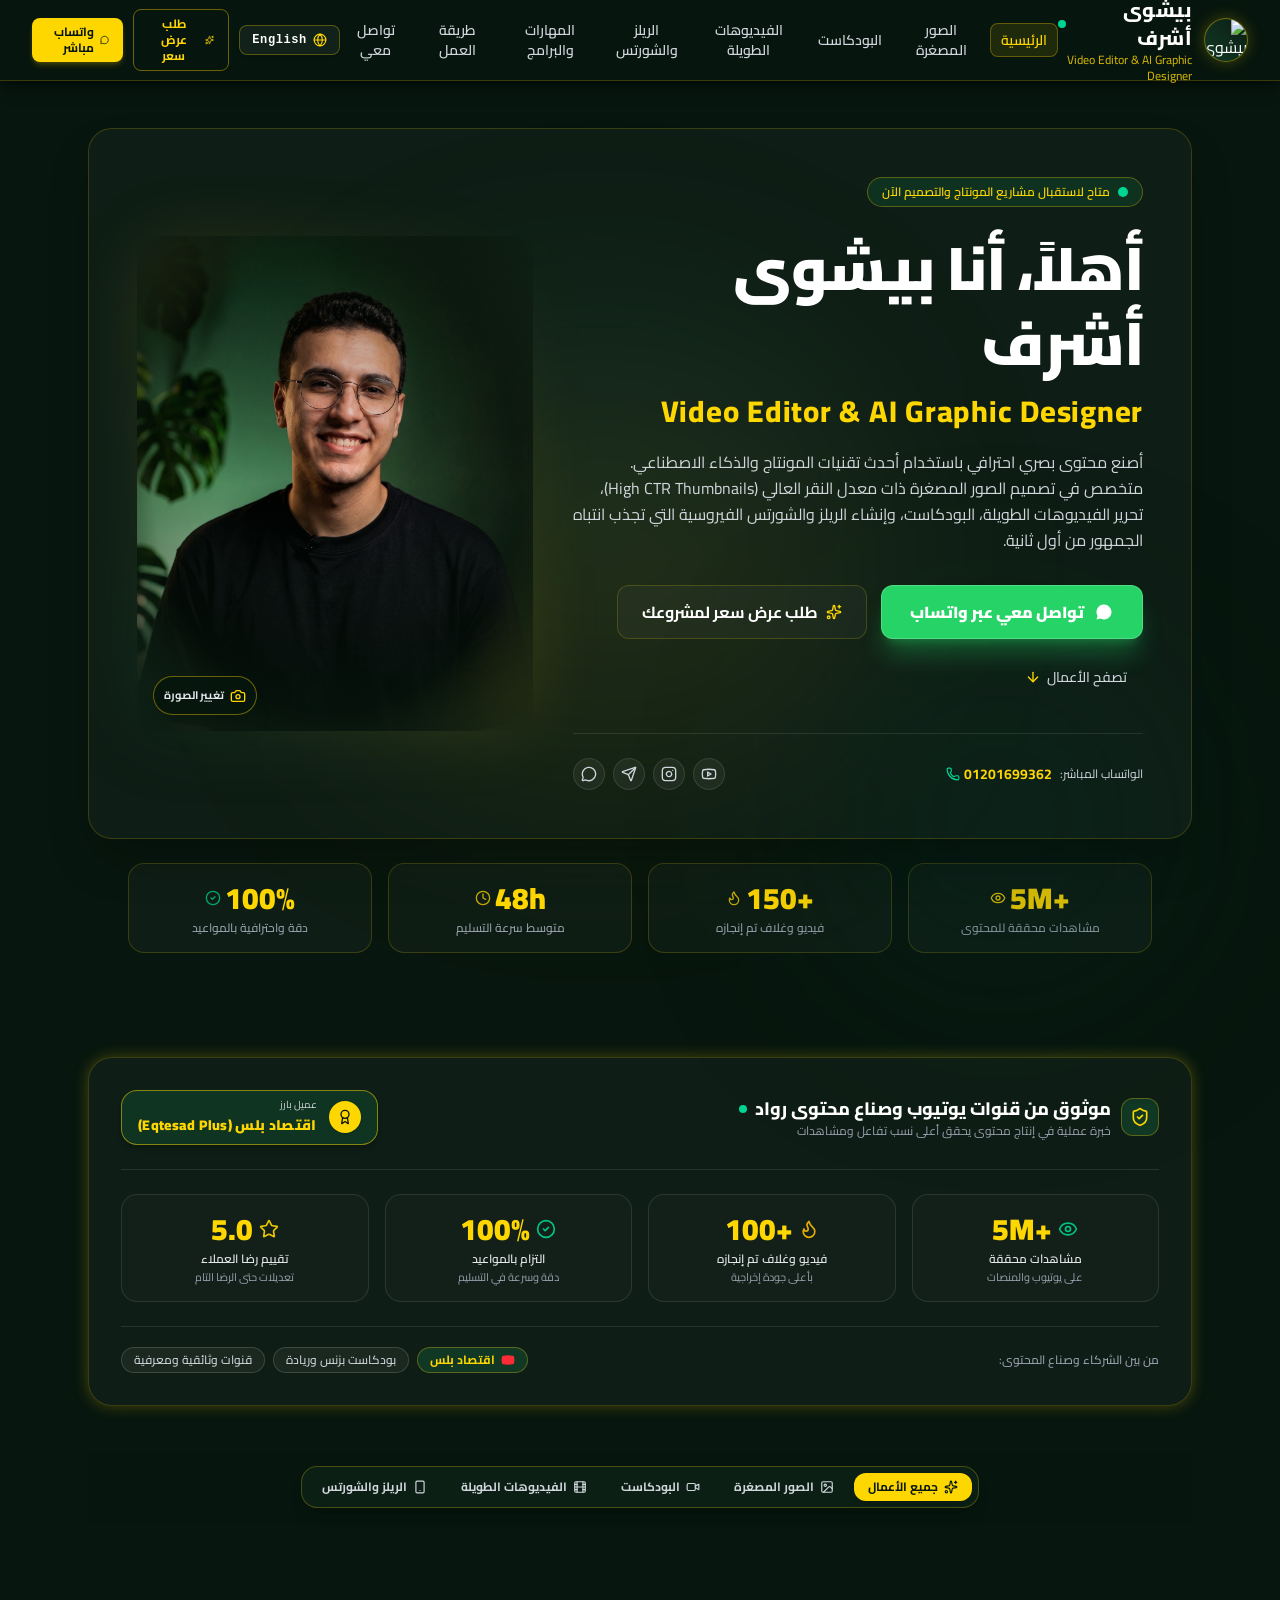
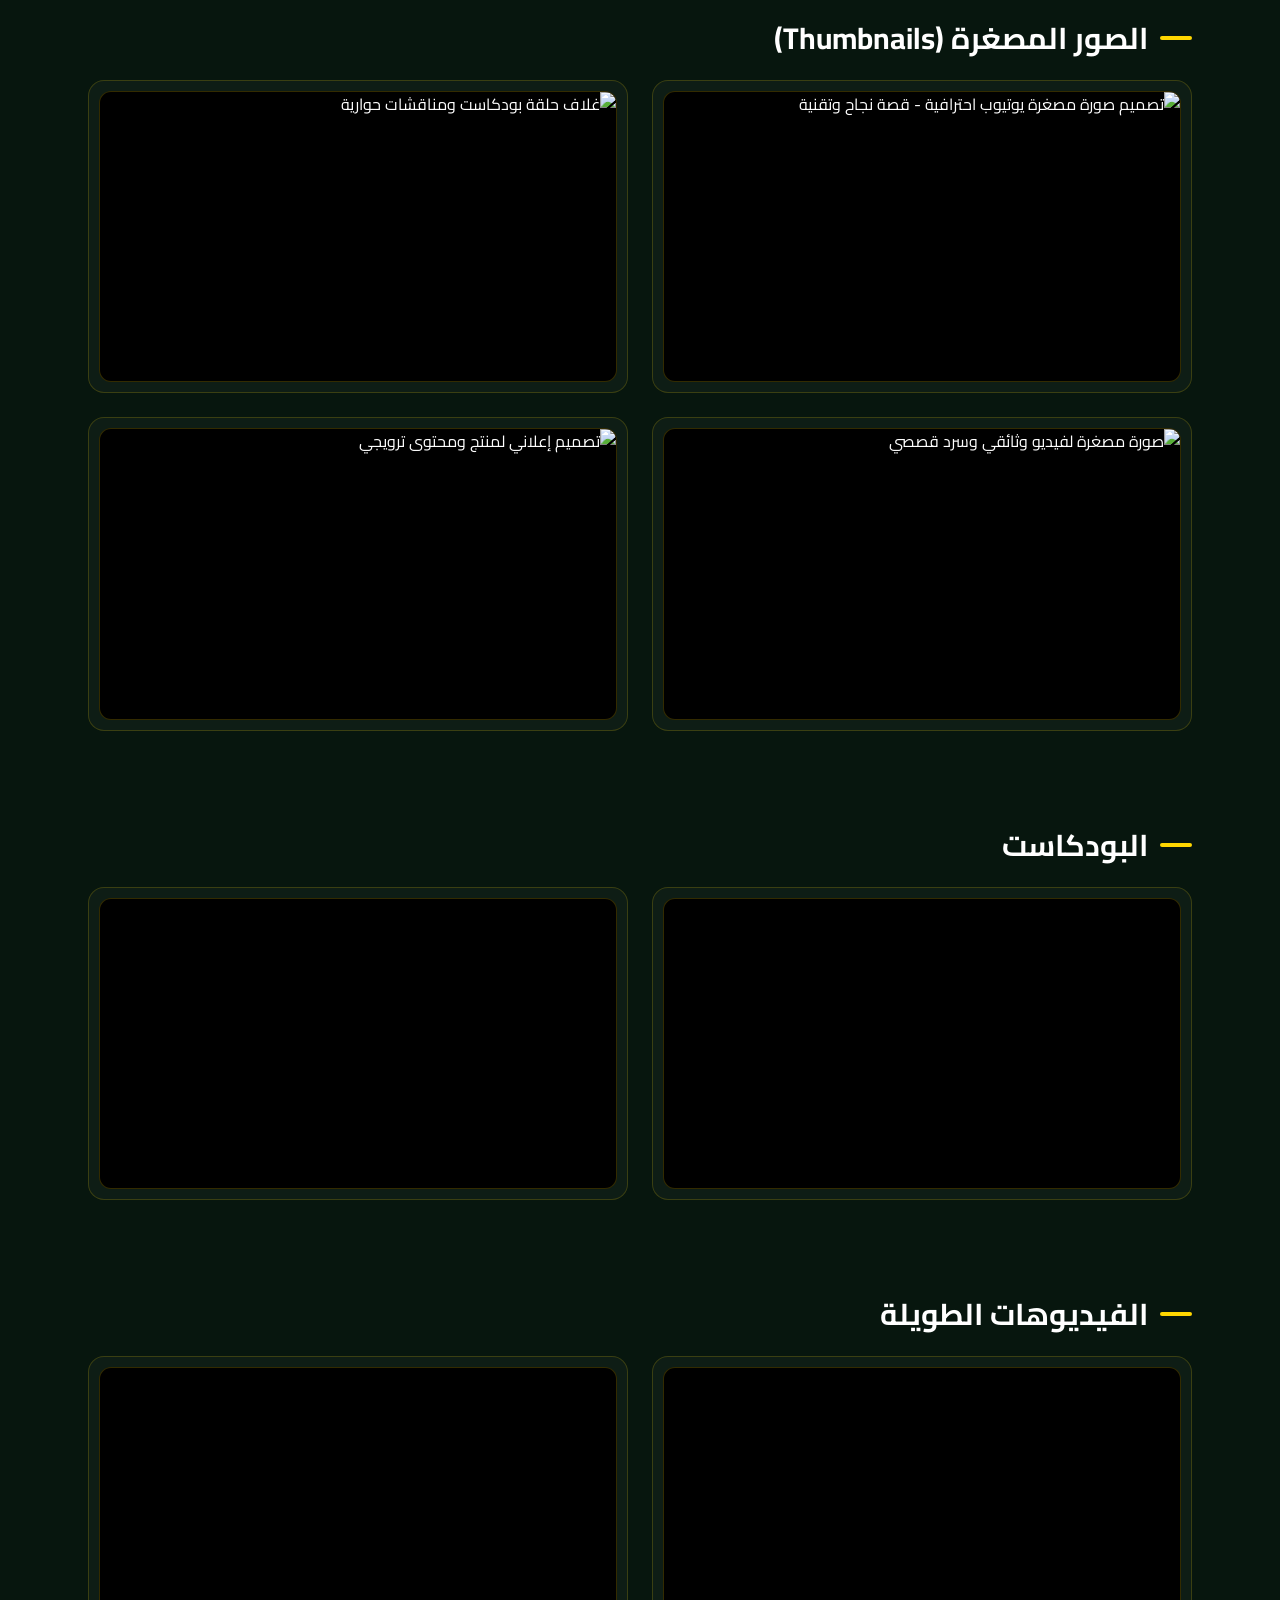
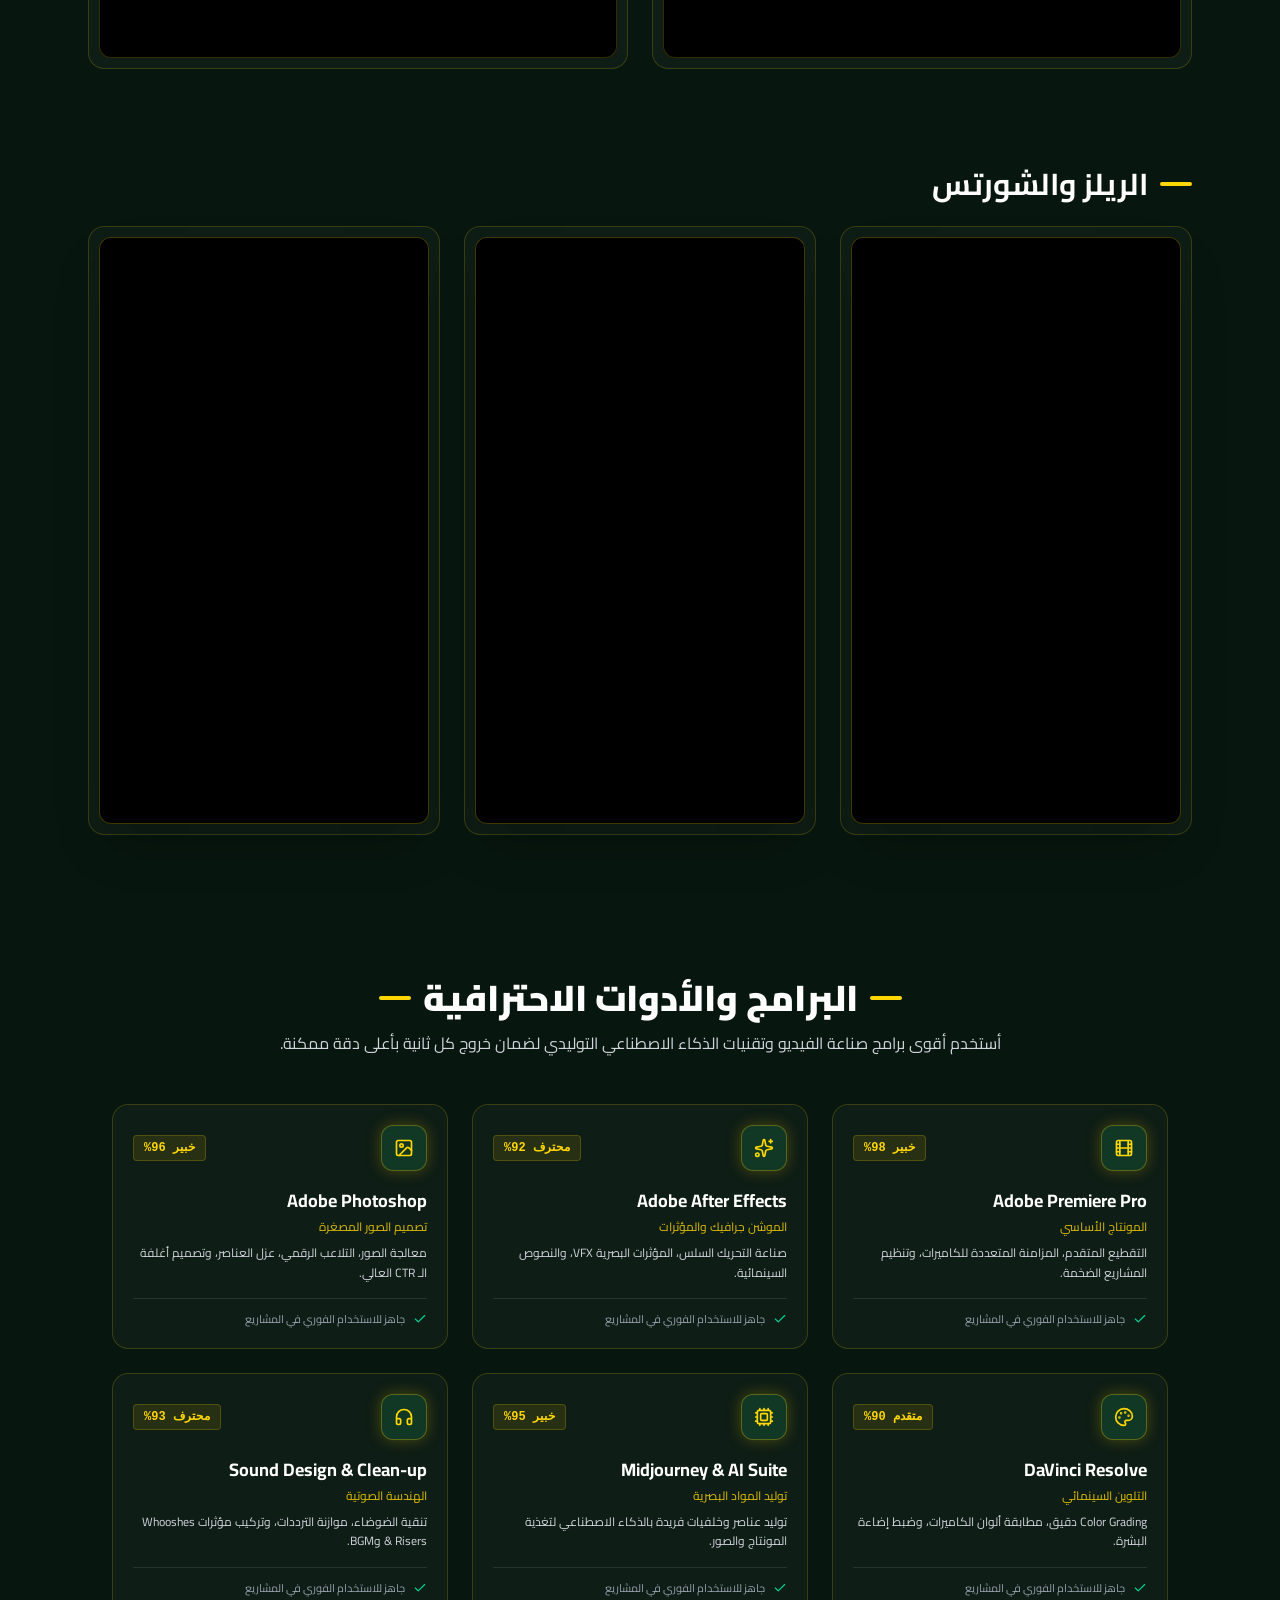
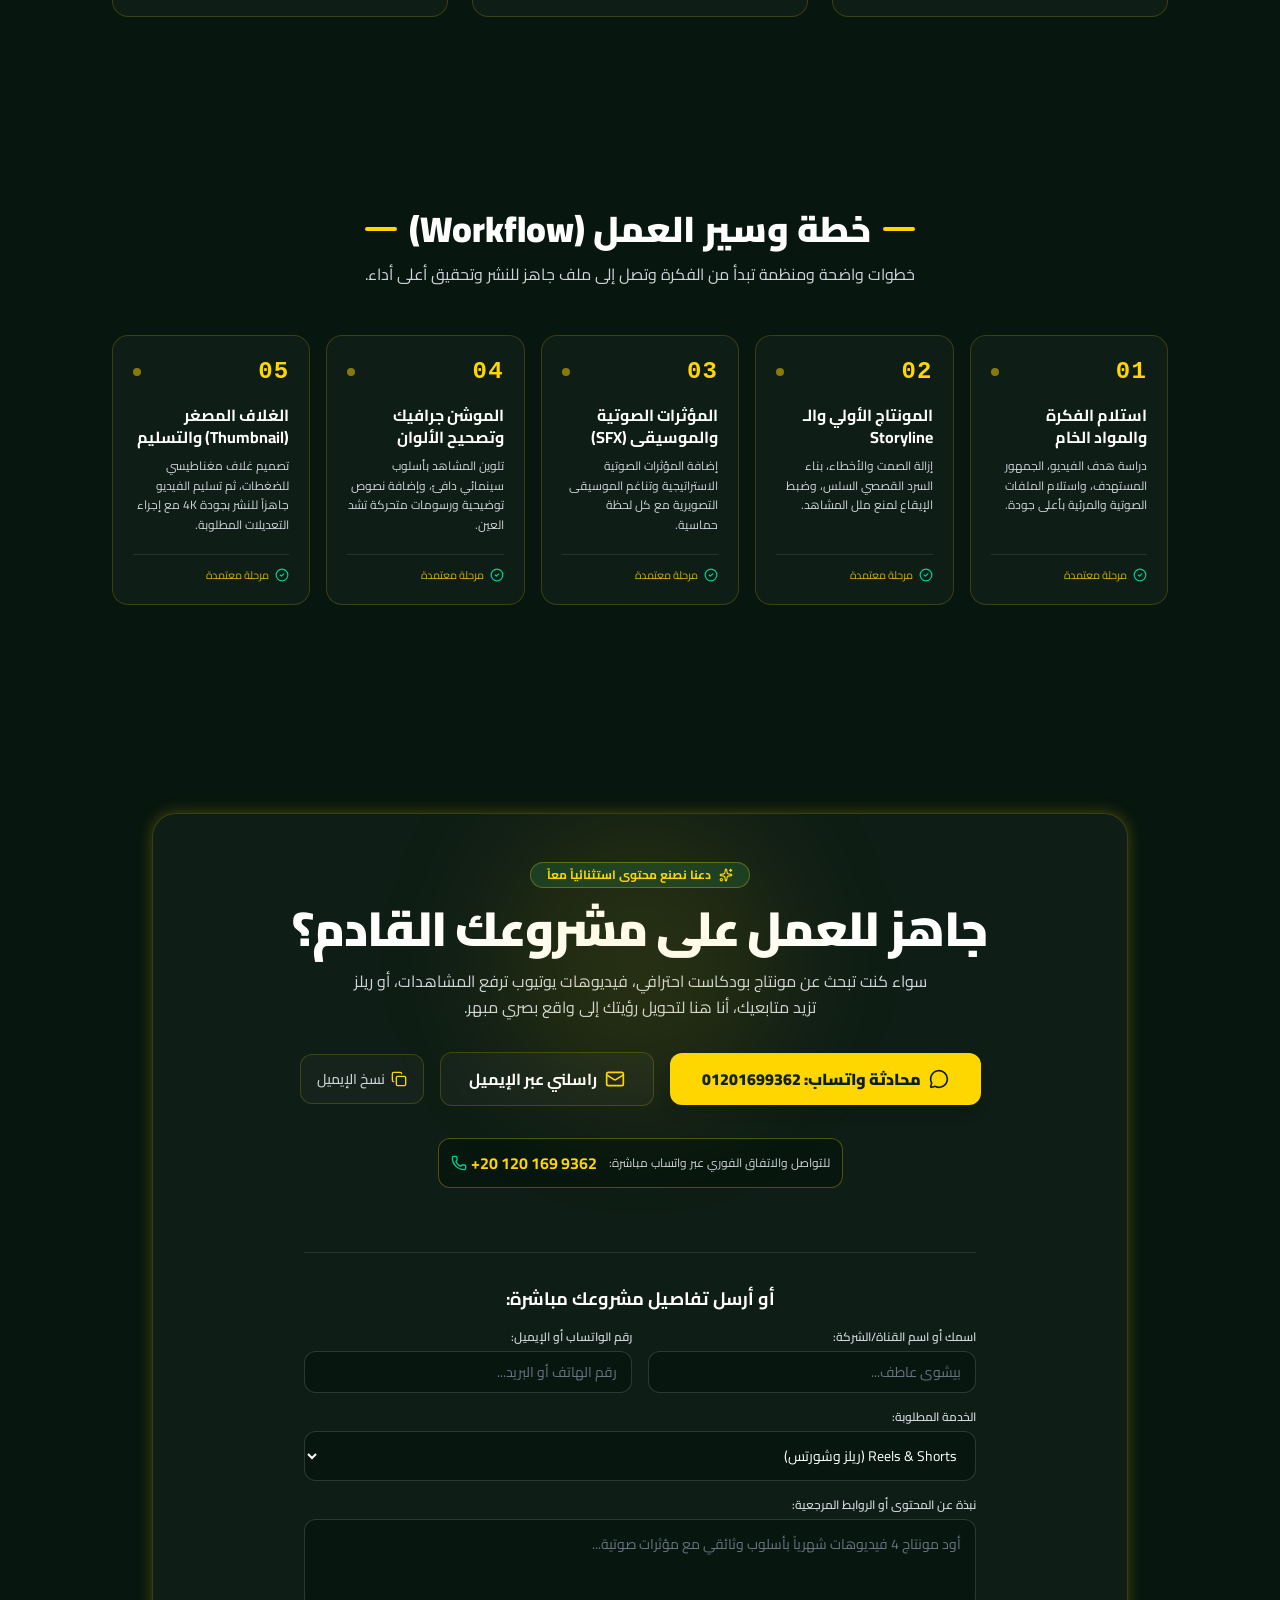
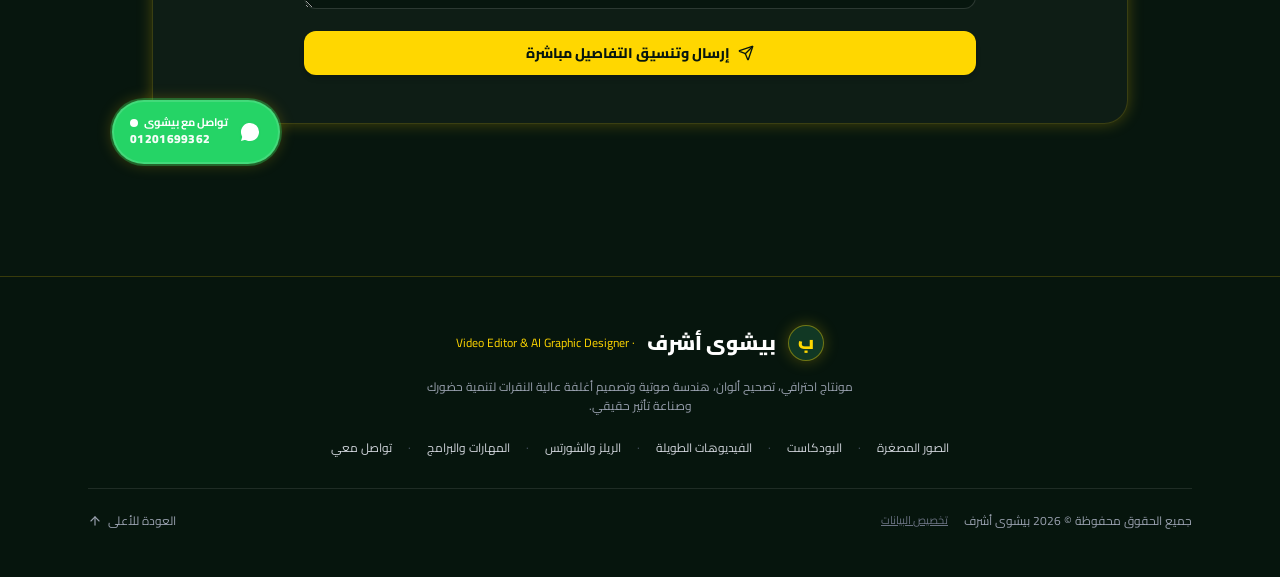
==== commit 85283cc2: "Deploy 5 new features to GitHub Pages" ====
--- a/index.html
+++ b/index.html
@@ -12,8 +12,8 @@
     <link rel="preconnect" href="https://fonts.googleapis.com">
     <link rel="preconnect" href="https://fonts.gstatic.com" crossorigin>
     <link href="https://fonts.googleapis.com/css2?family=Cairo:wght@300;400;500;600;700;800;900&display=swap" rel="stylesheet">
-    <script type="module" crossorigin src="./assets/index-DUyes7ir.js"></script>
-    <link rel="stylesheet" crossorigin href="./assets/index-fHLtMqpv.css">
+    <script type="module" crossorigin src="./assets/index-CM_tpI2B.js"></script>
+    <link rel="stylesheet" crossorigin href="./assets/index-C4Qk9wP8.css">
   </head>
   <body class="bg-[#0b1f15] text-[#ffffff] antialiased selection:bg-[#ffd700] selection:text-[#0b1f15]">
     <div id="root"></div>
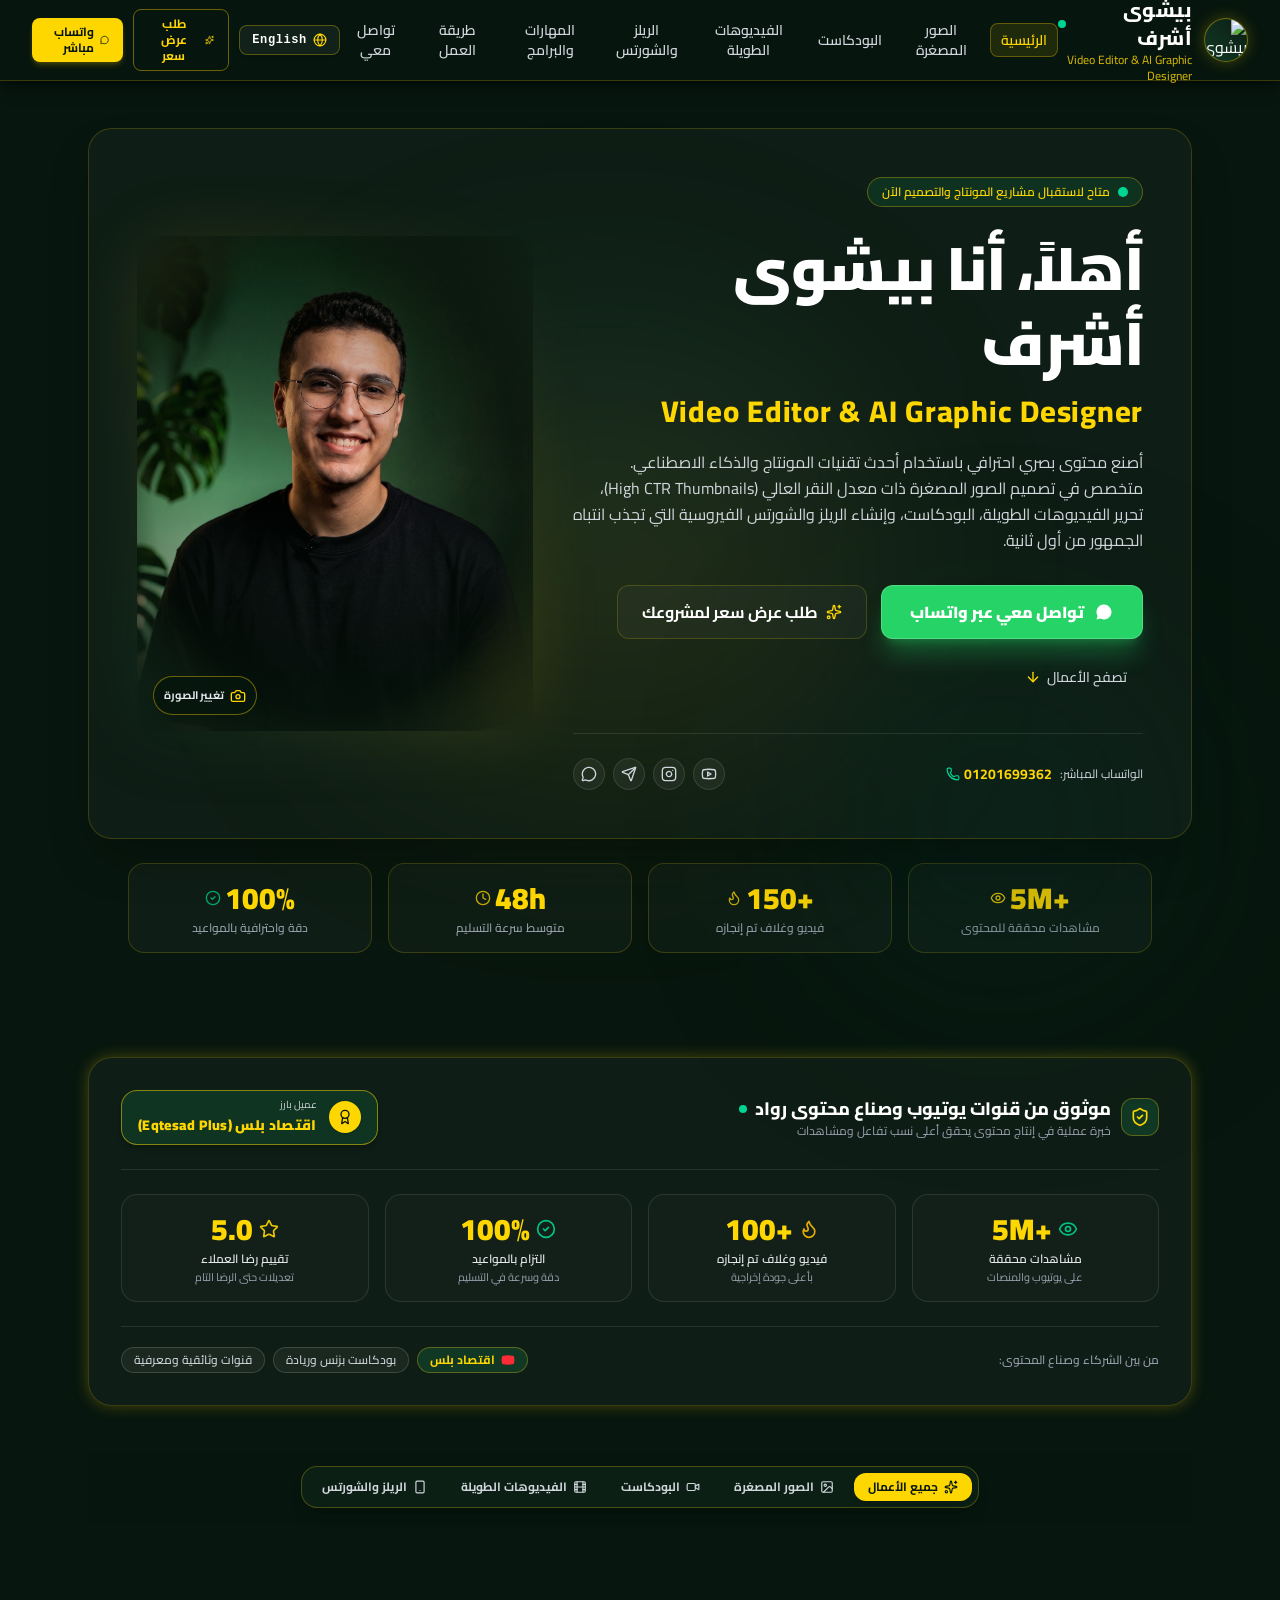
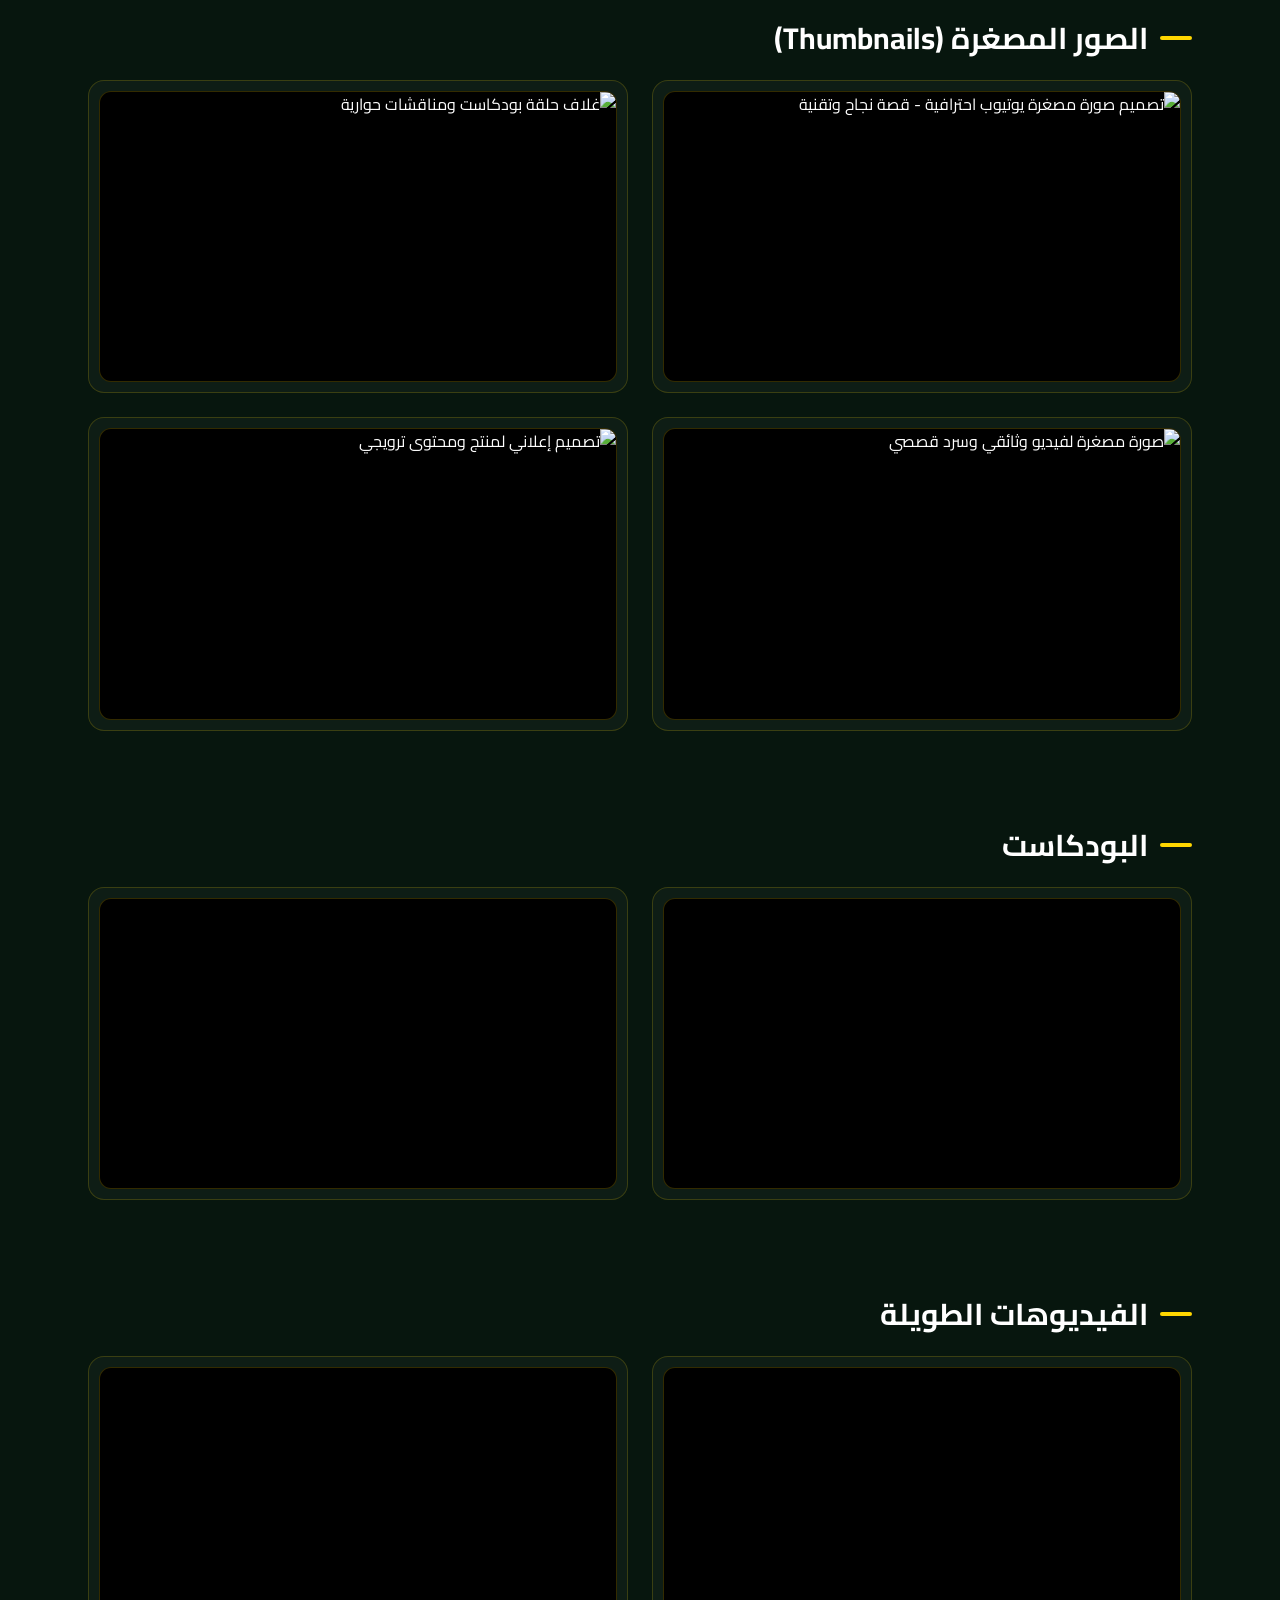
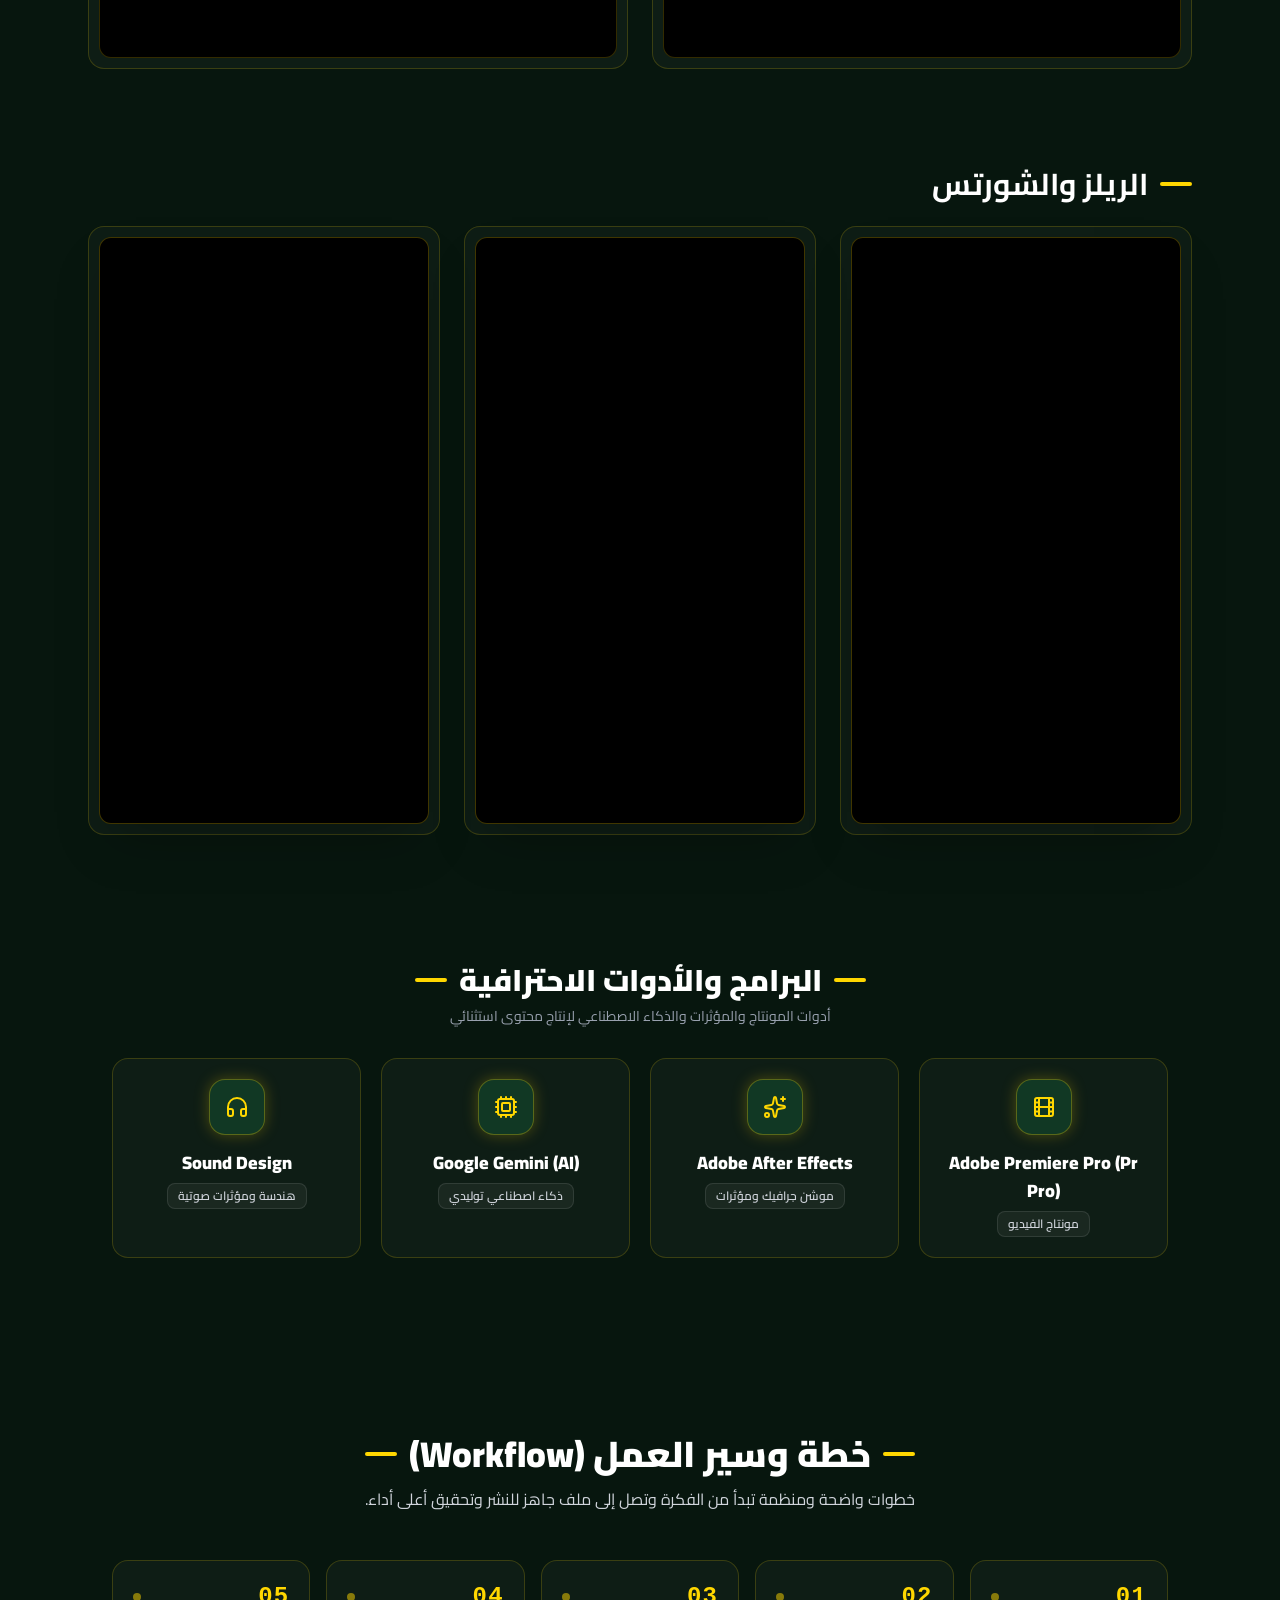
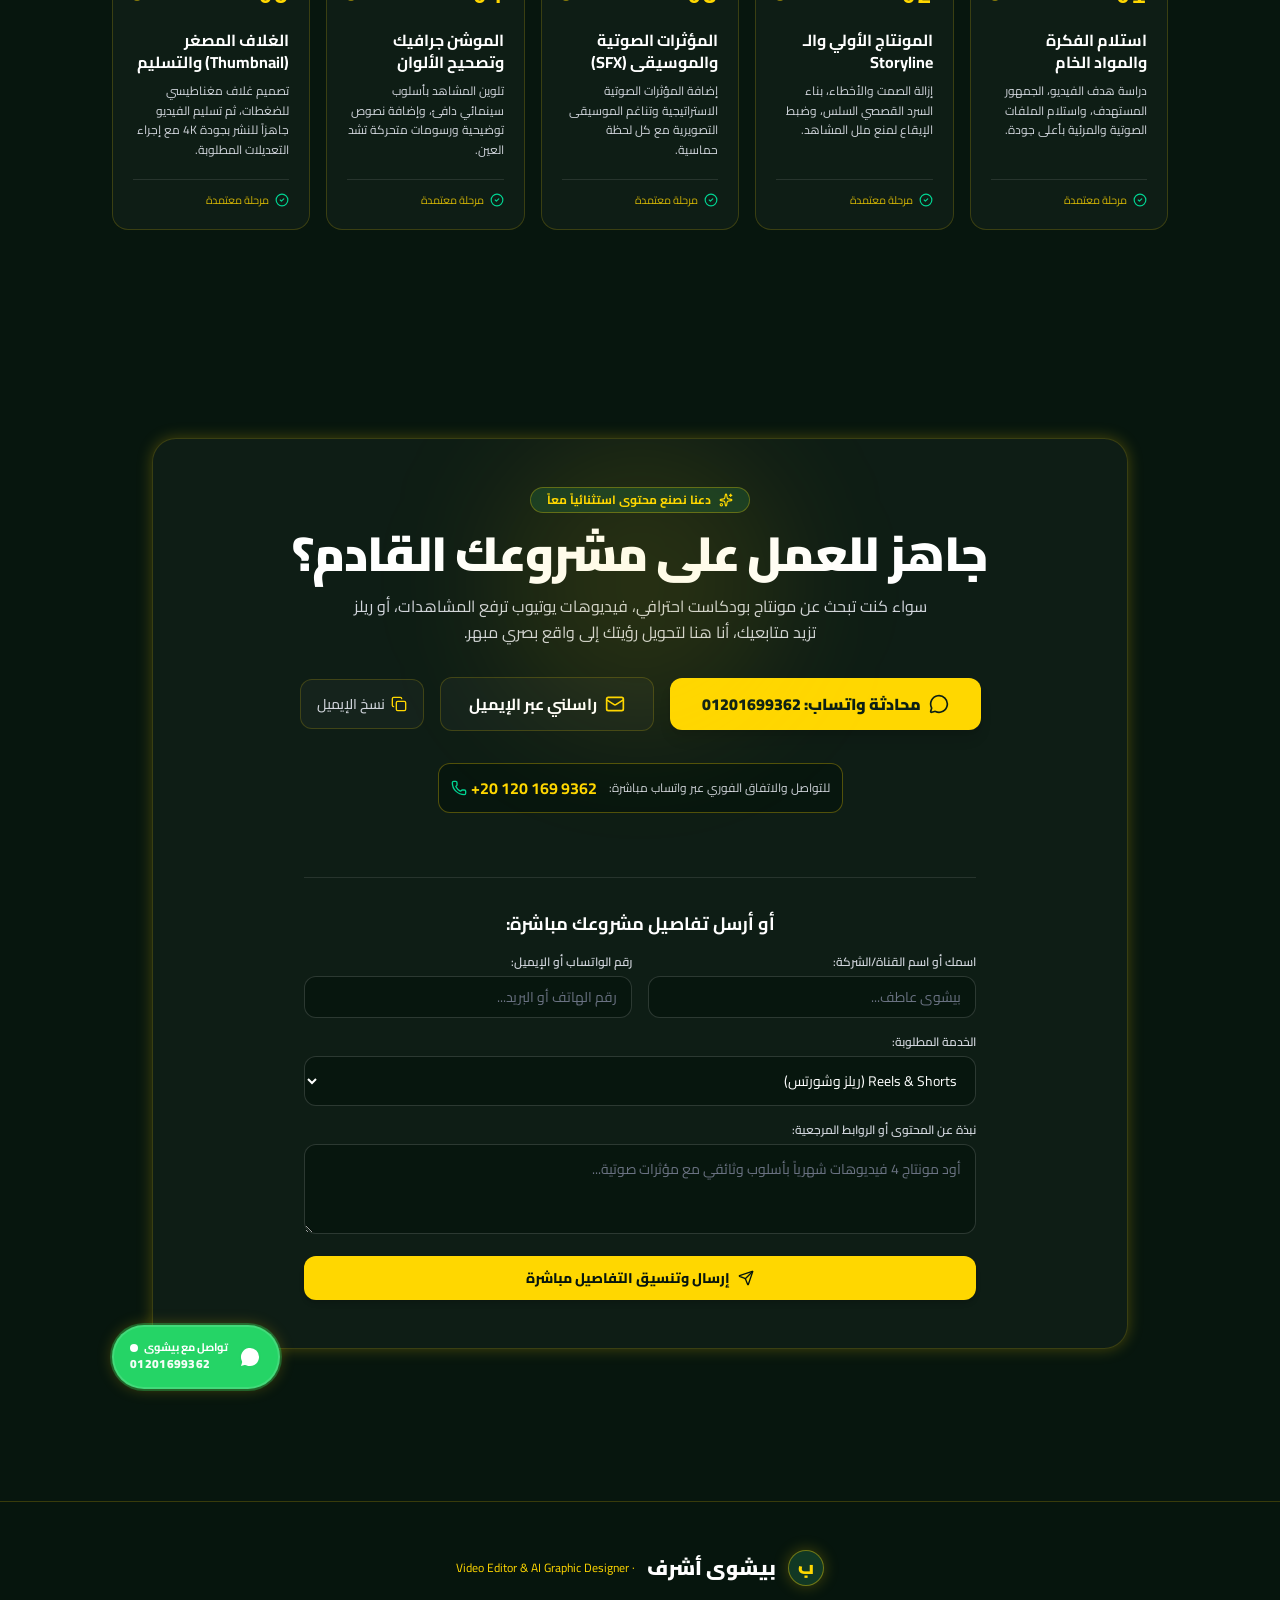
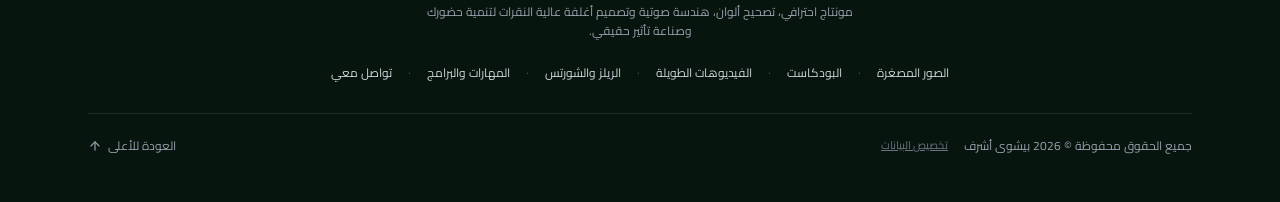
==== commit d5538baa: "Deploy updated tools section to GitHub Pages" ====
--- a/index.html
+++ b/index.html
@@ -12,8 +12,8 @@
     <link rel="preconnect" href="https://fonts.googleapis.com">
     <link rel="preconnect" href="https://fonts.gstatic.com" crossorigin>
     <link href="https://fonts.googleapis.com/css2?family=Cairo:wght@300;400;500;600;700;800;900&display=swap" rel="stylesheet">
-    <script type="module" crossorigin src="./assets/index-CM_tpI2B.js"></script>
-    <link rel="stylesheet" crossorigin href="./assets/index-C4Qk9wP8.css">
+    <script type="module" crossorigin src="./assets/index-KZvWHiTe.js"></script>
+    <link rel="stylesheet" crossorigin href="./assets/index-DvxNDpEU.css">
   </head>
   <body class="bg-[#0b1f15] text-[#ffffff] antialiased selection:bg-[#ffd700] selection:text-[#0b1f15]">
     <div id="root"></div>
